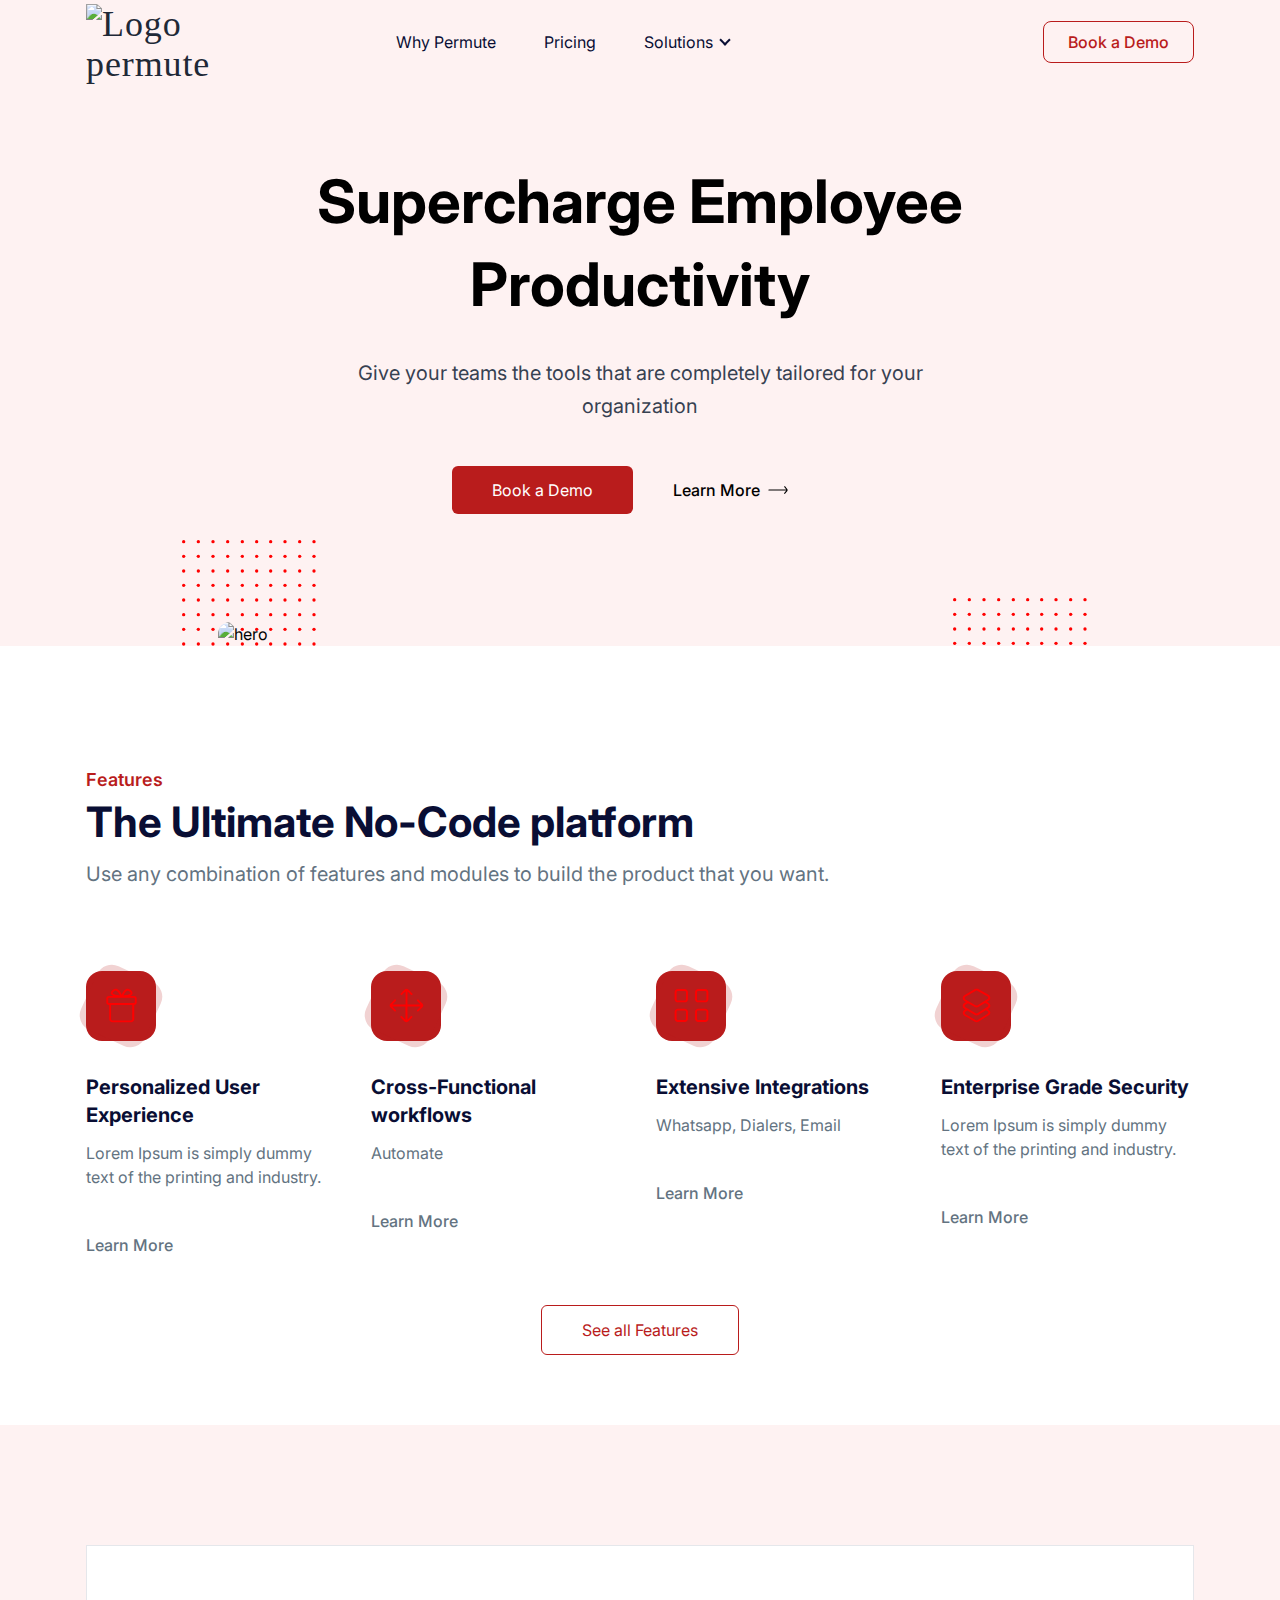
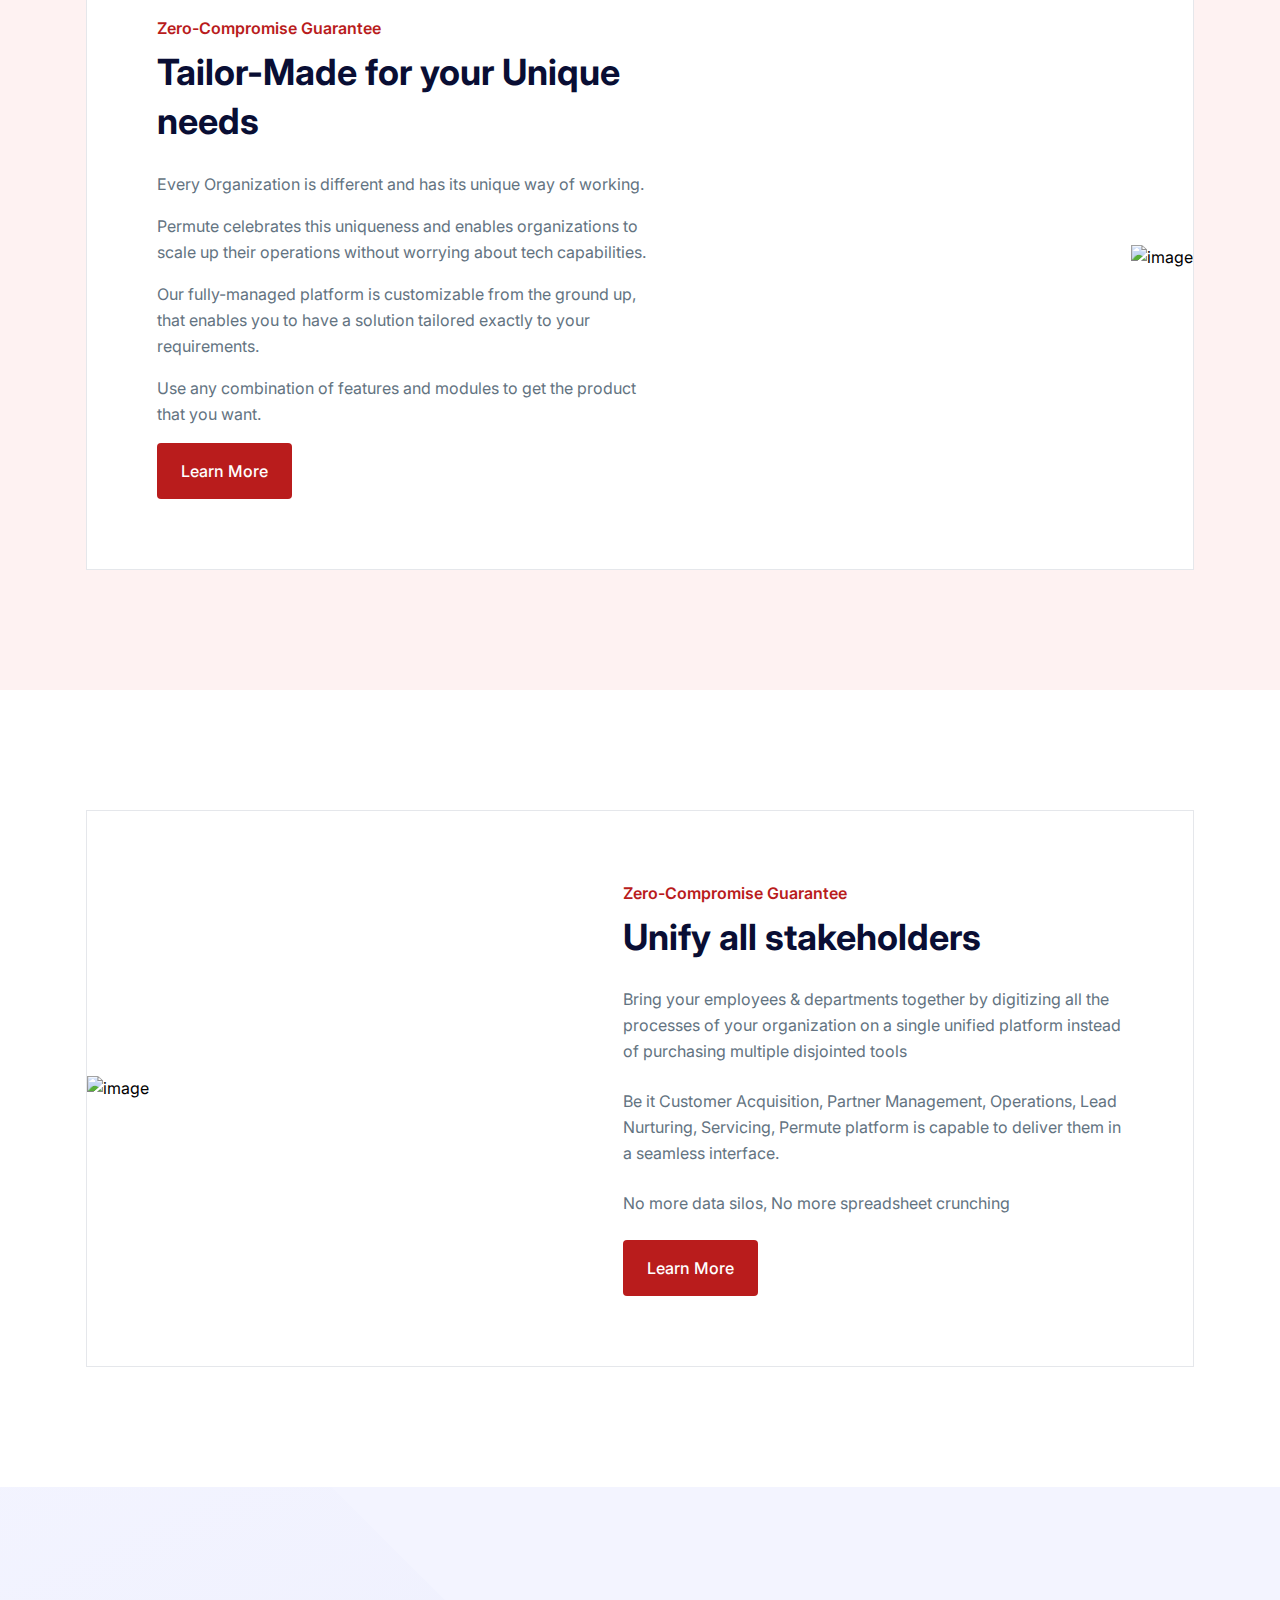
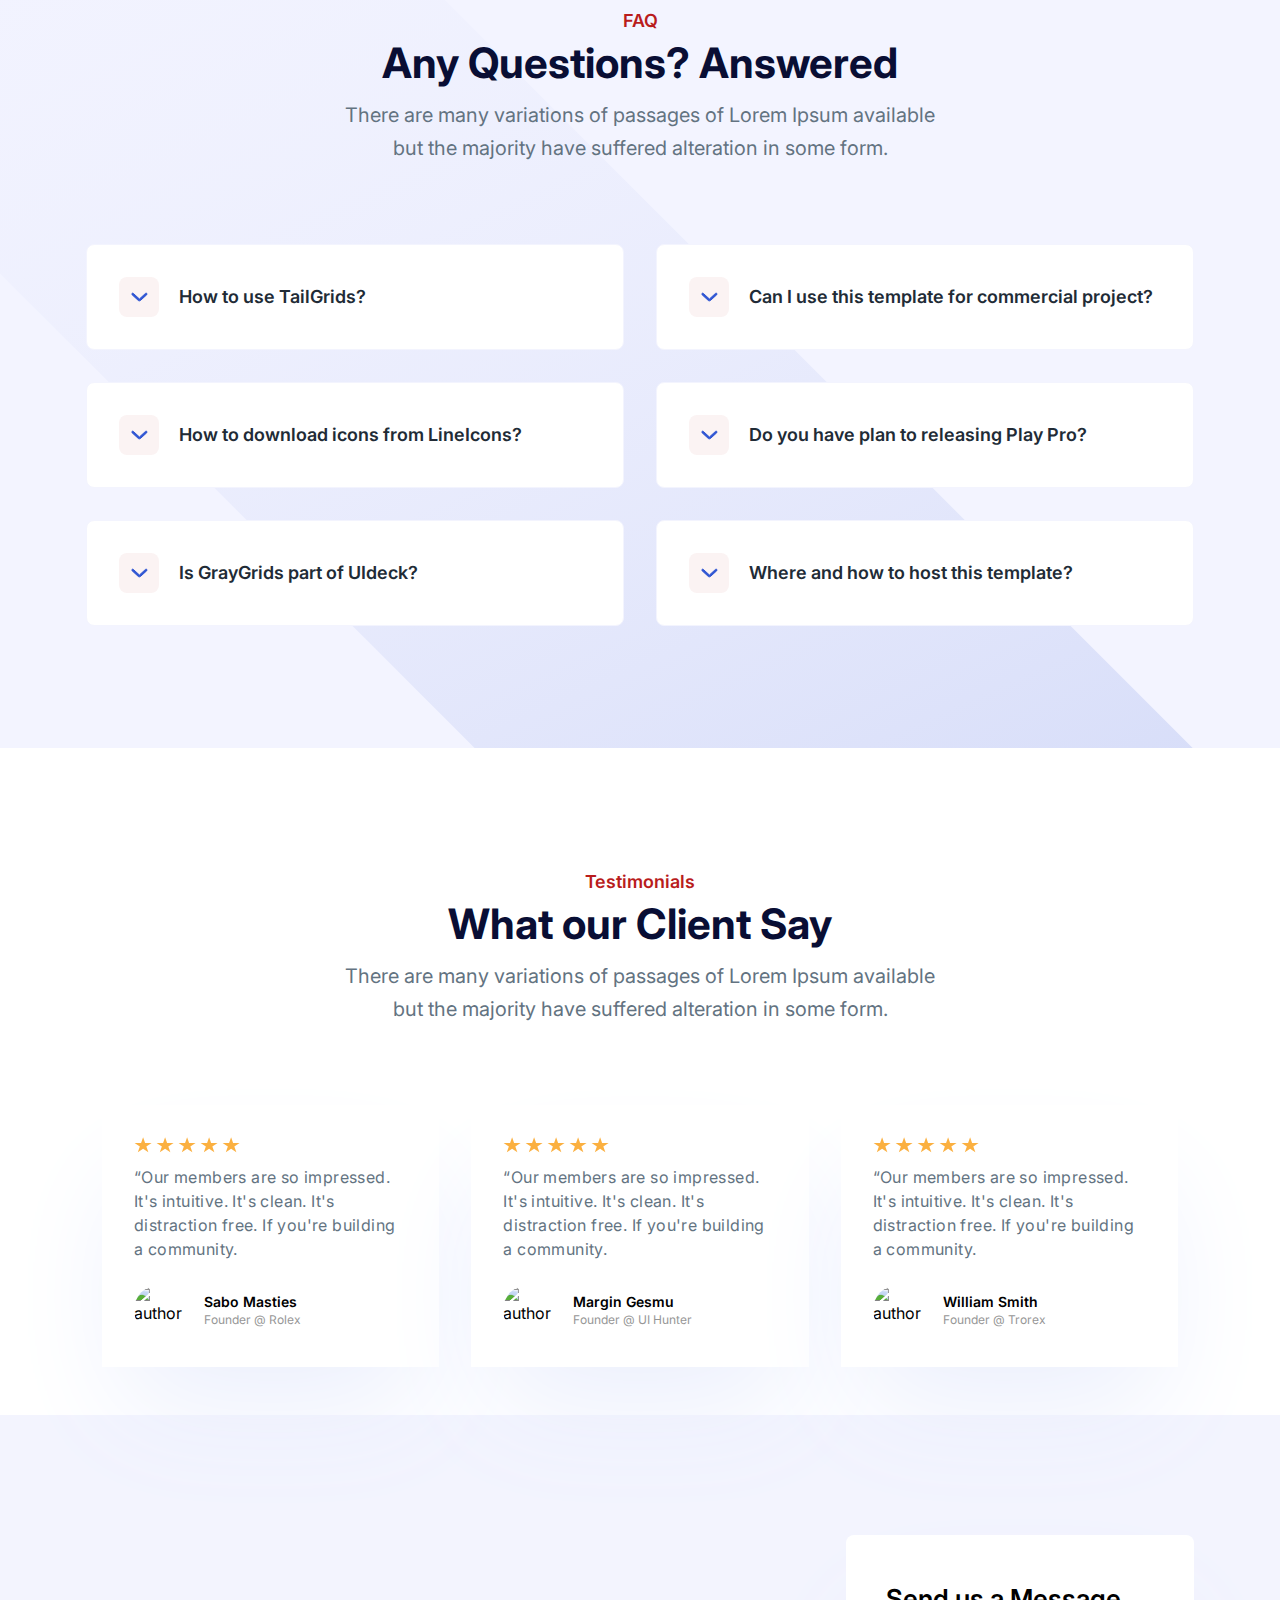
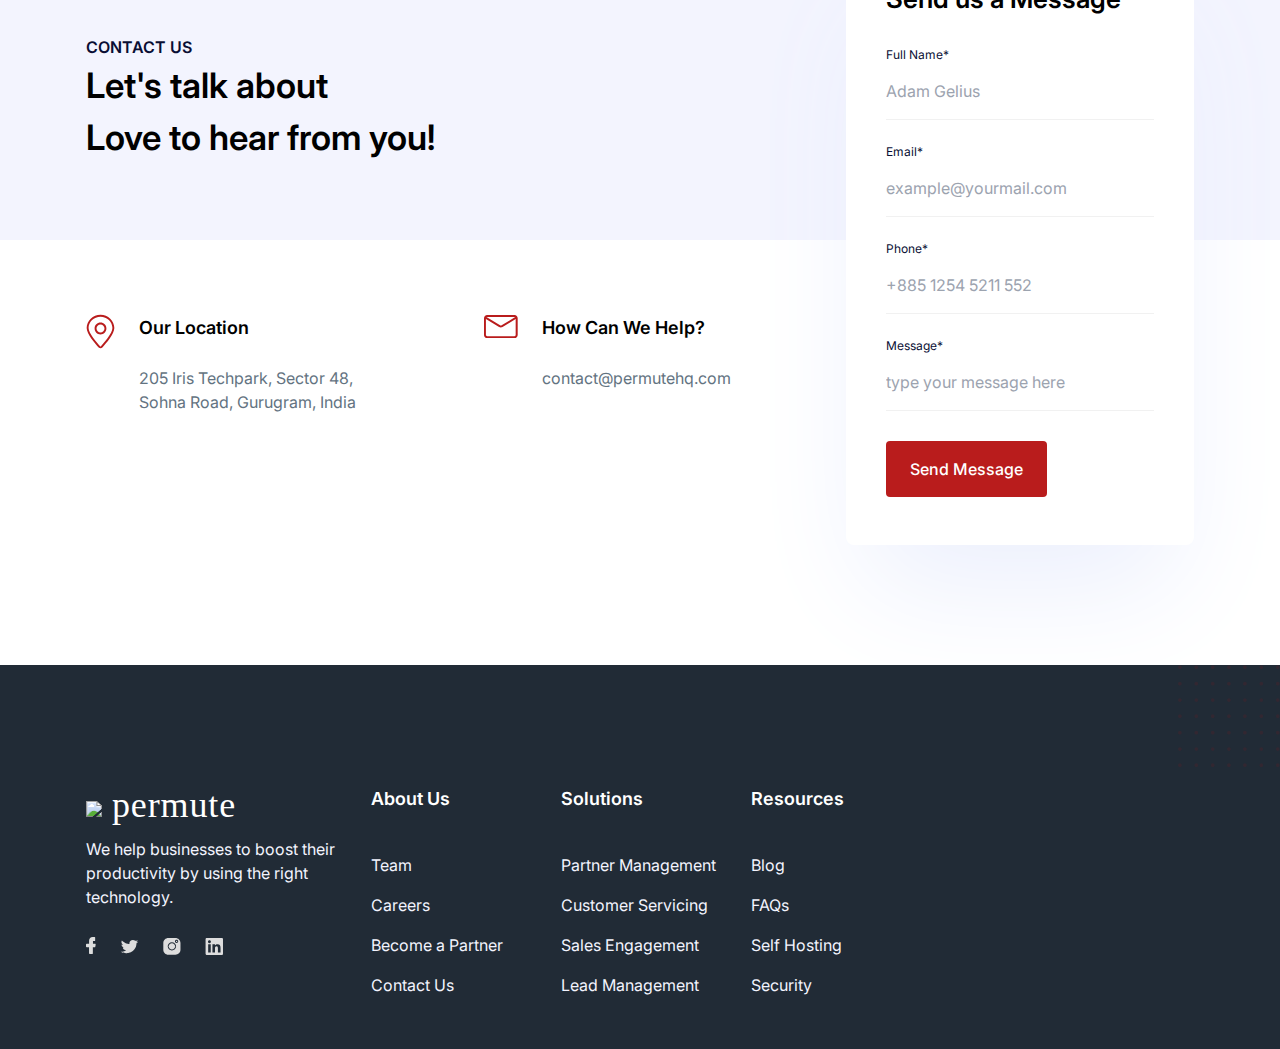
==== index.html @ 184f4338 "Modifications in typer" ====
<!DOCTYPE html>
<html lang="en" class="scroll-smooth">
    <head>
        <meta charset="UTF-8" />
        <meta http-equiv="X-UA-Compatible" content="IE=edge" />
        <meta name="viewport" content="width=device-width, initial-scale=1.0" />
        <title>Permute | Tailored-to-Fit solutions</title>
        <link rel="shortcut icon" href="assets/images/logo/cube.png" type="image/x-icon" />
        <link rel="stylesheet" href="assets/css/animate.css" />
        <link rel="stylesheet" href="assets/css/tailwind.css" />

        <!-- Global site tag (gtag.js) - Google Analytics -->
        <!-- <script async src="https://www.googletagmanager.com/gtag/js?id=G-66XVKKY57R"></script>
        <script>
            window.dataLayer = window.dataLayer || [];
            function gtag() {
                dataLayer.push(arguments);
            }
            gtag("js", new Date());
            gtag("config", "G-66XVKKY57R");
        </script> -->

        <!-- ==== WOW JS ==== -->
        <script src="assets/js/wow.min.js"></script>
        <script>
            new WOW().init();
        </script>
        <style>
            @font-face {
                font-family: "Gilroy-Bold";
                font-style: normal;
                font-weight: normal;
                src: local("Gilroy-Bold"), url("assets/fonts/Gilroy-Bold.woff") format("woff");
            }

            @font-face {
                font-family: "Gilroy-Heavy";
                font-style: normal;
                font-weight: normal;
                src: local("Gilroy-Heavy"), url("assets/fonts/Gilroy-Heavy.woff") format("woff");
            }

            @font-face {
                font-family: "Gilroy-Light";
                font-style: normal;
                font-weight: normal;
                src: local("Gilroy-Light"), url("assets/fonts/Gilroy-Light.woff") format("woff");
            }

            @font-face {
                font-family: "Gilroy-Medium";
                font-style: normal;
                font-weight: normal;
                src: local("Gilroy-Medium"), url("assets/fonts/Gilroy-Medium.woff") format("woff");
            }

            @font-face {
                font-family: "Gilroy-Regular";
                font-style: normal;
                font-weight: normal;
                src: local("Gilroy-Regular"), url("assets/fonts/Gilroy-Regular.woff") format("woff");
            }
        </style>
    </head>
    <body>
        <!-- ====== Navbar Section Start -->
        <div class="ud-header absolute top-0 left-0 z-40 flex w-full items-center bg-transparent">
            <div class="container">
                <div class="relative -mx-4 flex items-center justify-between">
                    <div class="w-80 max-w-full px-4">
                        <!-- <a href="index.html" class="navbar-logo block w-full py-5">
                <img
                src="assets/images/logo/logo-white.svg"
                alt="logo"
                class="header-logo w-full"
              />
            </a> -->
                        <a
                            class="toggleColour py-3 text-2xl tracking-wide text-gray-800 no-underline hover:no-underline lg:text-4xl"
                            href="."
                            style="font-family: 'Gilroy-Heavy'"
                        >
                            <img class="inline h-10" src="assets/images/logo/cube.png" title="Logo" />
                            permute
                        </a>
                    </div>
                    <div class="flex w-full items-center justify-between px-4">
                        <div>
                            <button
                                id="navbarToggler"
                                class="ring-primary absolute right-4 top-1/2 block -translate-y-1/2 rounded-lg px-3 py-[6px] focus:ring-2 lg:hidden"
                            >
                                <span class="relative my-[6px] block h-[2px] w-[30px] bg-white"></span>
                                <span class="relative my-[6px] block h-[2px] w-[30px] bg-white"></span>
                                <span class="relative my-[6px] block h-[2px] w-[30px] bg-white"></span>
                            </button>
                            <nav
                                id="navbarCollapse"
                                class="absolute right-4 top-full hidden w-full max-w-[250px] rounded-lg bg-white py-5 shadow-lg lg:static lg:block lg:w-full lg:max-w-full lg:bg-transparent lg:py-0 lg:px-4 lg:shadow-none xl:px-6"
                            >
                                <ul class="block lg:flex">
                                    <li class="group relative">
                                        <a
                                            href="#whyus"
                                            class="ud-menu-scroll mx-8 flex py-2 text-base text-dark group-hover:text-primary-700 lg:mr-0 lg:inline-flex lg:py-6 lg:px-0"
                                        >
                                            Why Permute
                                        </a>
                                    </li>
                                    <li class="group relative">
                                        <a
                                            href="#pricing"
                                            class="ud-menu-scroll mx-8 flex py-2 text-base text-dark group-hover:text-primary-700 lg:mr-0 lg:ml-7 lg:inline-flex lg:py-6 lg:px-0 xl:ml-12"
                                        >
                                            Pricing
                                        </a>
                                    </li>
                                    <li class="submenu-item group relative">
                                        <a
                                            href="javascript:void(0)"
                                            class="relative mx-8 flex py-2 text-base text-dark after:absolute after:right-1 after:top-1/2 after:mt-[-2px] after:h-2 after:w-2 after:-translate-y-1/2 after:rotate-45 after:border-b-2 after:border-r-2 after:border-current group-hover:text-primary-700 lg:mr-0 lg:ml-8 lg:inline-flex lg:py-6 lg:pl-0 lg:pr-4 lg:after:right-0 xl:ml-12"
                                        >
                                            Solutions
                                        </a>
                                        <div
                                            class="submenu relative top-full left-0 hidden w-[250px] rounded-sm bg-white p-4 transition-[top] duration-300 group-hover:opacity-100 lg:invisible lg:absolute lg:top-[110%] lg:block lg:opacity-0 lg:shadow-lg lg:group-hover:visible lg:group-hover:top-full"
                                        >
                                            <a
                                                href="about.html"
                                                class="block rounded py-[10px] px-4 text-sm text-body-color hover:text-primary-700"
                                            >
                                                Lead Management
                                            </a>
                                            <a
                                                href="pricing.html"
                                                class="block rounded py-[10px] px-4 text-sm text-body-color hover:text-primary-700"
                                            >
                                                Partner Management
                                            </a>
                                            <a
                                                href="contact.html"
                                                class="block rounded py-[10px] px-4 text-sm text-body-color hover:text-primary-700"
                                            >
                                                Customer Services
                                            </a>
                                            <a
                                                href="blog-grids.html"
                                                class="block rounded py-[10px] px-4 text-sm text-body-color hover:text-primary-700"
                                            >
                                                Partner Acquisition
                                            </a>
                                        </div>
                                    </li>
                                </ul>
                            </nav>
                        </div>
                        <div class="hidden justify-end pr-16 sm:flex lg:pr-0">
                            <a
                                href="signup.html"
                                class="signUpBtn rounded-lg border border-primary-700 bg-transparent py-2 px-6 text-base font-medium text-primary-700 duration-300 ease-in-out hover:bg-primary-700 hover:text-white"
                            >
                                Book a Demo
                            </a>
                        </div>
                    </div>
                </div>
            </div>
        </div>
        <!-- ====== Navbar Section End -->

        <!-- ====== Hero Section Start -->
        <div id="home" class="relative overflow-hidden bg-primary-50 pt-[120px] md:pt-[130px] lg:pt-[160px]">
            <div class="container">
                <div class="-mx-4 flex flex-wrap items-center">
                    <div class="w-full px-4">
                        <div class="hero-content mx-auto text-center" data-wow-delay=".2s">
                            <h1
                                class="mb-8 text-3xl font-bold leading-snug sm:text-4xl sm:leading-snug md:text-6xl md:leading-snug"
                            >
                                <div>
                                    Supercharge
                                    <span
                                        class="typer"
                                        id="hero-typer"
                                        data-words="Employee,Sales,Ops,Telecaller,Employee"
                                        data-delay="50"
                                        data-loop="false"
                                        data-deleteDelay="1000"
                                        data-startDelay="1000"
                                    >Employee</span>
                                </div>
                                Productivity
                            </h1>
                            <p
                                class="mx-auto mb-10 max-w-[600px] text-base text-gray-700 sm:text-lg sm:leading-relaxed md:text-xl md:leading-relaxed"
                            >
                                Give your teams the tools that are completely tailored for your organization
                            </p>
                            <ul class="mb-10 flex flex-wrap items-center justify-center">
                                <li>
                                    <a
                                        href="https://links.tailgrids.com/play-download"
                                        class="inline-flex items-center justify-center rounded-lg rounded-md bg-primary-700 py-3 px-10 text-center text-base text-white transition hover:bg-primary-800 lg:px-8 xl:px-10"
                                    >
                                        Book a Demo
                                    </a>
                                </li>
                                <li>
                                    <a
                                        href="https://github.com/tailgrids/play-tailwind"
                                        target="_blank"
                                        class="flex items-center py-4 px-6 text-base font-medium transition duration-300 ease-in-out hover:opacity-70 sm:px-10"
                                    >
                                        Learn More
                                        <span class="pl-2">
                                            <svg width="20" height="8" viewBox="0 0 20 8" class="fill-current">
                                                <path
                                                    d="M19.2188 2.90632L17.0625 0.343819C16.875 0.125069 16.5312 0.0938193 16.2812 0.281319C16.0625 0.468819 16.0312 0.812569 16.2188 1.06257L18.25 3.46882H0.9375C0.625 3.46882 0.375 3.71882 0.375 4.03132C0.375 4.34382 0.625 4.59382 0.9375 4.59382H18.25L16.2188 7.00007C16.0312 7.21882 16.0625 7.56257 16.2812 7.78132C16.375 7.87507 16.5 7.90632 16.625 7.90632C16.7812 7.90632 16.9375 7.84382 17.0312 7.71882L19.1875 5.15632C19.75 4.46882 19.75 3.53132 19.2188 2.90632Z"
                                                />
                                            </svg>
                                        </span>
                                    </a>
                                </li>
                            </ul>
                        </div>
                    </div>

                    <div class="w-full px-4">
                        <div class="wow fadeInUp relative z-10 mx-auto max-w-[845px]" data-wow-delay=".25s">
                            <div class="mt-16">
                                <img
                                    src="assets/images/hero/hero-image.jpg"
                                    alt="hero"
                                    class="mx-auto max-w-full rounded-t-xl rounded-tr-xl"
                                />
                            </div>
                            <div class="absolute bottom-0 -left-9 z-[-1]">
                                <svg
                                    width="134"
                                    height="106"
                                    viewBox="0 0 134 106"
                                    fill="none"
                                    xmlns="http://www.w3.org/2000/svg"
                                >
                                    <circle
                                        cx="1.66667"
                                        cy="104"
                                        r="1.66667"
                                        transform="rotate(-90 1.66667 104)"
                                        fill="red"
                                    />
                                    <circle
                                        cx="16.3333"
                                        cy="104"
                                        r="1.66667"
                                        transform="rotate(-90 16.3333 104)"
                                        fill="red"
                                    />
                                    <circle cx="31" cy="104" r="1.66667" transform="rotate(-90 31 104)" fill="red" />
                                    <circle
                                        cx="45.6667"
                                        cy="104"
                                        r="1.66667"
                                        transform="rotate(-90 45.6667 104)"
                                        fill="red"
                                    />
                                    <circle
                                        cx="60.3333"
                                        cy="104"
                                        r="1.66667"
                                        transform="rotate(-90 60.3333 104)"
                                        fill="red"
                                    />
                                    <circle
                                        cx="88.6667"
                                        cy="104"
                                        r="1.66667"
                                        transform="rotate(-90 88.6667 104)"
                                        fill="red"
                                    />
                                    <circle
                                        cx="117.667"
                                        cy="104"
                                        r="1.66667"
                                        transform="rotate(-90 117.667 104)"
                                        fill="red"
                                    />
                                    <circle
                                        cx="74.6667"
                                        cy="104"
                                        r="1.66667"
                                        transform="rotate(-90 74.6667 104)"
                                        fill="red"
                                    />
                                    <circle cx="103" cy="104" r="1.66667" transform="rotate(-90 103 104)" fill="red" />
                                    <circle cx="132" cy="104" r="1.66667" transform="rotate(-90 132 104)" fill="red" />
                                    <circle
                                        cx="1.66667"
                                        cy="89.3333"
                                        r="1.66667"
                                        transform="rotate(-90 1.66667 89.3333)"
                                        fill="red"
                                    />
                                    <circle
                                        cx="16.3333"
                                        cy="89.3333"
                                        r="1.66667"
                                        transform="rotate(-90 16.3333 89.3333)"
                                        fill="red"
                                    />
                                    <circle
                                        cx="31"
                                        cy="89.3333"
                                        r="1.66667"
                                        transform="rotate(-90 31 89.3333)"
                                        fill="red"
                                    />
                                    <circle
                                        cx="45.6667"
                                        cy="89.3333"
                                        r="1.66667"
                                        transform="rotate(-90 45.6667 89.3333)"
                                        fill="red"
                                    />
                                    <circle
                                        cx="60.3333"
                                        cy="89.3338"
                                        r="1.66667"
                                        transform="rotate(-90 60.3333 89.3338)"
                                        fill="red"
                                    />
                                    <circle
                                        cx="88.6667"
                                        cy="89.3338"
                                        r="1.66667"
                                        transform="rotate(-90 88.6667 89.3338)"
                                        fill="red"
                                    />
                                    <circle
                                        cx="117.667"
                                        cy="89.3338"
                                        r="1.66667"
                                        transform="rotate(-90 117.667 89.3338)"
                                        fill="red"
                                    />
                                    <circle
                                        cx="74.6667"
                                        cy="89.3338"
                                        r="1.66667"
                                        transform="rotate(-90 74.6667 89.3338)"
                                        fill="red"
                                    />
                                    <circle
                                        cx="103"
                                        cy="89.3338"
                                        r="1.66667"
                                        transform="rotate(-90 103 89.3338)"
                                        fill="red"
                                    />
                                    <circle
                                        cx="132"
                                        cy="89.3338"
                                        r="1.66667"
                                        transform="rotate(-90 132 89.3338)"
                                        fill="red"
                                    />
                                    <circle
                                        cx="1.66667"
                                        cy="74.6673"
                                        r="1.66667"
                                        transform="rotate(-90 1.66667 74.6673)"
                                        fill="red"
                                    />
                                    <circle
                                        cx="1.66667"
                                        cy="31.0003"
                                        r="1.66667"
                                        transform="rotate(-90 1.66667 31.0003)"
                                        fill="red"
                                    />
                                    <circle
                                        cx="16.3333"
                                        cy="74.6668"
                                        r="1.66667"
                                        transform="rotate(-90 16.3333 74.6668)"
                                        fill="red"
                                    />
                                    <circle
                                        cx="16.3333"
                                        cy="31.0003"
                                        r="1.66667"
                                        transform="rotate(-90 16.3333 31.0003)"
                                        fill="red"
                                    />
                                    <circle
                                        cx="31"
                                        cy="74.6668"
                                        r="1.66667"
                                        transform="rotate(-90 31 74.6668)"
                                        fill="red"
                                    />
                                    <circle
                                        cx="31"
                                        cy="31.0003"
                                        r="1.66667"
                                        transform="rotate(-90 31 31.0003)"
                                        fill="red"
                                    />
                                    <circle
                                        cx="45.6667"
                                        cy="74.6668"
                                        r="1.66667"
                                        transform="rotate(-90 45.6667 74.6668)"
                                        fill="red"
                                    />
                                    <circle
                                        cx="45.6667"
                                        cy="31.0003"
                                        r="1.66667"
                                        transform="rotate(-90 45.6667 31.0003)"
                                        fill="red"
                                    />
                                    <circle
                                        cx="60.3333"
                                        cy="74.6668"
                                        r="1.66667"
                                        transform="rotate(-90 60.3333 74.6668)"
                                        fill="red"
                                    />
                                    <circle
                                        cx="60.3333"
                                        cy="31.0001"
                                        r="1.66667"
                                        transform="rotate(-90 60.3333 31.0001)"
                                        fill="red"
                                    />
                                    <circle
                                        cx="88.6667"
                                        cy="74.6668"
                                        r="1.66667"
                                        transform="rotate(-90 88.6667 74.6668)"
                                        fill="red"
                                    />
                                    <circle
                                        cx="88.6667"
                                        cy="31.0001"
                                        r="1.66667"
                                        transform="rotate(-90 88.6667 31.0001)"
                                        fill="red"
                                    />
                                    <circle
                                        cx="117.667"
                                        cy="74.6668"
                                        r="1.66667"
                                        transform="rotate(-90 117.667 74.6668)"
                                        fill="red"
                                    />
                                    <circle
                                        cx="117.667"
                                        cy="31.0001"
                                        r="1.66667"
                                        transform="rotate(-90 117.667 31.0001)"
                                        fill="red"
                                    />
                                    <circle
                                        cx="74.6667"
                                        cy="74.6668"
                                        r="1.66667"
                                        transform="rotate(-90 74.6667 74.6668)"
                                        fill="red"
                                    />
                                    <circle
                                        cx="74.6667"
                                        cy="31.0001"
                                        r="1.66667"
                                        transform="rotate(-90 74.6667 31.0001)"
                                        fill="red"
                                    />
                                    <circle
                                        cx="103"
                                        cy="74.6668"
                                        r="1.66667"
                                        transform="rotate(-90 103 74.6668)"
                                        fill="red"
                                    />
                                    <circle
                                        cx="103"
                                        cy="31.0001"
                                        r="1.66667"
                                        transform="rotate(-90 103 31.0001)"
                                        fill="red"
                                    />
                                    <circle
                                        cx="132"
                                        cy="74.6668"
                                        r="1.66667"
                                        transform="rotate(-90 132 74.6668)"
                                        fill="red"
                                    />
                                    <circle
                                        cx="132"
                                        cy="31.0001"
                                        r="1.66667"
                                        transform="rotate(-90 132 31.0001)"
                                        fill="red"
                                    />
                                    <circle
                                        cx="1.66667"
                                        cy="60.0003"
                                        r="1.66667"
                                        transform="rotate(-90 1.66667 60.0003)"
                                        fill="red"
                                    />
                                    <circle
                                        cx="1.66667"
                                        cy="16.3336"
                                        r="1.66667"
                                        transform="rotate(-90 1.66667 16.3336)"
                                        fill="red"
                                    />
                                    <circle
                                        cx="16.3333"
                                        cy="60.0003"
                                        r="1.66667"
                                        transform="rotate(-90 16.3333 60.0003)"
                                        fill="red"
                                    />
                                    <circle
                                        cx="16.3333"
                                        cy="16.3336"
                                        r="1.66667"
                                        transform="rotate(-90 16.3333 16.3336)"
                                        fill="red"
                                    />
                                    <circle
                                        cx="31"
                                        cy="60.0003"
                                        r="1.66667"
                                        transform="rotate(-90 31 60.0003)"
                                        fill="red"
                                    />
                                    <circle
                                        cx="31"
                                        cy="16.3336"
                                        r="1.66667"
                                        transform="rotate(-90 31 16.3336)"
                                        fill="red"
                                    />
                                    <circle
                                        cx="45.6667"
                                        cy="60.0003"
                                        r="1.66667"
                                        transform="rotate(-90 45.6667 60.0003)"
                                        fill="red"
                                    />
                                    <circle
                                        cx="45.6667"
                                        cy="16.3336"
                                        r="1.66667"
                                        transform="rotate(-90 45.6667 16.3336)"
                                        fill="red"
                                    />
                                    <circle
                                        cx="60.3333"
                                        cy="60.0003"
                                        r="1.66667"
                                        transform="rotate(-90 60.3333 60.0003)"
                                        fill="red"
                                    />
                                    <circle
                                        cx="60.3333"
                                        cy="16.3336"
                                        r="1.66667"
                                        transform="rotate(-90 60.3333 16.3336)"
                                        fill="red"
                                    />
                                    <circle
                                        cx="88.6667"
                                        cy="60.0003"
                                        r="1.66667"
                                        transform="rotate(-90 88.6667 60.0003)"
                                        fill="red"
                                    />
                                    <circle
                                        cx="88.6667"
                                        cy="16.3336"
                                        r="1.66667"
                                        transform="rotate(-90 88.6667 16.3336)"
                                        fill="red"
                                    />
                                    <circle
                                        cx="117.667"
                                        cy="60.0003"
                                        r="1.66667"
                                        transform="rotate(-90 117.667 60.0003)"
                                        fill="red"
                                    />
                                    <circle
                                        cx="117.667"
                                        cy="16.3336"
                                        r="1.66667"
                                        transform="rotate(-90 117.667 16.3336)"
                                        fill="red"
                                    />
                                    <circle
                                        cx="74.6667"
                                        cy="60.0003"
                                        r="1.66667"
                                        transform="rotate(-90 74.6667 60.0003)"
                                        fill="red"
                                    />
                                    <circle
                                        cx="74.6667"
                                        cy="16.3336"
                                        r="1.66667"
                                        transform="rotate(-90 74.6667 16.3336)"
                                        fill="red"
                                    />
                                    <circle
                                        cx="103"
                                        cy="60.0003"
                                        r="1.66667"
                                        transform="rotate(-90 103 60.0003)"
                                        fill="red"
                                    />
                                    <circle
                                        cx="103"
                                        cy="16.3336"
                                        r="1.66667"
                                        transform="rotate(-90 103 16.3336)"
                                        fill="red"
                                    />
                                    <circle
                                        cx="132"
                                        cy="60.0003"
                                        r="1.66667"
                                        transform="rotate(-90 132 60.0003)"
                                        fill="red"
                                    />
                                    <circle
                                        cx="132"
                                        cy="16.3336"
                                        r="1.66667"
                                        transform="rotate(-90 132 16.3336)"
                                        fill="red"
                                    />
                                    <circle
                                        cx="1.66667"
                                        cy="45.3336"
                                        r="1.66667"
                                        transform="rotate(-90 1.66667 45.3336)"
                                        fill="red"
                                    />
                                    <circle
                                        cx="1.66667"
                                        cy="1.66683"
                                        r="1.66667"
                                        transform="rotate(-90 1.66667 1.66683)"
                                        fill="red"
                                    />
                                    <circle
                                        cx="16.3333"
                                        cy="45.3336"
                                        r="1.66667"
                                        transform="rotate(-90 16.3333 45.3336)"
                                        fill="red"
                                    />
                                    <circle
                                        cx="16.3333"
                                        cy="1.66683"
                                        r="1.66667"
                                        transform="rotate(-90 16.3333 1.66683)"
                                        fill="red"
                                    />
                                    <circle
                                        cx="31"
                                        cy="45.3336"
                                        r="1.66667"
                                        transform="rotate(-90 31 45.3336)"
                                        fill="red"
                                    />
                                    <circle
                                        cx="31"
                                        cy="1.66683"
                                        r="1.66667"
                                        transform="rotate(-90 31 1.66683)"
                                        fill="red"
                                    />
                                    <circle
                                        cx="45.6667"
                                        cy="45.3336"
                                        r="1.66667"
                                        transform="rotate(-90 45.6667 45.3336)"
                                        fill="red"
                                    />
                                    <circle
                                        cx="45.6667"
                                        cy="1.66683"
                                        r="1.66667"
                                        transform="rotate(-90 45.6667 1.66683)"
                                        fill="red"
                                    />
                                    <circle
                                        cx="60.3333"
                                        cy="45.3338"
                                        r="1.66667"
                                        transform="rotate(-90 60.3333 45.3338)"
                                        fill="red"
                                    />
                                    <circle
                                        cx="60.3333"
                                        cy="1.66707"
                                        r="1.66667"
                                        transform="rotate(-90 60.3333 1.66707)"
                                        fill="red"
                                    />
                                    <circle
                                        cx="88.6667"
                                        cy="45.3338"
                                        r="1.66667"
                                        transform="rotate(-90 88.6667 45.3338)"
                                        fill="red"
                                    />
                                    <circle
                                        cx="88.6667"
                                        cy="1.66707"
                                        r="1.66667"
                                        transform="rotate(-90 88.6667 1.66707)"
                                        fill="red"
                                    />
                                    <circle
                                        cx="117.667"
                                        cy="45.3338"
                                        r="1.66667"
                                        transform="rotate(-90 117.667 45.3338)"
                                        fill="red"
                                    />
                                    <circle
                                        cx="117.667"
                                        cy="1.66707"
                                        r="1.66667"
                                        transform="rotate(-90 117.667 1.66707)"
                                        fill="red"
                                    />
                                    <circle
                                        cx="74.6667"
                                        cy="45.3338"
                                        r="1.66667"
                                        transform="rotate(-90 74.6667 45.3338)"
                                        fill="red"
                                    />
                                    <circle
                                        cx="74.6667"
                                        cy="1.66707"
                                        r="1.66667"
                                        transform="rotate(-90 74.6667 1.66707)"
                                        fill="red"
                                    />
                                    <circle
                                        cx="103"
                                        cy="45.3338"
                                        r="1.66667"
                                        transform="rotate(-90 103 45.3338)"
                                        fill="red"
                                    />
                                    <circle
                                        cx="103"
                                        cy="1.66707"
                                        r="1.66667"
                                        transform="rotate(-90 103 1.66707)"
                                        fill="red"
                                    />
                                    <circle
                                        cx="132"
                                        cy="45.3338"
                                        r="1.66667"
                                        transform="rotate(-90 132 45.3338)"
                                        fill="red"
                                    />
                                    <circle
                                        cx="132"
                                        cy="1.66707"
                                        r="1.66667"
                                        transform="rotate(-90 132 1.66707)"
                                        fill="red"
                                    />
                                </svg>
                            </div>
                            <div class="absolute -top-6 -right-6 z-[-1]">
                                <svg
                                    width="134"
                                    height="106"
                                    viewBox="0 0 134 106"
                                    fill="none"
                                    xmlns="http://www.w3.org/2000/svg"
                                >
                                    <circle
                                        cx="1.66667"
                                        cy="104"
                                        r="1.66667"
                                        transform="rotate(-90 1.66667 104)"
                                        fill="red"
                                    />
                                    <circle
                                        cx="16.3333"
                                        cy="104"
                                        r="1.66667"
                                        transform="rotate(-90 16.3333 104)"
                                        fill="red"
                                    />
                                    <circle cx="31" cy="104" r="1.66667" transform="rotate(-90 31 104)" fill="red" />
                                    <circle
                                        cx="45.6667"
                                        cy="104"
                                        r="1.66667"
                                        transform="rotate(-90 45.6667 104)"
                                        fill="red"
                                    />
                                    <circle
                                        cx="60.3333"
                                        cy="104"
                                        r="1.66667"
                                        transform="rotate(-90 60.3333 104)"
                                        fill="red"
                                    />
                                    <circle
                                        cx="88.6667"
                                        cy="104"
                                        r="1.66667"
                                        transform="rotate(-90 88.6667 104)"
                                        fill="red"
                                    />
                                    <circle
                                        cx="117.667"
                                        cy="104"
                                        r="1.66667"
                                        transform="rotate(-90 117.667 104)"
                                        fill="red"
                                    />
                                    <circle
                                        cx="74.6667"
                                        cy="104"
                                        r="1.66667"
                                        transform="rotate(-90 74.6667 104)"
                                        fill="red"
                                    />
                                    <circle cx="103" cy="104" r="1.66667" transform="rotate(-90 103 104)" fill="red" />
                                    <circle cx="132" cy="104" r="1.66667" transform="rotate(-90 132 104)" fill="red" />
                                    <circle
                                        cx="1.66667"
                                        cy="89.3333"
                                        r="1.66667"
                                        transform="rotate(-90 1.66667 89.3333)"
                                        fill="red"
                                    />
                                    <circle
                                        cx="16.3333"
                                        cy="89.3333"
                                        r="1.66667"
                                        transform="rotate(-90 16.3333 89.3333)"
                                        fill="red"
                                    />
                                    <circle
                                        cx="31"
                                        cy="89.3333"
                                        r="1.66667"
                                        transform="rotate(-90 31 89.3333)"
                                        fill="red"
                                    />
                                    <circle
                                        cx="45.6667"
                                        cy="89.3333"
                                        r="1.66667"
                                        transform="rotate(-90 45.6667 89.3333)"
                                        fill="red"
                                    />
                                    <circle
                                        cx="60.3333"
                                        cy="89.3338"
                                        r="1.66667"
                                        transform="rotate(-90 60.3333 89.3338)"
                                        fill="red"
                                    />
                                    <circle
                                        cx="88.6667"
                                        cy="89.3338"
                                        r="1.66667"
                                        transform="rotate(-90 88.6667 89.3338)"
                                        fill="red"
                                    />
                                    <circle
                                        cx="117.667"
                                        cy="89.3338"
                                        r="1.66667"
                                        transform="rotate(-90 117.667 89.3338)"
                                        fill="red"
                                    />
                                    <circle
                                        cx="74.6667"
                                        cy="89.3338"
                                        r="1.66667"
                                        transform="rotate(-90 74.6667 89.3338)"
                                        fill="red"
                                    />
                                    <circle
                                        cx="103"
                                        cy="89.3338"
                                        r="1.66667"
                                        transform="rotate(-90 103 89.3338)"
                                        fill="red"
                                    />
                                    <circle
                                        cx="132"
                                        cy="89.3338"
                                        r="1.66667"
                                        transform="rotate(-90 132 89.3338)"
                                        fill="red"
                                    />
                                    <circle
                                        cx="1.66667"
                                        cy="74.6673"
                                        r="1.66667"
                                        transform="rotate(-90 1.66667 74.6673)"
                                        fill="red"
                                    />
                                    <circle
                                        cx="1.66667"
                                        cy="31.0003"
                                        r="1.66667"
                                        transform="rotate(-90 1.66667 31.0003)"
                                        fill="red"
                                    />
                                    <circle
                                        cx="16.3333"
                                        cy="74.6668"
                                        r="1.66667"
                                        transform="rotate(-90 16.3333 74.6668)"
                                        fill="red"
                                    />
                                    <circle
                                        cx="16.3333"
                                        cy="31.0003"
                                        r="1.66667"
                                        transform="rotate(-90 16.3333 31.0003)"
                                        fill="red"
                                    />
                                    <circle
                                        cx="31"
                                        cy="74.6668"
                                        r="1.66667"
                                        transform="rotate(-90 31 74.6668)"
                                        fill="red"
                                    />
                                    <circle
                                        cx="31"
                                        cy="31.0003"
                                        r="1.66667"
                                        transform="rotate(-90 31 31.0003)"
                                        fill="red"
                                    />
                                    <circle
                                        cx="45.6667"
                                        cy="74.6668"
                                        r="1.66667"
                                        transform="rotate(-90 45.6667 74.6668)"
                                        fill="red"
                                    />
                                    <circle
                                        cx="45.6667"
                                        cy="31.0003"
                                        r="1.66667"
                                        transform="rotate(-90 45.6667 31.0003)"
                                        fill="red"
                                    />
                                    <circle
                                        cx="60.3333"
                                        cy="74.6668"
                                        r="1.66667"
                                        transform="rotate(-90 60.3333 74.6668)"
                                        fill="red"
                                    />
                                    <circle
                                        cx="60.3333"
                                        cy="31.0001"
                                        r="1.66667"
                                        transform="rotate(-90 60.3333 31.0001)"
                                        fill="red"
                                    />
                                    <circle
                                        cx="88.6667"
                                        cy="74.6668"
                                        r="1.66667"
                                        transform="rotate(-90 88.6667 74.6668)"
                                        fill="red"
                                    />
                                    <circle
                                        cx="88.6667"
                                        cy="31.0001"
                                        r="1.66667"
                                        transform="rotate(-90 88.6667 31.0001)"
                                        fill="red"
                                    />
                                    <circle
                                        cx="117.667"
                                        cy="74.6668"
                                        r="1.66667"
                                        transform="rotate(-90 117.667 74.6668)"
                                        fill="red"
                                    />
                                    <circle
                                        cx="117.667"
                                        cy="31.0001"
                                        r="1.66667"
                                        transform="rotate(-90 117.667 31.0001)"
                                        fill="red"
                                    />
                                    <circle
                                        cx="74.6667"
                                        cy="74.6668"
                                        r="1.66667"
                                        transform="rotate(-90 74.6667 74.6668)"
                                        fill="red"
                                    />
                                    <circle
                                        cx="74.6667"
                                        cy="31.0001"
                                        r="1.66667"
                                        transform="rotate(-90 74.6667 31.0001)"
                                        fill="red"
                                    />
                                    <circle
                                        cx="103"
                                        cy="74.6668"
                                        r="1.66667"
                                        transform="rotate(-90 103 74.6668)"
                                        fill="red"
                                    />
                                    <circle
                                        cx="103"
                                        cy="31.0001"
                                        r="1.66667"
                                        transform="rotate(-90 103 31.0001)"
                                        fill="red"
                                    />
                                    <circle
                                        cx="132"
                                        cy="74.6668"
                                        r="1.66667"
                                        transform="rotate(-90 132 74.6668)"
                                        fill="red"
                                    />
                                    <circle
                                        cx="132"
                                        cy="31.0001"
                                        r="1.66667"
                                        transform="rotate(-90 132 31.0001)"
                                        fill="red"
                                    />
                                    <circle
                                        cx="1.66667"
                                        cy="60.0003"
                                        r="1.66667"
                                        transform="rotate(-90 1.66667 60.0003)"
                                        fill="red"
                                    />
                                    <circle
                                        cx="1.66667"
                                        cy="16.3336"
                                        r="1.66667"
                                        transform="rotate(-90 1.66667 16.3336)"
                                        fill="red"
                                    />
                                    <circle
                                        cx="16.3333"
                                        cy="60.0003"
                                        r="1.66667"
                                        transform="rotate(-90 16.3333 60.0003)"
                                        fill="red"
                                    />
                                    <circle
                                        cx="16.3333"
                                        cy="16.3336"
                                        r="1.66667"
                                        transform="rotate(-90 16.3333 16.3336)"
                                        fill="red"
                                    />
                                    <circle
                                        cx="31"
                                        cy="60.0003"
                                        r="1.66667"
                                        transform="rotate(-90 31 60.0003)"
                                        fill="red"
                                    />
                                    <circle
                                        cx="31"
                                        cy="16.3336"
                                        r="1.66667"
                                        transform="rotate(-90 31 16.3336)"
                                        fill="red"
                                    />
                                    <circle
                                        cx="45.6667"
                                        cy="60.0003"
                                        r="1.66667"
                                        transform="rotate(-90 45.6667 60.0003)"
                                        fill="red"
                                    />
                                    <circle
                                        cx="45.6667"
                                        cy="16.3336"
                                        r="1.66667"
                                        transform="rotate(-90 45.6667 16.3336)"
                                        fill="red"
                                    />
                                    <circle
                                        cx="60.3333"
                                        cy="60.0003"
                                        r="1.66667"
                                        transform="rotate(-90 60.3333 60.0003)"
                                        fill="red"
                                    />
                                    <circle
                                        cx="60.3333"
                                        cy="16.3336"
                                        r="1.66667"
                                        transform="rotate(-90 60.3333 16.3336)"
                                        fill="red"
                                    />
                                    <circle
                                        cx="88.6667"
                                        cy="60.0003"
                                        r="1.66667"
                                        transform="rotate(-90 88.6667 60.0003)"
                                        fill="red"
                                    />
                                    <circle
                                        cx="88.6667"
                                        cy="16.3336"
                                        r="1.66667"
                                        transform="rotate(-90 88.6667 16.3336)"
                                        fill="red"
                                    />
                                    <circle
                                        cx="117.667"
                                        cy="60.0003"
                                        r="1.66667"
                                        transform="rotate(-90 117.667 60.0003)"
                                        fill="red"
                                    />
                                    <circle
                                        cx="117.667"
                                        cy="16.3336"
                                        r="1.66667"
                                        transform="rotate(-90 117.667 16.3336)"
                                        fill="red"
                                    />
                                    <circle
                                        cx="74.6667"
                                        cy="60.0003"
                                        r="1.66667"
                                        transform="rotate(-90 74.6667 60.0003)"
                                        fill="red"
                                    />
                                    <circle
                                        cx="74.6667"
                                        cy="16.3336"
                                        r="1.66667"
                                        transform="rotate(-90 74.6667 16.3336)"
                                        fill="red"
                                    />
                                    <circle
                                        cx="103"
                                        cy="60.0003"
                                        r="1.66667"
                                        transform="rotate(-90 103 60.0003)"
                                        fill="red"
                                    />
                                    <circle
                                        cx="103"
                                        cy="16.3336"
                                        r="1.66667"
                                        transform="rotate(-90 103 16.3336)"
                                        fill="red"
                                    />
                                    <circle
                                        cx="132"
                                        cy="60.0003"
                                        r="1.66667"
                                        transform="rotate(-90 132 60.0003)"
                                        fill="red"
                                    />
                                    <circle
                                        cx="132"
                                        cy="16.3336"
                                        r="1.66667"
                                        transform="rotate(-90 132 16.3336)"
                                        fill="red"
                                    />
                                    <circle
                                        cx="1.66667"
                                        cy="45.3336"
                                        r="1.66667"
                                        transform="rotate(-90 1.66667 45.3336)"
                                        fill="red"
                                    />
                                    <circle
                                        cx="1.66667"
                                        cy="1.66683"
                                        r="1.66667"
                                        transform="rotate(-90 1.66667 1.66683)"
                                        fill="red"
                                    />
                                    <circle
                                        cx="16.3333"
                                        cy="45.3336"
                                        r="1.66667"
                                        transform="rotate(-90 16.3333 45.3336)"
                                        fill="red"
                                    />
                                    <circle
                                        cx="16.3333"
                                        cy="1.66683"
                                        r="1.66667"
                                        transform="rotate(-90 16.3333 1.66683)"
                                        fill="red"
                                    />
                                    <circle
                                        cx="31"
                                        cy="45.3336"
                                        r="1.66667"
                                        transform="rotate(-90 31 45.3336)"
                                        fill="red"
                                    />
                                    <circle
                                        cx="31"
                                        cy="1.66683"
                                        r="1.66667"
                                        transform="rotate(-90 31 1.66683)"
                                        fill="red"
                                    />
                                    <circle
                                        cx="45.6667"
                                        cy="45.3336"
                                        r="1.66667"
                                        transform="rotate(-90 45.6667 45.3336)"
                                        fill="red"
                                    />
                                    <circle
                                        cx="45.6667"
                                        cy="1.66683"
                                        r="1.66667"
                                        transform="rotate(-90 45.6667 1.66683)"
                                        fill="red"
                                    />
                                    <circle
                                        cx="60.3333"
                                        cy="45.3338"
                                        r="1.66667"
                                        transform="rotate(-90 60.3333 45.3338)"
                                        fill="red"
                                    />
                                    <circle
                                        cx="60.3333"
                                        cy="1.66707"
                                        r="1.66667"
                                        transform="rotate(-90 60.3333 1.66707)"
                                        fill="red"
                                    />
                                    <circle
                                        cx="88.6667"
                                        cy="45.3338"
                                        r="1.66667"
                                        transform="rotate(-90 88.6667 45.3338)"
                                        fill="red"
                                    />
                                    <circle
                                        cx="88.6667"
                                        cy="1.66707"
                                        r="1.66667"
                                        transform="rotate(-90 88.6667 1.66707)"
                                        fill="red"
                                    />
                                    <circle
                                        cx="117.667"
                                        cy="45.3338"
                                        r="1.66667"
                                        transform="rotate(-90 117.667 45.3338)"
                                        fill="red"
                                    />
                                    <circle
                                        cx="117.667"
                                        cy="1.66707"
                                        r="1.66667"
                                        transform="rotate(-90 117.667 1.66707)"
                                        fill="red"
                                    />
                                    <circle
                                        cx="74.6667"
                                        cy="45.3338"
                                        r="1.66667"
                                        transform="rotate(-90 74.6667 45.3338)"
                                        fill="red"
                                    />
                                    <circle
                                        cx="74.6667"
                                        cy="1.66707"
                                        r="1.66667"
                                        transform="rotate(-90 74.6667 1.66707)"
                                        fill="red"
                                    />
                                    <circle
                                        cx="103"
                                        cy="45.3338"
                                        r="1.66667"
                                        transform="rotate(-90 103 45.3338)"
                                        fill="red"
                                    />
                                    <circle
                                        cx="103"
                                        cy="1.66707"
                                        r="1.66667"
                                        transform="rotate(-90 103 1.66707)"
                                        fill="red"
                                    />
                                    <circle
                                        cx="132"
                                        cy="45.3338"
                                        r="1.66667"
                                        transform="rotate(-90 132 45.3338)"
                                        fill="red"
                                    />
                                    <circle
                                        cx="132"
                                        cy="1.66707"
                                        r="1.66667"
                                        transform="rotate(-90 132 1.66707)"
                                        fill="red"
                                    />
                                </svg>
                            </div>
                        </div>
                    </div>
                </div>
            </div>
        </div>
        <!-- ====== Hero Section End -->

        <!-- ====== Features Section Start -->
        <section class="pt-20 pb-8 lg:pt-[120px] lg:pb-[70px]">
            <div class="container">
                <div class="-mx-4 flex flex-wrap">
                    <div class="w-full px-4">
                        <div class="mb-12 lg:mb-20">
                            <span class="mb-2 block text-lg font-semibold text-primary-700"> Features </span>
                            <h2 class="mb-4 text-3xl font-bold text-dark sm:text-4xl md:text-[42px]">
                                The Ultimate No-Code platform
                            </h2>
                            <p class="text-lg leading-relaxed text-body-color sm:text-xl sm:leading-relaxed">
                                Use any combination of features and modules to build the product that you want.
                            </p>
                        </div>
                    </div>
                </div>
                <div class="-mx-4 flex flex-wrap">
                    <div class="w-full px-4 md:w-1/2 lg:w-1/4">
                        <div class="wow fadeInUp group mb-12 bg-white" data-wow-delay=".1s">
                            <div
                                class="relative z-10 mb-8 flex h-[70px] w-[70px] items-center justify-center rounded-2xl bg-primary-700"
                            >
                                <span
                                    class="absolute top-0 left-0 z-[-1] mb-8 flex h-[70px] w-[70px] rotate-[25deg] items-center justify-center rounded-2xl bg-primary-700 bg-opacity-20 duration-300 group-hover:rotate-45"
                                ></span>
                                <svg
                                    width="35"
                                    height="35"
                                    viewBox="0 0 52 52"
                                    fill="none"
                                    xmlns="http://www.w3.org/2000/svg"
                                >
                                    <path
                                        d="M44.9313 11.7H38.9188C40.5438 10.9687 41.7626 9.99374 42.2501 8.69374C42.9001 6.98749 42.2501 5.19999 40.3001 3.33124C38.1876 1.29999 35.9938 0.568738 33.8001 1.13749C29.9813 2.11249 27.4626 7.06874 26.2438 9.99374C25.1063 7.06874 22.5876 2.11249 18.6876 1.13749C16.4938 0.568738 14.3001 1.29999 12.1876 3.33124C10.2376 5.19999 9.5876 6.98749 10.2376 8.69374C10.7251 9.99374 12.0251 10.9687 13.5688 11.7H7.06885C5.0376 11.7 3.4126 13.325 3.4126 15.3562V21.5312C3.4126 23.5625 5.0376 25.1875 7.06885 25.1875H7.71885V46.2312C7.71885 48.8312 9.83135 51.025 12.5126 51.025H40.1376C42.7376 51.025 44.9313 48.9125 44.9313 46.2312V25.1875C46.9626 25.1875 48.5876 23.5625 48.5876 21.5312V15.3562C48.5063 13.325 46.8813 11.7 44.9313 11.7ZM34.5313 3.98124C34.7751 3.89999 35.0188 3.89999 35.1813 3.89999C36.1563 3.89999 37.2126 4.38749 38.2688 5.52499C38.7563 6.01249 39.8126 7.06874 39.5688 7.79999C39.0001 9.34374 33.9626 10.6437 28.9251 11.05C30.0626 8.36874 32.1751 4.54999 34.5313 3.98124ZM13.0001 7.71874C12.7563 6.98749 13.8126 5.93124 14.3001 5.44374C15.4376 4.38749 16.4126 3.81874 17.3876 3.81874C17.6313 3.81874 17.8751 3.81874 18.0376 3.89999C20.4751 4.54999 22.5063 8.28749 23.6438 10.9687C18.6063 10.5625 13.5688 9.26249 13.0001 7.71874ZM42.0063 46.2312C42.0063 47.2875 41.1126 48.1812 40.0563 48.1812H12.4313C11.3751 48.1812 10.4813 47.2875 10.4813 46.2312V25.1875H41.9251V46.2312H42.0063ZM45.6626 21.5312C45.6626 22.0187 45.3376 22.3437 44.8501 22.3437H7.06885C6.6626 22.3437 6.25635 22.0187 6.25635 21.5312V15.3562C6.25635 14.95 6.6626 14.5437 7.06885 14.5437H44.8501C45.2563 14.5437 45.6626 14.8687 45.6626 15.3562V21.5312Z"
                                        fill="red"
                                    />
                                </svg>
                            </div>
                            <h4 class="mb-3 text-xl font-bold text-dark">Personalized User Experience</h4>
                            <p class="mb-8 text-body-color lg:mb-11">
                                Lorem Ipsum is simply dummy text of the printing and industry.
                            </p>
                            <a
                                href="javascript:void(0)"
                                class="text-base font-medium text-body-color hover:text-primary-700"
                            >
                                Learn More
                            </a>
                        </div>
                    </div>
                    <div class="w-full px-4 md:w-1/2 lg:w-1/4">
                        <div class="wow fadeInUp group mb-12 bg-white" data-wow-delay=".15s">
                            <div
                                class="relative z-10 mb-8 flex h-[70px] w-[70px] items-center justify-center rounded-2xl bg-primary-700"
                            >
                                <span
                                    class="absolute top-0 left-0 z-[-1] mb-8 flex h-[70px] w-[70px] rotate-[25deg] items-center justify-center rounded-2xl bg-primary-700 bg-opacity-20 duration-300 group-hover:rotate-45"
                                ></span>
                                <svg
                                    width="35"
                                    height="35"
                                    viewBox="0 0 52 52"
                                    fill="none"
                                    xmlns="http://www.w3.org/2000/svg"
                                >
                                    <path
                                        d="M49.8062 23.3187L43.875 17.3875C43.3063 16.8187 42.4125 16.8187 41.8438 17.3875C41.275 17.9562 41.275 18.85 41.8438 19.4187L46.9625 24.6187H27.4625V4.87498L32.5812 10.075C33.15 10.6437 34.0437 10.6437 34.6125 10.075C35.1812 9.50623 35.1812 8.61248 34.6125 8.04373L28.6812 2.11248C27.95 1.38123 26.975 0.974976 26 0.974976C24.9438 0.974976 24.05 1.38123 23.3188 2.11248L17.3875 8.04373C16.8187 8.61248 16.8187 9.50623 17.3875 10.075C17.6312 10.3187 18.0375 10.4812 18.3625 10.4812C18.6875 10.4812 19.0937 10.3187 19.3375 10.075L24.6187 4.87498V24.5375H4.95625L10.075 19.3375C10.6437 18.7687 10.6437 17.875 10.075 17.3062C9.50625 16.7375 8.6125 16.7375 8.04375 17.3062L2.1125 23.2375C0.65 24.7 0.65 27.1375 2.1125 28.6L8.04375 34.5312C8.2875 34.775 8.69375 34.9375 9.01875 34.9375C9.34375 34.9375 9.75 34.775 9.99375 34.5312C10.5625 33.9625 10.5625 33.0687 9.99375 32.5L4.79375 27.3H24.4563V47.125L19.2563 41.925C18.6875 41.3562 17.7938 41.3562 17.225 41.925C16.6563 42.4937 16.6563 43.3875 17.225 43.9562L23.1562 49.8875C23.8875 50.6187 24.8625 51.025 25.8375 51.025C26.8937 51.025 27.7875 50.6187 28.5187 49.8875L34.45 43.9562C35.0188 43.3875 35.0188 42.4937 34.45 41.925C33.8813 41.3562 32.9875 41.3562 32.4188 41.925L27.4625 47.125V27.3812H47.0438L41.8438 32.5812C41.275 33.15 41.275 34.0437 41.8438 34.6125C42.0875 34.8562 42.4938 35.0187 42.8188 35.0187C43.1438 35.0187 43.55 34.8562 43.7938 34.6125L49.725 28.6812C51.2688 27.2187 51.2687 24.7812 49.8062 23.3187Z"
                                        fill="red"
                                    />
                                </svg>
                            </div>
                            <h4 class="mb-3 text-xl font-bold text-dark">Cross-Functional workflows</h4>
                            <p class="mb-8 text-body-color lg:mb-11">Automate</p>
                            <a
                                href="javascript:void(0)"
                                class="text-base font-medium text-body-color hover:text-primary-700"
                            >
                                Learn More
                            </a>
                        </div>
                    </div>
                    <div class="w-full px-4 md:w-1/2 lg:w-1/4">
                        <div class="wow fadeInUp group mb-12 bg-white" data-wow-delay=".2s">
                            <div
                                class="relative z-10 mb-8 flex h-[70px] w-[70px] items-center justify-center rounded-2xl bg-primary-700"
                            >
                                <span
                                    class="absolute top-0 left-0 z-[-1] mb-8 flex h-[70px] w-[70px] rotate-[25deg] items-center justify-center rounded-2xl bg-primary-700 bg-opacity-20 duration-300 group-hover:rotate-45"
                                ></span>
                                <svg
                                    width="35"
                                    height="35"
                                    viewBox="0 0 35 35"
                                    fill="none"
                                    xmlns="http://www.w3.org/2000/svg"
                                >
                                    <path
                                        d="M10.7734 14.3281H3.82813C2.07813 14.3281 0.65625 12.9062 0.65625 11.1562V4.21094C0.65625 2.46094 2.07813 1.03906 3.82813 1.03906H10.7734C12.5234 1.03906 13.9453 2.46094 13.9453 4.21094V11.1562C13.9453 12.9062 12.5234 14.3281 10.7734 14.3281ZM3.82813 2.95312C3.17188 2.95312 2.57031 3.5 2.57031 4.21094V11.1562C2.57031 11.8125 3.11719 12.4141 3.82813 12.4141H10.7734C11.4297 12.4141 12.0313 11.8672 12.0313 11.1562V4.21094C12.0313 3.55469 11.4844 2.95312 10.7734 2.95312H3.82813Z"
                                        fill="red"
                                    />
                                    <path
                                        d="M31.1719 14.3281H24.2266C22.4766 14.3281 21.0547 12.9062 21.0547 11.1562V4.21094C21.0547 2.46094 22.4766 1.03906 24.2266 1.03906H31.1719C32.9219 1.03906 34.3438 2.46094 34.3438 4.21094V11.1562C34.3438 12.9062 32.9219 14.3281 31.1719 14.3281ZM24.2266 2.95312C23.5703 2.95312 22.9688 3.5 22.9688 4.21094V11.1562C22.9688 11.8125 23.5156 12.4141 24.2266 12.4141H31.1719C31.8281 12.4141 32.4297 11.8672 32.4297 11.1562V4.21094C32.4297 3.55469 31.8828 2.95312 31.1719 2.95312H24.2266Z"
                                        fill="red"
                                    />
                                    <path
                                        d="M10.7734 33.9609H3.82813C2.07813 33.9609 0.65625 32.5391 0.65625 30.7891V23.8438C0.65625 22.0938 2.07813 20.6719 3.82813 20.6719H10.7734C12.5234 20.6719 13.9453 22.0938 13.9453 23.8438V30.7891C13.9453 32.5391 12.5234 33.9609 10.7734 33.9609ZM3.82813 22.5859C3.17188 22.5859 2.57031 23.1328 2.57031 23.8438V30.7891C2.57031 31.4453 3.11719 32.0469 3.82813 32.0469H10.7734C11.4297 32.0469 12.0313 31.5 12.0313 30.7891V23.8438C12.0313 23.1875 11.4844 22.5859 10.7734 22.5859H3.82813Z"
                                        fill="red"
                                    />
                                    <path
                                        d="M31.1719 33.9609H24.2266C22.4766 33.9609 21.0547 32.5391 21.0547 30.7891V23.8438C21.0547 22.0938 22.4766 20.6719 24.2266 20.6719H31.1719C32.9219 20.6719 34.3438 22.0938 34.3438 23.8438V30.7891C34.3438 32.5391 32.9219 33.9609 31.1719 33.9609ZM24.2266 22.5859C23.5703 22.5859 22.9688 23.1328 22.9688 23.8438V30.7891C22.9688 31.4453 23.5156 32.0469 24.2266 32.0469H31.1719C31.8281 32.0469 32.4297 31.5 32.4297 30.7891V23.8438C32.4297 23.1875 31.8828 22.5859 31.1719 22.5859H24.2266Z"
                                        fill="red"
                                    />
                                </svg>
                            </div>
                            <h4 class="mb-3 text-xl font-bold text-dark">Extensive Integrations</h4>
                            <p class="mb-8 text-body-color lg:mb-11">Whatsapp, Dialers, Email</p>
                            <a
                                href="javascript:void(0)"
                                class="text-base font-medium text-body-color hover:text-primary-700"
                            >
                                Learn More
                            </a>
                        </div>
                    </div>
                    <div class="w-full px-4 md:w-1/2 lg:w-1/4">
                        <div class="wow fadeInUp group mb-12 bg-white" data-wow-delay=".25s">
                            <div
                                class="relative z-10 mb-8 flex h-[70px] w-[70px] items-center justify-center rounded-2xl bg-primary-700"
                            >
                                <span
                                    class="absolute top-0 left-0 z-[-1] mb-8 flex h-[70px] w-[70px] rotate-[25deg] items-center justify-center rounded-2xl bg-primary-700 bg-opacity-20 duration-300 group-hover:rotate-45"
                                ></span>
                                <svg
                                    width="35"
                                    height="35"
                                    viewBox="0 0 35 35"
                                    fill="none"
                                    xmlns="http://www.w3.org/2000/svg"
                                >
                                    <path
                                        d="M29.5312 21.6562L28.6563 21.1641L29.6953 20.5625C30.7344 19.9062 31.3359 18.8125 31.2812 17.6094C31.2266 16.4063 30.625 15.3125 29.5312 14.7109L27.8906 13.7813L29.6406 12.6875C30.6797 12.0313 31.2812 10.9375 31.2266 9.73438C31.1719 8.53125 30.5703 7.4375 29.4766 6.83594L19.25 1.09375C18.2109 0.492187 16.9531 0.546875 15.9141 1.09375L5.41406 7.21875C4.375 7.82031 3.71875 8.91406 3.71875 10.1172C3.71875 11.3203 4.375 12.4141 5.41406 13.0156L7.10938 14L5.41406 14.9844C4.375 15.5859 3.71875 16.6797 3.71875 17.8828C3.71875 19.0859 4.32031 20.1797 5.41406 20.7812L6.39844 21.3281L5.46875 21.875C4.42969 22.4766 3.77344 23.5703 3.77344 24.7734C3.77344 25.9766 4.375 27.0703 5.46875 27.6719L15.9141 33.6875C16.4609 34.0156 17.0078 34.125 17.6094 34.125C18.2109 34.125 18.8125 33.9609 19.3594 33.6328L29.6953 27.2891C30.7344 26.6328 31.3359 25.5391 31.2812 24.3359C31.2266 23.2969 30.625 22.2031 29.5312 21.6562ZM5.63281 10.1172C5.63281 9.57031 5.90625 9.13281 6.34375 8.85938L16.8438 2.78906C17.0625 2.67969 17.3359 2.57031 17.5547 2.57031C17.7734 2.57031 18.0469 2.625 18.2656 2.73437L28.5469 8.47656C28.9844 8.75 29.2578 9.1875 29.3125 9.73438C29.3125 10.2812 29.0391 10.7188 28.6016 10.9922L18.3203 17.3906C17.8828 17.6641 17.2812 17.6641 16.8438 17.3906L6.39844 11.375C5.90625 11.1562 5.63281 10.6641 5.63281 10.1172ZM5.63281 17.9375C5.63281 17.3906 5.90625 16.9531 6.34375 16.6797L9.02344 15.1484L15.8594 19.0859C16.4062 19.4141 16.9531 19.5234 17.5547 19.5234C18.1562 19.5234 18.7578 19.3594 19.3047 19.0312L26.0312 14.875L28.6016 16.2969C29.0391 16.5703 29.3125 17.0078 29.3672 17.5547C29.3672 18.1016 29.0938 18.5391 28.6563 18.8125L18.3203 25.2656C17.8828 25.5391 17.2812 25.5391 16.8438 25.2656L6.39844 19.25C5.90625 18.9766 5.63281 18.4844 5.63281 17.9375ZM28.6563 25.8125L18.3203 32.2109C17.8828 32.4844 17.2812 32.4844 16.8438 32.2109L6.39844 26.1953C5.96094 25.9219 5.6875 25.4844 5.6875 24.9375C5.6875 24.3906 5.96094 23.9531 6.39844 23.6797L8.3125 22.5859L15.8594 26.9609C16.4062 27.2891 16.9531 27.3984 17.5547 27.3984C18.1562 27.3984 18.7578 27.2344 19.3047 26.9062L26.7969 22.2578L28.6563 23.2969C29.0938 23.5703 29.3672 24.0078 29.4219 24.5547C29.3672 25.0469 29.0938 25.5391 28.6563 25.8125Z"
                                        fill="red"
                                    />
                                </svg>
                            </div>
                            <h4 class="mb-3 text-xl font-bold text-dark">Enterprise Grade Security</h4>
                            <p class="mb-8 text-body-color lg:mb-11">
                                Lorem Ipsum is simply dummy text of the printing and industry.
                            </p>
                            <a
                                href="javascript:void(0)"
                                class="text-base font-medium text-body-color hover:text-primary-700"
                            >
                                Learn More
                            </a>
                        </div>
                    </div>
                </div>
                <div class="-mx-4 flex flex-wrap justify-center">
                    <a
                        href="https://links.tailgrids.com/play-download"
                        class="inline-flex items-center justify-center rounded-lg rounded-md border border-primary-700 bg-white py-3 px-10 text-center text-base text-primary-700 transition hover:bg-primary-700 hover:text-white lg:px-8 xl:px-10"
                    >
                        See all Features
                    </a>
                </div>
            </div>
        </section>
        <!-- ====== Features Section End -->

        <!-- ====== Description Section Start -->
        <section id="description" class="bg-primary-50 pt-20 pb-20 lg:pt-[120px] lg:pb-[120px]">
            <div class="container">
                <div class="wow fadeInUp bg-white" data-wow-delay=".2s">
                    <div class="-mx-4 flex flex-wrap">
                        <div class="w-full px-4">
                            <div class="items-center justify-between overflow-hidden border lg:flex">
                                <div
                                    class="w-full py-12 px-7 sm:px-12 md:p-16 lg:max-w-[565px] lg:py-9 lg:px-16 xl:max-w-[640px] xl:p-[70px]"
                                >
                                    <span class="mb-2 block text-base font-semibold text-primary-700">
                                        Zero-Compromise Guarantee
                                    </span>
                                    <h2
                                        class="mb-6 text-3xl font-bold text-dark sm:text-4xl sm:leading-snug 2xl:text-[40px]"
                                    >
                                        Tailor-Made for your Unique needs
                                    </h2>
                                    <p class="mb-4 text-base leading-relaxed text-body-color">
                                        Every Organization is different and has its unique way of working.
                                    </p>
                                    <p class="mb-4 text-base leading-relaxed text-body-color">
                                        Permute celebrates this uniqueness and enables organizations to scale up their
                                        operations without worrying about tech capabilities.
                                    </p>
                                    <p class="mb-4 text-base leading-relaxed text-body-color">
                                        Our fully-managed platform is customizable from the ground up, that enables you
                                        to have a solution tailored exactly to your requirements.
                                    </p>
                                    <p class="mb-4 text-base leading-relaxed text-body-color">
                                        Use any combination of features and modules to get the product that you
                                        want.<br />
                                        <!-- <span class="mr-1 font-bold line-through">One-Size-Fits-All</span>
                                        <span class="font-bold text-green-700 underline">Tailored-to-Fit</span> -->
                                    </p>
                                    <a
                                        href="javascript:void(0)"
                                        class="inline-flex items-center justify-center rounded bg-primary-700 py-4 px-6 text-base font-medium text-white transition duration-300 ease-in-out hover:bg-opacity-90 hover:shadow-lg"
                                    >
                                        Learn More
                                    </a>
                                </div>
                                <div class="text-center">
                                    <div class="relative z-10 inline-block">
                                        <img
                                            src="assets/images/about/about-image.svg"
                                            alt="image"
                                            class="mx-auto lg:ml-auto"
                                        />
                                    </div>
                                </div>
                            </div>
                        </div>
                    </div>
                </div>
            </div>
        </section>
        <!-- ====== Desciption Section End -->

        <!-- ====== Description Section Start -->
        <section id="description" class="bg-white pt-20 pb-20 lg:pt-[120px] lg:pb-[120px]">
            <div class="container">
                <div class="wow fadeInUp bg-white" data-wow-delay=".2s">
                    <div class="-mx-4 flex flex-wrap">
                        <div class="w-full px-4">
                            <div class="items-center justify-between overflow-hidden border lg:flex">
                                <div class="text-center">
                                    <div class="relative z-10 inline-block">
                                        <img
                                            src="assets/images/about/about-image.svg"
                                            alt="image"
                                            class="mx-auto lg:ml-auto"
                                        />
                                    </div>
                                </div>
                                <div
                                    class="w-full py-12 px-7 sm:px-12 md:p-16 lg:max-w-[565px] lg:py-9 lg:px-16 xl:max-w-[640px] xl:p-[70px]"
                                >
                                    <span class="mb-2 block text-base font-semibold text-primary-700">
                                        Zero-Compromise Guarantee
                                    </span>
                                    <h2
                                        class="mb-6 text-3xl font-bold text-dark sm:text-4xl sm:leading-snug 2xl:text-[40px]"
                                    >
                                        Unify all stakeholders
                                    </h2>
                                    <p class="mb-6 text-base leading-relaxed text-body-color">
                                        Bring your employees & departments together by digitizing all the processes of
                                        your organization on a single unified platform instead of purchasing multiple
                                        disjointed tools
                                    </p>
                                    <p class="mb-6 text-base leading-relaxed text-body-color">
                                        Be it Customer Acquisition, Partner Management, Operations, Lead Nurturing,
                                        Servicing, Permute platform is capable to deliver them in a seamless interface.
                                    </p>
                                    <p class="mb-6 text-base leading-relaxed text-body-color">
                                        No more data silos, No more spreadsheet crunching
                                    </p>
                                    <a
                                        href="javascript:void(0)"
                                        class="inline-flex items-center justify-center rounded bg-primary-700 py-4 px-6 text-base font-medium text-white transition duration-300 ease-in-out hover:bg-opacity-90 hover:shadow-lg"
                                    >
                                        Learn More
                                    </a>
                                </div>
                            </div>
                        </div>
                    </div>
                </div>
            </div>
        </section>
        <!-- ====== Desciption Section End -->

        <!-- ====== Faq Section Start -->
        <section class="relative z-20 overflow-hidden bg-[#f3f4ff] pt-20 pb-12 lg:pt-[120px] lg:pb-[90px]">
            <div class="container">
                <div class="-mx-4 flex flex-wrap">
                    <div class="w-full px-4">
                        <div class="mx-auto mb-[60px] max-w-[620px] text-center lg:mb-20">
                            <span class="mb-2 block text-lg font-semibold text-primary-700"> FAQ </span>
                            <h2 class="mb-4 text-3xl font-bold text-dark sm:text-4xl md:text-[42px]">
                                Any Questions? Answered
                            </h2>
                            <p class="text-lg leading-relaxed text-body-color sm:text-xl sm:leading-relaxed">
                                There are many variations of passages of Lorem Ipsum available but the majority have
                                suffered alteration in some form.
                            </p>
                        </div>
                    </div>
                </div>

                <div class="-mx-4 flex flex-wrap">
                    <div class="w-full px-4 lg:w-1/2">
                        <div
                            class="single-faq wow fadeInUp mb-8 w-full rounded-lg border border-[#F3F4FE] bg-white p-5 sm:p-8"
                            data-wow-delay=".1s
              "
                        >
                            <button class="faq-btn flex w-full items-center text-left">
                                <div
                                    class="mr-5 flex h-10 w-full max-w-[40px] items-center justify-center rounded-lg bg-primary-700 bg-opacity-5 text-primary-700"
                                >
                                    <svg width="17" height="10" viewBox="0 0 17 10" class="icon fill-current">
                                        <path
                                            d="M7.28687 8.43257L7.28679 8.43265L7.29496 8.43985C7.62576 8.73124 8.02464 8.86001 8.41472 8.86001C8.83092 8.86001 9.22376 8.69083 9.53447 8.41713L9.53454 8.41721L9.54184 8.41052L15.7631 2.70784L15.7691 2.70231L15.7749 2.69659C16.0981 2.38028 16.1985 1.80579 15.7981 1.41393C15.4803 1.1028 14.9167 1.00854 14.5249 1.38489L8.41472 7.00806L2.29995 1.38063L2.29151 1.37286L2.28271 1.36548C1.93092 1.07036 1.38469 1.06804 1.03129 1.41393L1.01755 1.42738L1.00488 1.44184C0.69687 1.79355 0.695778 2.34549 1.0545 2.69659L1.05999 2.70196L1.06565 2.70717L7.28687 8.43257Z"
                                            fill="#3056D3"
                                            stroke="#3056D3"
                                        />
                                    </svg>
                                </div>
                                <div class="w-full">
                                    <h4 class="text-base font-semibold text-black sm:text-lg">
                                        How to use TailGrids?
                                    </h4>
                                </div>
                            </button>
                            <div class="faq-content hidden pl-[62px]">
                                <p class="py-3 text-base leading-relaxed text-body-color">
                                    It takes 2-3 weeks to get your first blog post ready. That includes the in-depth
                                    research & creation of your monthly content marketing strategy that we do before
                                    writing your first blog post, Ipsum available .
                                </p>
                            </div>
                        </div>
                        <div
                            class="single-faq wow fadeInUp mb-8 w-full rounded-lg border border-[#F3F4FE] bg-white p-5 sm:p-8"
                            data-wow-delay=".15s
              "
                        >
                            <button class="faq-btn flex w-full items-center text-left">
                                <div
                                    class="mr-5 flex h-10 w-full max-w-[40px] items-center justify-center rounded-lg bg-primary-700 bg-opacity-5 text-primary-700"
                                >
                                    <svg width="17" height="10" viewBox="0 0 17 10" class="icon fill-current">
                                        <path
                                            d="M7.28687 8.43257L7.28679 8.43265L7.29496 8.43985C7.62576 8.73124 8.02464 8.86001 8.41472 8.86001C8.83092 8.86001 9.22376 8.69083 9.53447 8.41713L9.53454 8.41721L9.54184 8.41052L15.7631 2.70784L15.7691 2.70231L15.7749 2.69659C16.0981 2.38028 16.1985 1.80579 15.7981 1.41393C15.4803 1.1028 14.9167 1.00854 14.5249 1.38489L8.41472 7.00806L2.29995 1.38063L2.29151 1.37286L2.28271 1.36548C1.93092 1.07036 1.38469 1.06804 1.03129 1.41393L1.01755 1.42738L1.00488 1.44184C0.69687 1.79355 0.695778 2.34549 1.0545 2.69659L1.05999 2.70196L1.06565 2.70717L7.28687 8.43257Z"
                                            fill="#3056D3"
                                            stroke="#3056D3"
                                        />
                                    </svg>
                                </div>
                                <div class="w-full">
                                    <h4 class="text-base font-semibold text-black sm:text-lg">
                                        How to download icons from LineIcons?
                                    </h4>
                                </div>
                            </button>
                            <div class="faq-content hidden pl-[62px]">
                                <p class="py-3 text-base leading-relaxed text-body-color">
                                    It takes 2-3 weeks to get your first blog post ready. That includes the in-depth
                                    research & creation of your monthly content marketing strategy that we do before
                                    writing your first blog post, Ipsum available .
                                </p>
                            </div>
                        </div>
                        <div
                            class="single-faq wow fadeInUp mb-8 w-full rounded-lg border border-[#F3F4FE] bg-white p-5 sm:p-8"
                            data-wow-delay=".2s
              "
                        >
                            <button class="faq-btn flex w-full items-center text-left">
                                <div
                                    class="mr-5 flex h-10 w-full max-w-[40px] items-center justify-center rounded-lg bg-primary-700 bg-opacity-5 text-primary-700"
                                >
                                    <svg width="17" height="10" viewBox="0 0 17 10" class="icon fill-current">
                                        <path
                                            d="M7.28687 8.43257L7.28679 8.43265L7.29496 8.43985C7.62576 8.73124 8.02464 8.86001 8.41472 8.86001C8.83092 8.86001 9.22376 8.69083 9.53447 8.41713L9.53454 8.41721L9.54184 8.41052L15.7631 2.70784L15.7691 2.70231L15.7749 2.69659C16.0981 2.38028 16.1985 1.80579 15.7981 1.41393C15.4803 1.1028 14.9167 1.00854 14.5249 1.38489L8.41472 7.00806L2.29995 1.38063L2.29151 1.37286L2.28271 1.36548C1.93092 1.07036 1.38469 1.06804 1.03129 1.41393L1.01755 1.42738L1.00488 1.44184C0.69687 1.79355 0.695778 2.34549 1.0545 2.69659L1.05999 2.70196L1.06565 2.70717L7.28687 8.43257Z"
                                            fill="#3056D3"
                                            stroke="#3056D3"
                                        />
                                    </svg>
                                </div>
                                <div class="w-full">
                                    <h4 class="text-base font-semibold text-black sm:text-lg">
                                        Is GrayGrids part of UIdeck?
                                    </h4>
                                </div>
                            </button>
                            <div class="faq-content hidden pl-[62px]">
                                <p class="py-3 text-base leading-relaxed text-body-color">
                                    It takes 2-3 weeks to get your first blog post ready. That includes the in-depth
                                    research & creation of your monthly content marketing strategy that we do before
                                    writing your first blog post, Ipsum available .
                                </p>
                            </div>
                        </div>
                    </div>
                    <div class="w-full px-4 lg:w-1/2">
                        <div
                            class="single-faq wow fadeInUp mb-8 w-full rounded-lg border border-[#F3F4FE] bg-white p-5 sm:p-8"
                            data-wow-delay=".1s
              "
                        >
                            <button class="faq-btn flex w-full items-center text-left">
                                <div
                                    class="mr-5 flex h-10 w-full max-w-[40px] items-center justify-center rounded-lg bg-primary-700 bg-opacity-5 text-primary-700"
                                >
                                    <svg width="17" height="10" viewBox="0 0 17 10" class="icon fill-current">
                                        <path
                                            d="M7.28687 8.43257L7.28679 8.43265L7.29496 8.43985C7.62576 8.73124 8.02464 8.86001 8.41472 8.86001C8.83092 8.86001 9.22376 8.69083 9.53447 8.41713L9.53454 8.41721L9.54184 8.41052L15.7631 2.70784L15.7691 2.70231L15.7749 2.69659C16.0981 2.38028 16.1985 1.80579 15.7981 1.41393C15.4803 1.1028 14.9167 1.00854 14.5249 1.38489L8.41472 7.00806L2.29995 1.38063L2.29151 1.37286L2.28271 1.36548C1.93092 1.07036 1.38469 1.06804 1.03129 1.41393L1.01755 1.42738L1.00488 1.44184C0.69687 1.79355 0.695778 2.34549 1.0545 2.69659L1.05999 2.70196L1.06565 2.70717L7.28687 8.43257Z"
                                            fill="#3056D3"
                                            stroke="#3056D3"
                                        />
                                    </svg>
                                </div>
                                <div class="w-full">
                                    <h4 class="text-base font-semibold text-black sm:text-lg">
                                        Can I use this template for commercial project?
                                    </h4>
                                </div>
                            </button>
                            <div class="faq-content hidden pl-[62px]">
                                <p class="py-3 text-base leading-relaxed text-body-color">
                                    It takes 2-3 weeks to get your first blog post ready. That includes the in-depth
                                    research & creation of your monthly content marketing strategy that we do before
                                    writing your first blog post, Ipsum available .
                                </p>
                            </div>
                        </div>
                        <div
                            class="single-faq wow fadeInUp mb-8 w-full rounded-lg border border-[#F3F4FE] bg-white p-5 sm:p-8"
                            data-wow-delay=".15s
              "
                        >
                            <button class="faq-btn flex w-full items-center text-left">
                                <div
                                    class="mr-5 flex h-10 w-full max-w-[40px] items-center justify-center rounded-lg bg-primary-700 bg-opacity-5 text-primary-700"
                                >
                                    <svg width="17" height="10" viewBox="0 0 17 10" class="icon fill-current">
                                        <path
                                            d="M7.28687 8.43257L7.28679 8.43265L7.29496 8.43985C7.62576 8.73124 8.02464 8.86001 8.41472 8.86001C8.83092 8.86001 9.22376 8.69083 9.53447 8.41713L9.53454 8.41721L9.54184 8.41052L15.7631 2.70784L15.7691 2.70231L15.7749 2.69659C16.0981 2.38028 16.1985 1.80579 15.7981 1.41393C15.4803 1.1028 14.9167 1.00854 14.5249 1.38489L8.41472 7.00806L2.29995 1.38063L2.29151 1.37286L2.28271 1.36548C1.93092 1.07036 1.38469 1.06804 1.03129 1.41393L1.01755 1.42738L1.00488 1.44184C0.69687 1.79355 0.695778 2.34549 1.0545 2.69659L1.05999 2.70196L1.06565 2.70717L7.28687 8.43257Z"
                                            fill="#3056D3"
                                            stroke="#3056D3"
                                        />
                                    </svg>
                                </div>
                                <div class="w-full">
                                    <h4 class="text-base font-semibold text-black sm:text-lg">
                                        Do you have plan to releasing Play Pro?
                                    </h4>
                                </div>
                            </button>
                            <div class="faq-content hidden pl-[62px]">
                                <p class="py-3 text-base leading-relaxed text-body-color">
                                    It takes 2-3 weeks to get your first blog post ready. That includes the in-depth
                                    research & creation of your monthly content marketing strategy that we do before
                                    writing your first blog post, Ipsum available .
                                </p>
                            </div>
                        </div>
                        <div
                            class="single-faq wow fadeInUp mb-8 w-full rounded-lg border border-[#F3F4FE] bg-white p-5 sm:p-8"
                            data-wow-delay=".2s
              "
                        >
                            <button class="faq-btn flex w-full items-center text-left">
                                <div
                                    class="mr-5 flex h-10 w-full max-w-[40px] items-center justify-center rounded-lg bg-primary-700 bg-opacity-5 text-primary-700"
                                >
                                    <svg width="17" height="10" viewBox="0 0 17 10" class="icon fill-current">
                                        <path
                                            d="M7.28687 8.43257L7.28679 8.43265L7.29496 8.43985C7.62576 8.73124 8.02464 8.86001 8.41472 8.86001C8.83092 8.86001 9.22376 8.69083 9.53447 8.41713L9.53454 8.41721L9.54184 8.41052L15.7631 2.70784L15.7691 2.70231L15.7749 2.69659C16.0981 2.38028 16.1985 1.80579 15.7981 1.41393C15.4803 1.1028 14.9167 1.00854 14.5249 1.38489L8.41472 7.00806L2.29995 1.38063L2.29151 1.37286L2.28271 1.36548C1.93092 1.07036 1.38469 1.06804 1.03129 1.41393L1.01755 1.42738L1.00488 1.44184C0.69687 1.79355 0.695778 2.34549 1.0545 2.69659L1.05999 2.70196L1.06565 2.70717L7.28687 8.43257Z"
                                            fill="#3056D3"
                                            stroke="#3056D3"
                                        />
                                    </svg>
                                </div>
                                <div class="w-full">
                                    <h4 class="text-base font-semibold text-black sm:text-lg">
                                        Where and how to host this template?
                                    </h4>
                                </div>
                            </button>
                            <div class="faq-content hidden pl-[62px]">
                                <p class="py-3 text-base leading-relaxed text-body-color">
                                    It takes 2-3 weeks to get your first blog post ready. That includes the in-depth
                                    research & creation of your monthly content marketing strategy that we do before
                                    writing your first blog post, Ipsum available .
                                </p>
                            </div>
                        </div>
                    </div>
                </div>
            </div>

            <div class="absolute bottom-0 right-0 z-[-1]">
                <svg width="1440" height="886" viewBox="0 0 1440 886" fill="none" xmlns="http://www.w3.org/2000/svg">
                    <path
                        opacity="0.5"
                        d="M193.307 -273.321L1480.87 1014.24L1121.85 1373.26C1121.85 1373.26 731.745 983.231 478.513 729.927C225.976 477.317 -165.714 85.6993 -165.714 85.6993L193.307 -273.321Z"
                        fill="url(#paint0_linear)"
                    />
                    <defs>
                        <linearGradient
                            id="paint0_linear"
                            x1="1308.65"
                            y1="1142.58"
                            x2="602.827"
                            y2="-418.681"
                            gradientUnits="userSpaceOnUse"
                        >
                            <stop stop-color="#3056D3" stop-opacity="0.36" />
                            <stop offset="1" stop-color="#F5F2FD" stop-opacity="0" />
                            <stop offset="1" stop-color="#F5F2FD" stop-opacity="0.096144" />
                        </linearGradient>
                    </defs>
                </svg>
            </div>
        </section>
        <!-- ====== Faq Section End -->

        <!-- ====== Testimonials Start ====== -->
        <section id="testimonials" class="pt-20 md:pt-[120px]">
            <div class="container px-4">
                <div class="flex flex-wrap">
                    <div class="mx-4 w-full">
                        <div class="mx-auto mb-[60px] max-w-[620px] text-center lg:mb-20">
                            <span class="mb-2 block text-lg font-semibold text-primary-700"> Testimonials </span>
                            <h2 class="mb-4 text-3xl font-bold text-dark sm:text-4xl md:text-[42px]">
                                What our Client Say
                            </h2>
                            <p class="text-lg leading-relaxed text-body-color sm:text-xl sm:leading-relaxed">
                                There are many variations of passages of Lorem Ipsum available but the majority have
                                suffered alteration in some form.
                            </p>
                        </div>
                    </div>
                </div>

                <div class="flex flex-wrap">
                    <div class="w-full px-4 md:w-1/2 lg:w-1/3">
                        <div
                            class="ud-single-testimonial wow fadeInUp mb-12 bg-white p-8 shadow-testimonial"
                            data-wow-delay=".1s
              "
                        >
                            <div class="ud-testimonial-ratings mb-3 flex items-center">
                                <span class="mr-1 text-[#fbb040]">
                                    <svg width="18" height="16" viewBox="0 0 18 16" class="fill-current">
                                        <path
                                            d="M9.09815 0.360596L11.1054 6.06493H17.601L12.3459 9.5904L14.3532 15.2947L9.09815 11.7693L3.84309 15.2947L5.85035 9.5904L0.595291 6.06493H7.0909L9.09815 0.360596Z"
                                        />
                                    </svg>
                                </span>
                                <span class="mr-1 text-[#fbb040]">
                                    <svg width="18" height="16" viewBox="0 0 18 16" class="fill-current">
                                        <path
                                            d="M9.09815 0.360596L11.1054 6.06493H17.601L12.3459 9.5904L14.3532 15.2947L9.09815 11.7693L3.84309 15.2947L5.85035 9.5904L0.595291 6.06493H7.0909L9.09815 0.360596Z"
                                        />
                                    </svg>
                                </span>
                                <span class="mr-1 text-[#fbb040]">
                                    <svg width="18" height="16" viewBox="0 0 18 16" class="fill-current">
                                        <path
                                            d="M9.09815 0.360596L11.1054 6.06493H17.601L12.3459 9.5904L14.3532 15.2947L9.09815 11.7693L3.84309 15.2947L5.85035 9.5904L0.595291 6.06493H7.0909L9.09815 0.360596Z"
                                        />
                                    </svg>
                                </span>
                                <span class="mr-1 text-[#fbb040]">
                                    <svg width="18" height="16" viewBox="0 0 18 16" class="fill-current">
                                        <path
                                            d="M9.09815 0.360596L11.1054 6.06493H17.601L12.3459 9.5904L14.3532 15.2947L9.09815 11.7693L3.84309 15.2947L5.85035 9.5904L0.595291 6.06493H7.0909L9.09815 0.360596Z"
                                        />
                                    </svg>
                                </span>
                                <span class="mr-1 text-[#fbb040]">
                                    <svg width="18" height="16" viewBox="0 0 18 16" class="fill-current">
                                        <path
                                            d="M9.09815 0.360596L11.1054 6.06493H17.601L12.3459 9.5904L14.3532 15.2947L9.09815 11.7693L3.84309 15.2947L5.85035 9.5904L0.595291 6.06493H7.0909L9.09815 0.360596Z"
                                        />
                                    </svg>
                                </span>
                            </div>
                            <div class="ud-testimonial-content mb-6">
                                <p class="text-base tracking-wide text-body-color">
                                    “Our members are so impressed. It's intuitive. It's clean. It's distraction free.
                                    If you're building a community.
                                </p>
                            </div>
                            <div class="ud-testimonial-info flex items-center">
                                <div class="ud-testimonial-image mr-5 h-[50px] w-[50px] overflow-hidden rounded-full">
                                    <img src="assets/images/testimonials/author-01.png" alt="author" />
                                </div>
                                <div class="ud-testimonial-meta">
                                    <h4 class="text-sm font-semibold">Sabo Masties</h4>
                                    <p class="text-xs text-[#969696]">Founder @ Rolex</p>
                                </div>
                            </div>
                        </div>
                    </div>
                    <div class="w-full px-4 md:w-1/2 lg:w-1/3">
                        <div
                            class="ud-single-testimonial wow fadeInUp mb-12 bg-white p-8 shadow-testimonial"
                            data-wow-delay=".15s
              "
                        >
                            <div class="ud-testimonial-ratings mb-3 flex items-center">
                                <span class="mr-1 text-[#fbb040]">
                                    <svg width="18" height="16" viewBox="0 0 18 16" class="fill-current">
                                        <path
                                            d="M9.09815 0.360596L11.1054 6.06493H17.601L12.3459 9.5904L14.3532 15.2947L9.09815 11.7693L3.84309 15.2947L5.85035 9.5904L0.595291 6.06493H7.0909L9.09815 0.360596Z"
                                        />
                                    </svg>
                                </span>
                                <span class="mr-1 text-[#fbb040]">
                                    <svg width="18" height="16" viewBox="0 0 18 16" class="fill-current">
                                        <path
                                            d="M9.09815 0.360596L11.1054 6.06493H17.601L12.3459 9.5904L14.3532 15.2947L9.09815 11.7693L3.84309 15.2947L5.85035 9.5904L0.595291 6.06493H7.0909L9.09815 0.360596Z"
                                        />
                                    </svg>
                                </span>
                                <span class="mr-1 text-[#fbb040]">
                                    <svg width="18" height="16" viewBox="0 0 18 16" class="fill-current">
                                        <path
                                            d="M9.09815 0.360596L11.1054 6.06493H17.601L12.3459 9.5904L14.3532 15.2947L9.09815 11.7693L3.84309 15.2947L5.85035 9.5904L0.595291 6.06493H7.0909L9.09815 0.360596Z"
                                        />
                                    </svg>
                                </span>
                                <span class="mr-1 text-[#fbb040]">
                                    <svg width="18" height="16" viewBox="0 0 18 16" class="fill-current">
                                        <path
                                            d="M9.09815 0.360596L11.1054 6.06493H17.601L12.3459 9.5904L14.3532 15.2947L9.09815 11.7693L3.84309 15.2947L5.85035 9.5904L0.595291 6.06493H7.0909L9.09815 0.360596Z"
                                        />
                                    </svg>
                                </span>
                                <span class="mr-1 text-[#fbb040]">
                                    <svg width="18" height="16" viewBox="0 0 18 16" class="fill-current">
                                        <path
                                            d="M9.09815 0.360596L11.1054 6.06493H17.601L12.3459 9.5904L14.3532 15.2947L9.09815 11.7693L3.84309 15.2947L5.85035 9.5904L0.595291 6.06493H7.0909L9.09815 0.360596Z"
                                        />
                                    </svg>
                                </span>
                            </div>
                            <div class="ud-testimonial-content mb-6">
                                <p class="text-base tracking-wide text-body-color">
                                    “Our members are so impressed. It's intuitive. It's clean. It's distraction free.
                                    If you're building a community.
                                </p>
                            </div>
                            <div class="ud-testimonial-info flex items-center">
                                <div class="ud-testimonial-image mr-5 h-[50px] w-[50px] overflow-hidden rounded-full">
                                    <img src="assets/images/testimonials/author-02.png" alt="author" />
                                </div>
                                <div class="ud-testimonial-meta">
                                    <h4 class="text-sm font-semibold">Margin Gesmu</h4>
                                    <p class="text-xs text-[#969696]">Founder @ UI Hunter</p>
                                </div>
                            </div>
                        </div>
                    </div>
                    <div class="w-full px-4 md:w-1/2 lg:w-1/3">
                        <div
                            class="ud-single-testimonial wow fadeInUp mb-12 bg-white p-8 shadow-testimonial"
                            data-wow-delay=".2s
              "
                        >
                            <div class="ud-testimonial-ratings mb-3 flex items-center">
                                <span class="mr-1 text-[#fbb040]">
                                    <svg width="18" height="16" viewBox="0 0 18 16" class="fill-current">
                                        <path
                                            d="M9.09815 0.360596L11.1054 6.06493H17.601L12.3459 9.5904L14.3532 15.2947L9.09815 11.7693L3.84309 15.2947L5.85035 9.5904L0.595291 6.06493H7.0909L9.09815 0.360596Z"
                                        />
                                    </svg>
                                </span>
                                <span class="mr-1 text-[#fbb040]">
                                    <svg width="18" height="16" viewBox="0 0 18 16" class="fill-current">
                                        <path
                                            d="M9.09815 0.360596L11.1054 6.06493H17.601L12.3459 9.5904L14.3532 15.2947L9.09815 11.7693L3.84309 15.2947L5.85035 9.5904L0.595291 6.06493H7.0909L9.09815 0.360596Z"
                                        />
                                    </svg>
                                </span>
                                <span class="mr-1 text-[#fbb040]">
                                    <svg width="18" height="16" viewBox="0 0 18 16" class="fill-current">
                                        <path
                                            d="M9.09815 0.360596L11.1054 6.06493H17.601L12.3459 9.5904L14.3532 15.2947L9.09815 11.7693L3.84309 15.2947L5.85035 9.5904L0.595291 6.06493H7.0909L9.09815 0.360596Z"
                                        />
                                    </svg>
                                </span>
                                <span class="mr-1 text-[#fbb040]">
                                    <svg width="18" height="16" viewBox="0 0 18 16" class="fill-current">
                                        <path
                                            d="M9.09815 0.360596L11.1054 6.06493H17.601L12.3459 9.5904L14.3532 15.2947L9.09815 11.7693L3.84309 15.2947L5.85035 9.5904L0.595291 6.06493H7.0909L9.09815 0.360596Z"
                                        />
                                    </svg>
                                </span>
                                <span class="mr-1 text-[#fbb040]">
                                    <svg width="18" height="16" viewBox="0 0 18 16" class="fill-current">
                                        <path
                                            d="M9.09815 0.360596L11.1054 6.06493H17.601L12.3459 9.5904L14.3532 15.2947L9.09815 11.7693L3.84309 15.2947L5.85035 9.5904L0.595291 6.06493H7.0909L9.09815 0.360596Z"
                                        />
                                    </svg>
                                </span>
                            </div>
                            <div class="ud-testimonial-content mb-6">
                                <p class="text-base tracking-wide text-body-color">
                                    “Our members are so impressed. It's intuitive. It's clean. It's distraction free.
                                    If you're building a community.
                                </p>
                            </div>
                            <div class="ud-testimonial-info flex items-center">
                                <div class="ud-testimonial-image mr-5 h-[50px] w-[50px] overflow-hidden rounded-full">
                                    <img src="assets/images/testimonials/author-03.png" alt="author" />
                                </div>
                                <div class="ud-testimonial-meta">
                                    <h4 class="text-sm font-semibold">William Smith</h4>
                                    <p class="text-xs text-[#969696]">Founder @ Trorex</p>
                                </div>
                            </div>
                        </div>
                    </div>
                </div>
            </div>
        </section>
        <!-- ====== Testimonials End ====== -->

        <!-- ====== Contact Start ====== -->
        <section id="contact" class="relative py-20 md:py-[120px]">
            <div class="absolute top-0 left-0 z-[-1] h-1/2 w-full bg-[#f3f4fe] lg:h-[45%] xl:h-1/2"></div>
            <div class="container px-4">
                <div class="-mx-4 flex flex-wrap items-center">
                    <div class="w-full px-4 lg:w-7/12 xl:w-8/12">
                        <div class="ud-contact-content-wrapper">
                            <div class="ud-contact-title mb-12 lg:mb-[150px]">
                                <span class="mb-5 text-base font-semibold text-dark"> CONTACT US </span>
                                <h2 class="text-[35px] font-semibold">
                                    Let's talk about <br />
                                    Love to hear from you!
                                </h2>
                            </div>
                            <div class="mb-12 flex flex-wrap justify-between lg:mb-0">
                                <div class="mb-8 flex w-[330px] max-w-full">
                                    <div class="mr-6 text-[32px] text-primary-700">
                                        <svg width="29" height="35" viewBox="0 0 29 35" class="fill-current">
                                            <path
                                                d="M14.5 0.710938C6.89844 0.710938 0.664062 6.72656 0.664062 14.0547C0.664062 19.9062 9.03125 29.5859 12.6406 33.5234C13.1328 34.0703 13.7891 34.3437 14.5 34.3437C15.2109 34.3437 15.8672 34.0703 16.3594 33.5234C19.9688 29.6406 28.3359 19.9062 28.3359 14.0547C28.3359 6.67188 22.1016 0.710938 14.5 0.710938ZM14.9375 32.2109C14.6641 32.4844 14.2812 32.4844 14.0625 32.2109C11.3828 29.3125 2.57812 19.3594 2.57812 14.0547C2.57812 7.71094 7.9375 2.625 14.5 2.625C21.0625 2.625 26.4219 7.76562 26.4219 14.0547C26.4219 19.3594 17.6172 29.2578 14.9375 32.2109Z"
                                            />
                                            <path
                                                d="M14.5 8.58594C11.2734 8.58594 8.59375 11.2109 8.59375 14.4922C8.59375 17.7188 11.2187 20.3984 14.5 20.3984C17.7812 20.3984 20.4062 17.7734 20.4062 14.4922C20.4062 11.2109 17.7266 8.58594 14.5 8.58594ZM14.5 18.4297C12.3125 18.4297 10.5078 16.625 10.5078 14.4375C10.5078 12.25 12.3125 10.4453 14.5 10.4453C16.6875 10.4453 18.4922 12.25 18.4922 14.4375C18.4922 16.625 16.6875 18.4297 14.5 18.4297Z"
                                            />
                                        </svg>
                                    </div>
                                    <div>
                                        <h5 class="mb-6 text-lg font-semibold">Our Location</h5>
                                        <p class="text-base text-body-color">
                                            205 Iris Techpark, Sector 48,<br />Sohna Road, Gurugram, India
                                        </p>
                                    </div>
                                </div>
                                <div class="mb-8 flex w-[330px] max-w-full">
                                    <div class="mr-6 text-[32px] text-primary-700">
                                        <svg width="34" height="25" viewBox="0 0 34 25" class="fill-current">
                                            <path
                                                d="M30.5156 0.960938H3.17188C1.42188 0.960938 0 2.38281 0 4.13281V20.9219C0 22.6719 1.42188 24.0938 3.17188 24.0938H30.5156C32.2656 24.0938 33.6875 22.6719 33.6875 20.9219V4.13281C33.6875 2.38281 32.2656 0.960938 30.5156 0.960938ZM30.5156 2.875C30.7891 2.875 31.0078 2.92969 31.2266 3.09375L17.6094 11.3516C17.1172 11.625 16.5703 11.625 16.0781 11.3516L2.46094 3.09375C2.67969 2.98438 2.89844 2.875 3.17188 2.875H30.5156ZM30.5156 22.125H3.17188C2.51562 22.125 1.91406 21.5781 1.91406 20.8672V5.00781L15.0391 12.9922C15.5859 13.3203 16.1875 13.4844 16.7891 13.4844C17.3906 13.4844 17.9922 13.3203 18.5391 12.9922L31.6641 5.00781V20.8672C31.7734 21.5781 31.1719 22.125 30.5156 22.125Z"
                                            />
                                        </svg>
                                    </div>
                                    <div>
                                        <h5 class="mb-6 text-lg font-semibold">How Can We Help?</h5>
                                        <p class="text-base text-body-color">contact@permutehq.com</p>
                                    </div>
                                </div>
                            </div>
                        </div>
                    </div>
                    <div class="w-full px-4 lg:w-5/12 xl:w-4/12">
                        <div
                            class="wow fadeInUp rounded-lg bg-white py-10 px-8 shadow-testimonial sm:py-12 sm:px-10 md:p-[60px] lg:p-10 lg:py-12 lg:px-10 2xl:p-[60px]"
                            data-wow-delay=".2s
              "
                        >
                            <h3 class="mb-8 text-2xl font-semibold md:text-[26px]">Send us a Message</h3>
                            <form>
                                <div class="mb-6">
                                    <label for="fullName" class="block text-xs text-dark">Full Name*</label>
                                    <input
                                        type="text"
                                        name="fullName"
                                        placeholder="Adam Gelius"
                                        class="w-full border-0 border-b border-[#f1f1f1] py-4 focus:border-primary-700 focus:outline-none"
                                    />
                                </div>
                                <div class="mb-6">
                                    <label for="email" class="block text-xs text-dark">Email*</label>
                                    <input
                                        type="email"
                                        name="email"
                                        placeholder="example@yourmail.com"
                                        class="w-full border-0 border-b border-[#f1f1f1] py-4 focus:border-primary-700 focus:outline-none"
                                    />
                                </div>
                                <div class="mb-6">
                                    <label for="phone" class="block text-xs text-dark">Phone*</label>
                                    <input
                                        type="text"
                                        name="phone"
                                        placeholder="+885 1254 5211 552"
                                        class="w-full border-0 border-b border-[#f1f1f1] py-4 focus:border-primary-700 focus:outline-none"
                                    />
                                </div>
                                <div class="mb-6">
                                    <label for="message" class="block text-xs text-dark">Message*</label>
                                    <textarea
                                        name="message"
                                        rows="1"
                                        placeholder="type your message here"
                                        class="w-full resize-none border-0 border-b border-[#f1f1f1] py-4 focus:border-primary-700 focus:outline-none"
                                    ></textarea>
                                </div>
                                <div class="mb-0">
                                    <button
                                        type="submit"
                                        class="inline-flex items-center justify-center rounded bg-primary-700 py-4 px-6 text-base font-medium text-white transition duration-300 ease-in-out hover:bg-dark"
                                    >
                                        Send Message
                                    </button>
                                </div>
                            </form>
                        </div>
                    </div>
                </div>
            </div>
        </section>
        <!-- ====== Contact End ====== -->

        <!-- ====== Footer Section Start -->
        <footer class="wow fadeInUp relative z-10 bg-black pt-20 lg:pt-[120px]" data-wow-delay=".15s">
            <div class="container">
                <div class="-mx-4 flex flex-wrap">
                    <div class="w-full px-4 sm:w-1/2 md:w-1/2 lg:w-4/12 xl:w-3/12">
                        <div class="mb-10 w-full">
                            <a
                                class="toggleColour mb-3 inline-block text-2xl tracking-wide text-white no-underline hover:no-underline lg:text-4xl"
                                href="."
                                style="font-family: 'Gilroy-Heavy'"
                            >
                                <img class="inline h-10" src="assets/images/logo/cube.png" />
                                permute
                            </a>

                            <p class="mb-7 text-base text-[#f3f4fe]">
                                We help businesses to boost their productivity by using the right technology.
                            </p>
                            <div class="-mx-3 flex items-center">
                                <a href="javascript:void(0)" class="px-3 text-[#dddddd] hover:text-white">
                                    <svg width="10" height="18" viewBox="0 0 10 18" class="fill-current">
                                        <path
                                            d="M9.00007 6.82105H7.50006H6.96434V6.27097V4.56571V4.01562H7.50006H8.62507C8.91971 4.01562 9.16078 3.79559 9.16078 3.46554V0.550085C9.16078 0.247538 8.9465 0 8.62507 0H6.66969C4.55361 0 3.08038 1.54024 3.08038 3.82309V6.21596V6.76605H2.54466H0.72322C0.348217 6.76605 0 7.06859 0 7.50866V9.48897C0 9.87402 0.294645 10.2316 0.72322 10.2316H2.49109H3.02681V10.7817V16.31C3.02681 16.6951 3.32145 17.0526 3.75003 17.0526H6.26791C6.42862 17.0526 6.56255 16.9701 6.66969 16.8601C6.77684 16.7501 6.8572 16.5576 6.8572 16.3925V10.8092V10.2591H7.4197H8.62507C8.97328 10.2591 9.24114 10.0391 9.29471 9.709V9.6815V9.65399L9.66972 7.7562C9.6965 7.56367 9.66972 7.34363 9.509 7.1236C9.45543 6.98608 9.21436 6.84856 9.00007 6.82105Z"
                                        />
                                    </svg>
                                </a>
                                <a href="javascript:void(0)" class="px-3 text-[#dddddd] hover:text-white">
                                    <svg width="19" height="15" viewBox="0 0 19 15" class="fill-current">
                                        <path
                                            d="M16.2622 3.17878L17.33 1.93293C17.6391 1.59551 17.7234 1.33595 17.7515 1.20618C16.9085 1.67337 16.1217 1.82911 15.6159 1.82911H15.4192L15.3068 1.72528C14.6324 1.18022 13.7894 0.894714 12.8902 0.894714C10.9233 0.894714 9.37779 2.40012 9.37779 4.13913C9.37779 4.24295 9.37779 4.39868 9.40589 4.5025L9.49019 5.02161L8.90009 4.99565C5.30334 4.89183 2.35288 2.03675 1.87518 1.5436C1.08839 2.84136 1.53799 4.08722 2.01568 4.86587L2.97107 6.31937L1.45369 5.54071C1.48179 6.63084 1.93138 7.48736 2.80247 8.11029L3.56116 8.62939L2.80247 8.9149C3.28017 10.2386 4.34795 10.7837 5.13474 10.9913L6.17443 11.2509L5.19094 11.8738C3.61736 12.912 1.65039 12.8342 0.779297 12.7563C2.54957 13.8983 4.65705 14.1579 6.11823 14.1579C7.21412 14.1579 8.02901 14.0541 8.2257 13.9762C16.0936 12.2631 16.4589 5.77431 16.4589 4.47655V4.29486L16.6275 4.19104C17.5829 3.36047 17.9763 2.91923 18.2011 2.65967C18.1168 2.68563 18.0044 2.73754 17.892 2.7635L16.2622 3.17878Z"
                                        />
                                    </svg>
                                </a>
                                <a href="javascript:void(0)" class="px-3 text-[#dddddd] hover:text-white">
                                    <svg width="18" height="18" viewBox="0 0 18 18" class="fill-current">
                                        <path
                                            d="M8.91688 12.4995C10.6918 12.4995 12.1306 11.0911 12.1306 9.35385C12.1306 7.61655 10.6918 6.20819 8.91688 6.20819C7.14197 6.20819 5.70312 7.61655 5.70312 9.35385C5.70312 11.0911 7.14197 12.4995 8.91688 12.4995Z"
                                        />
                                        <path
                                            d="M12.4078 0.947388H5.37075C2.57257 0.947388 0.300781 3.17104 0.300781 5.90993V12.7436C0.300781 15.5367 2.57257 17.7604 5.37075 17.7604H12.3524C15.2059 17.7604 17.4777 15.5367 17.4777 12.7978V5.90993C17.4777 3.17104 15.2059 0.947388 12.4078 0.947388ZM8.91696 13.4758C6.56206 13.4758 4.70584 11.6047 4.70584 9.35389C4.70584 7.10312 6.58976 5.23199 8.91696 5.23199C11.2165 5.23199 13.1004 7.10312 13.1004 9.35389C13.1004 11.6047 11.2442 13.4758 8.91696 13.4758ZM14.735 5.61164C14.4579 5.90993 14.0423 6.07264 13.5714 6.07264C13.1558 6.07264 12.7402 5.90993 12.4078 5.61164C12.103 5.31334 11.9368 4.9337 11.9368 4.47269C11.9368 4.01169 12.103 3.65916 12.4078 3.33375C12.7125 3.00834 13.1004 2.84563 13.5714 2.84563C13.9869 2.84563 14.4302 3.00834 14.735 3.30663C15.012 3.65916 15.2059 4.06593 15.2059 4.49981C15.1782 4.9337 15.012 5.31334 14.735 5.61164Z"
                                        />
                                        <path
                                            d="M13.5985 3.82184C13.2383 3.82184 12.9336 4.12013 12.9336 4.47266C12.9336 4.82519 13.2383 5.12349 13.5985 5.12349C13.9587 5.12349 14.2634 4.82519 14.2634 4.47266C14.2634 4.12013 13.9864 3.82184 13.5985 3.82184Z"
                                        />
                                    </svg>
                                </a>
                                <a href="javascript:void(0)" class="px-3 text-[#dddddd] hover:text-white">
                                    <svg width="18" height="18" viewBox="0 0 18 18" class="fill-current">
                                        <path
                                            d="M16.7821 0.947388H1.84847C1.14272 0.947388 0.578125 1.49747 0.578125 2.18508V16.7623C0.578125 17.4224 1.14272 18 1.84847 18H16.7257C17.4314 18 17.996 17.4499 17.996 16.7623V2.15757C18.0525 1.49747 17.4879 0.947388 16.7821 0.947388ZM5.7442 15.4421H3.17528V7.32837H5.7442V15.4421ZM4.44563 6.2007C3.59873 6.2007 2.94944 5.5406 2.94944 4.74297C2.94944 3.94535 3.62696 3.28525 4.44563 3.28525C5.26429 3.28525 5.94181 3.94535 5.94181 4.74297C5.94181 5.5406 5.32075 6.2007 4.44563 6.2007ZM15.4835 15.4421H12.9146V11.509C12.9146 10.5739 12.8864 9.33618 11.5596 9.33618C10.2045 9.33618 10.0069 10.3813 10.0069 11.4265V15.4421H7.438V7.32837H9.95046V8.45605H9.9787C10.3457 7.79594 11.1644 7.13584 12.4347 7.13584C15.0601 7.13584 15.54 8.7861 15.54 11.0414V15.4421H15.4835Z"
                                        />
                                    </svg>
                                </a>
                            </div>
                        </div>
                    </div>
                    <div class="w-full px-4 sm:w-1/2 md:w-1/2 lg:w-2/12 xl:w-2/12">
                        <div class="mb-10 w-full">
                            <h4 class="mb-9 text-lg font-semibold text-white">About Us</h4>
                            <ul>
                                <li>
                                    <a
                                        href="javascript:void(0)"
                                        class="mb-2 inline-block text-base leading-loose text-[#f3f4fe] hover:text-primary-700"
                                    >
                                        Team
                                    </a>
                                </li>
                                <li>
                                    <a
                                        href="javascript:void(0)"
                                        class="mb-2 inline-block text-base leading-loose text-[#f3f4fe] hover:text-primary-700"
                                    >
                                        Careers
                                    </a>
                                </li>
                                <li>
                                    <a
                                        href="javascript:void(0)"
                                        class="mb-2 inline-block text-base leading-loose text-[#f3f4fe] hover:text-primary-700"
                                    >
                                        Become a Partner
                                    </a>
                                </li>
                                <li>
                                    <a
                                        href="javascript:void(0)"
                                        class="mb-2 inline-block text-base leading-loose text-[#f3f4fe] hover:text-primary-700"
                                    >
                                        Contact Us
                                    </a>
                                </li>
                            </ul>
                        </div>
                    </div>
                    <div class="w-full px-4 sm:w-1/2 md:w-1/2 lg:w-3/12 xl:w-2/12">
                        <div class="mb-10 w-full">
                            <h4 class="mb-9 text-lg font-semibold text-white">Solutions</h4>
                            <ul>
                                <li>
                                    <a
                                        href="javascript:void(0)"
                                        class="mb-2 inline-block text-base leading-loose text-[#f3f4fe] hover:text-primary-700"
                                    >
                                        Partner Management
                                    </a>
                                </li>
                                <li>
                                    <a
                                        href="javascript:void(0)"
                                        class="mb-2 inline-block text-base leading-loose text-[#f3f4fe] hover:text-primary-700"
                                    >
                                        Customer Servicing
                                    </a>
                                </li>
                                <li>
                                    <a
                                        href="javascript:void(0)"
                                        class="mb-2 inline-block text-base leading-loose text-[#f3f4fe] hover:text-primary-700"
                                    >
                                        Sales Engagement
                                    </a>
                                </li>
                                <li>
                                    <a
                                        href="javascript:void(0)"
                                        class="mb-2 inline-block text-base leading-loose text-[#f3f4fe] hover:text-primary-700"
                                    >
                                        Lead Management
                                    </a>
                                </li>
                            </ul>
                        </div>
                    </div>
                    <div class="w-full px-4 sm:w-1/2 md:w-1/2 lg:w-3/12 xl:w-2/12">
                        <div class="mb-10 w-full">
                            <h4 class="mb-9 text-lg font-semibold text-white">Resources</h4>
                            <ul>
                                <li>
                                    <a
                                        href="javascript:void(0)"
                                        class="mb-2 inline-block text-base leading-loose text-[#f3f4fe] hover:text-primary-700"
                                    >
                                        Blog
                                    </a>
                                </li>
                                <li>
                                    <a
                                        href="javascript:void(0)"
                                        class="mb-2 inline-block text-base leading-loose text-[#f3f4fe] hover:text-primary-700"
                                    >
                                        FAQs
                                    </a>
                                </li>
                                <li>
                                    <a
                                        href="javascript:void(0)"
                                        class="mb-2 inline-block text-base leading-loose text-[#f3f4fe] hover:text-primary-700"
                                    >
                                        Self Hosting
                                    </a>
                                </li>
                                <li>
                                    <a
                                        href="javascript:void(0)"
                                        class="mb-2 inline-block text-base leading-loose text-[#f3f4fe] hover:text-primary-700"
                                    >
                                        Security
                                    </a>
                                </li>
                            </ul>
                        </div>
                    </div>
                    <!-- <div class="w-full px-4 md:w-2/3 lg:w-6/12 xl:w-3/12">
                        <div class="mb-10 w-full">
                            <h4 class="mb-9 text-lg font-semibold text-white">Partners</h4>
                            <ul class="flex flex-wrap items-center">
                                <li>
                                    <a
                                        href="https://tailgrids.com"
                                        rel="nofollow noopner"
                                        target="_blank"
                                        class="mb-6 mr-5 block max-w-[120px] xl:max-w-[100px] 2xl:max-w-[120px]"
                                    >
                                        <img src="assets/images/footer/brands/tailgrids.svg" alt="tailgrids" />
                                    </a>
                                </li>
                                <li>
                                    <a
                                        href="https://ayroui.com"
                                        rel="nofollow noopner"
                                        target="_blank"
                                        class="mb-6 mr-5 block max-w-[120px] xl:max-w-[100px] 2xl:max-w-[120px]"
                                    >
                                        <img src="assets/images/footer/brands/ayroui.svg" alt="ayroui" />
                                    </a>
                                </li>
                                <li>
                                    <a
                                        href="https://ecommercehtml.com"
                                        rel="nofollow noopner"
                                        target="_blank"
                                        class="mb-6 mr-5 block max-w-[120px] xl:max-w-[100px] 2xl:max-w-[120px]"
                                    >
                                        <img
                                            src="assets/images/footer/brands/ecommerce-html.svg"
                                            alt="ecommerce-html"
                                        />
                                    </a>
                                </li>
                                <li>
                                    <a
                                        href="https://graygrids.com"
                                        rel="nofollow noopner"
                                        target="_blank"
                                        class="mb-6 mr-5 block max-w-[120px] xl:max-w-[100px] 2xl:max-w-[120px]"
                                    >
                                        <img src="assets/images/footer/brands/graygrids.svg" alt="graygrids" />
                                    </a>
                                </li>
                                <li>
                                    <a
                                        href="https://lineicons.com"
                                        rel="nofollow noopner"
                                        target="_blank"
                                        class="mb-6 mr-5 block max-w-[120px] xl:max-w-[100px] 2xl:max-w-[120px]"
                                    >
                                        <img src="assets/images/footer/brands/lineicons.svg" alt="lineicons" />
                                    </a>
                                </li>
                                <li>
                                    <a
                                        href="https://uideck.com"
                                        rel="nofollow noopner"
                                        target="_blank"
                                        class="mb-6 mr-5 block max-w-[120px] xl:max-w-[100px] 2xl:max-w-[120px]"
                                    >
                                        <img src="assets/images/footer/brands/uideck.svg" alt="uideck" />
                                    </a>
                                </li>
                            </ul>
                        </div>
                    </div> -->
                </div>
            </div>

            <div>
                <span class="absolute bottom-0 right-0 z-[-1]">
                    <img src="assets/images/footer/shape-3.svg" alt="" />
                </span>

                <span class="absolute top-0 right-0 z-[-1]">
                    <svg width="102" height="102" viewBox="0 0 102 102" fill="none" xmlns="http://www.w3.org/2000/svg">
                        <path
                            d="M1.8667 33.1956C2.89765 33.1956 3.7334 34.0318 3.7334 35.0633C3.7334 36.0947 2.89765 36.9309 1.8667 36.9309C0.835744 36.9309 4.50645e-08 36.0947 0 35.0633C-4.50645e-08 34.0318 0.835744 33.1956 1.8667 33.1956Z"
                            fill="red"
                            fill-opacity="0.08"
                        ></path>
                        <path
                            d="M18.2939 33.1956C19.3249 33.1956 20.1606 34.0318 20.1606 35.0633C20.1606 36.0947 19.3249 36.9309 18.2939 36.9309C17.263 36.9309 16.4272 36.0947 16.4272 35.0633C16.4272 34.0318 17.263 33.1956 18.2939 33.1956Z"
                            fill="red"
                            fill-opacity="0.08"
                        ></path>
                        <path
                            d="M34.7209 33.195C35.7519 33.195 36.5876 34.0311 36.5876 35.0626C36.5876 36.0941 35.7519 36.9303 34.7209 36.9303C33.69 36.9303 32.8542 36.0941 32.8542 35.0626C32.8542 34.0311 33.69 33.195 34.7209 33.195Z"
                            fill="red"
                            fill-opacity="0.08"
                        ></path>
                        <path
                            d="M50.9341 33.195C51.965 33.195 52.8008 34.0311 52.8008 35.0626C52.8008 36.0941 51.965 36.9303 50.9341 36.9303C49.9031 36.9303 49.0674 36.0941 49.0674 35.0626C49.0674 34.0311 49.9031 33.195 50.9341 33.195Z"
                            fill="red"
                            fill-opacity="0.08"
                        ></path>
                        <path
                            d="M1.8667 16.7605C2.89765 16.7605 3.7334 17.5966 3.7334 18.6281C3.7334 19.6596 2.89765 20.4957 1.8667 20.4957C0.835744 20.4957 4.50645e-08 19.6596 0 18.6281C-4.50645e-08 17.5966 0.835744 16.7605 1.8667 16.7605Z"
                            fill="red"
                            fill-opacity="0.08"
                        ></path>
                        <path
                            d="M18.2939 16.7605C19.3249 16.7605 20.1606 17.5966 20.1606 18.6281C20.1606 19.6596 19.3249 20.4957 18.2939 20.4957C17.263 20.4957 16.4272 19.6596 16.4272 18.6281C16.4272 17.5966 17.263 16.7605 18.2939 16.7605Z"
                            fill="red"
                            fill-opacity="0.08"
                        ></path>
                        <path
                            d="M34.7209 16.7605C35.7519 16.7605 36.5876 17.5966 36.5876 18.6281C36.5876 19.6596 35.7519 20.4957 34.7209 20.4957C33.69 20.4957 32.8542 19.6596 32.8542 18.6281C32.8542 17.5966 33.69 16.7605 34.7209 16.7605Z"
                            fill="red"
                            fill-opacity="0.08"
                        ></path>
                        <path
                            d="M50.9341 16.7605C51.965 16.7605 52.8008 17.5966 52.8008 18.6281C52.8008 19.6596 51.965 20.4957 50.9341 20.4957C49.9031 20.4957 49.0674 19.6596 49.0674 18.6281C49.0674 17.5966 49.9031 16.7605 50.9341 16.7605Z"
                            fill="red"
                            fill-opacity="0.08"
                        ></path>
                        <path
                            d="M1.8667 0.324951C2.89765 0.324951 3.7334 1.16115 3.7334 2.19261C3.7334 3.22408 2.89765 4.06024 1.8667 4.06024C0.835744 4.06024 4.50645e-08 3.22408 0 2.19261C-4.50645e-08 1.16115 0.835744 0.324951 1.8667 0.324951Z"
                            fill="red"
                            fill-opacity="0.08"
                        ></path>
                        <path
                            d="M18.2939 0.324951C19.3249 0.324951 20.1606 1.16115 20.1606 2.19261C20.1606 3.22408 19.3249 4.06024 18.2939 4.06024C17.263 4.06024 16.4272 3.22408 16.4272 2.19261C16.4272 1.16115 17.263 0.324951 18.2939 0.324951Z"
                            fill="red"
                            fill-opacity="0.08"
                        ></path>
                        <path
                            d="M34.7209 0.325302C35.7519 0.325302 36.5876 1.16147 36.5876 2.19293C36.5876 3.2244 35.7519 4.06056 34.7209 4.06056C33.69 4.06056 32.8542 3.2244 32.8542 2.19293C32.8542 1.16147 33.69 0.325302 34.7209 0.325302Z"
                            fill="red"
                            fill-opacity="0.08"
                        ></path>
                        <path
                            d="M50.9341 0.325302C51.965 0.325302 52.8008 1.16147 52.8008 2.19293C52.8008 3.2244 51.965 4.06056 50.9341 4.06056C49.9031 4.06056 49.0674 3.2244 49.0674 2.19293C49.0674 1.16147 49.9031 0.325302 50.9341 0.325302Z"
                            fill="red"
                            fill-opacity="0.08"
                        ></path>
                        <path
                            d="M66.9037 33.1956C67.9346 33.1956 68.7704 34.0318 68.7704 35.0633C68.7704 36.0947 67.9346 36.9309 66.9037 36.9309C65.8727 36.9309 65.037 36.0947 65.037 35.0633C65.037 34.0318 65.8727 33.1956 66.9037 33.1956Z"
                            fill="red"
                            fill-opacity="0.08"
                        ></path>
                        <path
                            d="M83.3307 33.1956C84.3616 33.1956 85.1974 34.0318 85.1974 35.0633C85.1974 36.0947 84.3616 36.9309 83.3307 36.9309C82.2997 36.9309 81.464 36.0947 81.464 35.0633C81.464 34.0318 82.2997 33.1956 83.3307 33.1956Z"
                            fill="red"
                            fill-opacity="0.08"
                        ></path>
                        <path
                            d="M99.7576 33.1956C100.789 33.1956 101.624 34.0318 101.624 35.0633C101.624 36.0947 100.789 36.9309 99.7576 36.9309C98.7266 36.9309 97.8909 36.0947 97.8909 35.0633C97.8909 34.0318 98.7266 33.1956 99.7576 33.1956Z"
                            fill="red"
                            fill-opacity="0.08"
                        ></path>
                        <path
                            d="M66.9037 16.7605C67.9346 16.7605 68.7704 17.5966 68.7704 18.6281C68.7704 19.6596 67.9346 20.4957 66.9037 20.4957C65.8727 20.4957 65.037 19.6596 65.037 18.6281C65.037 17.5966 65.8727 16.7605 66.9037 16.7605Z"
                            fill="red"
                            fill-opacity="0.08"
                        ></path>
                        <path
                            d="M83.3307 16.7605C84.3616 16.7605 85.1974 17.5966 85.1974 18.6281C85.1974 19.6596 84.3616 20.4957 83.3307 20.4957C82.2997 20.4957 81.464 19.6596 81.464 18.6281C81.464 17.5966 82.2997 16.7605 83.3307 16.7605Z"
                            fill="red"
                            fill-opacity="0.08"
                        ></path>
                        <path
                            d="M99.7576 16.7605C100.789 16.7605 101.624 17.5966 101.624 18.6281C101.624 19.6596 100.789 20.4957 99.7576 20.4957C98.7266 20.4957 97.8909 19.6596 97.8909 18.6281C97.8909 17.5966 98.7266 16.7605 99.7576 16.7605Z"
                            fill="red"
                            fill-opacity="0.08"
                        ></path>
                        <path
                            d="M66.9037 0.324966C67.9346 0.324966 68.7704 1.16115 68.7704 2.19261C68.7704 3.22408 67.9346 4.06024 66.9037 4.06024C65.8727 4.06024 65.037 3.22408 65.037 2.19261C65.037 1.16115 65.8727 0.324966 66.9037 0.324966Z"
                            fill="red"
                            fill-opacity="0.08"
                        ></path>
                        <path
                            d="M83.3307 0.324951C84.3616 0.324951 85.1974 1.16115 85.1974 2.19261C85.1974 3.22408 84.3616 4.06024 83.3307 4.06024C82.2997 4.06024 81.464 3.22408 81.464 2.19261C81.464 1.16115 82.2997 0.324951 83.3307 0.324951Z"
                            fill="red"
                            fill-opacity="0.08"
                        ></path>
                        <path
                            d="M99.7576 0.324951C100.789 0.324951 101.624 1.16115 101.624 2.19261C101.624 3.22408 100.789 4.06024 99.7576 4.06024C98.7266 4.06024 97.8909 3.22408 97.8909 2.19261C97.8909 1.16115 98.7266 0.324951 99.7576 0.324951Z"
                            fill="red"
                            fill-opacity="0.08"
                        ></path>
                        <path
                            d="M1.8667 82.2029C2.89765 82.2029 3.7334 83.039 3.7334 84.0705C3.7334 85.102 2.89765 85.9382 1.8667 85.9382C0.835744 85.9382 4.50645e-08 85.102 0 84.0705C-4.50645e-08 83.039 0.835744 82.2029 1.8667 82.2029Z"
                            fill="red"
                            fill-opacity="0.08"
                        ></path>
                        <path
                            d="M18.2939 82.2029C19.3249 82.2029 20.1606 83.039 20.1606 84.0705C20.1606 85.102 19.3249 85.9382 18.2939 85.9382C17.263 85.9382 16.4272 85.102 16.4272 84.0705C16.4272 83.039 17.263 82.2029 18.2939 82.2029Z"
                            fill="red"
                            fill-opacity="0.08"
                        ></path>
                        <path
                            d="M34.7209 82.2026C35.7519 82.2026 36.5876 83.0387 36.5876 84.0702C36.5876 85.1017 35.7519 85.9378 34.7209 85.9378C33.69 85.9378 32.8542 85.1017 32.8542 84.0702C32.8542 83.0387 33.69 82.2026 34.7209 82.2026Z"
                            fill="red"
                            fill-opacity="0.08"
                        ></path>
                        <path
                            d="M50.9341 82.2026C51.965 82.2026 52.8008 83.0387 52.8008 84.0702C52.8008 85.1017 51.965 85.9378 50.9341 85.9378C49.9031 85.9378 49.0674 85.1017 49.0674 84.0702C49.0674 83.0387 49.9031 82.2026 50.9341 82.2026Z"
                            fill="red"
                            fill-opacity="0.08"
                        ></path>
                        <path
                            d="M1.8667 65.7677C2.89765 65.7677 3.7334 66.6039 3.7334 67.6353C3.7334 68.6668 2.89765 69.503 1.8667 69.503C0.835744 69.503 4.50645e-08 68.6668 0 67.6353C-4.50645e-08 66.6039 0.835744 65.7677 1.8667 65.7677Z"
                            fill="red"
                            fill-opacity="0.08"
                        ></path>
                        <path
                            d="M18.2939 65.7677C19.3249 65.7677 20.1606 66.6039 20.1606 67.6353C20.1606 68.6668 19.3249 69.503 18.2939 69.503C17.263 69.503 16.4272 68.6668 16.4272 67.6353C16.4272 66.6039 17.263 65.7677 18.2939 65.7677Z"
                            fill="red"
                            fill-opacity="0.08"
                        ></path>
                        <path
                            d="M34.7209 65.7674C35.7519 65.7674 36.5876 66.6036 36.5876 67.635C36.5876 68.6665 35.7519 69.5027 34.7209 69.5027C33.69 69.5027 32.8542 68.6665 32.8542 67.635C32.8542 66.6036 33.69 65.7674 34.7209 65.7674Z"
                            fill="red"
                            fill-opacity="0.08"
                        ></path>
                        <path
                            d="M50.9341 65.7674C51.965 65.7674 52.8008 66.6036 52.8008 67.635C52.8008 68.6665 51.965 69.5027 50.9341 69.5027C49.9031 69.5027 49.0674 68.6665 49.0674 67.635C49.0674 66.6036 49.9031 65.7674 50.9341 65.7674Z"
                            fill="red"
                            fill-opacity="0.08"
                        ></path>
                        <path
                            d="M1.8667 98.2644C2.89765 98.2644 3.7334 99.1005 3.7334 100.132C3.7334 101.163 2.89765 102 1.8667 102C0.835744 102 4.50645e-08 101.163 0 100.132C-4.50645e-08 99.1005 0.835744 98.2644 1.8667 98.2644Z"
                            fill="red"
                            fill-opacity="0.08"
                        ></path>
                        <path
                            d="M1.8667 49.3322C2.89765 49.3322 3.7334 50.1684 3.7334 51.1998C3.7334 52.2313 2.89765 53.0675 1.8667 53.0675C0.835744 53.0675 4.50645e-08 52.2313 0 51.1998C-4.50645e-08 50.1684 0.835744 49.3322 1.8667 49.3322Z"
                            fill="red"
                            fill-opacity="0.08"
                        ></path>
                        <path
                            d="M18.2939 98.2644C19.3249 98.2644 20.1606 99.1005 20.1606 100.132C20.1606 101.163 19.3249 102 18.2939 102C17.263 102 16.4272 101.163 16.4272 100.132C16.4272 99.1005 17.263 98.2644 18.2939 98.2644Z"
                            fill="red"
                            fill-opacity="0.08"
                        ></path>
                        <path
                            d="M18.2939 49.3322C19.3249 49.3322 20.1606 50.1684 20.1606 51.1998C20.1606 52.2313 19.3249 53.0675 18.2939 53.0675C17.263 53.0675 16.4272 52.2313 16.4272 51.1998C16.4272 50.1684 17.263 49.3322 18.2939 49.3322Z"
                            fill="red"
                            fill-opacity="0.08"
                        ></path>
                        <path
                            d="M34.7209 98.2647C35.7519 98.2647 36.5876 99.1008 36.5876 100.132C36.5876 101.164 35.7519 102 34.7209 102C33.69 102 32.8542 101.164 32.8542 100.132C32.8542 99.1008 33.69 98.2647 34.7209 98.2647Z"
                            fill="red"
                            fill-opacity="0.08"
                        ></path>
                        <path
                            d="M50.9341 98.2647C51.965 98.2647 52.8008 99.1008 52.8008 100.132C52.8008 101.164 51.965 102 50.9341 102C49.9031 102 49.0674 101.164 49.0674 100.132C49.0674 99.1008 49.9031 98.2647 50.9341 98.2647Z"
                            fill="red"
                            fill-opacity="0.08"
                        ></path>
                        <path
                            d="M34.7209 49.3326C35.7519 49.3326 36.5876 50.1687 36.5876 51.2002C36.5876 52.2317 35.7519 53.0678 34.7209 53.0678C33.69 53.0678 32.8542 52.2317 32.8542 51.2002C32.8542 50.1687 33.69 49.3326 34.7209 49.3326Z"
                            fill="red"
                            fill-opacity="0.08"
                        ></path>
                        <path
                            d="M50.9341 49.3326C51.965 49.3326 52.8008 50.1687 52.8008 51.2002C52.8008 52.2317 51.965 53.0678 50.9341 53.0678C49.9031 53.0678 49.0674 52.2317 49.0674 51.2002C49.0674 50.1687 49.9031 49.3326 50.9341 49.3326Z"
                            fill="red"
                            fill-opacity="0.08"
                        ></path>
                        <path
                            d="M66.9037 82.2029C67.9346 82.2029 68.7704 83.0391 68.7704 84.0705C68.7704 85.102 67.9346 85.9382 66.9037 85.9382C65.8727 85.9382 65.037 85.102 65.037 84.0705C65.037 83.0391 65.8727 82.2029 66.9037 82.2029Z"
                            fill="red"
                            fill-opacity="0.08"
                        ></path>
                        <path
                            d="M83.3307 82.2029C84.3616 82.2029 85.1974 83.0391 85.1974 84.0705C85.1974 85.102 84.3616 85.9382 83.3307 85.9382C82.2997 85.9382 81.464 85.102 81.464 84.0705C81.464 83.0391 82.2997 82.2029 83.3307 82.2029Z"
                            fill="red"
                            fill-opacity="0.08"
                        ></path>
                        <path
                            d="M99.7576 82.2029C100.789 82.2029 101.624 83.039 101.624 84.0705C101.624 85.102 100.789 85.9382 99.7576 85.9382C98.7266 85.9382 97.8909 85.102 97.8909 84.0705C97.8909 83.039 98.7266 82.2029 99.7576 82.2029Z"
                            fill="red"
                            fill-opacity="0.08"
                        ></path>
                        <path
                            d="M66.9037 65.7674C67.9346 65.7674 68.7704 66.6036 68.7704 67.635C68.7704 68.6665 67.9346 69.5027 66.9037 69.5027C65.8727 69.5027 65.037 68.6665 65.037 67.635C65.037 66.6036 65.8727 65.7674 66.9037 65.7674Z"
                            fill="red"
                            fill-opacity="0.08"
                        ></path>
                        <path
                            d="M83.3307 65.7677C84.3616 65.7677 85.1974 66.6039 85.1974 67.6353C85.1974 68.6668 84.3616 69.503 83.3307 69.503C82.2997 69.503 81.464 68.6668 81.464 67.6353C81.464 66.6039 82.2997 65.7677 83.3307 65.7677Z"
                            fill="red"
                            fill-opacity="0.08"
                        ></path>
                        <path
                            d="M99.7576 65.7677C100.789 65.7677 101.624 66.6039 101.624 67.6353C101.624 68.6668 100.789 69.503 99.7576 69.503C98.7266 69.503 97.8909 68.6668 97.8909 67.6353C97.8909 66.6039 98.7266 65.7677 99.7576 65.7677Z"
                            fill="red"
                            fill-opacity="0.08"
                        ></path>
                        <path
                            d="M66.9037 98.2644C67.9346 98.2644 68.7704 99.1005 68.7704 100.132C68.7704 101.163 67.9346 102 66.9037 102C65.8727 102 65.037 101.163 65.037 100.132C65.037 99.1005 65.8727 98.2644 66.9037 98.2644Z"
                            fill="red"
                            fill-opacity="0.08"
                        ></path>
                        <path
                            d="M66.9037 49.3322C67.9346 49.3322 68.7704 50.1684 68.7704 51.1998C68.7704 52.2313 67.9346 53.0675 66.9037 53.0675C65.8727 53.0675 65.037 52.2313 65.037 51.1998C65.037 50.1684 65.8727 49.3322 66.9037 49.3322Z"
                            fill="red"
                            fill-opacity="0.08"
                        ></path>
                        <path
                            d="M83.3307 98.2644C84.3616 98.2644 85.1974 99.1005 85.1974 100.132C85.1974 101.163 84.3616 102 83.3307 102C82.2997 102 81.464 101.163 81.464 100.132C81.464 99.1005 82.2997 98.2644 83.3307 98.2644Z"
                            fill="red"
                            fill-opacity="0.08"
                        ></path>
                        <path
                            d="M83.3307 49.3322C84.3616 49.3322 85.1974 50.1684 85.1974 51.1998C85.1974 52.2313 84.3616 53.0675 83.3307 53.0675C82.2997 53.0675 81.464 52.2313 81.464 51.1998C81.464 50.1684 82.2997 49.3322 83.3307 49.3322Z"
                            fill="red"
                            fill-opacity="0.08"
                        ></path>
                        <path
                            d="M99.7576 98.2644C100.789 98.2644 101.624 99.1005 101.624 100.132C101.624 101.163 100.789 102 99.7576 102C98.7266 102 97.8909 101.163 97.8909 100.132C97.8909 99.1005 98.7266 98.2644 99.7576 98.2644Z"
                            fill="red"
                            fill-opacity="0.08"
                        ></path>
                        <path
                            d="M99.7576 49.3322C100.789 49.3322 101.624 50.1684 101.624 51.1998C101.624 52.2313 100.789 53.0675 99.7576 53.0675C98.7266 53.0675 97.8909 52.2313 97.8909 51.1998C97.8909 50.1684 98.7266 49.3322 99.7576 49.3322Z"
                            fill="red"
                            fill-opacity="0.08"
                        ></path>
                    </svg>
                </span>
            </div>
        </footer>
        <!-- ====== Footer Section End -->

        <!-- ====== Back To Top Start -->
        <a
            href="javascript:void(0)"
            class="back-to-top fixed bottom-8 right-8 left-auto z-[999] hidden h-10 w-10 items-center justify-center rounded-md bg-primary-700 text-white shadow-md transition duration-300 ease-in-out hover:bg-dark"
        >
            <span class="mt-[6px] h-3 w-3 rotate-45 border-t border-l border-white"></span>
        </a>
        <!-- ====== Back To Top End -->

        <!-- ====== All Scripts -->

        <script src="assets/js/main.js"></script>
        <script src="assets/js/typer.js"></script>

        <!-- <script>
            // ==== for menu scroll
            const pageLink = document.querySelectorAll(".ud-menu-scroll");

            pageLink.forEach((elem) => {
                elem.addEventListener("click", (e) => {
                    e.preventDefault();
                    document.querySelector(elem.getAttribute("href")).scrollIntoView({
                        behavior: "smooth",
                        offsetTop: 1 - 60,
                    });
                });
            });

            // section menu active
            function onScroll(event) {
                const sections = document.querySelectorAll(".ud-menu-scroll");
                const scrollPos = window.pageYOffset || document.documentElement.scrollTop || document.body.scrollTop;

                for (let i = 0; i < sections.length; i++) {
                    const currLink = sections[i];
                    const val = currLink.getAttribute("href");
                    const refElement = document.querySelector(val);
                    const scrollTopMinus = scrollPos + 73;
                    if (
                        refElement.offsetTop <= scrollTopMinus &&
                        refElement.offsetTop + refElement.offsetHeight > scrollTopMinus
                    ) {
                        document.querySelector(".ud-menu-scroll").classList.remove("active");
                        currLink.classList.add("active");
                    } else {
                        currLink.classList.remove("active");
                    }
                }
            }

            window.document.addEventListener("scroll", onScroll);
        </script> -->
    </body>
</html>
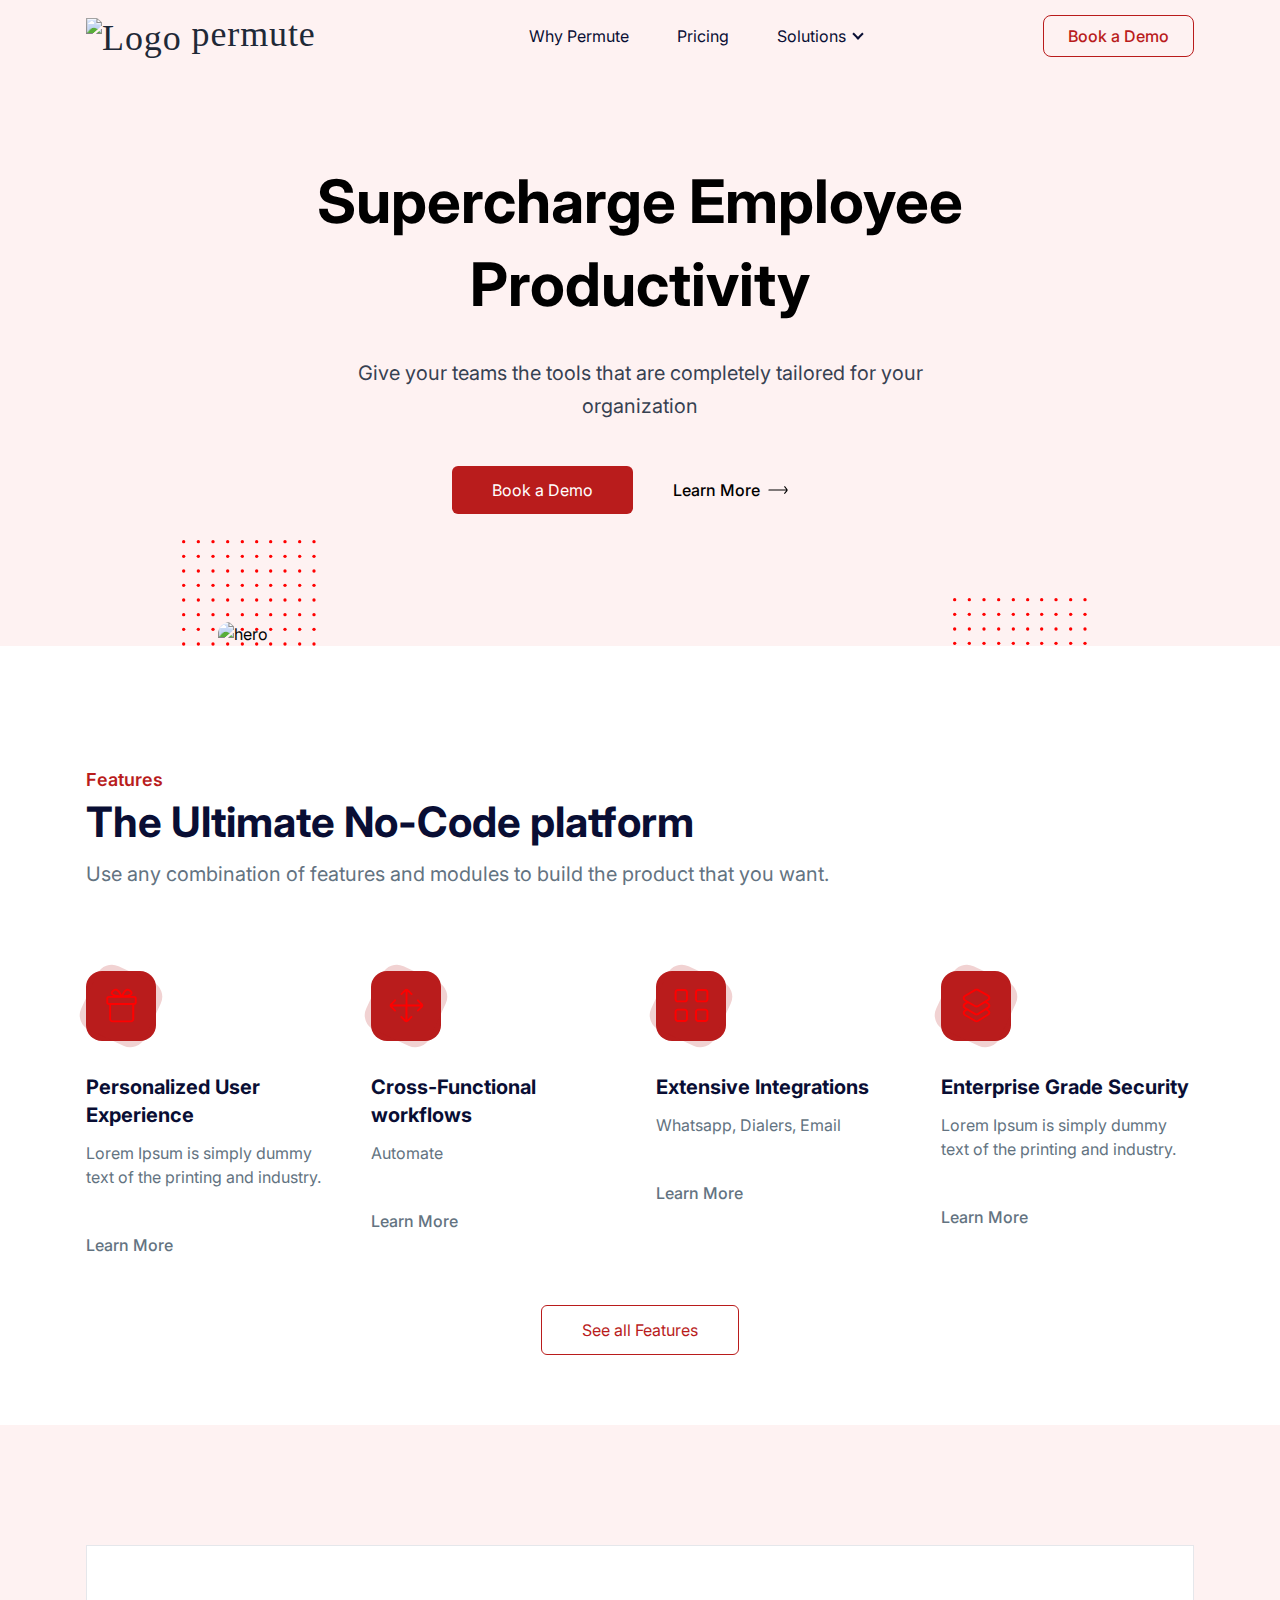
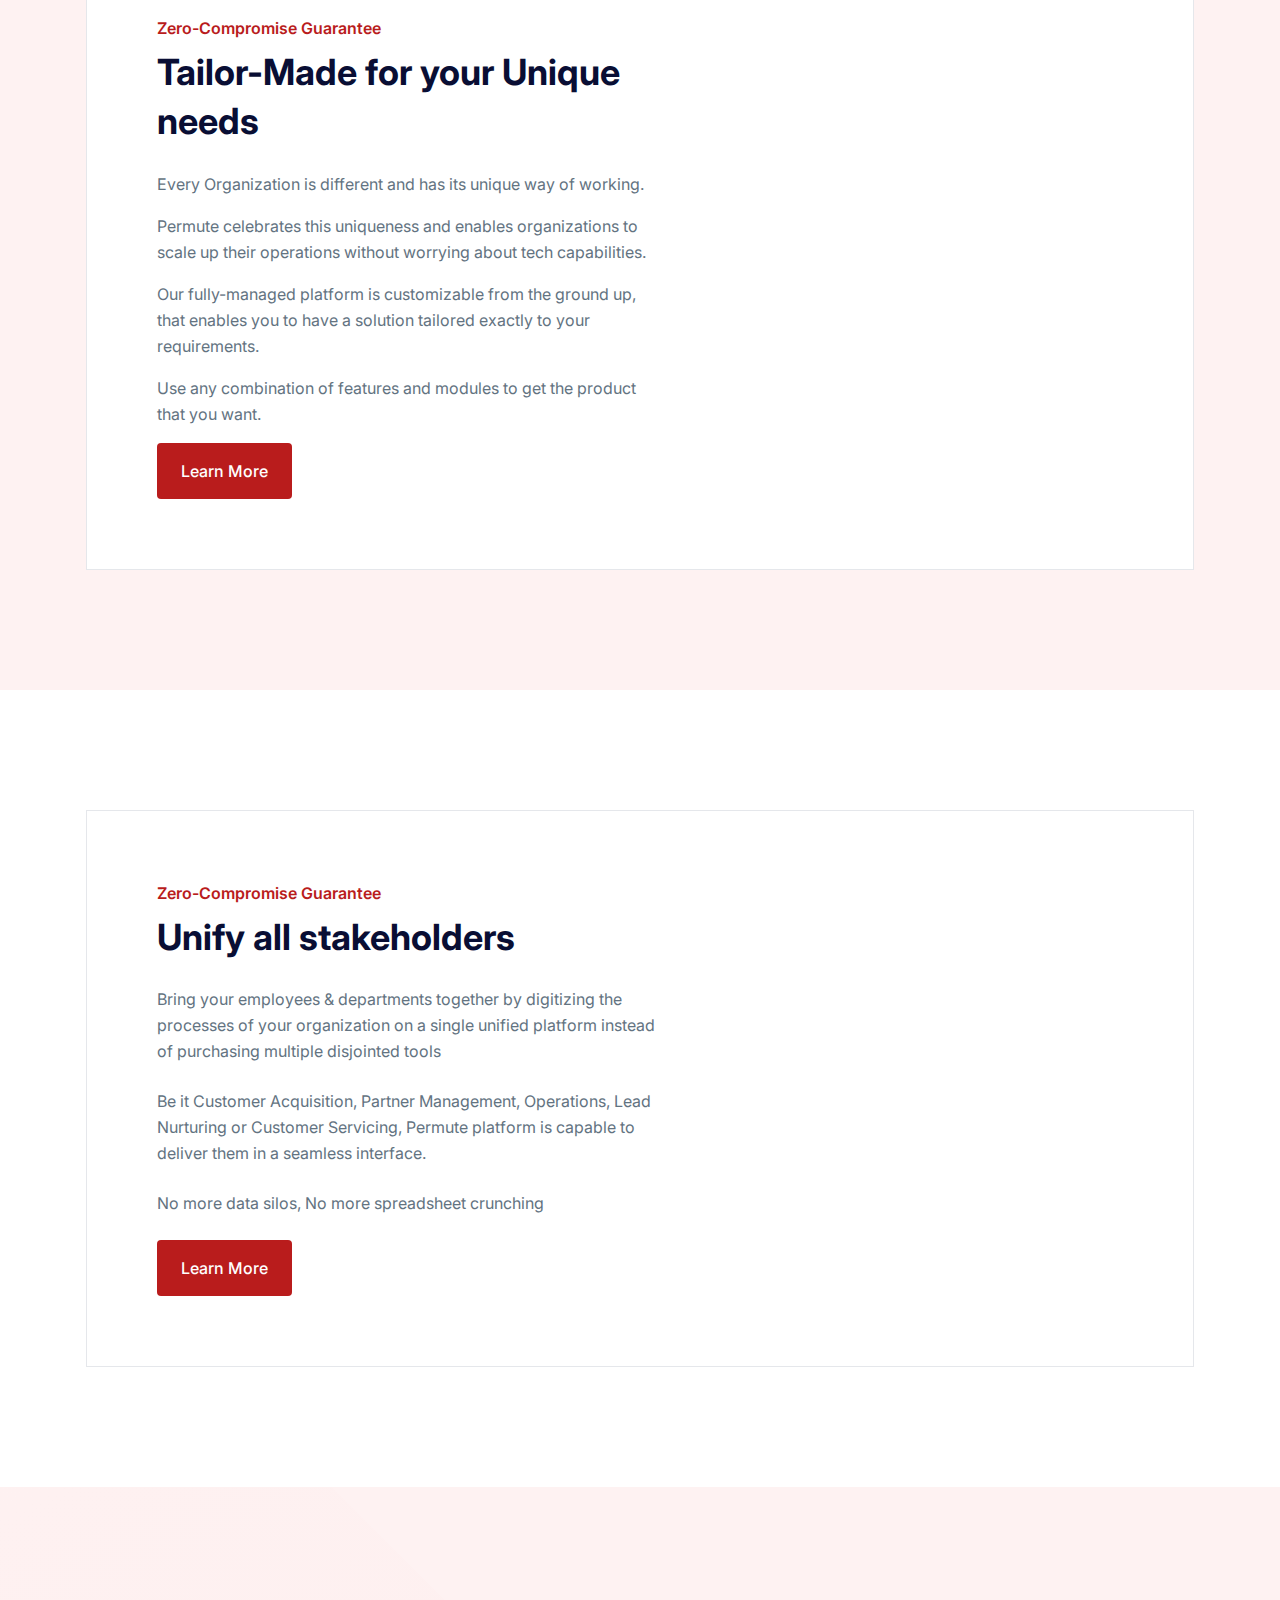
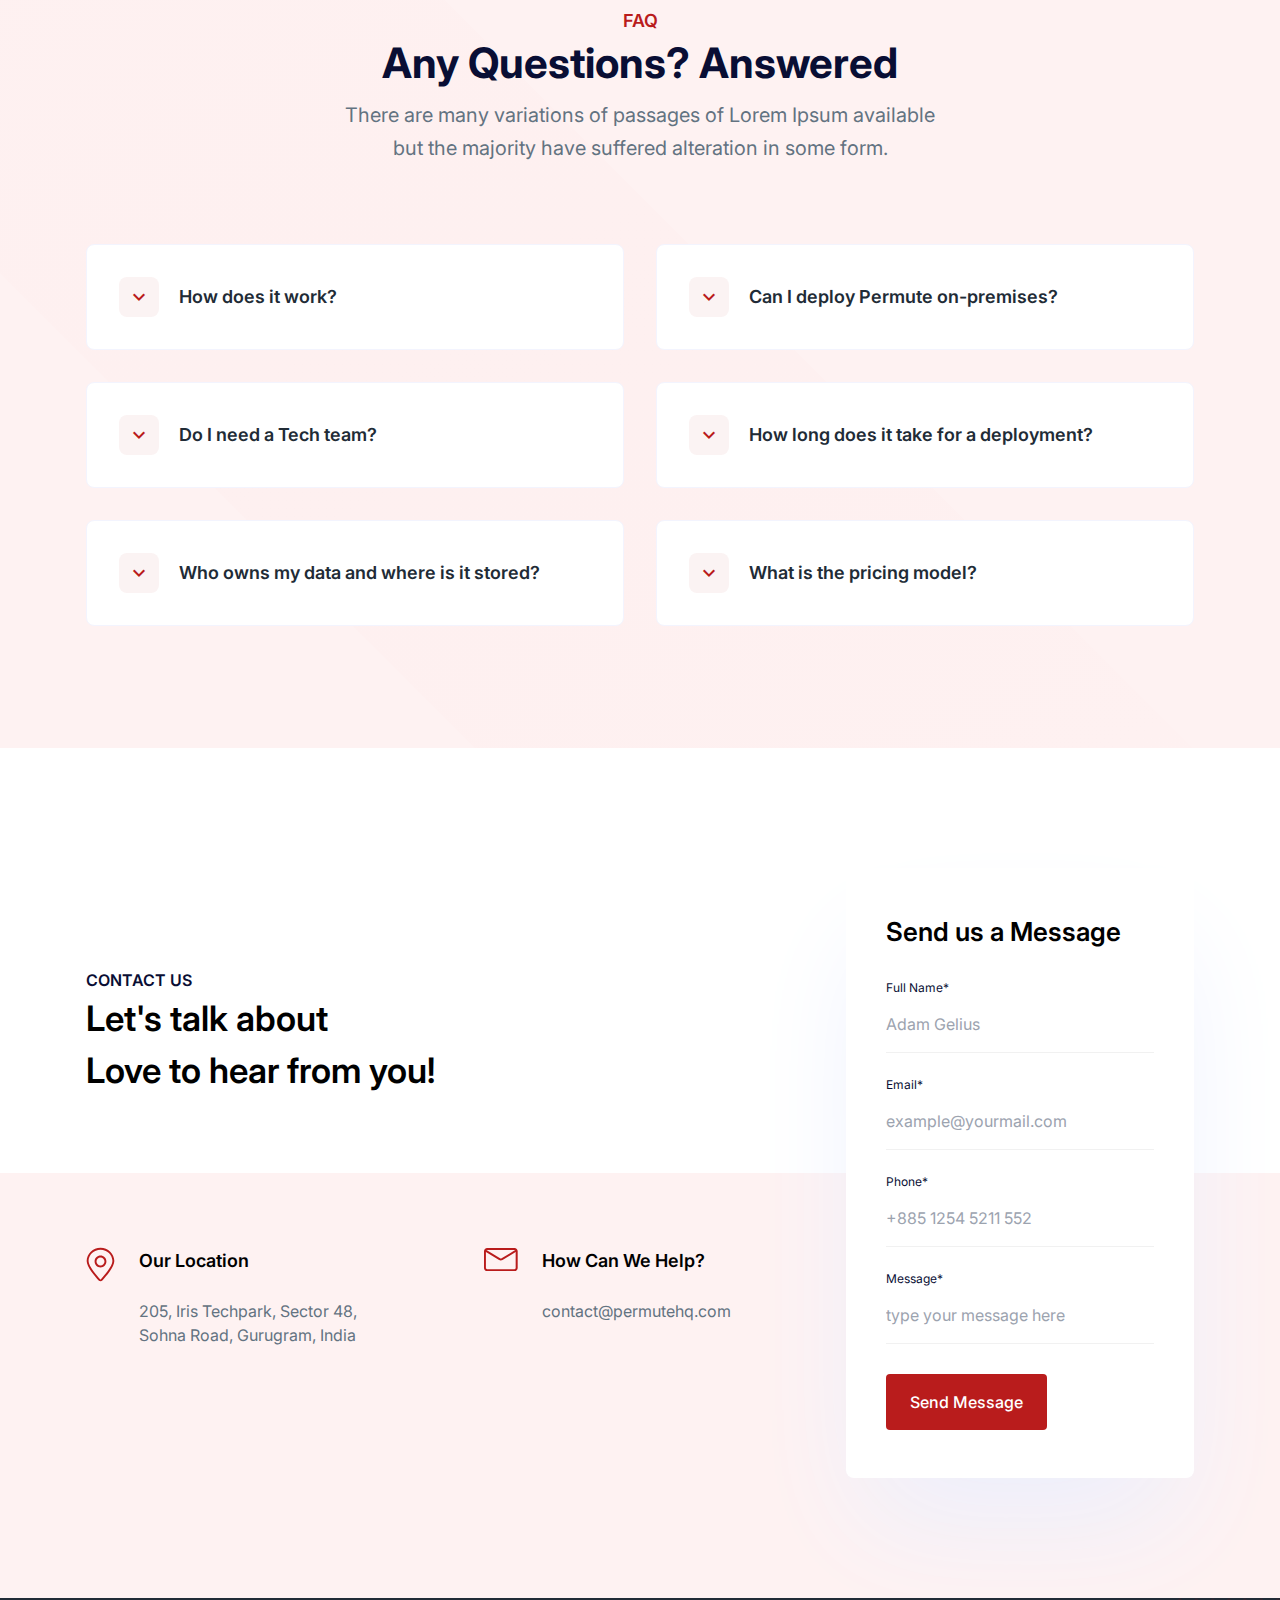
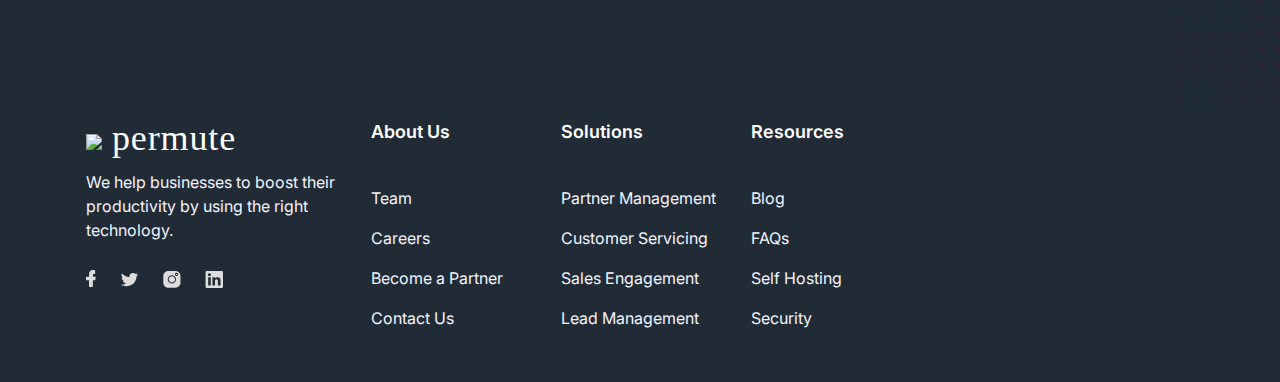
==== commit d86e9377: "Added working contact us form" ====
--- a/index.html
+++ b/index.html
@@ -8,7 +8,7 @@
         <link rel="shortcut icon" href="assets/images/logo/cube.png" type="image/x-icon" />
         <link rel="stylesheet" href="assets/css/animate.css" />
         <link rel="stylesheet" href="assets/css/tailwind.css" />
-
+        <link href="https://fonts.googleapis.com/icon?family=Material+Icons" rel="stylesheet">
         <!-- Global site tag (gtag.js) - Google Analytics -->
         <!-- <script async src="https://www.googletagmanager.com/gtag/js?id=G-66XVKKY57R"></script>
         <script>
@@ -67,14 +67,7 @@
         <div class="ud-header absolute top-0 left-0 z-40 flex w-full items-center bg-transparent">
             <div class="container">
                 <div class="relative -mx-4 flex items-center justify-between">
-                    <div class="w-80 max-w-full px-4">
-                        <!-- <a href="index.html" class="navbar-logo block w-full py-5">
-                <img
-                src="assets/images/logo/logo-white.svg"
-                alt="logo"
-                class="header-logo w-full"
-              />
-            </a> -->
+                    <div class="max-w-full px-4">
                         <a
                             class="toggleColour py-3 text-2xl tracking-wide text-gray-800 no-underline hover:no-underline lg:text-4xl"
                             href="."
@@ -84,8 +77,7 @@
                             permute
                         </a>
                     </div>
-                    <div class="flex w-full items-center justify-between px-4">
-                        <div>
+                    <div>
                             <button
                                 id="navbarToggler"
                                 class="ring-primary absolute right-4 top-1/2 block -translate-y-1/2 rounded-lg px-3 py-[6px] focus:ring-2 lg:hidden"
@@ -153,7 +145,8 @@
                                     </li>
                                 </ul>
                             </nav>
-                        </div>
+                    </div>
+                    <div class="flex items-center justify-between px-4">
                         <div class="hidden justify-end pr-16 sm:flex lg:pr-0">
                             <a
                                 href="signup.html"
@@ -177,7 +170,7 @@
                             <h1
                                 class="mb-8 text-3xl font-bold leading-snug sm:text-4xl sm:leading-snug md:text-6xl md:leading-snug"
                             >
-                                <div>
+                                <span class="block">
                                     Supercharge
                                     <span
                                         class="typer"
@@ -188,7 +181,7 @@
                                         data-deleteDelay="1000"
                                         data-startDelay="1000"
                                     >Employee</span>
-                                </div>
+                                </span>
                                 Productivity
                             </h1>
                             <p
@@ -1557,7 +1550,7 @@
                                         Learn More
                                     </a>
                                 </div>
-                                <div class="text-center">
+                                <div class="text-center  hidden sm:block">
                                     <div class="relative z-10 inline-block">
                                         <img
                                             src="assets/images/about/about-image.svg"
@@ -1581,7 +1574,7 @@
                     <div class="-mx-4 flex flex-wrap">
                         <div class="w-full px-4">
                             <div class="items-center justify-between overflow-hidden border lg:flex">
-                                <div class="text-center">
+                                <div class="text-center hidden sm:block">
                                     <div class="relative z-10 inline-block">
                                         <img
                                             src="assets/images/about/about-image.svg"
@@ -1602,13 +1595,13 @@
                                         Unify all stakeholders
                                     </h2>
                                     <p class="mb-6 text-base leading-relaxed text-body-color">
-                                        Bring your employees & departments together by digitizing all the processes of
+                                        Bring your employees & departments together by digitizing the processes of
                                         your organization on a single unified platform instead of purchasing multiple
                                         disjointed tools
                                     </p>
                                     <p class="mb-6 text-base leading-relaxed text-body-color">
-                                        Be it Customer Acquisition, Partner Management, Operations, Lead Nurturing,
-                                        Servicing, Permute platform is capable to deliver them in a seamless interface.
+                                        Be it Customer Acquisition, Partner Management, Operations, Lead Nurturing or
+                                        Customer Servicing, Permute platform is capable to deliver them in a seamless interface.
                                     </p>
                                     <p class="mb-6 text-base leading-relaxed text-body-color">
                                         No more data silos, No more spreadsheet crunching
@@ -1629,7 +1622,7 @@
         <!-- ====== Desciption Section End -->
 
         <!-- ====== Faq Section Start -->
-        <section class="relative z-20 overflow-hidden bg-[#f3f4ff] pt-20 pb-12 lg:pt-[120px] lg:pb-[90px]">
+        <section class="relative z-20 overflow-hidden bg-primary-50 pt-20 pb-12 lg:pt-[120px] lg:pb-[90px]">
             <div class="container">
                 <div class="-mx-4 flex flex-wrap">
                     <div class="w-full px-4">
@@ -1657,25 +1650,18 @@
                                 <div
                                     class="mr-5 flex h-10 w-full max-w-[40px] items-center justify-center rounded-lg bg-primary-700 bg-opacity-5 text-primary-700"
                                 >
-                                    <svg width="17" height="10" viewBox="0 0 17 10" class="icon fill-current">
-                                        <path
-                                            d="M7.28687 8.43257L7.28679 8.43265L7.29496 8.43985C7.62576 8.73124 8.02464 8.86001 8.41472 8.86001C8.83092 8.86001 9.22376 8.69083 9.53447 8.41713L9.53454 8.41721L9.54184 8.41052L15.7631 2.70784L15.7691 2.70231L15.7749 2.69659C16.0981 2.38028 16.1985 1.80579 15.7981 1.41393C15.4803 1.1028 14.9167 1.00854 14.5249 1.38489L8.41472 7.00806L2.29995 1.38063L2.29151 1.37286L2.28271 1.36548C1.93092 1.07036 1.38469 1.06804 1.03129 1.41393L1.01755 1.42738L1.00488 1.44184C0.69687 1.79355 0.695778 2.34549 1.0545 2.69659L1.05999 2.70196L1.06565 2.70717L7.28687 8.43257Z"
-                                            fill="#3056D3"
-                                            stroke="#3056D3"
-                                        />
-                                    </svg>
+                                <span class="icon material-icons">expand_more</span>
                                 </div>
                                 <div class="w-full">
                                     <h4 class="text-base font-semibold text-black sm:text-lg">
-                                        How to use TailGrids?
+                                        How does it work?
                                     </h4>
                                 </div>
                             </button>
                             <div class="faq-content hidden pl-[62px]">
                                 <p class="py-3 text-base leading-relaxed text-body-color">
-                                    It takes 2-3 weeks to get your first blog post ready. That includes the in-depth
-                                    research & creation of your monthly content marketing strategy that we do before
-                                    writing your first blog post, Ipsum available .
+                                    Permute provides a collection of 200+ features which can be put together like a
+                                    jigsaw puzzle to create any solution for your internal teams' productivity.
                                 </p>
                             </div>
                         </div>
@@ -1688,25 +1674,18 @@
                                 <div
                                     class="mr-5 flex h-10 w-full max-w-[40px] items-center justify-center rounded-lg bg-primary-700 bg-opacity-5 text-primary-700"
                                 >
-                                    <svg width="17" height="10" viewBox="0 0 17 10" class="icon fill-current">
-                                        <path
-                                            d="M7.28687 8.43257L7.28679 8.43265L7.29496 8.43985C7.62576 8.73124 8.02464 8.86001 8.41472 8.86001C8.83092 8.86001 9.22376 8.69083 9.53447 8.41713L9.53454 8.41721L9.54184 8.41052L15.7631 2.70784L15.7691 2.70231L15.7749 2.69659C16.0981 2.38028 16.1985 1.80579 15.7981 1.41393C15.4803 1.1028 14.9167 1.00854 14.5249 1.38489L8.41472 7.00806L2.29995 1.38063L2.29151 1.37286L2.28271 1.36548C1.93092 1.07036 1.38469 1.06804 1.03129 1.41393L1.01755 1.42738L1.00488 1.44184C0.69687 1.79355 0.695778 2.34549 1.0545 2.69659L1.05999 2.70196L1.06565 2.70717L7.28687 8.43257Z"
-                                            fill="#3056D3"
-                                            stroke="#3056D3"
-                                        />
-                                    </svg>
+                                <span class="icon material-icons">expand_more</span>
+
                                 </div>
                                 <div class="w-full">
                                     <h4 class="text-base font-semibold text-black sm:text-lg">
-                                        How to download icons from LineIcons?
+                                        Do I need a Tech team?
                                     </h4>
                                 </div>
                             </button>
                             <div class="faq-content hidden pl-[62px]">
                                 <p class="py-3 text-base leading-relaxed text-body-color">
-                                    It takes 2-3 weeks to get your first blog post ready. That includes the in-depth
-                                    research & creation of your monthly content marketing strategy that we do before
-                                    writing your first blog post, Ipsum available .
+                                    No, Permute team does all the heavylifting required to get the solutions designed, developed, deployed and maintained with utmost quality.
                                 </p>
                             </div>
                         </div>
@@ -1719,25 +1698,19 @@
                                 <div
                                     class="mr-5 flex h-10 w-full max-w-[40px] items-center justify-center rounded-lg bg-primary-700 bg-opacity-5 text-primary-700"
                                 >
-                                    <svg width="17" height="10" viewBox="0 0 17 10" class="icon fill-current">
-                                        <path
-                                            d="M7.28687 8.43257L7.28679 8.43265L7.29496 8.43985C7.62576 8.73124 8.02464 8.86001 8.41472 8.86001C8.83092 8.86001 9.22376 8.69083 9.53447 8.41713L9.53454 8.41721L9.54184 8.41052L15.7631 2.70784L15.7691 2.70231L15.7749 2.69659C16.0981 2.38028 16.1985 1.80579 15.7981 1.41393C15.4803 1.1028 14.9167 1.00854 14.5249 1.38489L8.41472 7.00806L2.29995 1.38063L2.29151 1.37286L2.28271 1.36548C1.93092 1.07036 1.38469 1.06804 1.03129 1.41393L1.01755 1.42738L1.00488 1.44184C0.69687 1.79355 0.695778 2.34549 1.0545 2.69659L1.05999 2.70196L1.06565 2.70717L7.28687 8.43257Z"
-                                            fill="#3056D3"
-                                            stroke="#3056D3"
-                                        />
-                                    </svg>
+                                <span class="icon material-icons">expand_more</span>
+
                                 </div>
                                 <div class="w-full">
                                     <h4 class="text-base font-semibold text-black sm:text-lg">
-                                        Is GrayGrids part of UIdeck?
+                                        Who owns my data and where is it stored?
                                     </h4>
                                 </div>
                             </button>
                             <div class="faq-content hidden pl-[62px]">
                                 <p class="py-3 text-base leading-relaxed text-body-color">
-                                    It takes 2-3 weeks to get your first blog post ready. That includes the in-depth
-                                    research & creation of your monthly content marketing strategy that we do before
-                                    writing your first blog post, Ipsum available .
+                                    You own and control your data, always.
+                                    Permute offers dedicated and hybrid hosting models to allow keeping the data access in your control.
                                 </p>
                             </div>
                         </div>
@@ -1752,25 +1725,18 @@
                                 <div
                                     class="mr-5 flex h-10 w-full max-w-[40px] items-center justify-center rounded-lg bg-primary-700 bg-opacity-5 text-primary-700"
                                 >
-                                    <svg width="17" height="10" viewBox="0 0 17 10" class="icon fill-current">
-                                        <path
-                                            d="M7.28687 8.43257L7.28679 8.43265L7.29496 8.43985C7.62576 8.73124 8.02464 8.86001 8.41472 8.86001C8.83092 8.86001 9.22376 8.69083 9.53447 8.41713L9.53454 8.41721L9.54184 8.41052L15.7631 2.70784L15.7691 2.70231L15.7749 2.69659C16.0981 2.38028 16.1985 1.80579 15.7981 1.41393C15.4803 1.1028 14.9167 1.00854 14.5249 1.38489L8.41472 7.00806L2.29995 1.38063L2.29151 1.37286L2.28271 1.36548C1.93092 1.07036 1.38469 1.06804 1.03129 1.41393L1.01755 1.42738L1.00488 1.44184C0.69687 1.79355 0.695778 2.34549 1.0545 2.69659L1.05999 2.70196L1.06565 2.70717L7.28687 8.43257Z"
-                                            fill="#3056D3"
-                                            stroke="#3056D3"
-                                        />
-                                    </svg>
+                                <span class="icon material-icons">expand_more</span>
+
                                 </div>
                                 <div class="w-full">
                                     <h4 class="text-base font-semibold text-black sm:text-lg">
-                                        Can I use this template for commercial project?
+                                        Can I deploy Permute on-premises?
                                     </h4>
                                 </div>
                             </button>
                             <div class="faq-content hidden pl-[62px]">
                                 <p class="py-3 text-base leading-relaxed text-body-color">
-                                    It takes 2-3 weeks to get your first blog post ready. That includes the in-depth
-                                    research & creation of your monthly content marketing strategy that we do before
-                                    writing your first blog post, Ipsum available .
+                                    Yes, Permute can be deployed on-premises, as well as on your existing cloud provider (AWS, Azure, GCP) or even a private cloud.
                                 </p>
                             </div>
                         </div>
@@ -1783,25 +1749,18 @@
                                 <div
                                     class="mr-5 flex h-10 w-full max-w-[40px] items-center justify-center rounded-lg bg-primary-700 bg-opacity-5 text-primary-700"
                                 >
-                                    <svg width="17" height="10" viewBox="0 0 17 10" class="icon fill-current">
-                                        <path
-                                            d="M7.28687 8.43257L7.28679 8.43265L7.29496 8.43985C7.62576 8.73124 8.02464 8.86001 8.41472 8.86001C8.83092 8.86001 9.22376 8.69083 9.53447 8.41713L9.53454 8.41721L9.54184 8.41052L15.7631 2.70784L15.7691 2.70231L15.7749 2.69659C16.0981 2.38028 16.1985 1.80579 15.7981 1.41393C15.4803 1.1028 14.9167 1.00854 14.5249 1.38489L8.41472 7.00806L2.29995 1.38063L2.29151 1.37286L2.28271 1.36548C1.93092 1.07036 1.38469 1.06804 1.03129 1.41393L1.01755 1.42738L1.00488 1.44184C0.69687 1.79355 0.695778 2.34549 1.0545 2.69659L1.05999 2.70196L1.06565 2.70717L7.28687 8.43257Z"
-                                            fill="#3056D3"
-                                            stroke="#3056D3"
-                                        />
-                                    </svg>
+                                <span class="icon material-icons">expand_more</span>
+
                                 </div>
                                 <div class="w-full">
                                     <h4 class="text-base font-semibold text-black sm:text-lg">
-                                        Do you have plan to releasing Play Pro?
+                                        How long does it take for a deployment?
                                     </h4>
                                 </div>
                             </button>
                             <div class="faq-content hidden pl-[62px]">
                                 <p class="py-3 text-base leading-relaxed text-body-color">
-                                    It takes 2-3 weeks to get your first blog post ready. That includes the in-depth
-                                    research & creation of your monthly content marketing strategy that we do before
-                                    writing your first blog post, Ipsum available .
+                                    Permute guarantees a 15-day delivery timeline starting from process definition till UAT initiation.
                                 </p>
                             </div>
                         </div>
@@ -1814,25 +1773,19 @@
                                 <div
                                     class="mr-5 flex h-10 w-full max-w-[40px] items-center justify-center rounded-lg bg-primary-700 bg-opacity-5 text-primary-700"
                                 >
-                                    <svg width="17" height="10" viewBox="0 0 17 10" class="icon fill-current">
-                                        <path
-                                            d="M7.28687 8.43257L7.28679 8.43265L7.29496 8.43985C7.62576 8.73124 8.02464 8.86001 8.41472 8.86001C8.83092 8.86001 9.22376 8.69083 9.53447 8.41713L9.53454 8.41721L9.54184 8.41052L15.7631 2.70784L15.7691 2.70231L15.7749 2.69659C16.0981 2.38028 16.1985 1.80579 15.7981 1.41393C15.4803 1.1028 14.9167 1.00854 14.5249 1.38489L8.41472 7.00806L2.29995 1.38063L2.29151 1.37286L2.28271 1.36548C1.93092 1.07036 1.38469 1.06804 1.03129 1.41393L1.01755 1.42738L1.00488 1.44184C0.69687 1.79355 0.695778 2.34549 1.0545 2.69659L1.05999 2.70196L1.06565 2.70717L7.28687 8.43257Z"
-                                            fill="#3056D3"
-                                            stroke="#3056D3"
-                                        />
-                                    </svg>
+                                <span class="icon material-icons">expand_more</span>
+
                                 </div>
                                 <div class="w-full">
                                     <h4 class="text-base font-semibold text-black sm:text-lg">
-                                        Where and how to host this template?
+                                        What is the pricing model?
                                     </h4>
                                 </div>
                             </button>
                             <div class="faq-content hidden pl-[62px]">
                                 <p class="py-3 text-base leading-relaxed text-body-color">
-                                    It takes 2-3 weeks to get your first blog post ready. That includes the in-depth
-                                    research & creation of your monthly content marketing strategy that we do before
-                                    writing your first blog post, Ipsum available .
+                                    Permute offers an affordable pay-per-use pricing model,
+                                    that is linked to the number of processes to be digitized. All plans include unlimited users.
                                 </p>
                             </div>
                         </div>
@@ -1856,9 +1809,9 @@
                             y2="-418.681"
                             gradientUnits="userSpaceOnUse"
                         >
-                            <stop stop-color="#3056D3" stop-opacity="0.36" />
-                            <stop offset="1" stop-color="#F5F2FD" stop-opacity="0" />
-                            <stop offset="1" stop-color="#F5F2FD" stop-opacity="0.096144" />
+                            <stop stop-color="#fef2f2" stop-opacity="0.36" />
+                            <stop offset="1" stop-color="#fcc5c5" stop-opacity="0" />
+                            <stop offset="1" stop-color="#fc5656" stop-opacity="0.096144" />
                         </linearGradient>
                     </defs>
                 </svg>
@@ -1867,7 +1820,7 @@
         <!-- ====== Faq Section End -->
 
         <!-- ====== Testimonials Start ====== -->
-        <section id="testimonials" class="pt-20 md:pt-[120px]">
+        <!-- <section id="testimonials" class="pt-20 md:pt-[120px]">
             <div class="container px-4">
                 <div class="flex flex-wrap">
                     <div class="mx-4 w-full">
@@ -2067,12 +2020,12 @@
                     </div>
                 </div>
             </div>
-        </section>
+        </section> -->
         <!-- ====== Testimonials End ====== -->
 
         <!-- ====== Contact Start ====== -->
         <section id="contact" class="relative py-20 md:py-[120px]">
-            <div class="absolute top-0 left-0 z-[-1] h-1/2 w-full bg-[#f3f4fe] lg:h-[45%] xl:h-1/2"></div>
+            <div class="absolute top-1/2 left-0 z-[-1] h-1/2 w-full bg-primary-50 lg:h-[45%] xl:h-1/2"></div>
             <div class="container px-4">
                 <div class="-mx-4 flex flex-wrap items-center">
                     <div class="w-full px-4 lg:w-7/12 xl:w-8/12">
@@ -2099,7 +2052,7 @@
                                     <div>
                                         <h5 class="mb-6 text-lg font-semibold">Our Location</h5>
                                         <p class="text-base text-body-color">
-                                            205 Iris Techpark, Sector 48,<br />Sohna Road, Gurugram, India
+                                            205, Iris Techpark, Sector 48,<br />Sohna Road, Gurugram, India
                                         </p>
                                     </div>
                                 </div>
@@ -2126,12 +2079,13 @@
               "
                         >
                             <h3 class="mb-8 text-2xl font-semibold md:text-[26px]">Send us a Message</h3>
-                            <form>
+                            <form class="contact-form">
                                 <div class="mb-6">
                                     <label for="fullName" class="block text-xs text-dark">Full Name*</label>
                                     <input
                                         type="text"
                                         name="fullName"
+                                        id="name-input"
                                         placeholder="Adam Gelius"
                                         class="w-full border-0 border-b border-[#f1f1f1] py-4 focus:border-primary-700 focus:outline-none"
                                     />
@@ -2141,6 +2095,7 @@
                                     <input
                                         type="email"
                                         name="email"
+                                        id="email-input"
                                         placeholder="example@yourmail.com"
                                         class="w-full border-0 border-b border-[#f1f1f1] py-4 focus:border-primary-700 focus:outline-none"
                                     />
@@ -2150,6 +2105,7 @@
                                     <input
                                         type="text"
                                         name="phone"
+                                        id="phone-number-input"
                                         placeholder="+885 1254 5211 552"
                                         class="w-full border-0 border-b border-[#f1f1f1] py-4 focus:border-primary-700 focus:outline-none"
                                     />
@@ -2159,6 +2115,7 @@
                                     <textarea
                                         name="message"
                                         rows="1"
+                                        id="query-input"
                                         placeholder="type your message here"
                                         class="w-full resize-none border-0 border-b border-[#f1f1f1] py-4 focus:border-primary-700 focus:outline-none"
                                     ></textarea>
@@ -2696,7 +2653,7 @@
 
         <script src="assets/js/main.js"></script>
         <script src="assets/js/typer.js"></script>
-
+        
         <!-- <script>
             // ==== for menu scroll
             const pageLink = document.querySelectorAll(".ud-menu-scroll");
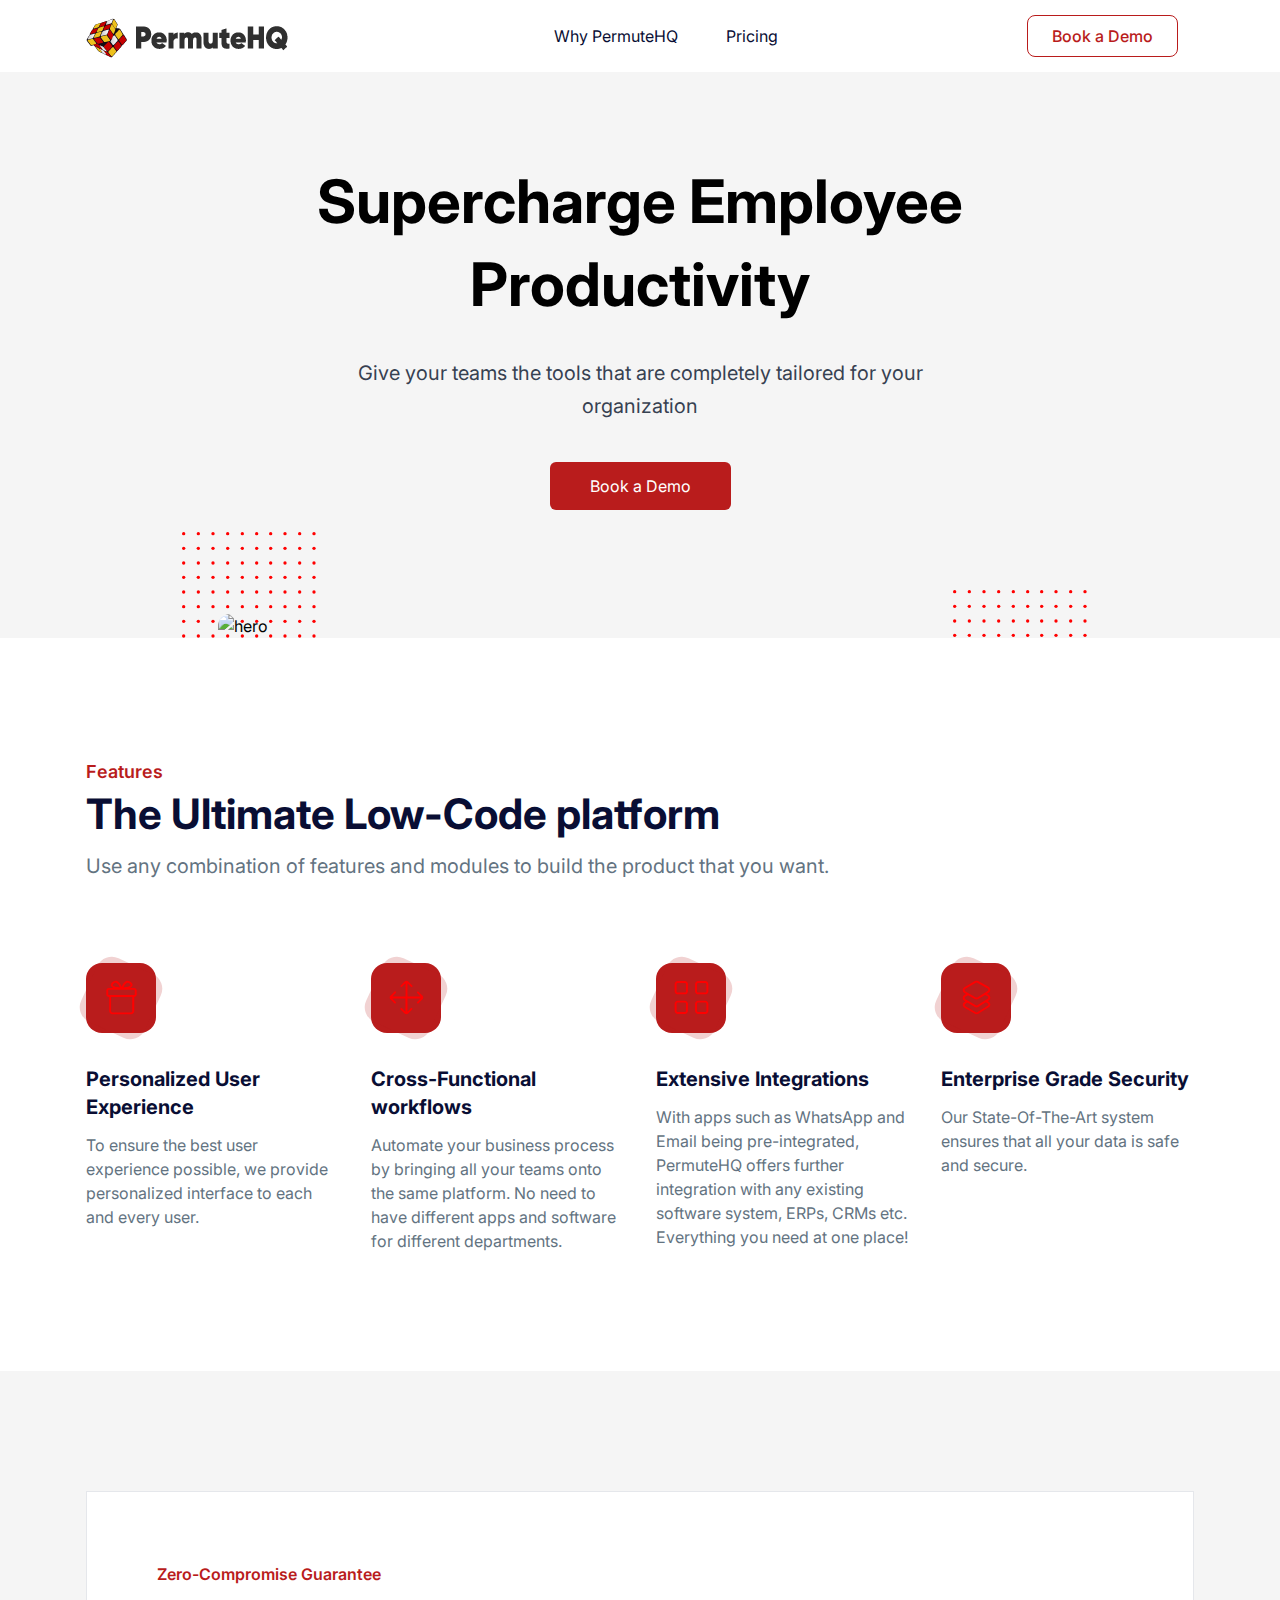
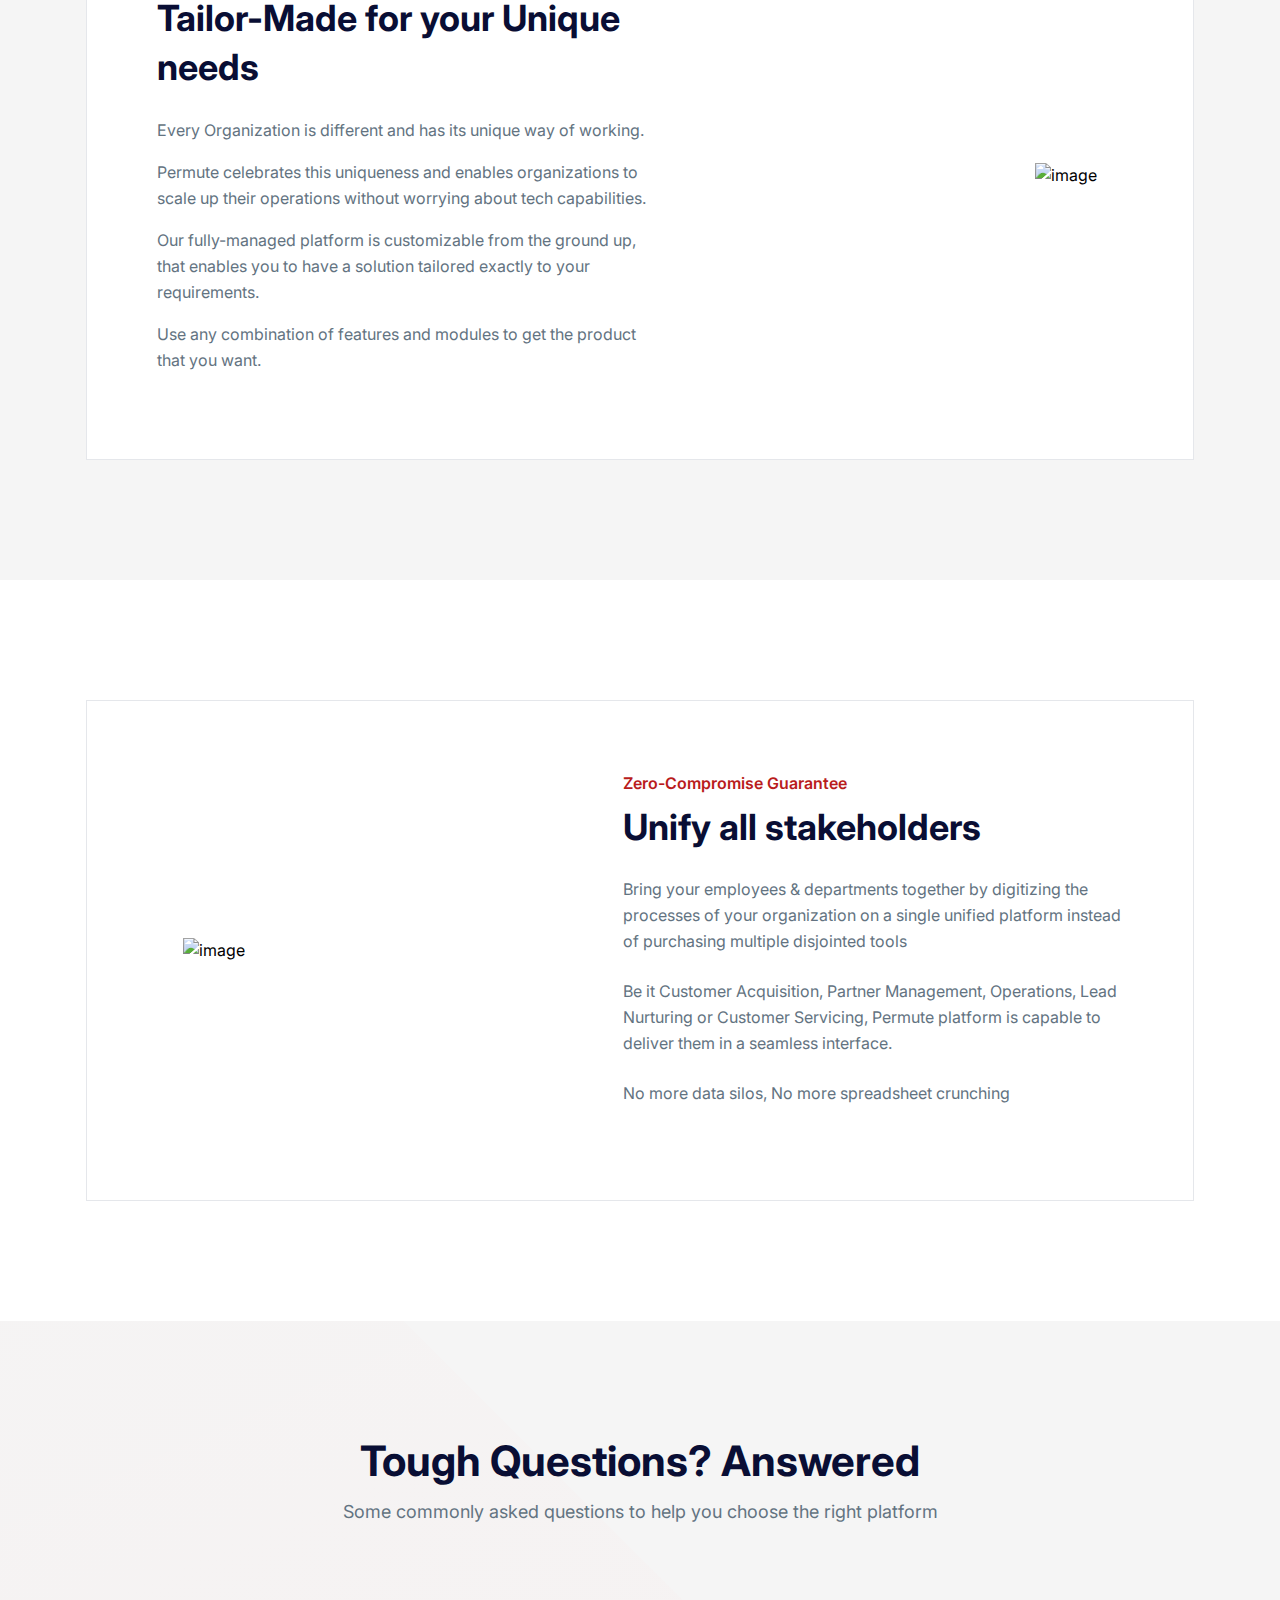
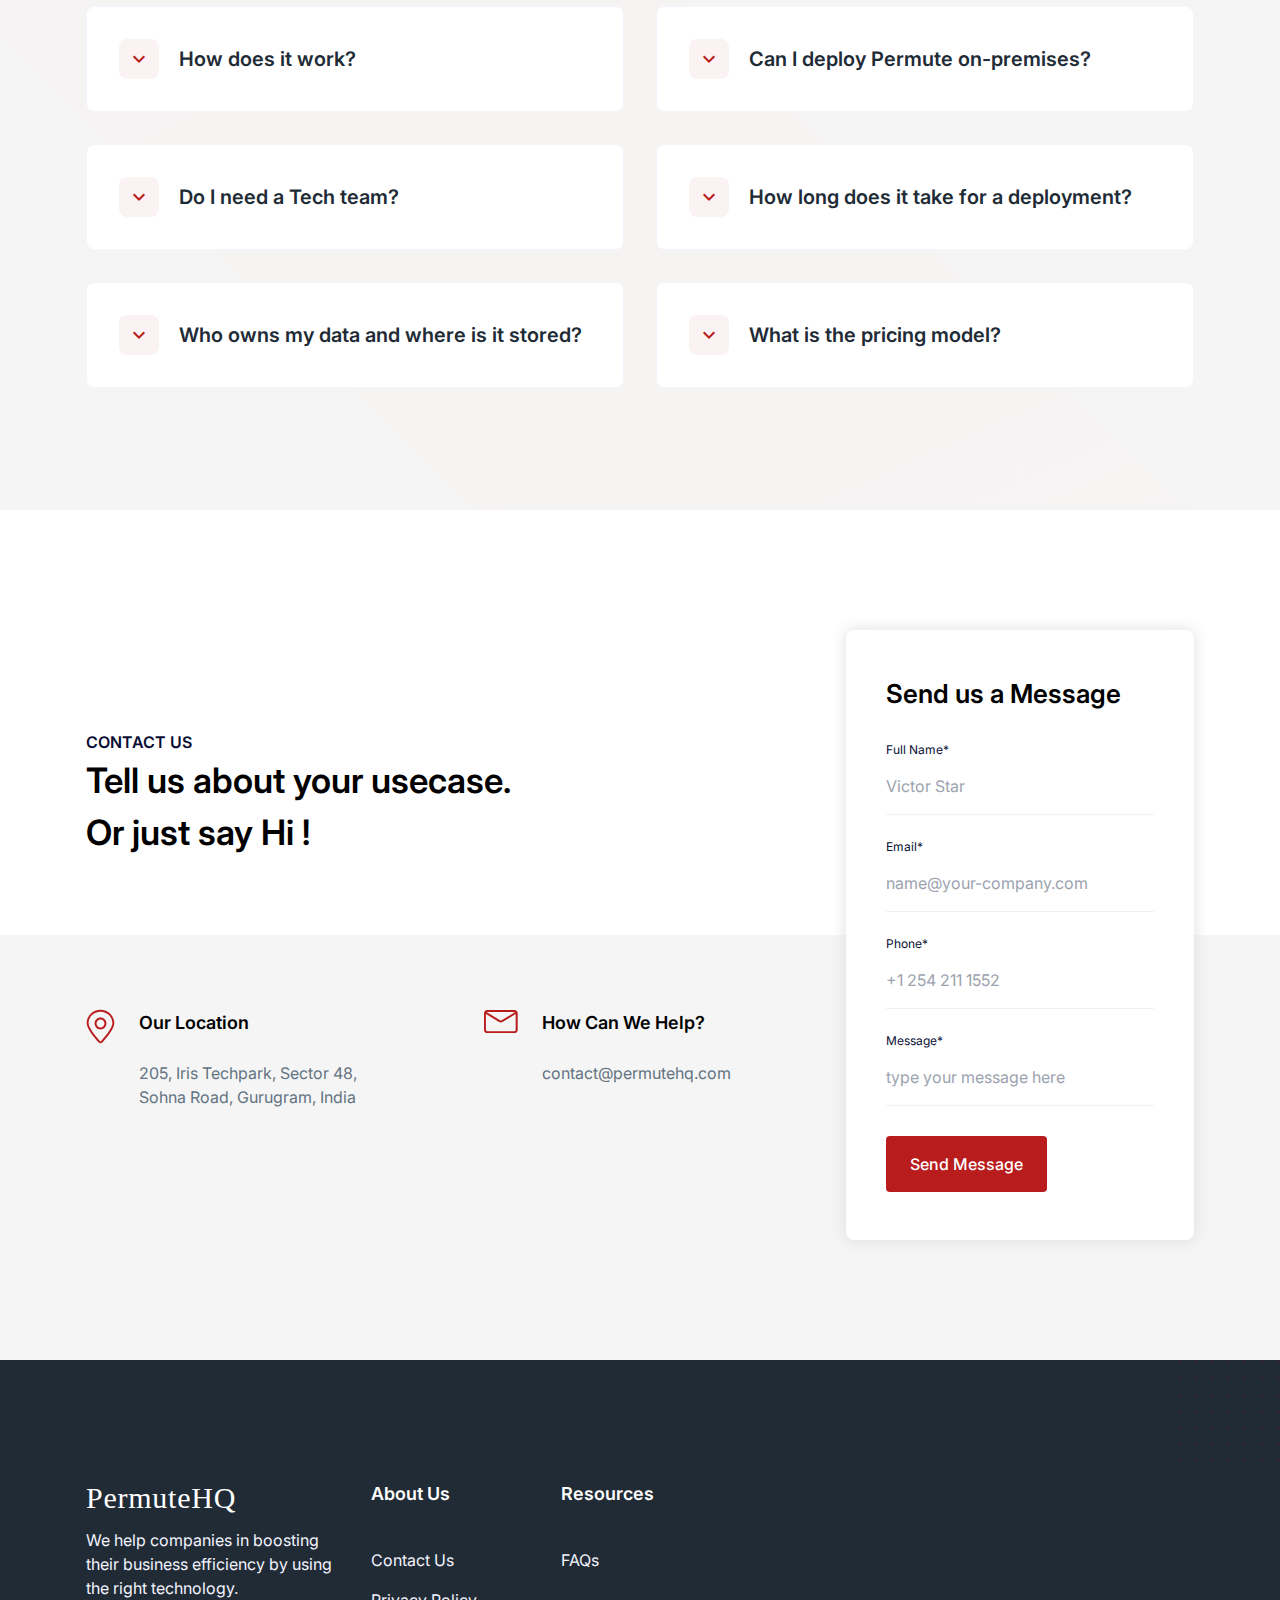
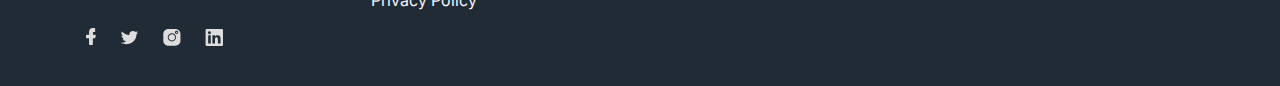
==== commit 34a14a5d: "Added why us page" ====
--- a/index.html
+++ b/index.html
@@ -4,10 +4,10 @@
         <meta charset="UTF-8" />
         <meta http-equiv="X-UA-Compatible" content="IE=edge" />
         <meta name="viewport" content="width=device-width, initial-scale=1.0" />
-        <title>Permute | Tailored-to-Fit solutions</title>
-        <link rel="shortcut icon" href="assets/images/logo/cube.png" type="image/x-icon" />
-        <link rel="stylesheet" href="assets/css/animate.css" />
-        <link rel="stylesheet" href="assets/css/tailwind.css" />
+        <title>PermuteHQ | Tailored-to-Fit solutions</title>
+        <link rel="shortcut icon" href="/assets/images/logo/cube.png" type="image/x-icon" />
+        <link rel="stylesheet" href="/assets/css/animate.css" />
+        <link rel="stylesheet" href="/assets/css/tailwind.css" />
         <link href="https://fonts.googleapis.com/icon?family=Material+Icons" rel="stylesheet">
         <!-- Global site tag (gtag.js) - Google Analytics -->
         <!-- <script async src="https://www.googletagmanager.com/gtag/js?id=G-66XVKKY57R"></script>
@@ -21,60 +21,84 @@
         </script> -->
 
         <!-- ==== WOW JS ==== -->
-        <script src="assets/js/wow.min.js"></script>
+        <!--
+            <script src="/assets/js/wow.min.js"></script>
         <script>
             new WOW().init();
         </script>
+    -->
         <style>
             @font-face {
                 font-family: "Gilroy-Bold";
                 font-style: normal;
                 font-weight: normal;
-                src: local("Gilroy-Bold"), url("assets/fonts/Gilroy-Bold.woff") format("woff");
+                src: local("Gilroy-Bold"), url("/assets/fonts/Gilroy-Bold.woff") format("woff");
             }
 
             @font-face {
                 font-family: "Gilroy-Heavy";
                 font-style: normal;
                 font-weight: normal;
-                src: local("Gilroy-Heavy"), url("assets/fonts/Gilroy-Heavy.woff") format("woff");
+                src: local("Gilroy-Heavy"), url("/assets/fonts/Gilroy-Heavy.woff") format("woff");
             }
 
             @font-face {
                 font-family: "Gilroy-Light";
                 font-style: normal;
                 font-weight: normal;
-                src: local("Gilroy-Light"), url("assets/fonts/Gilroy-Light.woff") format("woff");
+                src: local("Gilroy-Light"), url("/assets/fonts/Gilroy-Light.woff") format("woff");
             }
 
             @font-face {
                 font-family: "Gilroy-Medium";
                 font-style: normal;
                 font-weight: normal;
-                src: local("Gilroy-Medium"), url("assets/fonts/Gilroy-Medium.woff") format("woff");
+                src: local("Gilroy-Medium"), url("/assets/fonts/Gilroy-Medium.woff") format("woff");
             }
 
             @font-face {
                 font-family: "Gilroy-Regular";
                 font-style: normal;
                 font-weight: normal;
-                src: local("Gilroy-Regular"), url("assets/fonts/Gilroy-Regular.woff") format("woff");
+                src: local("Gilroy-Regular"), url("/assets/fonts/Gilroy-Regular.woff") format("woff");
             }
         </style>
+        <title>PermuteHQ</title>
+
+<meta name="description" content="The Ultimate Low Code Platform">
+<meta name="robots" content="index,follow">
+<meta name="author" content="undefined">
+
+<link rel="canonical" href="https://www.premutehq.com/">
+
+<meta property="og:title" content="PermuteHQ">
+<meta property="og:type" content="article">
+
+<meta property="og:url" content="https://www.premutehq.com/">
+<meta property="og:description" content="The Ultimate Low Code Platform">
+
+
+<meta name="twitter:card" content="summary">
+
+<meta name="twitter:url" content="https://www.premutehq.com/">
+<meta name="twitter:title" content="PermuteHQ">
+<meta name="twitter:description" content="The Ultimate Low Code Platform">
+
+
+
     </head>
     <body>
         <!-- ====== Navbar Section Start -->
-        <div class="ud-header absolute top-0 left-0 z-40 flex w-full items-center bg-transparent">
+        <div class="ud-header absolute top-0 left-0 z-40 flex w-full items-center bg-white">
             <div class="container">
-                <div class="relative -mx-4 flex items-center justify-between">
-                    <div class="max-w-full px-4">
+                <div class="relative flex items-center justify-between">
+                    <div class="max-w-full py-2">
                         <a
                             class="toggleColour py-3 text-2xl tracking-wide text-gray-800 no-underline hover:no-underline lg:text-4xl"
-                            href="."
+                            href="/"
                             style="font-family: 'Gilroy-Heavy'"
                         >
-                            <img class="inline h-10" src="assets/images/logo/cube.png" title="Logo" />
-                            permute
+                            <img class="inline" src="/assets/images/logo/horizontal_40.png" title="PermuteHQ" />
                         </a>
                     </div>
                     <div>
@@ -93,10 +117,10 @@
                                 <ul class="block lg:flex">
                                     <li class="group relative">
                                         <a
-                                            href="#whyus"
+                                            href="/why-us"
                                             class="ud-menu-scroll mx-8 flex py-2 text-base text-dark group-hover:text-primary-700 lg:mr-0 lg:inline-flex lg:py-6 lg:px-0"
                                         >
-                                            Why Permute
+                                            Why PermuteHQ
                                         </a>
                                     </li>
                                     <li class="group relative">
@@ -107,7 +131,7 @@
                                             Pricing
                                         </a>
                                     </li>
-                                    <li class="submenu-item group relative">
+                                    <!-- <li class="submenu-item group relative">
                                         <a
                                             href="javascript:void(0)"
                                             class="relative mx-8 flex py-2 text-base text-dark after:absolute after:right-1 after:top-1/2 after:mt-[-2px] after:h-2 after:w-2 after:-translate-y-1/2 after:rotate-45 after:border-b-2 after:border-r-2 after:border-current group-hover:text-primary-700 lg:mr-0 lg:ml-8 lg:inline-flex lg:py-6 lg:pl-0 lg:pr-4 lg:after:right-0 xl:ml-12"
@@ -142,14 +166,14 @@
                                                 Partner Acquisition
                                             </a>
                                         </div>
-                                    </li>
+                                    </li> -->
                                 </ul>
                             </nav>
                     </div>
                     <div class="flex items-center justify-between px-4">
                         <div class="hidden justify-end pr-16 sm:flex lg:pr-0">
                             <a
-                                href="signup.html"
+                                href="/book-a-demo"
                                 class="signUpBtn rounded-lg border border-primary-700 bg-transparent py-2 px-6 text-base font-medium text-primary-700 duration-300 ease-in-out hover:bg-primary-700 hover:text-white"
                             >
                                 Book a Demo
@@ -161,8 +185,9 @@
         </div>
         <!-- ====== Navbar Section End -->
 
+        
         <!-- ====== Hero Section Start -->
-        <div id="home" class="relative overflow-hidden bg-primary-50 pt-[120px] md:pt-[130px] lg:pt-[160px]">
+        <div id="home" class="relative overflow-hidden bg-neutral-100 pt-[120px] md:pt-[130px] lg:pt-[160px]">
             <div class="container">
                 <div class="-mx-4 flex flex-wrap items-center">
                     <div class="w-full px-4">
@@ -192,15 +217,15 @@
                             <ul class="mb-10 flex flex-wrap items-center justify-center">
                                 <li>
                                     <a
-                                        href="https://links.tailgrids.com/play-download"
+                                        href="/book-a-demo"
                                         class="inline-flex items-center justify-center rounded-lg rounded-md bg-primary-700 py-3 px-10 text-center text-base text-white transition hover:bg-primary-800 lg:px-8 xl:px-10"
                                     >
                                         Book a Demo
                                     </a>
                                 </li>
-                                <li>
+                                <!-- <li>
                                     <a
-                                        href="https://github.com/tailgrids/play-tailwind"
+                                        href="javascript: void(0);"
                                         target="_blank"
                                         class="flex items-center py-4 px-6 text-base font-medium transition duration-300 ease-in-out hover:opacity-70 sm:px-10"
                                     >
@@ -213,7 +238,7 @@
                                             </svg>
                                         </span>
                                     </a>
-                                </li>
+                                </li> -->
                             </ul>
                         </div>
                     </div>
@@ -1346,7 +1371,7 @@
                         <div class="mb-12 lg:mb-20">
                             <span class="mb-2 block text-lg font-semibold text-primary-700"> Features </span>
                             <h2 class="mb-4 text-3xl font-bold text-dark sm:text-4xl md:text-[42px]">
-                                The Ultimate No-Code platform
+                                The Ultimate Low-Code platform
                             </h2>
                             <p class="text-lg leading-relaxed text-body-color sm:text-xl sm:leading-relaxed">
                                 Use any combination of features and modules to build the product that you want.
@@ -1378,14 +1403,14 @@
                             </div>
                             <h4 class="mb-3 text-xl font-bold text-dark">Personalized User Experience</h4>
                             <p class="mb-8 text-body-color lg:mb-11">
-                                Lorem Ipsum is simply dummy text of the printing and industry.
+                                To ensure the best user experience possible, we provide personalized interface to each and every user.
                             </p>
-                            <a
+                            <!-- <a
                                 href="javascript:void(0)"
                                 class="text-base font-medium text-body-color hover:text-primary-700"
                             >
                                 Learn More
-                            </a>
+                            </a> -->
                         </div>
                     </div>
                     <div class="w-full px-4 md:w-1/2 lg:w-1/4">
@@ -1410,13 +1435,13 @@
                                 </svg>
                             </div>
                             <h4 class="mb-3 text-xl font-bold text-dark">Cross-Functional workflows</h4>
-                            <p class="mb-8 text-body-color lg:mb-11">Automate</p>
-                            <a
+                            <p class="mb-8 text-body-color lg:mb-11">Automate your business process by bringing all your teams onto the same platform. No need to have different apps and software for different departments.</p>
+                            <!-- <a
                                 href="javascript:void(0)"
                                 class="text-base font-medium text-body-color hover:text-primary-700"
                             >
                                 Learn More
-                            </a>
+                            </a> -->
                         </div>
                     </div>
                     <div class="w-full px-4 md:w-1/2 lg:w-1/4">
@@ -1453,13 +1478,13 @@
                                 </svg>
                             </div>
                             <h4 class="mb-3 text-xl font-bold text-dark">Extensive Integrations</h4>
-                            <p class="mb-8 text-body-color lg:mb-11">Whatsapp, Dialers, Email</p>
-                            <a
+                            <p class="mb-8 text-body-color lg:mb-11">With apps such as WhatsApp and Email being pre-integrated, PermuteHQ offers further integration with any existing software system, ERPs, CRMs etc. Everything you need at one place!</p>
+                            <!-- <a
                                 href="javascript:void(0)"
                                 class="text-base font-medium text-body-color hover:text-primary-700"
                             >
                                 Learn More
-                            </a>
+                            </a> -->
                         </div>
                     </div>
                     <div class="w-full px-4 md:w-1/2 lg:w-1/4">
@@ -1485,31 +1510,31 @@
                             </div>
                             <h4 class="mb-3 text-xl font-bold text-dark">Enterprise Grade Security</h4>
                             <p class="mb-8 text-body-color lg:mb-11">
-                                Lorem Ipsum is simply dummy text of the printing and industry.
+                                Our State-Of-The-Art system ensures that all your data is safe and secure.
                             </p>
-                            <a
+                            <!-- <a
                                 href="javascript:void(0)"
                                 class="text-base font-medium text-body-color hover:text-primary-700"
                             >
                                 Learn More
-                            </a>
+                            </a> -->
                         </div>
                     </div>
                 </div>
-                <div class="-mx-4 flex flex-wrap justify-center">
+                <!-- <div class="-mx-4 flex flex-wrap justify-center">
                     <a
-                        href="https://links.tailgrids.com/play-download"
+                        href="javascript: void(0);"
                         class="inline-flex items-center justify-center rounded-lg rounded-md border border-primary-700 bg-white py-3 px-10 text-center text-base text-primary-700 transition hover:bg-primary-700 hover:text-white lg:px-8 xl:px-10"
                     >
                         See all Features
                     </a>
-                </div>
+                </div> -->
             </div>
         </section>
         <!-- ====== Features Section End -->
 
         <!-- ====== Description Section Start -->
-        <section id="description" class="bg-primary-50 pt-20 pb-20 lg:pt-[120px] lg:pb-[120px]">
+        <section id="description" class="bg-neutral-100 pt-20 pb-20 lg:pt-[120px] lg:pb-[120px]">
             <div class="container">
                 <div class="wow fadeInUp bg-white" data-wow-delay=".2s">
                     <div class="-mx-4 flex flex-wrap">
@@ -1543,17 +1568,17 @@
                                         <!-- <span class="mr-1 font-bold line-through">One-Size-Fits-All</span>
                                         <span class="font-bold text-green-700 underline">Tailored-to-Fit</span> -->
                                     </p>
-                                    <a
+                                    <!-- <a
                                         href="javascript:void(0)"
                                         class="inline-flex items-center justify-center rounded bg-primary-700 py-4 px-6 text-base font-medium text-white transition duration-300 ease-in-out hover:bg-opacity-90 hover:shadow-lg"
                                     >
                                         Learn More
-                                    </a>
-                                </div>
-                                <div class="text-center  hidden sm:block">
-                                    <div class="relative z-10 inline-block">
+                                    </a> -->
+                                </div>
+                                <div class="text-center hidden sm:block ">
+                                    <div class="relative z-10 inline-block p-24">
                                         <img
-                                            src="assets/images/about/about-image.svg"
+                                            src="assets/images/amico.png"
                                             alt="image"
                                             class="mx-auto lg:ml-auto"
                                         />
@@ -1575,10 +1600,10 @@
                         <div class="w-full px-4">
                             <div class="items-center justify-between overflow-hidden border lg:flex">
                                 <div class="text-center hidden sm:block">
-                                    <div class="relative z-10 inline-block">
+                                    <div class="relative z-10 inline-block p-24">
                                         <img
-                                            src="assets/images/about/about-image.svg"
-                                            alt="image"
+                                        src="assets/images/amico1.png"
+                                        alt="image"
                                             class="mx-auto lg:ml-auto"
                                         />
                                     </div>
@@ -1606,12 +1631,12 @@
                                     <p class="mb-6 text-base leading-relaxed text-body-color">
                                         No more data silos, No more spreadsheet crunching
                                     </p>
-                                    <a
+                                    <!-- <a
                                         href="javascript:void(0)"
                                         class="inline-flex items-center justify-center rounded bg-primary-700 py-4 px-6 text-base font-medium text-white transition duration-300 ease-in-out hover:bg-opacity-90 hover:shadow-lg"
                                     >
                                         Learn More
-                                    </a>
+                                    </a> -->
                                 </div>
                             </div>
                         </div>
@@ -1622,18 +1647,17 @@
         <!-- ====== Desciption Section End -->
 
         <!-- ====== Faq Section Start -->
-        <section class="relative z-20 overflow-hidden bg-primary-50 pt-20 pb-12 lg:pt-[120px] lg:pb-[90px]">
+        <section id="faq" class="relative z-20 overflow-hidden bg-neutral-100 pt-20 pb-12 lg:pt-[120px] lg:pb-[90px]">
             <div class="container">
                 <div class="-mx-4 flex flex-wrap">
                     <div class="w-full px-4">
                         <div class="mx-auto mb-[60px] max-w-[620px] text-center lg:mb-20">
-                            <span class="mb-2 block text-lg font-semibold text-primary-700"> FAQ </span>
-                            <h2 class="mb-4 text-3xl font-bold text-dark sm:text-4xl md:text-[42px]">
-                                Any Questions? Answered
+                            <span class="hidden mb-2 block text-lg font-semibold text-primary-700"> FAQ </span>
+                            <h2 class="mb-4 text-3xl font-bold text-dark sm:text-4xl md:text-[42px]" >
+                                Tough Questions? Answered
                             </h2>
-                            <p class="text-lg leading-relaxed text-body-color sm:text-xl sm:leading-relaxed">
-                                There are many variations of passages of Lorem Ipsum available but the majority have
-                                suffered alteration in some form.
+                            <p class="text-md leading-relaxed text-body-color sm:text-lg sm:leading-relaxed">
+                                Some commonly asked questions to help you choose the right platform
                             </p>
                         </div>
                     </div>
@@ -1653,7 +1677,7 @@
                                 <span class="icon material-icons">expand_more</span>
                                 </div>
                                 <div class="w-full">
-                                    <h4 class="text-base font-semibold text-black sm:text-lg">
+                                    <h4 class="text-md sm:text-xl font-semibold text-black">
                                         How does it work?
                                     </h4>
                                 </div>
@@ -1678,7 +1702,7 @@
 
                                 </div>
                                 <div class="w-full">
-                                    <h4 class="text-base font-semibold text-black sm:text-lg">
+                                    <h4 class="text-md sm:text-xl font-semibold text-black">
                                         Do I need a Tech team?
                                     </h4>
                                 </div>
@@ -1702,7 +1726,7 @@
 
                                 </div>
                                 <div class="w-full">
-                                    <h4 class="text-base font-semibold text-black sm:text-lg">
+                                    <h4 class="text-md sm:text-xl font-semibold text-black">
                                         Who owns my data and where is it stored?
                                     </h4>
                                 </div>
@@ -1729,7 +1753,7 @@
 
                                 </div>
                                 <div class="w-full">
-                                    <h4 class="text-base font-semibold text-black sm:text-lg">
+                                    <h4 class="text-md sm:text-xl font-semibold text-black">
                                         Can I deploy Permute on-premises?
                                     </h4>
                                 </div>
@@ -1753,7 +1777,7 @@
 
                                 </div>
                                 <div class="w-full">
-                                    <h4 class="text-base font-semibold text-black sm:text-lg">
+                                    <h4 class="text-md sm:text-xl font-semibold text-black">
                                         How long does it take for a deployment?
                                     </h4>
                                 </div>
@@ -1777,7 +1801,7 @@
 
                                 </div>
                                 <div class="w-full">
-                                    <h4 class="text-base font-semibold text-black sm:text-lg">
+                                    <h4 class="text-md sm:text-xl font-semibold text-black">
                                         What is the pricing model?
                                     </h4>
                                 </div>
@@ -2025,16 +2049,16 @@
 
         <!-- ====== Contact Start ====== -->
         <section id="contact" class="relative py-20 md:py-[120px]">
-            <div class="absolute top-1/2 left-0 z-[-1] h-1/2 w-full bg-primary-50 lg:h-[45%] xl:h-1/2"></div>
+            <div class="absolute top-1/2 left-0 z-[-1] h-1/2 w-full bg-neutral-100 lg:h-[45%] xl:h-1/2"></div>
             <div class="container px-4">
                 <div class="-mx-4 flex flex-wrap items-center">
                     <div class="w-full px-4 lg:w-7/12 xl:w-8/12">
                         <div class="ud-contact-content-wrapper">
                             <div class="ud-contact-title mb-12 lg:mb-[150px]">
-                                <span class="mb-5 text-base font-semibold text-dark"> CONTACT US </span>
+                                <span class="mb-5 text-base font-semibold text-dark">CONTACT US</span>
                                 <h2 class="text-[35px] font-semibold">
-                                    Let's talk about <br />
-                                    Love to hear from you!
+                                    Tell us about your usecase.<br />
+                                    Or just say Hi !
                                 </h2>
                             </div>
                             <div class="mb-12 flex flex-wrap justify-between lg:mb-0">
@@ -2086,7 +2110,7 @@
                                         type="text"
                                         name="fullName"
                                         id="name-input"
-                                        placeholder="Adam Gelius"
+                                        placeholder="Victor Star"
                                         class="w-full border-0 border-b border-[#f1f1f1] py-4 focus:border-primary-700 focus:outline-none"
                                     />
                                 </div>
@@ -2096,7 +2120,7 @@
                                         type="email"
                                         name="email"
                                         id="email-input"
-                                        placeholder="example@yourmail.com"
+                                        placeholder="name@your-company.com"
                                         class="w-full border-0 border-b border-[#f1f1f1] py-4 focus:border-primary-700 focus:outline-none"
                                     />
                                 </div>
@@ -2106,7 +2130,8 @@
                                         type="text"
                                         name="phone"
                                         id="phone-number-input"
-                                        placeholder="+885 1254 5211 552"
+                                        pattern="[\+\s\d]*"
+                                        placeholder="+1 254 211 1552"
                                         class="w-full border-0 border-b border-[#f1f1f1] py-4 focus:border-primary-700 focus:outline-none"
                                     />
                                 </div>
@@ -2123,7 +2148,7 @@
                                 <div class="mb-0">
                                     <button
                                         type="submit"
-                                        class="inline-flex items-center justify-center rounded bg-primary-700 py-4 px-6 text-base font-medium text-white transition duration-300 ease-in-out hover:bg-dark"
+                                        class="inline-flex items-center justify-center rounded bg-primary-700 py-4 px-6 text-base font-medium text-white transition duration-300 ease-in-out hover:bg-primary-800"
                                     >
                                         Send Message
                                     </button>
@@ -2136,6 +2161,10 @@
         </section>
         <!-- ====== Contact End ====== -->
 
+        <!-- ====== All Scripts -->
+        <script src="/assets/js/typer.js"></script>
+
+
         <!-- ====== Footer Section Start -->
         <footer class="wow fadeInUp relative z-10 bg-black pt-20 lg:pt-[120px]" data-wow-delay=".15s">
             <div class="container">
@@ -2143,33 +2172,32 @@
                     <div class="w-full px-4 sm:w-1/2 md:w-1/2 lg:w-4/12 xl:w-3/12">
                         <div class="mb-10 w-full">
                             <a
-                                class="toggleColour mb-3 inline-block text-2xl tracking-wide text-white no-underline hover:no-underline lg:text-4xl"
+                                class="toggleColour mb-3 inline-block text-3xl tracking-wide text-white no-underline hover:no-underline"
                                 href="."
-                                style="font-family: 'Gilroy-Heavy'"
+                                style="font-family: 'Gilroy-Bold'"
                             >
-                                <img class="inline h-10" src="assets/images/logo/cube.png" />
-                                permute
+                                PermuteHQ
                             </a>
 
                             <p class="mb-7 text-base text-[#f3f4fe]">
-                                We help businesses to boost their productivity by using the right technology.
+                                We help companies in boosting their business efficiency by using the right technology.
                             </p>
                             <div class="-mx-3 flex items-center">
-                                <a href="javascript:void(0)" class="px-3 text-[#dddddd] hover:text-white">
+                                <a href="https://www.facebook.com/profile.php?id=100088100162223" target="_blank"  class="px-3 text-[#dddddd] hover:text-white">
                                     <svg width="10" height="18" viewBox="0 0 10 18" class="fill-current">
                                         <path
                                             d="M9.00007 6.82105H7.50006H6.96434V6.27097V4.56571V4.01562H7.50006H8.62507C8.91971 4.01562 9.16078 3.79559 9.16078 3.46554V0.550085C9.16078 0.247538 8.9465 0 8.62507 0H6.66969C4.55361 0 3.08038 1.54024 3.08038 3.82309V6.21596V6.76605H2.54466H0.72322C0.348217 6.76605 0 7.06859 0 7.50866V9.48897C0 9.87402 0.294645 10.2316 0.72322 10.2316H2.49109H3.02681V10.7817V16.31C3.02681 16.6951 3.32145 17.0526 3.75003 17.0526H6.26791C6.42862 17.0526 6.56255 16.9701 6.66969 16.8601C6.77684 16.7501 6.8572 16.5576 6.8572 16.3925V10.8092V10.2591H7.4197H8.62507C8.97328 10.2591 9.24114 10.0391 9.29471 9.709V9.6815V9.65399L9.66972 7.7562C9.6965 7.56367 9.66972 7.34363 9.509 7.1236C9.45543 6.98608 9.21436 6.84856 9.00007 6.82105Z"
                                         />
                                     </svg>
                                 </a>
-                                <a href="javascript:void(0)" class="px-3 text-[#dddddd] hover:text-white">
+                                <a href="https://www.facebook.com/profile.php?id=100088100162223" target="_blank" class="px-3 text-[#dddddd] hover:text-white">
                                     <svg width="19" height="15" viewBox="0 0 19 15" class="fill-current">
                                         <path
                                             d="M16.2622 3.17878L17.33 1.93293C17.6391 1.59551 17.7234 1.33595 17.7515 1.20618C16.9085 1.67337 16.1217 1.82911 15.6159 1.82911H15.4192L15.3068 1.72528C14.6324 1.18022 13.7894 0.894714 12.8902 0.894714C10.9233 0.894714 9.37779 2.40012 9.37779 4.13913C9.37779 4.24295 9.37779 4.39868 9.40589 4.5025L9.49019 5.02161L8.90009 4.99565C5.30334 4.89183 2.35288 2.03675 1.87518 1.5436C1.08839 2.84136 1.53799 4.08722 2.01568 4.86587L2.97107 6.31937L1.45369 5.54071C1.48179 6.63084 1.93138 7.48736 2.80247 8.11029L3.56116 8.62939L2.80247 8.9149C3.28017 10.2386 4.34795 10.7837 5.13474 10.9913L6.17443 11.2509L5.19094 11.8738C3.61736 12.912 1.65039 12.8342 0.779297 12.7563C2.54957 13.8983 4.65705 14.1579 6.11823 14.1579C7.21412 14.1579 8.02901 14.0541 8.2257 13.9762C16.0936 12.2631 16.4589 5.77431 16.4589 4.47655V4.29486L16.6275 4.19104C17.5829 3.36047 17.9763 2.91923 18.2011 2.65967C18.1168 2.68563 18.0044 2.73754 17.892 2.7635L16.2622 3.17878Z"
                                         />
                                     </svg>
                                 </a>
-                                <a href="javascript:void(0)" class="px-3 text-[#dddddd] hover:text-white">
+                                <a href="https://www.instagram.com/permutehq" target="_blank" class="px-3 text-[#dddddd] hover:text-white">
                                     <svg width="18" height="18" viewBox="0 0 18 18" class="fill-current">
                                         <path
                                             d="M8.91688 12.4995C10.6918 12.4995 12.1306 11.0911 12.1306 9.35385C12.1306 7.61655 10.6918 6.20819 8.91688 6.20819C7.14197 6.20819 5.70312 7.61655 5.70312 9.35385C5.70312 11.0911 7.14197 12.4995 8.91688 12.4995Z"
@@ -2182,7 +2210,7 @@
                                         />
                                     </svg>
                                 </a>
-                                <a href="javascript:void(0)" class="px-3 text-[#dddddd] hover:text-white">
+                                <a href="https://www.linkedin.com/company/permutehq" target="_blank" class="px-3 text-[#dddddd] hover:text-white">
                                     <svg width="18" height="18" viewBox="0 0 18 18" class="fill-current">
                                         <path
                                             d="M16.7821 0.947388H1.84847C1.14272 0.947388 0.578125 1.49747 0.578125 2.18508V16.7623C0.578125 17.4224 1.14272 18 1.84847 18H16.7257C17.4314 18 17.996 17.4499 17.996 16.7623V2.15757C18.0525 1.49747 17.4879 0.947388 16.7821 0.947388ZM5.7442 15.4421H3.17528V7.32837H5.7442V15.4421ZM4.44563 6.2007C3.59873 6.2007 2.94944 5.5406 2.94944 4.74297C2.94944 3.94535 3.62696 3.28525 4.44563 3.28525C5.26429 3.28525 5.94181 3.94535 5.94181 4.74297C5.94181 5.5406 5.32075 6.2007 4.44563 6.2007ZM15.4835 15.4421H12.9146V11.509C12.9146 10.5739 12.8864 9.33618 11.5596 9.33618C10.2045 9.33618 10.0069 10.3813 10.0069 11.4265V15.4421H7.438V7.32837H9.95046V8.45605H9.9787C10.3457 7.79594 11.1644 7.13584 12.4347 7.13584C15.0601 7.13584 15.54 8.7861 15.54 11.0414V15.4421H15.4835Z"
@@ -2196,7 +2224,7 @@
                         <div class="mb-10 w-full">
                             <h4 class="mb-9 text-lg font-semibold text-white">About Us</h4>
                             <ul>
-                                <li>
+                                <!-- <li>
                                     <a
                                         href="javascript:void(0)"
                                         class="mb-2 inline-block text-base leading-loose text-[#f3f4fe] hover:text-primary-700"
@@ -2219,7 +2247,7 @@
                                     >
                                         Become a Partner
                                     </a>
-                                </li>
+                                </li> -->
                                 <li>
                                     <a
                                         href="javascript:void(0)"
@@ -2228,10 +2256,18 @@
                                         Contact Us
                                     </a>
                                 </li>
+                                <li>
+                                    <a
+                                        href="/privacy-policy"
+                                        class="mb-2 inline-block text-base leading-loose text-[#f3f4fe] hover:text-primary-700"
+                                    >
+                                        Privacy Policy
+                                    </a>
+                                </li>
                             </ul>
                         </div>
                     </div>
-                    <div class="w-full px-4 sm:w-1/2 md:w-1/2 lg:w-3/12 xl:w-2/12">
+                    <!-- <div class="w-full px-4 sm:w-1/2 md:w-1/2 lg:w-3/12 xl:w-2/12">
                         <div class="mb-10 w-full">
                             <h4 class="mb-9 text-lg font-semibold text-white">Solutions</h4>
                             <ul>
@@ -2269,28 +2305,28 @@
                                 </li>
                             </ul>
                         </div>
-                    </div>
+                    </div> -->
                     <div class="w-full px-4 sm:w-1/2 md:w-1/2 lg:w-3/12 xl:w-2/12">
                         <div class="mb-10 w-full">
                             <h4 class="mb-9 text-lg font-semibold text-white">Resources</h4>
                             <ul>
-                                <li>
+                                <!-- <li>
                                     <a
                                         href="javascript:void(0)"
                                         class="mb-2 inline-block text-base leading-loose text-[#f3f4fe] hover:text-primary-700"
                                     >
                                         Blog
                                     </a>
-                                </li>
+                                </li> -->
                                 <li>
                                     <a
-                                        href="javascript:void(0)"
+                                        href="#faq"
                                         class="mb-2 inline-block text-base leading-loose text-[#f3f4fe] hover:text-primary-700"
                                     >
                                         FAQs
                                     </a>
                                 </li>
-                                <li>
+                                <!-- <li>
                                     <a
                                         href="javascript:void(0)"
                                         class="mb-2 inline-block text-base leading-loose text-[#f3f4fe] hover:text-primary-700"
@@ -2305,7 +2341,7 @@
                                     >
                                         Security
                                     </a>
-                                </li>
+                                </li> -->
                             </ul>
                         </div>
                     </div>
@@ -2320,7 +2356,7 @@
                                         target="_blank"
                                         class="mb-6 mr-5 block max-w-[120px] xl:max-w-[100px] 2xl:max-w-[120px]"
                                     >
-                                        <img src="assets/images/footer/brands/tailgrids.svg" alt="tailgrids" />
+                                        <img src="/assets/images/footer/brands/tailgrids.svg" alt="tailgrids" />
                                     </a>
                                 </li>
                                 <li>
@@ -2330,7 +2366,7 @@
                                         target="_blank"
                                         class="mb-6 mr-5 block max-w-[120px] xl:max-w-[100px] 2xl:max-w-[120px]"
                                     >
-                                        <img src="assets/images/footer/brands/ayroui.svg" alt="ayroui" />
+                                        <img src="/assets/images/footer/brands/ayroui.svg" alt="ayroui" />
                                     </a>
                                 </li>
                                 <li>
@@ -2341,7 +2377,7 @@
                                         class="mb-6 mr-5 block max-w-[120px] xl:max-w-[100px] 2xl:max-w-[120px]"
                                     >
                                         <img
-                                            src="assets/images/footer/brands/ecommerce-html.svg"
+                                            src="/assets/images/footer/brands/ecommerce-html.svg"
                                             alt="ecommerce-html"
                                         />
                                     </a>
@@ -2353,7 +2389,7 @@
                                         target="_blank"
                                         class="mb-6 mr-5 block max-w-[120px] xl:max-w-[100px] 2xl:max-w-[120px]"
                                     >
-                                        <img src="assets/images/footer/brands/graygrids.svg" alt="graygrids" />
+                                        <img src="/assets/images/footer/brands/graygrids.svg" alt="graygrids" />
                                     </a>
                                 </li>
                                 <li>
@@ -2363,7 +2399,7 @@
                                         target="_blank"
                                         class="mb-6 mr-5 block max-w-[120px] xl:max-w-[100px] 2xl:max-w-[120px]"
                                     >
-                                        <img src="assets/images/footer/brands/lineicons.svg" alt="lineicons" />
+                                        <img src="/assets/images/footer/brands/lineicons.svg" alt="lineicons" />
                                     </a>
                                 </li>
                                 <li>
@@ -2373,7 +2409,7 @@
                                         target="_blank"
                                         class="mb-6 mr-5 block max-w-[120px] xl:max-w-[100px] 2xl:max-w-[120px]"
                                     >
-                                        <img src="assets/images/footer/brands/uideck.svg" alt="uideck" />
+                                        <img src="/assets/images/footer/brands/uideck.svg" alt="uideck" />
                                     </a>
                                 </li>
                             </ul>
@@ -2384,7 +2420,7 @@
 
             <div>
                 <span class="absolute bottom-0 right-0 z-[-1]">
-                    <img src="assets/images/footer/shape-3.svg" alt="" />
+                    <img src="/assets/images/footer/shape-3.svg" alt="" />
                 </span>
 
                 <span class="absolute top-0 right-0 z-[-1]">
@@ -2649,11 +2685,8 @@
         </a>
         <!-- ====== Back To Top End -->
 
-        <!-- ====== All Scripts -->
-
-        <script src="assets/js/main.js"></script>
-        <script src="assets/js/typer.js"></script>
-        
+        <script src="/assets/js/main.js"></script>
+
         <!-- <script>
             // ==== for menu scroll
             const pageLink = document.querySelectorAll(".ud-menu-scroll");
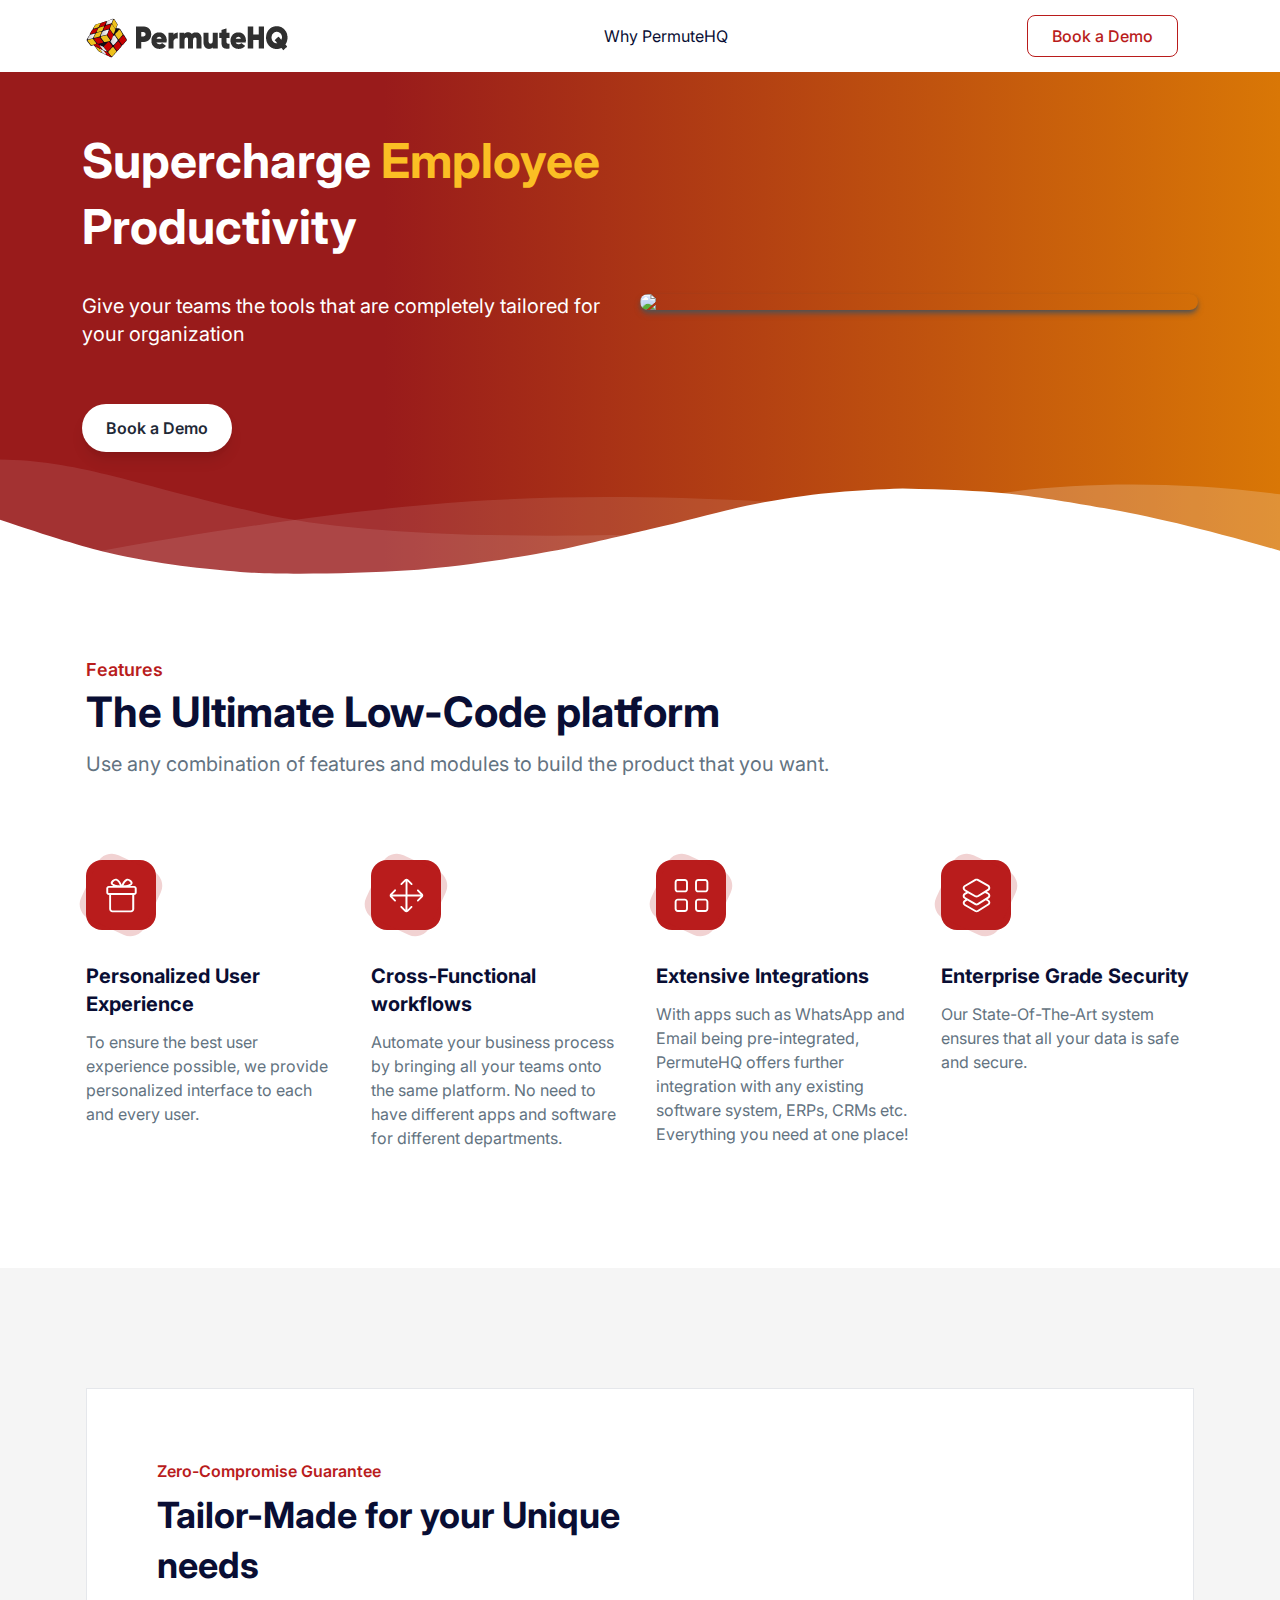
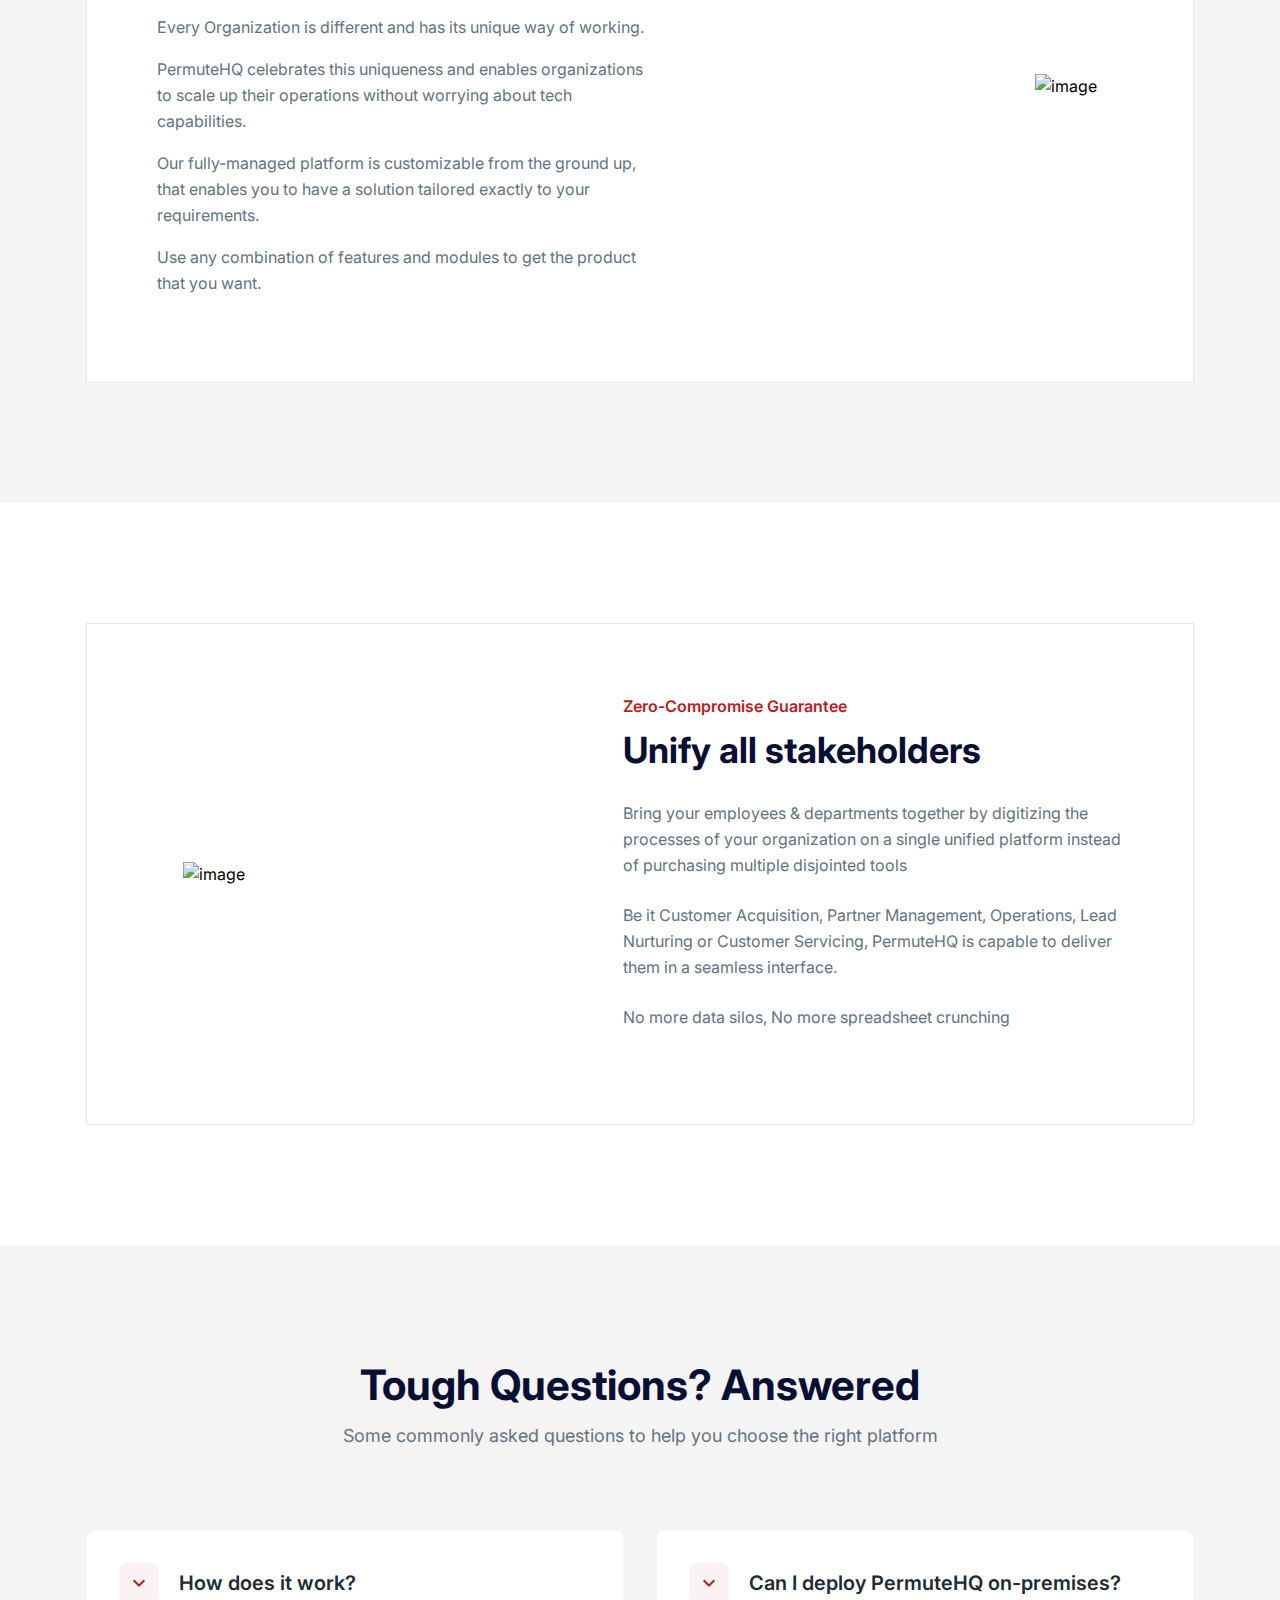
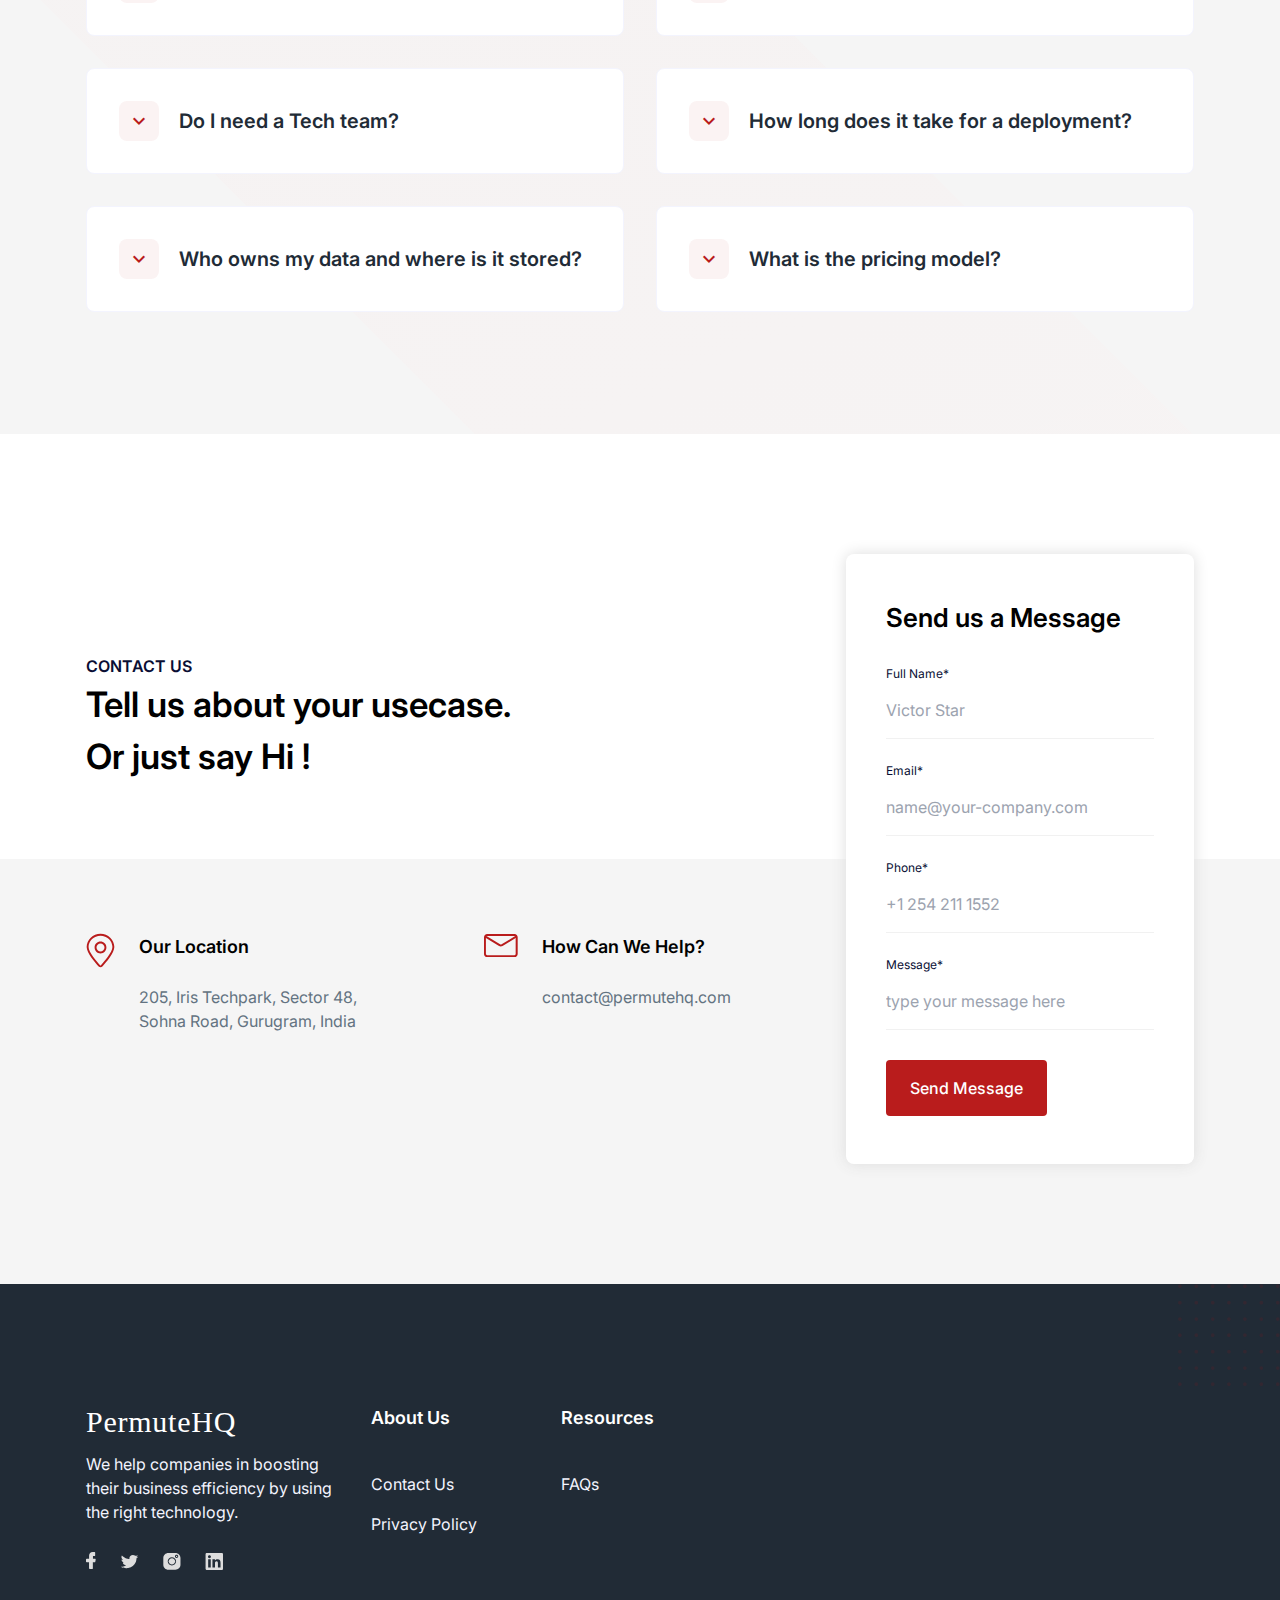
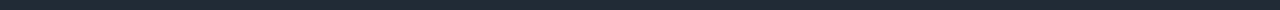
==== commit b72c2a3f: "Color to slider" ====
--- a/index.html
+++ b/index.html
@@ -123,14 +123,14 @@
                                             Why PermuteHQ
                                         </a>
                                     </li>
-                                    <li class="group relative">
+                                    <!-- <li class="group relative">
                                         <a
                                             href="#pricing"
                                             class="ud-menu-scroll mx-8 flex py-2 text-base text-dark group-hover:text-primary-700 lg:mr-0 lg:ml-7 lg:inline-flex lg:py-6 lg:px-0 xl:ml-12"
                                         >
                                             Pricing
                                         </a>
-                                    </li>
+                                    </li> -->
                                     <!-- <li class="submenu-item group relative">
                                         <a
                                             href="javascript:void(0)"
@@ -186,1342 +186,222 @@
         <!-- ====== Navbar Section End -->
 
         
-        <!-- ====== Hero Section Start -->
-        <div id="home" class="relative overflow-hidden bg-neutral-100 pt-[120px] md:pt-[130px] lg:pt-[160px]">
-            <div class="container">
-                <div class="-mx-4 flex flex-wrap items-center">
-                    <div class="w-full px-4">
-                        <div class="hero-content mx-auto text-center" data-wow-delay=".2s">
-                            <h1
-                                class="mb-8 text-3xl font-bold leading-snug sm:text-4xl sm:leading-snug md:text-6xl md:leading-snug"
-                            >
-                                <span class="block">
-                                    Supercharge
-                                    <span
-                                        class="typer"
-                                        id="hero-typer"
-                                        data-words="Employee,Sales,Ops,Telecaller,Employee"
-                                        data-delay="50"
-                                        data-loop="false"
-                                        data-deleteDelay="1000"
-                                        data-startDelay="1000"
-                                    >Employee</span>
-                                </span>
-                                Productivity
-                            </h1>
-                            <p
-                                class="mx-auto mb-10 max-w-[600px] text-base text-gray-700 sm:text-lg sm:leading-relaxed md:text-xl md:leading-relaxed"
-                            >
-                                Give your teams the tools that are completely tailored for your organization
-                            </p>
-                            <ul class="mb-10 flex flex-wrap items-center justify-center">
-                                <li>
-                                    <a
-                                        href="/book-a-demo"
-                                        class="inline-flex items-center justify-center rounded-lg rounded-md bg-primary-700 py-3 px-10 text-center text-base text-white transition hover:bg-primary-800 lg:px-8 xl:px-10"
-                                    >
-                                        Book a Demo
-                                    </a>
-                                </li>
-                                <!-- <li>
-                                    <a
-                                        href="javascript: void(0);"
-                                        target="_blank"
-                                        class="flex items-center py-4 px-6 text-base font-medium transition duration-300 ease-in-out hover:opacity-70 sm:px-10"
-                                    >
-                                        Learn More
-                                        <span class="pl-2">
-                                            <svg width="20" height="8" viewBox="0 0 20 8" class="fill-current">
-                                                <path
-                                                    d="M19.2188 2.90632L17.0625 0.343819C16.875 0.125069 16.5312 0.0938193 16.2812 0.281319C16.0625 0.468819 16.0312 0.812569 16.2188 1.06257L18.25 3.46882H0.9375C0.625 3.46882 0.375 3.71882 0.375 4.03132C0.375 4.34382 0.625 4.59382 0.9375 4.59382H18.25L16.2188 7.00007C16.0312 7.21882 16.0625 7.56257 16.2812 7.78132C16.375 7.87507 16.5 7.90632 16.625 7.90632C16.7812 7.90632 16.9375 7.84382 17.0312 7.71882L19.1875 5.15632C19.75 4.46882 19.75 3.53132 19.2188 2.90632Z"
-                                                />
-                                            </svg>
-                                        </span>
-                                    </a>
-                                </li> -->
-                            </ul>
-                        </div>
-                    </div>
-
-                    <div class="w-full px-4">
-                        <div class="wow fadeInUp relative z-10 mx-auto max-w-[845px]" data-wow-delay=".25s">
-                            <div class="mt-16">
-                                <img
-                                    src="assets/images/hero/hero-image.jpg"
-                                    alt="hero"
-                                    class="mx-auto max-w-full rounded-t-xl rounded-tr-xl"
-                                />
-                            </div>
-                            <div class="absolute bottom-0 -left-9 z-[-1]">
-                                <svg
-                                    width="134"
-                                    height="106"
-                                    viewBox="0 0 134 106"
-                                    fill="none"
-                                    xmlns="http://www.w3.org/2000/svg"
-                                >
-                                    <circle
-                                        cx="1.66667"
-                                        cy="104"
-                                        r="1.66667"
-                                        transform="rotate(-90 1.66667 104)"
-                                        fill="red"
-                                    />
-                                    <circle
-                                        cx="16.3333"
-                                        cy="104"
-                                        r="1.66667"
-                                        transform="rotate(-90 16.3333 104)"
-                                        fill="red"
-                                    />
-                                    <circle cx="31" cy="104" r="1.66667" transform="rotate(-90 31 104)" fill="red" />
-                                    <circle
-                                        cx="45.6667"
-                                        cy="104"
-                                        r="1.66667"
-                                        transform="rotate(-90 45.6667 104)"
-                                        fill="red"
-                                    />
-                                    <circle
-                                        cx="60.3333"
-                                        cy="104"
-                                        r="1.66667"
-                                        transform="rotate(-90 60.3333 104)"
-                                        fill="red"
-                                    />
-                                    <circle
-                                        cx="88.6667"
-                                        cy="104"
-                                        r="1.66667"
-                                        transform="rotate(-90 88.6667 104)"
-                                        fill="red"
-                                    />
-                                    <circle
-                                        cx="117.667"
-                                        cy="104"
-                                        r="1.66667"
-                                        transform="rotate(-90 117.667 104)"
-                                        fill="red"
-                                    />
-                                    <circle
-                                        cx="74.6667"
-                                        cy="104"
-                                        r="1.66667"
-                                        transform="rotate(-90 74.6667 104)"
-                                        fill="red"
-                                    />
-                                    <circle cx="103" cy="104" r="1.66667" transform="rotate(-90 103 104)" fill="red" />
-                                    <circle cx="132" cy="104" r="1.66667" transform="rotate(-90 132 104)" fill="red" />
-                                    <circle
-                                        cx="1.66667"
-                                        cy="89.3333"
-                                        r="1.66667"
-                                        transform="rotate(-90 1.66667 89.3333)"
-                                        fill="red"
-                                    />
-                                    <circle
-                                        cx="16.3333"
-                                        cy="89.3333"
-                                        r="1.66667"
-                                        transform="rotate(-90 16.3333 89.3333)"
-                                        fill="red"
-                                    />
-                                    <circle
-                                        cx="31"
-                                        cy="89.3333"
-                                        r="1.66667"
-                                        transform="rotate(-90 31 89.3333)"
-                                        fill="red"
-                                    />
-                                    <circle
-                                        cx="45.6667"
-                                        cy="89.3333"
-                                        r="1.66667"
-                                        transform="rotate(-90 45.6667 89.3333)"
-                                        fill="red"
-                                    />
-                                    <circle
-                                        cx="60.3333"
-                                        cy="89.3338"
-                                        r="1.66667"
-                                        transform="rotate(-90 60.3333 89.3338)"
-                                        fill="red"
-                                    />
-                                    <circle
-                                        cx="88.6667"
-                                        cy="89.3338"
-                                        r="1.66667"
-                                        transform="rotate(-90 88.6667 89.3338)"
-                                        fill="red"
-                                    />
-                                    <circle
-                                        cx="117.667"
-                                        cy="89.3338"
-                                        r="1.66667"
-                                        transform="rotate(-90 117.667 89.3338)"
-                                        fill="red"
-                                    />
-                                    <circle
-                                        cx="74.6667"
-                                        cy="89.3338"
-                                        r="1.66667"
-                                        transform="rotate(-90 74.6667 89.3338)"
-                                        fill="red"
-                                    />
-                                    <circle
-                                        cx="103"
-                                        cy="89.3338"
-                                        r="1.66667"
-                                        transform="rotate(-90 103 89.3338)"
-                                        fill="red"
-                                    />
-                                    <circle
-                                        cx="132"
-                                        cy="89.3338"
-                                        r="1.66667"
-                                        transform="rotate(-90 132 89.3338)"
-                                        fill="red"
-                                    />
-                                    <circle
-                                        cx="1.66667"
-                                        cy="74.6673"
-                                        r="1.66667"
-                                        transform="rotate(-90 1.66667 74.6673)"
-                                        fill="red"
-                                    />
-                                    <circle
-                                        cx="1.66667"
-                                        cy="31.0003"
-                                        r="1.66667"
-                                        transform="rotate(-90 1.66667 31.0003)"
-                                        fill="red"
-                                    />
-                                    <circle
-                                        cx="16.3333"
-                                        cy="74.6668"
-                                        r="1.66667"
-                                        transform="rotate(-90 16.3333 74.6668)"
-                                        fill="red"
-                                    />
-                                    <circle
-                                        cx="16.3333"
-                                        cy="31.0003"
-                                        r="1.66667"
-                                        transform="rotate(-90 16.3333 31.0003)"
-                                        fill="red"
-                                    />
-                                    <circle
-                                        cx="31"
-                                        cy="74.6668"
-                                        r="1.66667"
-                                        transform="rotate(-90 31 74.6668)"
-                                        fill="red"
-                                    />
-                                    <circle
-                                        cx="31"
-                                        cy="31.0003"
-                                        r="1.66667"
-                                        transform="rotate(-90 31 31.0003)"
-                                        fill="red"
-                                    />
-                                    <circle
-                                        cx="45.6667"
-                                        cy="74.6668"
-                                        r="1.66667"
-                                        transform="rotate(-90 45.6667 74.6668)"
-                                        fill="red"
-                                    />
-                                    <circle
-                                        cx="45.6667"
-                                        cy="31.0003"
-                                        r="1.66667"
-                                        transform="rotate(-90 45.6667 31.0003)"
-                                        fill="red"
-                                    />
-                                    <circle
-                                        cx="60.3333"
-                                        cy="74.6668"
-                                        r="1.66667"
-                                        transform="rotate(-90 60.3333 74.6668)"
-                                        fill="red"
-                                    />
-                                    <circle
-                                        cx="60.3333"
-                                        cy="31.0001"
-                                        r="1.66667"
-                                        transform="rotate(-90 60.3333 31.0001)"
-                                        fill="red"
-                                    />
-                                    <circle
-                                        cx="88.6667"
-                                        cy="74.6668"
-                                        r="1.66667"
-                                        transform="rotate(-90 88.6667 74.6668)"
-                                        fill="red"
-                                    />
-                                    <circle
-                                        cx="88.6667"
-                                        cy="31.0001"
-                                        r="1.66667"
-                                        transform="rotate(-90 88.6667 31.0001)"
-                                        fill="red"
-                                    />
-                                    <circle
-                                        cx="117.667"
-                                        cy="74.6668"
-                                        r="1.66667"
-                                        transform="rotate(-90 117.667 74.6668)"
-                                        fill="red"
-                                    />
-                                    <circle
-                                        cx="117.667"
-                                        cy="31.0001"
-                                        r="1.66667"
-                                        transform="rotate(-90 117.667 31.0001)"
-                                        fill="red"
-                                    />
-                                    <circle
-                                        cx="74.6667"
-                                        cy="74.6668"
-                                        r="1.66667"
-                                        transform="rotate(-90 74.6667 74.6668)"
-                                        fill="red"
-                                    />
-                                    <circle
-                                        cx="74.6667"
-                                        cy="31.0001"
-                                        r="1.66667"
-                                        transform="rotate(-90 74.6667 31.0001)"
-                                        fill="red"
-                                    />
-                                    <circle
-                                        cx="103"
-                                        cy="74.6668"
-                                        r="1.66667"
-                                        transform="rotate(-90 103 74.6668)"
-                                        fill="red"
-                                    />
-                                    <circle
-                                        cx="103"
-                                        cy="31.0001"
-                                        r="1.66667"
-                                        transform="rotate(-90 103 31.0001)"
-                                        fill="red"
-                                    />
-                                    <circle
-                                        cx="132"
-                                        cy="74.6668"
-                                        r="1.66667"
-                                        transform="rotate(-90 132 74.6668)"
-                                        fill="red"
-                                    />
-                                    <circle
-                                        cx="132"
-                                        cy="31.0001"
-                                        r="1.66667"
-                                        transform="rotate(-90 132 31.0001)"
-                                        fill="red"
-                                    />
-                                    <circle
-                                        cx="1.66667"
-                                        cy="60.0003"
-                                        r="1.66667"
-                                        transform="rotate(-90 1.66667 60.0003)"
-                                        fill="red"
-                                    />
-                                    <circle
-                                        cx="1.66667"
-                                        cy="16.3336"
-                                        r="1.66667"
-                                        transform="rotate(-90 1.66667 16.3336)"
-                                        fill="red"
-                                    />
-                                    <circle
-                                        cx="16.3333"
-                                        cy="60.0003"
-                                        r="1.66667"
-                                        transform="rotate(-90 16.3333 60.0003)"
-                                        fill="red"
-                                    />
-                                    <circle
-                                        cx="16.3333"
-                                        cy="16.3336"
-                                        r="1.66667"
-                                        transform="rotate(-90 16.3333 16.3336)"
-                                        fill="red"
-                                    />
-                                    <circle
-                                        cx="31"
-                                        cy="60.0003"
-                                        r="1.66667"
-                                        transform="rotate(-90 31 60.0003)"
-                                        fill="red"
-                                    />
-                                    <circle
-                                        cx="31"
-                                        cy="16.3336"
-                                        r="1.66667"
-                                        transform="rotate(-90 31 16.3336)"
-                                        fill="red"
-                                    />
-                                    <circle
-                                        cx="45.6667"
-                                        cy="60.0003"
-                                        r="1.66667"
-                                        transform="rotate(-90 45.6667 60.0003)"
-                                        fill="red"
-                                    />
-                                    <circle
-                                        cx="45.6667"
-                                        cy="16.3336"
-                                        r="1.66667"
-                                        transform="rotate(-90 45.6667 16.3336)"
-                                        fill="red"
-                                    />
-                                    <circle
-                                        cx="60.3333"
-                                        cy="60.0003"
-                                        r="1.66667"
-                                        transform="rotate(-90 60.3333 60.0003)"
-                                        fill="red"
-                                    />
-                                    <circle
-                                        cx="60.3333"
-                                        cy="16.3336"
-                                        r="1.66667"
-                                        transform="rotate(-90 60.3333 16.3336)"
-                                        fill="red"
-                                    />
-                                    <circle
-                                        cx="88.6667"
-                                        cy="60.0003"
-                                        r="1.66667"
-                                        transform="rotate(-90 88.6667 60.0003)"
-                                        fill="red"
-                                    />
-                                    <circle
-                                        cx="88.6667"
-                                        cy="16.3336"
-                                        r="1.66667"
-                                        transform="rotate(-90 88.6667 16.3336)"
-                                        fill="red"
-                                    />
-                                    <circle
-                                        cx="117.667"
-                                        cy="60.0003"
-                                        r="1.66667"
-                                        transform="rotate(-90 117.667 60.0003)"
-                                        fill="red"
-                                    />
-                                    <circle
-                                        cx="117.667"
-                                        cy="16.3336"
-                                        r="1.66667"
-                                        transform="rotate(-90 117.667 16.3336)"
-                                        fill="red"
-                                    />
-                                    <circle
-                                        cx="74.6667"
-                                        cy="60.0003"
-                                        r="1.66667"
-                                        transform="rotate(-90 74.6667 60.0003)"
-                                        fill="red"
-                                    />
-                                    <circle
-                                        cx="74.6667"
-                                        cy="16.3336"
-                                        r="1.66667"
-                                        transform="rotate(-90 74.6667 16.3336)"
-                                        fill="red"
-                                    />
-                                    <circle
-                                        cx="103"
-                                        cy="60.0003"
-                                        r="1.66667"
-                                        transform="rotate(-90 103 60.0003)"
-                                        fill="red"
-                                    />
-                                    <circle
-                                        cx="103"
-                                        cy="16.3336"
-                                        r="1.66667"
-                                        transform="rotate(-90 103 16.3336)"
-                                        fill="red"
-                                    />
-                                    <circle
-                                        cx="132"
-                                        cy="60.0003"
-                                        r="1.66667"
-                                        transform="rotate(-90 132 60.0003)"
-                                        fill="red"
-                                    />
-                                    <circle
-                                        cx="132"
-                                        cy="16.3336"
-                                        r="1.66667"
-                                        transform="rotate(-90 132 16.3336)"
-                                        fill="red"
-                                    />
-                                    <circle
-                                        cx="1.66667"
-                                        cy="45.3336"
-                                        r="1.66667"
-                                        transform="rotate(-90 1.66667 45.3336)"
-                                        fill="red"
-                                    />
-                                    <circle
-                                        cx="1.66667"
-                                        cy="1.66683"
-                                        r="1.66667"
-                                        transform="rotate(-90 1.66667 1.66683)"
-                                        fill="red"
-                                    />
-                                    <circle
-                                        cx="16.3333"
-                                        cy="45.3336"
-                                        r="1.66667"
-                                        transform="rotate(-90 16.3333 45.3336)"
-                                        fill="red"
-                                    />
-                                    <circle
-                                        cx="16.3333"
-                                        cy="1.66683"
-                                        r="1.66667"
-                                        transform="rotate(-90 16.3333 1.66683)"
-                                        fill="red"
-                                    />
-                                    <circle
-                                        cx="31"
-                                        cy="45.3336"
-                                        r="1.66667"
-                                        transform="rotate(-90 31 45.3336)"
-                                        fill="red"
-                                    />
-                                    <circle
-                                        cx="31"
-                                        cy="1.66683"
-                                        r="1.66667"
-                                        transform="rotate(-90 31 1.66683)"
-                                        fill="red"
-                                    />
-                                    <circle
-                                        cx="45.6667"
-                                        cy="45.3336"
-                                        r="1.66667"
-                                        transform="rotate(-90 45.6667 45.3336)"
-                                        fill="red"
-                                    />
-                                    <circle
-                                        cx="45.6667"
-                                        cy="1.66683"
-                                        r="1.66667"
-                                        transform="rotate(-90 45.6667 1.66683)"
-                                        fill="red"
-                                    />
-                                    <circle
-                                        cx="60.3333"
-                                        cy="45.3338"
-                                        r="1.66667"
-                                        transform="rotate(-90 60.3333 45.3338)"
-                                        fill="red"
-                                    />
-                                    <circle
-                                        cx="60.3333"
-                                        cy="1.66707"
-                                        r="1.66667"
-                                        transform="rotate(-90 60.3333 1.66707)"
-                                        fill="red"
-                                    />
-                                    <circle
-                                        cx="88.6667"
-                                        cy="45.3338"
-                                        r="1.66667"
-                                        transform="rotate(-90 88.6667 45.3338)"
-                                        fill="red"
-                                    />
-                                    <circle
-                                        cx="88.6667"
-                                        cy="1.66707"
-                                        r="1.66667"
-                                        transform="rotate(-90 88.6667 1.66707)"
-                                        fill="red"
-                                    />
-                                    <circle
-                                        cx="117.667"
-                                        cy="45.3338"
-                                        r="1.66667"
-                                        transform="rotate(-90 117.667 45.3338)"
-                                        fill="red"
-                                    />
-                                    <circle
-                                        cx="117.667"
-                                        cy="1.66707"
-                                        r="1.66667"
-                                        transform="rotate(-90 117.667 1.66707)"
-                                        fill="red"
-                                    />
-                                    <circle
-                                        cx="74.6667"
-                                        cy="45.3338"
-                                        r="1.66667"
-                                        transform="rotate(-90 74.6667 45.3338)"
-                                        fill="red"
-                                    />
-                                    <circle
-                                        cx="74.6667"
-                                        cy="1.66707"
-                                        r="1.66667"
-                                        transform="rotate(-90 74.6667 1.66707)"
-                                        fill="red"
-                                    />
-                                    <circle
-                                        cx="103"
-                                        cy="45.3338"
-                                        r="1.66667"
-                                        transform="rotate(-90 103 45.3338)"
-                                        fill="red"
-                                    />
-                                    <circle
-                                        cx="103"
-                                        cy="1.66707"
-                                        r="1.66667"
-                                        transform="rotate(-90 103 1.66707)"
-                                        fill="red"
-                                    />
-                                    <circle
-                                        cx="132"
-                                        cy="45.3338"
-                                        r="1.66667"
-                                        transform="rotate(-90 132 45.3338)"
-                                        fill="red"
-                                    />
-                                    <circle
-                                        cx="132"
-                                        cy="1.66707"
-                                        r="1.66667"
-                                        transform="rotate(-90 132 1.66707)"
-                                        fill="red"
-                                    />
-                                </svg>
-                            </div>
-                            <div class="absolute -top-6 -right-6 z-[-1]">
-                                <svg
-                                    width="134"
-                                    height="106"
-                                    viewBox="0 0 134 106"
-                                    fill="none"
-                                    xmlns="http://www.w3.org/2000/svg"
-                                >
-                                    <circle
-                                        cx="1.66667"
-                                        cy="104"
-                                        r="1.66667"
-                                        transform="rotate(-90 1.66667 104)"
-                                        fill="red"
-                                    />
-                                    <circle
-                                        cx="16.3333"
-                                        cy="104"
-                                        r="1.66667"
-                                        transform="rotate(-90 16.3333 104)"
-                                        fill="red"
-                                    />
-                                    <circle cx="31" cy="104" r="1.66667" transform="rotate(-90 31 104)" fill="red" />
-                                    <circle
-                                        cx="45.6667"
-                                        cy="104"
-                                        r="1.66667"
-                                        transform="rotate(-90 45.6667 104)"
-                                        fill="red"
-                                    />
-                                    <circle
-                                        cx="60.3333"
-                                        cy="104"
-                                        r="1.66667"
-                                        transform="rotate(-90 60.3333 104)"
-                                        fill="red"
-                                    />
-                                    <circle
-                                        cx="88.6667"
-                                        cy="104"
-                                        r="1.66667"
-                                        transform="rotate(-90 88.6667 104)"
-                                        fill="red"
-                                    />
-                                    <circle
-                                        cx="117.667"
-                                        cy="104"
-                                        r="1.66667"
-                                        transform="rotate(-90 117.667 104)"
-                                        fill="red"
-                                    />
-                                    <circle
-                                        cx="74.6667"
-                                        cy="104"
-                                        r="1.66667"
-                                        transform="rotate(-90 74.6667 104)"
-                                        fill="red"
-                                    />
-                                    <circle cx="103" cy="104" r="1.66667" transform="rotate(-90 103 104)" fill="red" />
-                                    <circle cx="132" cy="104" r="1.66667" transform="rotate(-90 132 104)" fill="red" />
-                                    <circle
-                                        cx="1.66667"
-                                        cy="89.3333"
-                                        r="1.66667"
-                                        transform="rotate(-90 1.66667 89.3333)"
-                                        fill="red"
-                                    />
-                                    <circle
-                                        cx="16.3333"
-                                        cy="89.3333"
-                                        r="1.66667"
-                                        transform="rotate(-90 16.3333 89.3333)"
-                                        fill="red"
-                                    />
-                                    <circle
-                                        cx="31"
-                                        cy="89.3333"
-                                        r="1.66667"
-                                        transform="rotate(-90 31 89.3333)"
-                                        fill="red"
-                                    />
-                                    <circle
-                                        cx="45.6667"
-                                        cy="89.3333"
-                                        r="1.66667"
-                                        transform="rotate(-90 45.6667 89.3333)"
-                                        fill="red"
-                                    />
-                                    <circle
-                                        cx="60.3333"
-                                        cy="89.3338"
-                                        r="1.66667"
-                                        transform="rotate(-90 60.3333 89.3338)"
-                                        fill="red"
-                                    />
-                                    <circle
-                                        cx="88.6667"
-                                        cy="89.3338"
-                                        r="1.66667"
-                                        transform="rotate(-90 88.6667 89.3338)"
-                                        fill="red"
-                                    />
-                                    <circle
-                                        cx="117.667"
-                                        cy="89.3338"
-                                        r="1.66667"
-                                        transform="rotate(-90 117.667 89.3338)"
-                                        fill="red"
-                                    />
-                                    <circle
-                                        cx="74.6667"
-                                        cy="89.3338"
-                                        r="1.66667"
-                                        transform="rotate(-90 74.6667 89.3338)"
-                                        fill="red"
-                                    />
-                                    <circle
-                                        cx="103"
-                                        cy="89.3338"
-                                        r="1.66667"
-                                        transform="rotate(-90 103 89.3338)"
-                                        fill="red"
-                                    />
-                                    <circle
-                                        cx="132"
-                                        cy="89.3338"
-                                        r="1.66667"
-                                        transform="rotate(-90 132 89.3338)"
-                                        fill="red"
-                                    />
-                                    <circle
-                                        cx="1.66667"
-                                        cy="74.6673"
-                                        r="1.66667"
-                                        transform="rotate(-90 1.66667 74.6673)"
-                                        fill="red"
-                                    />
-                                    <circle
-                                        cx="1.66667"
-                                        cy="31.0003"
-                                        r="1.66667"
-                                        transform="rotate(-90 1.66667 31.0003)"
-                                        fill="red"
-                                    />
-                                    <circle
-                                        cx="16.3333"
-                                        cy="74.6668"
-                                        r="1.66667"
-                                        transform="rotate(-90 16.3333 74.6668)"
-                                        fill="red"
-                                    />
-                                    <circle
-                                        cx="16.3333"
-                                        cy="31.0003"
-                                        r="1.66667"
-                                        transform="rotate(-90 16.3333 31.0003)"
-                                        fill="red"
-                                    />
-                                    <circle
-                                        cx="31"
-                                        cy="74.6668"
-                                        r="1.66667"
-                                        transform="rotate(-90 31 74.6668)"
-                                        fill="red"
-                                    />
-                                    <circle
-                                        cx="31"
-                                        cy="31.0003"
-                                        r="1.66667"
-                                        transform="rotate(-90 31 31.0003)"
-                                        fill="red"
-                                    />
-                                    <circle
-                                        cx="45.6667"
-                                        cy="74.6668"
-                                        r="1.66667"
-                                        transform="rotate(-90 45.6667 74.6668)"
-                                        fill="red"
-                                    />
-                                    <circle
-                                        cx="45.6667"
-                                        cy="31.0003"
-                                        r="1.66667"
-                                        transform="rotate(-90 45.6667 31.0003)"
-                                        fill="red"
-                                    />
-                                    <circle
-                                        cx="60.3333"
-                                        cy="74.6668"
-                                        r="1.66667"
-                                        transform="rotate(-90 60.3333 74.6668)"
-                                        fill="red"
-                                    />
-                                    <circle
-                                        cx="60.3333"
-                                        cy="31.0001"
-                                        r="1.66667"
-                                        transform="rotate(-90 60.3333 31.0001)"
-                                        fill="red"
-                                    />
-                                    <circle
-                                        cx="88.6667"
-                                        cy="74.6668"
-                                        r="1.66667"
-                                        transform="rotate(-90 88.6667 74.6668)"
-                                        fill="red"
-                                    />
-                                    <circle
-                                        cx="88.6667"
-                                        cy="31.0001"
-                                        r="1.66667"
-                                        transform="rotate(-90 88.6667 31.0001)"
-                                        fill="red"
-                                    />
-                                    <circle
-                                        cx="117.667"
-                                        cy="74.6668"
-                                        r="1.66667"
-                                        transform="rotate(-90 117.667 74.6668)"
-                                        fill="red"
-                                    />
-                                    <circle
-                                        cx="117.667"
-                                        cy="31.0001"
-                                        r="1.66667"
-                                        transform="rotate(-90 117.667 31.0001)"
-                                        fill="red"
-                                    />
-                                    <circle
-                                        cx="74.6667"
-                                        cy="74.6668"
-                                        r="1.66667"
-                                        transform="rotate(-90 74.6667 74.6668)"
-                                        fill="red"
-                                    />
-                                    <circle
-                                        cx="74.6667"
-                                        cy="31.0001"
-                                        r="1.66667"
-                                        transform="rotate(-90 74.6667 31.0001)"
-                                        fill="red"
-                                    />
-                                    <circle
-                                        cx="103"
-                                        cy="74.6668"
-                                        r="1.66667"
-                                        transform="rotate(-90 103 74.6668)"
-                                        fill="red"
-                                    />
-                                    <circle
-                                        cx="103"
-                                        cy="31.0001"
-                                        r="1.66667"
-                                        transform="rotate(-90 103 31.0001)"
-                                        fill="red"
-                                    />
-                                    <circle
-                                        cx="132"
-                                        cy="74.6668"
-                                        r="1.66667"
-                                        transform="rotate(-90 132 74.6668)"
-                                        fill="red"
-                                    />
-                                    <circle
-                                        cx="132"
-                                        cy="31.0001"
-                                        r="1.66667"
-                                        transform="rotate(-90 132 31.0001)"
-                                        fill="red"
-                                    />
-                                    <circle
-                                        cx="1.66667"
-                                        cy="60.0003"
-                                        r="1.66667"
-                                        transform="rotate(-90 1.66667 60.0003)"
-                                        fill="red"
-                                    />
-                                    <circle
-                                        cx="1.66667"
-                                        cy="16.3336"
-                                        r="1.66667"
-                                        transform="rotate(-90 1.66667 16.3336)"
-                                        fill="red"
-                                    />
-                                    <circle
-                                        cx="16.3333"
-                                        cy="60.0003"
-                                        r="1.66667"
-                                        transform="rotate(-90 16.3333 60.0003)"
-                                        fill="red"
-                                    />
-                                    <circle
-                                        cx="16.3333"
-                                        cy="16.3336"
-                                        r="1.66667"
-                                        transform="rotate(-90 16.3333 16.3336)"
-                                        fill="red"
-                                    />
-                                    <circle
-                                        cx="31"
-                                        cy="60.0003"
-                                        r="1.66667"
-                                        transform="rotate(-90 31 60.0003)"
-                                        fill="red"
-                                    />
-                                    <circle
-                                        cx="31"
-                                        cy="16.3336"
-                                        r="1.66667"
-                                        transform="rotate(-90 31 16.3336)"
-                                        fill="red"
-                                    />
-                                    <circle
-                                        cx="45.6667"
-                                        cy="60.0003"
-                                        r="1.66667"
-                                        transform="rotate(-90 45.6667 60.0003)"
-                                        fill="red"
-                                    />
-                                    <circle
-                                        cx="45.6667"
-                                        cy="16.3336"
-                                        r="1.66667"
-                                        transform="rotate(-90 45.6667 16.3336)"
-                                        fill="red"
-                                    />
-                                    <circle
-                                        cx="60.3333"
-                                        cy="60.0003"
-                                        r="1.66667"
-                                        transform="rotate(-90 60.3333 60.0003)"
-                                        fill="red"
-                                    />
-                                    <circle
-                                        cx="60.3333"
-                                        cy="16.3336"
-                                        r="1.66667"
-                                        transform="rotate(-90 60.3333 16.3336)"
-                                        fill="red"
-                                    />
-                                    <circle
-                                        cx="88.6667"
-                                        cy="60.0003"
-                                        r="1.66667"
-                                        transform="rotate(-90 88.6667 60.0003)"
-                                        fill="red"
-                                    />
-                                    <circle
-                                        cx="88.6667"
-                                        cy="16.3336"
-                                        r="1.66667"
-                                        transform="rotate(-90 88.6667 16.3336)"
-                                        fill="red"
-                                    />
-                                    <circle
-                                        cx="117.667"
-                                        cy="60.0003"
-                                        r="1.66667"
-                                        transform="rotate(-90 117.667 60.0003)"
-                                        fill="red"
-                                    />
-                                    <circle
-                                        cx="117.667"
-                                        cy="16.3336"
-                                        r="1.66667"
-                                        transform="rotate(-90 117.667 16.3336)"
-                                        fill="red"
-                                    />
-                                    <circle
-                                        cx="74.6667"
-                                        cy="60.0003"
-                                        r="1.66667"
-                                        transform="rotate(-90 74.6667 60.0003)"
-                                        fill="red"
-                                    />
-                                    <circle
-                                        cx="74.6667"
-                                        cy="16.3336"
-                                        r="1.66667"
-                                        transform="rotate(-90 74.6667 16.3336)"
-                                        fill="red"
-                                    />
-                                    <circle
-                                        cx="103"
-                                        cy="60.0003"
-                                        r="1.66667"
-                                        transform="rotate(-90 103 60.0003)"
-                                        fill="red"
-                                    />
-                                    <circle
-                                        cx="103"
-                                        cy="16.3336"
-                                        r="1.66667"
-                                        transform="rotate(-90 103 16.3336)"
-                                        fill="red"
-                                    />
-                                    <circle
-                                        cx="132"
-                                        cy="60.0003"
-                                        r="1.66667"
-                                        transform="rotate(-90 132 60.0003)"
-                                        fill="red"
-                                    />
-                                    <circle
-                                        cx="132"
-                                        cy="16.3336"
-                                        r="1.66667"
-                                        transform="rotate(-90 132 16.3336)"
-                                        fill="red"
-                                    />
-                                    <circle
-                                        cx="1.66667"
-                                        cy="45.3336"
-                                        r="1.66667"
-                                        transform="rotate(-90 1.66667 45.3336)"
-                                        fill="red"
-                                    />
-                                    <circle
-                                        cx="1.66667"
-                                        cy="1.66683"
-                                        r="1.66667"
-                                        transform="rotate(-90 1.66667 1.66683)"
-                                        fill="red"
-                                    />
-                                    <circle
-                                        cx="16.3333"
-                                        cy="45.3336"
-                                        r="1.66667"
-                                        transform="rotate(-90 16.3333 45.3336)"
-                                        fill="red"
-                                    />
-                                    <circle
-                                        cx="16.3333"
-                                        cy="1.66683"
-                                        r="1.66667"
-                                        transform="rotate(-90 16.3333 1.66683)"
-                                        fill="red"
-                                    />
-                                    <circle
-                                        cx="31"
-                                        cy="45.3336"
-                                        r="1.66667"
-                                        transform="rotate(-90 31 45.3336)"
-                                        fill="red"
-                                    />
-                                    <circle
-                                        cx="31"
-                                        cy="1.66683"
-                                        r="1.66667"
-                                        transform="rotate(-90 31 1.66683)"
-                                        fill="red"
-                                    />
-                                    <circle
-                                        cx="45.6667"
-                                        cy="45.3336"
-                                        r="1.66667"
-                                        transform="rotate(-90 45.6667 45.3336)"
-                                        fill="red"
-                                    />
-                                    <circle
-                                        cx="45.6667"
-                                        cy="1.66683"
-                                        r="1.66667"
-                                        transform="rotate(-90 45.6667 1.66683)"
-                                        fill="red"
-                                    />
-                                    <circle
-                                        cx="60.3333"
-                                        cy="45.3338"
-                                        r="1.66667"
-                                        transform="rotate(-90 60.3333 45.3338)"
-                                        fill="red"
-                                    />
-                                    <circle
-                                        cx="60.3333"
-                                        cy="1.66707"
-                                        r="1.66667"
-                                        transform="rotate(-90 60.3333 1.66707)"
-                                        fill="red"
-                                    />
-                                    <circle
-                                        cx="88.6667"
-                                        cy="45.3338"
-                                        r="1.66667"
-                                        transform="rotate(-90 88.6667 45.3338)"
-                                        fill="red"
-                                    />
-                                    <circle
-                                        cx="88.6667"
-                                        cy="1.66707"
-                                        r="1.66667"
-                                        transform="rotate(-90 88.6667 1.66707)"
-                                        fill="red"
-                                    />
-                                    <circle
-                                        cx="117.667"
-                                        cy="45.3338"
-                                        r="1.66667"
-                                        transform="rotate(-90 117.667 45.3338)"
-                                        fill="red"
-                                    />
-                                    <circle
-                                        cx="117.667"
-                                        cy="1.66707"
-                                        r="1.66667"
-                                        transform="rotate(-90 117.667 1.66707)"
-                                        fill="red"
-                                    />
-                                    <circle
-                                        cx="74.6667"
-                                        cy="45.3338"
-                                        r="1.66667"
-                                        transform="rotate(-90 74.6667 45.3338)"
-                                        fill="red"
-                                    />
-                                    <circle
-                                        cx="74.6667"
-                                        cy="1.66707"
-                                        r="1.66667"
-                                        transform="rotate(-90 74.6667 1.66707)"
-                                        fill="red"
-                                    />
-                                    <circle
-                                        cx="103"
-                                        cy="45.3338"
-                                        r="1.66667"
-                                        transform="rotate(-90 103 45.3338)"
-                                        fill="red"
-                                    />
-                                    <circle
-                                        cx="103"
-                                        cy="1.66707"
-                                        r="1.66667"
-                                        transform="rotate(-90 103 1.66707)"
-                                        fill="red"
-                                    />
-                                    <circle
-                                        cx="132"
-                                        cy="45.3338"
-                                        r="1.66667"
-                                        transform="rotate(-90 132 45.3338)"
-                                        fill="red"
-                                    />
-                                    <circle
-                                        cx="132"
-                                        cy="1.66707"
-                                        r="1.66667"
-                                        transform="rotate(-90 132 1.66707)"
-                                        fill="red"
-                                    />
-                                </svg>
-                            </div>
-                        </div>
-                    </div>
-                </div>
+<section id="hero" class="gradient text-white">
+    <div class="pt-32 pb-10">
+        <div class="container mx-auto flex flex-col flex-wrap items-center px-3 md:flex-row">
+            <!--Left Col-->
+            <div class="flex w-full flex-col items-start justify-center text-center md:w-1/2 md:text-left">
+                <!-- <p class="tracking-loose w-full uppercase">Permute Solutions</p> -->
+                <h1
+                    class="mb-8 text-2xl font-bold leading-snug sm:text-3xl sm:leading-snug md:text-5xl md:leading-snug"
+                >
+                    <span class="block">
+                        Supercharge
+                        <span
+                            class="typer"
+                            id="hero-typer"
+                            data-words="Employee,Sales,Ops,Telecaller,Employee"
+                            data-delay="50"
+                            data-loop="false"
+                            data-colors="#fbbf24"
+                            data-deleteDelay="1000"
+                            data-startDelay="1000"
+                            >Employee</span
+                        >
+                    </span>
+                    Productivity
+                </h1>
+                <p class="mb-8 text-lg md:text-xl leading-normal">
+                    Give your teams the tools that are completely tailored for your organization
+                </p>
+                <a
+                    href="/book-a-demo"
+                    class="focus:shadow-outline mx-auto my-6 transform rounded-full bg-white py-3 px-6 font-semibold text-gray-800 shadow-lg transition duration-300 ease-in-out hover:scale-105 focus:outline-none lg:mx-0"
+                >
+                    Book a Demo
+                </a>
+            </div>
+            <!--Right Col-->
+            <div class="w-full py-6 text-center md:w-1/2">
+                <img class="z-50 shadow-md shadow-neutral-600 rounded-lg" src="/assets/images/dashboard_1.png" />
             </div>
         </div>
-        <!-- ====== Hero Section End -->
-
-        <!-- ====== Features Section Start -->
-        <section class="pt-20 pb-8 lg:pt-[120px] lg:pb-[70px]">
-            <div class="container">
-                <div class="-mx-4 flex flex-wrap">
-                    <div class="w-full px-4">
-                        <div class="mb-12 lg:mb-20">
-                            <span class="mb-2 block text-lg font-semibold text-primary-700"> Features </span>
-                            <h2 class="mb-4 text-3xl font-bold text-dark sm:text-4xl md:text-[42px]">
-                                The Ultimate Low-Code platform
-                            </h2>
-                            <p class="text-lg leading-relaxed text-body-color sm:text-xl sm:leading-relaxed">
-                                Use any combination of features and modules to build the product that you want.
-                            </p>
-                        </div>
-                    </div>
-                </div>
-                <div class="-mx-4 flex flex-wrap">
-                    <div class="w-full px-4 md:w-1/2 lg:w-1/4">
-                        <div class="wow fadeInUp group mb-12 bg-white" data-wow-delay=".1s">
-                            <div
-                                class="relative z-10 mb-8 flex h-[70px] w-[70px] items-center justify-center rounded-2xl bg-primary-700"
-                            >
-                                <span
-                                    class="absolute top-0 left-0 z-[-1] mb-8 flex h-[70px] w-[70px] rotate-[25deg] items-center justify-center rounded-2xl bg-primary-700 bg-opacity-20 duration-300 group-hover:rotate-45"
-                                ></span>
-                                <svg
-                                    width="35"
-                                    height="35"
-                                    viewBox="0 0 52 52"
-                                    fill="none"
-                                    xmlns="http://www.w3.org/2000/svg"
-                                >
-                                    <path
-                                        d="M44.9313 11.7H38.9188C40.5438 10.9687 41.7626 9.99374 42.2501 8.69374C42.9001 6.98749 42.2501 5.19999 40.3001 3.33124C38.1876 1.29999 35.9938 0.568738 33.8001 1.13749C29.9813 2.11249 27.4626 7.06874 26.2438 9.99374C25.1063 7.06874 22.5876 2.11249 18.6876 1.13749C16.4938 0.568738 14.3001 1.29999 12.1876 3.33124C10.2376 5.19999 9.5876 6.98749 10.2376 8.69374C10.7251 9.99374 12.0251 10.9687 13.5688 11.7H7.06885C5.0376 11.7 3.4126 13.325 3.4126 15.3562V21.5312C3.4126 23.5625 5.0376 25.1875 7.06885 25.1875H7.71885V46.2312C7.71885 48.8312 9.83135 51.025 12.5126 51.025H40.1376C42.7376 51.025 44.9313 48.9125 44.9313 46.2312V25.1875C46.9626 25.1875 48.5876 23.5625 48.5876 21.5312V15.3562C48.5063 13.325 46.8813 11.7 44.9313 11.7ZM34.5313 3.98124C34.7751 3.89999 35.0188 3.89999 35.1813 3.89999C36.1563 3.89999 37.2126 4.38749 38.2688 5.52499C38.7563 6.01249 39.8126 7.06874 39.5688 7.79999C39.0001 9.34374 33.9626 10.6437 28.9251 11.05C30.0626 8.36874 32.1751 4.54999 34.5313 3.98124ZM13.0001 7.71874C12.7563 6.98749 13.8126 5.93124 14.3001 5.44374C15.4376 4.38749 16.4126 3.81874 17.3876 3.81874C17.6313 3.81874 17.8751 3.81874 18.0376 3.89999C20.4751 4.54999 22.5063 8.28749 23.6438 10.9687C18.6063 10.5625 13.5688 9.26249 13.0001 7.71874ZM42.0063 46.2312C42.0063 47.2875 41.1126 48.1812 40.0563 48.1812H12.4313C11.3751 48.1812 10.4813 47.2875 10.4813 46.2312V25.1875H41.9251V46.2312H42.0063ZM45.6626 21.5312C45.6626 22.0187 45.3376 22.3437 44.8501 22.3437H7.06885C6.6626 22.3437 6.25635 22.0187 6.25635 21.5312V15.3562C6.25635 14.95 6.6626 14.5437 7.06885 14.5437H44.8501C45.2563 14.5437 45.6626 14.8687 45.6626 15.3562V21.5312Z"
-                                        fill="red"
-                                    />
-                                </svg>
-                            </div>
-                            <h4 class="mb-3 text-xl font-bold text-dark">Personalized User Experience</h4>
-                            <p class="mb-8 text-body-color lg:mb-11">
-                                To ensure the best user experience possible, we provide personalized interface to each and every user.
-                            </p>
-                            <!-- <a
+    </div>
+    <div class="relative -mt-12 lg:-mt-24">
+        <svg
+            viewBox="0 0 1428 174"
+            version="1.1"
+            xmlns="http://www.w3.org/2000/svg"
+            xmlns:xlink="http://www.w3.org/1999/xlink"
+        >
+            <g stroke="none" stroke-width="1" fill="none" fill-rule="evenodd">
+                <g transform="translate(-2.000000, 44.000000)" fill="#FFFFFF" fill-rule="nonzero">
+                    <path
+                        d="M0,0 C90.7283404,0.927527913 147.912752,27.187927 291.910178,59.9119003 C387.908462,81.7278826 543.605069,89.334785 759,82.7326078 C469.336065,156.254352 216.336065,153.6679 0,74.9732496"
+                        opacity="0.100000001"
+                    ></path>
+                    <path
+                        d="M100,104.708498 C277.413333,72.2345949 426.147877,52.5246657 546.203633,45.5787101 C666.259389,38.6327546 810.524845,41.7979068 979,55.0741668 C931.069965,56.122511 810.303266,74.8455141 616.699903,111.243176 C423.096539,147.640838 250.863238,145.462612 100,104.708498 Z"
+                        opacity="0.100000001"
+                    ></path>
+                    <path
+                        d="M1046,51.6521276 C1130.83045,29.328812 1279.08318,17.607883 1439,40.1656806 L1439,120 C1271.17211,77.9435312 1140.17211,55.1609071 1046,51.6521276 Z"
+                        id="Path-4"
+                        opacity="0.200000003"
+                    ></path>
+                </g>
+                <g transform="translate(-4.000000, 76.000000)" fill="#FFFFFF" fill-rule="nonzero">
+                    <path
+                        d="M0.457,34.035 C57.086,53.198 98.208,65.809 123.822,71.865 C181.454,85.495 234.295,90.29 272.033,93.459 C311.355,96.759 396.635,95.801 461.025,91.663 C486.76,90.01 518.727,86.372 556.926,80.752 C595.747,74.596 622.372,70.008 636.799,66.991 C663.913,61.324 712.501,49.503 727.605,46.128 C780.47,34.317 818.839,22.532 856.324,15.904 C922.689,4.169 955.676,2.522 1011.185,0.432 C1060.705,1.477 1097.39,3.129 1121.236,5.387 C1161.703,9.219 1208.621,17.821 1235.4,22.304 C1285.855,30.748 1354.351,47.432 1440.886,72.354 L1441.191,104.352 L1.121,104.031 L0.457,34.035 Z"
+                    ></path>
+                </g>
+            </g>
+        </svg>
+    </div>
+</section>
+
+<!-- ====== Features Section Start -->
+<section class="pt-14 pb-8 lg:pt-20 lg:pb-[70px]">
+    <div class="container">
+        <div class="-mx-4 flex flex-wrap">
+            <div class="w-full px-4">
+                <div class="mb-12 lg:mb-20">
+                    <span class="mb-2 block text-lg font-semibold text-primary-700"> Features </span>
+                    <h2 class="mb-4 text-3xl font-bold text-dark sm:text-4xl md:text-[42px]">
+                        The Ultimate Low-Code platform
+                    </h2>
+                    <p class="text-lg leading-relaxed text-body-color sm:text-xl sm:leading-relaxed">
+                        Use any combination of features and modules to build the product that you want.
+                    </p>
+                </div>
+            </div>
+        </div>
+        <div class="-mx-4 flex flex-wrap">
+            <div class="w-full px-4 md:w-1/2 lg:w-1/4">
+                <div class="wow fadeInUp group mb-12 bg-white" data-wow-delay=".1s">
+                    <div
+                        class="relative z-10 mb-8 flex h-[70px] w-[70px] items-center justify-center rounded-2xl bg-primary-700"
+                    >
+                        <span
+                            class="absolute top-0 left-0 z-[-1] mb-8 flex h-[70px] w-[70px] rotate-[25deg] items-center justify-center rounded-2xl bg-primary-700 bg-opacity-20 duration-300 group-hover:rotate-45"
+                        ></span>
+                        <svg width="35" height="35" viewBox="0 0 52 52" fill="none" xmlns="http://www.w3.org/2000/svg">
+                            <path
+                                d="M44.9313 11.7H38.9188C40.5438 10.9687 41.7626 9.99374 42.2501 8.69374C42.9001 6.98749 42.2501 5.19999 40.3001 3.33124C38.1876 1.29999 35.9938 0.568738 33.8001 1.13749C29.9813 2.11249 27.4626 7.06874 26.2438 9.99374C25.1063 7.06874 22.5876 2.11249 18.6876 1.13749C16.4938 0.568738 14.3001 1.29999 12.1876 3.33124C10.2376 5.19999 9.5876 6.98749 10.2376 8.69374C10.7251 9.99374 12.0251 10.9687 13.5688 11.7H7.06885C5.0376 11.7 3.4126 13.325 3.4126 15.3562V21.5312C3.4126 23.5625 5.0376 25.1875 7.06885 25.1875H7.71885V46.2312C7.71885 48.8312 9.83135 51.025 12.5126 51.025H40.1376C42.7376 51.025 44.9313 48.9125 44.9313 46.2312V25.1875C46.9626 25.1875 48.5876 23.5625 48.5876 21.5312V15.3562C48.5063 13.325 46.8813 11.7 44.9313 11.7ZM34.5313 3.98124C34.7751 3.89999 35.0188 3.89999 35.1813 3.89999C36.1563 3.89999 37.2126 4.38749 38.2688 5.52499C38.7563 6.01249 39.8126 7.06874 39.5688 7.79999C39.0001 9.34374 33.9626 10.6437 28.9251 11.05C30.0626 8.36874 32.1751 4.54999 34.5313 3.98124ZM13.0001 7.71874C12.7563 6.98749 13.8126 5.93124 14.3001 5.44374C15.4376 4.38749 16.4126 3.81874 17.3876 3.81874C17.6313 3.81874 17.8751 3.81874 18.0376 3.89999C20.4751 4.54999 22.5063 8.28749 23.6438 10.9687C18.6063 10.5625 13.5688 9.26249 13.0001 7.71874ZM42.0063 46.2312C42.0063 47.2875 41.1126 48.1812 40.0563 48.1812H12.4313C11.3751 48.1812 10.4813 47.2875 10.4813 46.2312V25.1875H41.9251V46.2312H42.0063ZM45.6626 21.5312C45.6626 22.0187 45.3376 22.3437 44.8501 22.3437H7.06885C6.6626 22.3437 6.25635 22.0187 6.25635 21.5312V15.3562C6.25635 14.95 6.6626 14.5437 7.06885 14.5437H44.8501C45.2563 14.5437 45.6626 14.8687 45.6626 15.3562V21.5312Z"
+                                fill="white"
+                            />
+                        </svg>
+                    </div>
+                    <h4 class="mb-3 text-xl font-bold text-dark">Personalized User Experience</h4>
+                    <p class="mb-8 text-body-color lg:mb-11">
+                        To ensure the best user experience possible, we provide personalized interface to each and
+                        every user.
+                    </p>
+                    <!-- <a
                                 href="javascript:void(0)"
                                 class="text-base font-medium text-body-color hover:text-primary-700"
                             >
                                 Learn More
                             </a> -->
-                        </div>
-                    </div>
-                    <div class="w-full px-4 md:w-1/2 lg:w-1/4">
-                        <div class="wow fadeInUp group mb-12 bg-white" data-wow-delay=".15s">
-                            <div
-                                class="relative z-10 mb-8 flex h-[70px] w-[70px] items-center justify-center rounded-2xl bg-primary-700"
-                            >
-                                <span
-                                    class="absolute top-0 left-0 z-[-1] mb-8 flex h-[70px] w-[70px] rotate-[25deg] items-center justify-center rounded-2xl bg-primary-700 bg-opacity-20 duration-300 group-hover:rotate-45"
-                                ></span>
-                                <svg
-                                    width="35"
-                                    height="35"
-                                    viewBox="0 0 52 52"
-                                    fill="none"
-                                    xmlns="http://www.w3.org/2000/svg"
-                                >
-                                    <path
-                                        d="M49.8062 23.3187L43.875 17.3875C43.3063 16.8187 42.4125 16.8187 41.8438 17.3875C41.275 17.9562 41.275 18.85 41.8438 19.4187L46.9625 24.6187H27.4625V4.87498L32.5812 10.075C33.15 10.6437 34.0437 10.6437 34.6125 10.075C35.1812 9.50623 35.1812 8.61248 34.6125 8.04373L28.6812 2.11248C27.95 1.38123 26.975 0.974976 26 0.974976C24.9438 0.974976 24.05 1.38123 23.3188 2.11248L17.3875 8.04373C16.8187 8.61248 16.8187 9.50623 17.3875 10.075C17.6312 10.3187 18.0375 10.4812 18.3625 10.4812C18.6875 10.4812 19.0937 10.3187 19.3375 10.075L24.6187 4.87498V24.5375H4.95625L10.075 19.3375C10.6437 18.7687 10.6437 17.875 10.075 17.3062C9.50625 16.7375 8.6125 16.7375 8.04375 17.3062L2.1125 23.2375C0.65 24.7 0.65 27.1375 2.1125 28.6L8.04375 34.5312C8.2875 34.775 8.69375 34.9375 9.01875 34.9375C9.34375 34.9375 9.75 34.775 9.99375 34.5312C10.5625 33.9625 10.5625 33.0687 9.99375 32.5L4.79375 27.3H24.4563V47.125L19.2563 41.925C18.6875 41.3562 17.7938 41.3562 17.225 41.925C16.6563 42.4937 16.6563 43.3875 17.225 43.9562L23.1562 49.8875C23.8875 50.6187 24.8625 51.025 25.8375 51.025C26.8937 51.025 27.7875 50.6187 28.5187 49.8875L34.45 43.9562C35.0188 43.3875 35.0188 42.4937 34.45 41.925C33.8813 41.3562 32.9875 41.3562 32.4188 41.925L27.4625 47.125V27.3812H47.0438L41.8438 32.5812C41.275 33.15 41.275 34.0437 41.8438 34.6125C42.0875 34.8562 42.4938 35.0187 42.8188 35.0187C43.1438 35.0187 43.55 34.8562 43.7938 34.6125L49.725 28.6812C51.2688 27.2187 51.2687 24.7812 49.8062 23.3187Z"
-                                        fill="red"
-                                    />
-                                </svg>
-                            </div>
-                            <h4 class="mb-3 text-xl font-bold text-dark">Cross-Functional workflows</h4>
-                            <p class="mb-8 text-body-color lg:mb-11">Automate your business process by bringing all your teams onto the same platform. No need to have different apps and software for different departments.</p>
-                            <!-- <a
+                </div>
+            </div>
+            <div class="w-full px-4 md:w-1/2 lg:w-1/4">
+                <div class="wow fadeInUp group mb-12 bg-white" data-wow-delay=".15s">
+                    <div
+                        class="relative z-10 mb-8 flex h-[70px] w-[70px] items-center justify-center rounded-2xl bg-primary-700"
+                    >
+                        <span
+                            class="absolute top-0 left-0 z-[-1] mb-8 flex h-[70px] w-[70px] rotate-[25deg] items-center justify-center rounded-2xl bg-primary-700 bg-opacity-20 duration-300 group-hover:rotate-45"
+                        ></span>
+                        <svg width="35" height="35" viewBox="0 0 52 52" fill="none" xmlns="http://www.w3.org/2000/svg">
+                            <path
+                                d="M49.8062 23.3187L43.875 17.3875C43.3063 16.8187 42.4125 16.8187 41.8438 17.3875C41.275 17.9562 41.275 18.85 41.8438 19.4187L46.9625 24.6187H27.4625V4.87498L32.5812 10.075C33.15 10.6437 34.0437 10.6437 34.6125 10.075C35.1812 9.50623 35.1812 8.61248 34.6125 8.04373L28.6812 2.11248C27.95 1.38123 26.975 0.974976 26 0.974976C24.9438 0.974976 24.05 1.38123 23.3188 2.11248L17.3875 8.04373C16.8187 8.61248 16.8187 9.50623 17.3875 10.075C17.6312 10.3187 18.0375 10.4812 18.3625 10.4812C18.6875 10.4812 19.0937 10.3187 19.3375 10.075L24.6187 4.87498V24.5375H4.95625L10.075 19.3375C10.6437 18.7687 10.6437 17.875 10.075 17.3062C9.50625 16.7375 8.6125 16.7375 8.04375 17.3062L2.1125 23.2375C0.65 24.7 0.65 27.1375 2.1125 28.6L8.04375 34.5312C8.2875 34.775 8.69375 34.9375 9.01875 34.9375C9.34375 34.9375 9.75 34.775 9.99375 34.5312C10.5625 33.9625 10.5625 33.0687 9.99375 32.5L4.79375 27.3H24.4563V47.125L19.2563 41.925C18.6875 41.3562 17.7938 41.3562 17.225 41.925C16.6563 42.4937 16.6563 43.3875 17.225 43.9562L23.1562 49.8875C23.8875 50.6187 24.8625 51.025 25.8375 51.025C26.8937 51.025 27.7875 50.6187 28.5187 49.8875L34.45 43.9562C35.0188 43.3875 35.0188 42.4937 34.45 41.925C33.8813 41.3562 32.9875 41.3562 32.4188 41.925L27.4625 47.125V27.3812H47.0438L41.8438 32.5812C41.275 33.15 41.275 34.0437 41.8438 34.6125C42.0875 34.8562 42.4938 35.0187 42.8188 35.0187C43.1438 35.0187 43.55 34.8562 43.7938 34.6125L49.725 28.6812C51.2688 27.2187 51.2687 24.7812 49.8062 23.3187Z"
+                                fill="white"
+                            />
+                        </svg>
+                    </div>
+                    <h4 class="mb-3 text-xl font-bold text-dark">Cross-Functional workflows</h4>
+                    <p class="mb-8 text-body-color lg:mb-11">
+                        Automate your business process by bringing all your teams onto the same platform. No need to
+                        have different apps and software for different departments.
+                    </p>
+                    <!-- <a
                                 href="javascript:void(0)"
                                 class="text-base font-medium text-body-color hover:text-primary-700"
                             >
                                 Learn More
                             </a> -->
-                        </div>
-                    </div>
-                    <div class="w-full px-4 md:w-1/2 lg:w-1/4">
-                        <div class="wow fadeInUp group mb-12 bg-white" data-wow-delay=".2s">
-                            <div
-                                class="relative z-10 mb-8 flex h-[70px] w-[70px] items-center justify-center rounded-2xl bg-primary-700"
-                            >
-                                <span
-                                    class="absolute top-0 left-0 z-[-1] mb-8 flex h-[70px] w-[70px] rotate-[25deg] items-center justify-center rounded-2xl bg-primary-700 bg-opacity-20 duration-300 group-hover:rotate-45"
-                                ></span>
-                                <svg
-                                    width="35"
-                                    height="35"
-                                    viewBox="0 0 35 35"
-                                    fill="none"
-                                    xmlns="http://www.w3.org/2000/svg"
-                                >
-                                    <path
-                                        d="M10.7734 14.3281H3.82813C2.07813 14.3281 0.65625 12.9062 0.65625 11.1562V4.21094C0.65625 2.46094 2.07813 1.03906 3.82813 1.03906H10.7734C12.5234 1.03906 13.9453 2.46094 13.9453 4.21094V11.1562C13.9453 12.9062 12.5234 14.3281 10.7734 14.3281ZM3.82813 2.95312C3.17188 2.95312 2.57031 3.5 2.57031 4.21094V11.1562C2.57031 11.8125 3.11719 12.4141 3.82813 12.4141H10.7734C11.4297 12.4141 12.0313 11.8672 12.0313 11.1562V4.21094C12.0313 3.55469 11.4844 2.95312 10.7734 2.95312H3.82813Z"
-                                        fill="red"
-                                    />
-                                    <path
-                                        d="M31.1719 14.3281H24.2266C22.4766 14.3281 21.0547 12.9062 21.0547 11.1562V4.21094C21.0547 2.46094 22.4766 1.03906 24.2266 1.03906H31.1719C32.9219 1.03906 34.3438 2.46094 34.3438 4.21094V11.1562C34.3438 12.9062 32.9219 14.3281 31.1719 14.3281ZM24.2266 2.95312C23.5703 2.95312 22.9688 3.5 22.9688 4.21094V11.1562C22.9688 11.8125 23.5156 12.4141 24.2266 12.4141H31.1719C31.8281 12.4141 32.4297 11.8672 32.4297 11.1562V4.21094C32.4297 3.55469 31.8828 2.95312 31.1719 2.95312H24.2266Z"
-                                        fill="red"
-                                    />
-                                    <path
-                                        d="M10.7734 33.9609H3.82813C2.07813 33.9609 0.65625 32.5391 0.65625 30.7891V23.8438C0.65625 22.0938 2.07813 20.6719 3.82813 20.6719H10.7734C12.5234 20.6719 13.9453 22.0938 13.9453 23.8438V30.7891C13.9453 32.5391 12.5234 33.9609 10.7734 33.9609ZM3.82813 22.5859C3.17188 22.5859 2.57031 23.1328 2.57031 23.8438V30.7891C2.57031 31.4453 3.11719 32.0469 3.82813 32.0469H10.7734C11.4297 32.0469 12.0313 31.5 12.0313 30.7891V23.8438C12.0313 23.1875 11.4844 22.5859 10.7734 22.5859H3.82813Z"
-                                        fill="red"
-                                    />
-                                    <path
-                                        d="M31.1719 33.9609H24.2266C22.4766 33.9609 21.0547 32.5391 21.0547 30.7891V23.8438C21.0547 22.0938 22.4766 20.6719 24.2266 20.6719H31.1719C32.9219 20.6719 34.3438 22.0938 34.3438 23.8438V30.7891C34.3438 32.5391 32.9219 33.9609 31.1719 33.9609ZM24.2266 22.5859C23.5703 22.5859 22.9688 23.1328 22.9688 23.8438V30.7891C22.9688 31.4453 23.5156 32.0469 24.2266 32.0469H31.1719C31.8281 32.0469 32.4297 31.5 32.4297 30.7891V23.8438C32.4297 23.1875 31.8828 22.5859 31.1719 22.5859H24.2266Z"
-                                        fill="red"
-                                    />
-                                </svg>
-                            </div>
-                            <h4 class="mb-3 text-xl font-bold text-dark">Extensive Integrations</h4>
-                            <p class="mb-8 text-body-color lg:mb-11">With apps such as WhatsApp and Email being pre-integrated, PermuteHQ offers further integration with any existing software system, ERPs, CRMs etc. Everything you need at one place!</p>
-                            <!-- <a
+                </div>
+            </div>
+            <div class="w-full px-4 md:w-1/2 lg:w-1/4">
+                <div class="wow fadeInUp group mb-12 bg-white" data-wow-delay=".2s">
+                    <div
+                        class="relative z-10 mb-8 flex h-[70px] w-[70px] items-center justify-center rounded-2xl bg-primary-700"
+                    >
+                        <span
+                            class="absolute top-0 left-0 z-[-1] mb-8 flex h-[70px] w-[70px] rotate-[25deg] items-center justify-center rounded-2xl bg-primary-700 bg-opacity-20 duration-300 group-hover:rotate-45"
+                        ></span>
+                        <svg width="35" height="35" viewBox="0 0 35 35" fill="none" xmlns="http://www.w3.org/2000/svg">
+                            <path
+                                d="M10.7734 14.3281H3.82813C2.07813 14.3281 0.65625 12.9062 0.65625 11.1562V4.21094C0.65625 2.46094 2.07813 1.03906 3.82813 1.03906H10.7734C12.5234 1.03906 13.9453 2.46094 13.9453 4.21094V11.1562C13.9453 12.9062 12.5234 14.3281 10.7734 14.3281ZM3.82813 2.95312C3.17188 2.95312 2.57031 3.5 2.57031 4.21094V11.1562C2.57031 11.8125 3.11719 12.4141 3.82813 12.4141H10.7734C11.4297 12.4141 12.0313 11.8672 12.0313 11.1562V4.21094C12.0313 3.55469 11.4844 2.95312 10.7734 2.95312H3.82813Z"
+                                fill="white"
+                            />
+                            <path
+                                d="M31.1719 14.3281H24.2266C22.4766 14.3281 21.0547 12.9062 21.0547 11.1562V4.21094C21.0547 2.46094 22.4766 1.03906 24.2266 1.03906H31.1719C32.9219 1.03906 34.3438 2.46094 34.3438 4.21094V11.1562C34.3438 12.9062 32.9219 14.3281 31.1719 14.3281ZM24.2266 2.95312C23.5703 2.95312 22.9688 3.5 22.9688 4.21094V11.1562C22.9688 11.8125 23.5156 12.4141 24.2266 12.4141H31.1719C31.8281 12.4141 32.4297 11.8672 32.4297 11.1562V4.21094C32.4297 3.55469 31.8828 2.95312 31.1719 2.95312H24.2266Z"
+                                fill="white"
+                            />
+                            <path
+                                d="M10.7734 33.9609H3.82813C2.07813 33.9609 0.65625 32.5391 0.65625 30.7891V23.8438C0.65625 22.0938 2.07813 20.6719 3.82813 20.6719H10.7734C12.5234 20.6719 13.9453 22.0938 13.9453 23.8438V30.7891C13.9453 32.5391 12.5234 33.9609 10.7734 33.9609ZM3.82813 22.5859C3.17188 22.5859 2.57031 23.1328 2.57031 23.8438V30.7891C2.57031 31.4453 3.11719 32.0469 3.82813 32.0469H10.7734C11.4297 32.0469 12.0313 31.5 12.0313 30.7891V23.8438C12.0313 23.1875 11.4844 22.5859 10.7734 22.5859H3.82813Z"
+                                fill="white"
+                            />
+                            <path
+                                d="M31.1719 33.9609H24.2266C22.4766 33.9609 21.0547 32.5391 21.0547 30.7891V23.8438C21.0547 22.0938 22.4766 20.6719 24.2266 20.6719H31.1719C32.9219 20.6719 34.3438 22.0938 34.3438 23.8438V30.7891C34.3438 32.5391 32.9219 33.9609 31.1719 33.9609ZM24.2266 22.5859C23.5703 22.5859 22.9688 23.1328 22.9688 23.8438V30.7891C22.9688 31.4453 23.5156 32.0469 24.2266 32.0469H31.1719C31.8281 32.0469 32.4297 31.5 32.4297 30.7891V23.8438C32.4297 23.1875 31.8828 22.5859 31.1719 22.5859H24.2266Z"
+                                fill="white"
+                            />
+                        </svg>
+                    </div>
+                    <h4 class="mb-3 text-xl font-bold text-dark">Extensive Integrations</h4>
+                    <p class="mb-8 text-body-color lg:mb-11">
+                        With apps such as WhatsApp and Email being pre-integrated, PermuteHQ offers further integration
+                        with any existing software system, ERPs, CRMs etc. Everything you need at one place!
+                    </p>
+                    <!-- <a
                                 href="javascript:void(0)"
                                 class="text-base font-medium text-body-color hover:text-primary-700"
                             >
                                 Learn More
                             </a> -->
-                        </div>
-                    </div>
-                    <div class="w-full px-4 md:w-1/2 lg:w-1/4">
-                        <div class="wow fadeInUp group mb-12 bg-white" data-wow-delay=".25s">
-                            <div
-                                class="relative z-10 mb-8 flex h-[70px] w-[70px] items-center justify-center rounded-2xl bg-primary-700"
-                            >
-                                <span
-                                    class="absolute top-0 left-0 z-[-1] mb-8 flex h-[70px] w-[70px] rotate-[25deg] items-center justify-center rounded-2xl bg-primary-700 bg-opacity-20 duration-300 group-hover:rotate-45"
-                                ></span>
-                                <svg
-                                    width="35"
-                                    height="35"
-                                    viewBox="0 0 35 35"
-                                    fill="none"
-                                    xmlns="http://www.w3.org/2000/svg"
-                                >
-                                    <path
-                                        d="M29.5312 21.6562L28.6563 21.1641L29.6953 20.5625C30.7344 19.9062 31.3359 18.8125 31.2812 17.6094C31.2266 16.4063 30.625 15.3125 29.5312 14.7109L27.8906 13.7813L29.6406 12.6875C30.6797 12.0313 31.2812 10.9375 31.2266 9.73438C31.1719 8.53125 30.5703 7.4375 29.4766 6.83594L19.25 1.09375C18.2109 0.492187 16.9531 0.546875 15.9141 1.09375L5.41406 7.21875C4.375 7.82031 3.71875 8.91406 3.71875 10.1172C3.71875 11.3203 4.375 12.4141 5.41406 13.0156L7.10938 14L5.41406 14.9844C4.375 15.5859 3.71875 16.6797 3.71875 17.8828C3.71875 19.0859 4.32031 20.1797 5.41406 20.7812L6.39844 21.3281L5.46875 21.875C4.42969 22.4766 3.77344 23.5703 3.77344 24.7734C3.77344 25.9766 4.375 27.0703 5.46875 27.6719L15.9141 33.6875C16.4609 34.0156 17.0078 34.125 17.6094 34.125C18.2109 34.125 18.8125 33.9609 19.3594 33.6328L29.6953 27.2891C30.7344 26.6328 31.3359 25.5391 31.2812 24.3359C31.2266 23.2969 30.625 22.2031 29.5312 21.6562ZM5.63281 10.1172C5.63281 9.57031 5.90625 9.13281 6.34375 8.85938L16.8438 2.78906C17.0625 2.67969 17.3359 2.57031 17.5547 2.57031C17.7734 2.57031 18.0469 2.625 18.2656 2.73437L28.5469 8.47656C28.9844 8.75 29.2578 9.1875 29.3125 9.73438C29.3125 10.2812 29.0391 10.7188 28.6016 10.9922L18.3203 17.3906C17.8828 17.6641 17.2812 17.6641 16.8438 17.3906L6.39844 11.375C5.90625 11.1562 5.63281 10.6641 5.63281 10.1172ZM5.63281 17.9375C5.63281 17.3906 5.90625 16.9531 6.34375 16.6797L9.02344 15.1484L15.8594 19.0859C16.4062 19.4141 16.9531 19.5234 17.5547 19.5234C18.1562 19.5234 18.7578 19.3594 19.3047 19.0312L26.0312 14.875L28.6016 16.2969C29.0391 16.5703 29.3125 17.0078 29.3672 17.5547C29.3672 18.1016 29.0938 18.5391 28.6563 18.8125L18.3203 25.2656C17.8828 25.5391 17.2812 25.5391 16.8438 25.2656L6.39844 19.25C5.90625 18.9766 5.63281 18.4844 5.63281 17.9375ZM28.6563 25.8125L18.3203 32.2109C17.8828 32.4844 17.2812 32.4844 16.8438 32.2109L6.39844 26.1953C5.96094 25.9219 5.6875 25.4844 5.6875 24.9375C5.6875 24.3906 5.96094 23.9531 6.39844 23.6797L8.3125 22.5859L15.8594 26.9609C16.4062 27.2891 16.9531 27.3984 17.5547 27.3984C18.1562 27.3984 18.7578 27.2344 19.3047 26.9062L26.7969 22.2578L28.6563 23.2969C29.0938 23.5703 29.3672 24.0078 29.4219 24.5547C29.3672 25.0469 29.0938 25.5391 28.6563 25.8125Z"
-                                        fill="red"
-                                    />
-                                </svg>
-                            </div>
-                            <h4 class="mb-3 text-xl font-bold text-dark">Enterprise Grade Security</h4>
-                            <p class="mb-8 text-body-color lg:mb-11">
-                                Our State-Of-The-Art system ensures that all your data is safe and secure.
-                            </p>
-                            <!-- <a
+                </div>
+            </div>
+            <div class="w-full px-4 md:w-1/2 lg:w-1/4">
+                <div class="wow fadeInUp group mb-12 bg-white" data-wow-delay=".25s">
+                    <div
+                        class="relative z-10 mb-8 flex h-[70px] w-[70px] items-center justify-center rounded-2xl bg-primary-700"
+                    >
+                        <span
+                            class="absolute top-0 left-0 z-[-1] mb-8 flex h-[70px] w-[70px] rotate-[25deg] items-center justify-center rounded-2xl bg-primary-700 bg-opacity-20 duration-300 group-hover:rotate-45"
+                        ></span>
+                        <svg width="35" height="35" viewBox="0 0 35 35" fill="none" xmlns="http://www.w3.org/2000/svg">
+                            <path
+                                d="M29.5312 21.6562L28.6563 21.1641L29.6953 20.5625C30.7344 19.9062 31.3359 18.8125 31.2812 17.6094C31.2266 16.4063 30.625 15.3125 29.5312 14.7109L27.8906 13.7813L29.6406 12.6875C30.6797 12.0313 31.2812 10.9375 31.2266 9.73438C31.1719 8.53125 30.5703 7.4375 29.4766 6.83594L19.25 1.09375C18.2109 0.492187 16.9531 0.546875 15.9141 1.09375L5.41406 7.21875C4.375 7.82031 3.71875 8.91406 3.71875 10.1172C3.71875 11.3203 4.375 12.4141 5.41406 13.0156L7.10938 14L5.41406 14.9844C4.375 15.5859 3.71875 16.6797 3.71875 17.8828C3.71875 19.0859 4.32031 20.1797 5.41406 20.7812L6.39844 21.3281L5.46875 21.875C4.42969 22.4766 3.77344 23.5703 3.77344 24.7734C3.77344 25.9766 4.375 27.0703 5.46875 27.6719L15.9141 33.6875C16.4609 34.0156 17.0078 34.125 17.6094 34.125C18.2109 34.125 18.8125 33.9609 19.3594 33.6328L29.6953 27.2891C30.7344 26.6328 31.3359 25.5391 31.2812 24.3359C31.2266 23.2969 30.625 22.2031 29.5312 21.6562ZM5.63281 10.1172C5.63281 9.57031 5.90625 9.13281 6.34375 8.85938L16.8438 2.78906C17.0625 2.67969 17.3359 2.57031 17.5547 2.57031C17.7734 2.57031 18.0469 2.625 18.2656 2.73437L28.5469 8.47656C28.9844 8.75 29.2578 9.1875 29.3125 9.73438C29.3125 10.2812 29.0391 10.7188 28.6016 10.9922L18.3203 17.3906C17.8828 17.6641 17.2812 17.6641 16.8438 17.3906L6.39844 11.375C5.90625 11.1562 5.63281 10.6641 5.63281 10.1172ZM5.63281 17.9375C5.63281 17.3906 5.90625 16.9531 6.34375 16.6797L9.02344 15.1484L15.8594 19.0859C16.4062 19.4141 16.9531 19.5234 17.5547 19.5234C18.1562 19.5234 18.7578 19.3594 19.3047 19.0312L26.0312 14.875L28.6016 16.2969C29.0391 16.5703 29.3125 17.0078 29.3672 17.5547C29.3672 18.1016 29.0938 18.5391 28.6563 18.8125L18.3203 25.2656C17.8828 25.5391 17.2812 25.5391 16.8438 25.2656L6.39844 19.25C5.90625 18.9766 5.63281 18.4844 5.63281 17.9375ZM28.6563 25.8125L18.3203 32.2109C17.8828 32.4844 17.2812 32.4844 16.8438 32.2109L6.39844 26.1953C5.96094 25.9219 5.6875 25.4844 5.6875 24.9375C5.6875 24.3906 5.96094 23.9531 6.39844 23.6797L8.3125 22.5859L15.8594 26.9609C16.4062 27.2891 16.9531 27.3984 17.5547 27.3984C18.1562 27.3984 18.7578 27.2344 19.3047 26.9062L26.7969 22.2578L28.6563 23.2969C29.0938 23.5703 29.3672 24.0078 29.4219 24.5547C29.3672 25.0469 29.0938 25.5391 28.6563 25.8125Z"
+                                fill="white"
+                            />
+                        </svg>
+                    </div>
+                    <h4 class="mb-3 text-xl font-bold text-dark">Enterprise Grade Security</h4>
+                    <p class="mb-8 text-body-color lg:mb-11">
+                        Our State-Of-The-Art system ensures that all your data is safe and secure.
+                    </p>
+                    <!-- <a
                                 href="javascript:void(0)"
                                 class="text-base font-medium text-body-color hover:text-primary-700"
                             >
                                 Learn More
                             </a> -->
-                        </div>
-                    </div>
-                </div>
-                <!-- <div class="-mx-4 flex flex-wrap justify-center">
+                </div>
+            </div>
+        </div>
+        <!-- <div class="-mx-4 flex flex-wrap justify-center">
                     <a
                         href="javascript: void(0);"
                         class="inline-flex items-center justify-center rounded-lg rounded-md border border-primary-700 bg-white py-3 px-10 text-center text-base text-primary-700 transition hover:bg-primary-700 hover:text-white lg:px-8 xl:px-10"
@@ -1529,322 +409,301 @@
                         See all Features
                     </a>
                 </div> -->
-            </div>
-        </section>
-        <!-- ====== Features Section End -->
-
-        <!-- ====== Description Section Start -->
-        <section id="description" class="bg-neutral-100 pt-20 pb-20 lg:pt-[120px] lg:pb-[120px]">
-            <div class="container">
-                <div class="wow fadeInUp bg-white" data-wow-delay=".2s">
-                    <div class="-mx-4 flex flex-wrap">
-                        <div class="w-full px-4">
-                            <div class="items-center justify-between overflow-hidden border lg:flex">
-                                <div
-                                    class="w-full py-12 px-7 sm:px-12 md:p-16 lg:max-w-[565px] lg:py-9 lg:px-16 xl:max-w-[640px] xl:p-[70px]"
-                                >
-                                    <span class="mb-2 block text-base font-semibold text-primary-700">
-                                        Zero-Compromise Guarantee
-                                    </span>
-                                    <h2
-                                        class="mb-6 text-3xl font-bold text-dark sm:text-4xl sm:leading-snug 2xl:text-[40px]"
-                                    >
-                                        Tailor-Made for your Unique needs
-                                    </h2>
-                                    <p class="mb-4 text-base leading-relaxed text-body-color">
-                                        Every Organization is different and has its unique way of working.
-                                    </p>
-                                    <p class="mb-4 text-base leading-relaxed text-body-color">
-                                        Permute celebrates this uniqueness and enables organizations to scale up their
-                                        operations without worrying about tech capabilities.
-                                    </p>
-                                    <p class="mb-4 text-base leading-relaxed text-body-color">
-                                        Our fully-managed platform is customizable from the ground up, that enables you
-                                        to have a solution tailored exactly to your requirements.
-                                    </p>
-                                    <p class="mb-4 text-base leading-relaxed text-body-color">
-                                        Use any combination of features and modules to get the product that you
-                                        want.<br />
-                                        <!-- <span class="mr-1 font-bold line-through">One-Size-Fits-All</span>
+    </div>
+</section>
+<!-- ====== Features Section End -->
+
+<!-- ====== Description Section Start -->
+<section id="description" class="bg-neutral-100 pt-20 pb-20 lg:pt-[120px] lg:pb-[120px]">
+    <div class="container">
+        <div class="wow fadeInUp bg-white" data-wow-delay=".2s">
+            <div class="-mx-4 flex flex-wrap">
+                <div class="w-full px-4">
+                    <div class="items-center justify-between overflow-hidden border lg:flex">
+                        <div
+                            class="w-full py-12 px-7 sm:px-12 md:p-16 lg:max-w-[565px] lg:py-9 lg:px-16 xl:max-w-[640px] xl:p-[70px]"
+                        >
+                            <span class="mb-2 block text-base font-semibold text-primary-700">
+                                Zero-Compromise Guarantee
+                            </span>
+                            <h2 class="mb-6 text-3xl font-bold text-dark sm:text-4xl sm:leading-snug 2xl:text-[40px]">
+                                Tailor-Made for your Unique needs
+                            </h2>
+                            <p class="mb-4 text-base leading-relaxed text-body-color">
+                                Every Organization is different and has its unique way of working.
+                            </p>
+                            <p class="mb-4 text-base leading-relaxed text-body-color">
+                                PermuteHQ celebrates this uniqueness and enables organizations to scale up their
+                                operations without worrying about tech capabilities.
+                            </p>
+                            <p class="mb-4 text-base leading-relaxed text-body-color">
+                                Our fully-managed platform is customizable from the ground up, that enables you to have
+                                a solution tailored exactly to your requirements.
+                            </p>
+                            <p class="mb-4 text-base leading-relaxed text-body-color">
+                                Use any combination of features and modules to get the product that you want.<br />
+                                <!-- <span class="mr-1 font-bold line-through">One-Size-Fits-All</span>
                                         <span class="font-bold text-green-700 underline">Tailored-to-Fit</span> -->
-                                    </p>
-                                    <!-- <a
+                            </p>
+                            <!-- <a
                                         href="javascript:void(0)"
                                         class="inline-flex items-center justify-center rounded bg-primary-700 py-4 px-6 text-base font-medium text-white transition duration-300 ease-in-out hover:bg-opacity-90 hover:shadow-lg"
                                     >
                                         Learn More
                                     </a> -->
-                                </div>
-                                <div class="text-center hidden sm:block ">
-                                    <div class="relative z-10 inline-block p-24">
-                                        <img
-                                            src="assets/images/amico.png"
-                                            alt="image"
-                                            class="mx-auto lg:ml-auto"
-                                        />
-                                    </div>
-                                </div>
+                        </div>
+                        <div class="hidden text-center sm:block">
+                            <div class="relative z-10 inline-block p-24">
+                                <img src="assets/images/amico.png" alt="image" class="mx-auto lg:ml-auto" />
                             </div>
                         </div>
                     </div>
                 </div>
             </div>
-        </section>
-        <!-- ====== Desciption Section End -->
-
-        <!-- ====== Description Section Start -->
-        <section id="description" class="bg-white pt-20 pb-20 lg:pt-[120px] lg:pb-[120px]">
-            <div class="container">
-                <div class="wow fadeInUp bg-white" data-wow-delay=".2s">
-                    <div class="-mx-4 flex flex-wrap">
-                        <div class="w-full px-4">
-                            <div class="items-center justify-between overflow-hidden border lg:flex">
-                                <div class="text-center hidden sm:block">
-                                    <div class="relative z-10 inline-block p-24">
-                                        <img
-                                        src="assets/images/amico1.png"
-                                        alt="image"
-                                            class="mx-auto lg:ml-auto"
-                                        />
-                                    </div>
-                                </div>
-                                <div
-                                    class="w-full py-12 px-7 sm:px-12 md:p-16 lg:max-w-[565px] lg:py-9 lg:px-16 xl:max-w-[640px] xl:p-[70px]"
-                                >
-                                    <span class="mb-2 block text-base font-semibold text-primary-700">
-                                        Zero-Compromise Guarantee
-                                    </span>
-                                    <h2
-                                        class="mb-6 text-3xl font-bold text-dark sm:text-4xl sm:leading-snug 2xl:text-[40px]"
-                                    >
-                                        Unify all stakeholders
-                                    </h2>
-                                    <p class="mb-6 text-base leading-relaxed text-body-color">
-                                        Bring your employees & departments together by digitizing the processes of
-                                        your organization on a single unified platform instead of purchasing multiple
-                                        disjointed tools
-                                    </p>
-                                    <p class="mb-6 text-base leading-relaxed text-body-color">
-                                        Be it Customer Acquisition, Partner Management, Operations, Lead Nurturing or
-                                        Customer Servicing, Permute platform is capable to deliver them in a seamless interface.
-                                    </p>
-                                    <p class="mb-6 text-base leading-relaxed text-body-color">
-                                        No more data silos, No more spreadsheet crunching
-                                    </p>
-                                    <!-- <a
+        </div>
+    </div>
+</section>
+<!-- ====== Desciption Section End -->
+
+<!-- ====== Description Section Start -->
+<section id="description" class="bg-white pt-20 pb-20 lg:pt-[120px] lg:pb-[120px]">
+    <div class="container">
+        <div class="wow fadeInUp bg-white" data-wow-delay=".2s">
+            <div class="-mx-4 flex flex-wrap">
+                <div class="w-full px-4">
+                    <div class="items-center justify-between overflow-hidden border lg:flex">
+                        <div class="hidden text-center sm:block">
+                            <div class="relative z-10 inline-block p-24">
+                                <img src="assets/images/amico1.png" alt="image" class="mx-auto lg:ml-auto" />
+                            </div>
+                        </div>
+                        <div
+                            class="w-full py-12 px-7 sm:px-12 md:p-16 lg:max-w-[565px] lg:py-9 lg:px-16 xl:max-w-[640px] xl:p-[70px]"
+                        >
+                            <span class="mb-2 block text-base font-semibold text-primary-700">
+                                Zero-Compromise Guarantee
+                            </span>
+                            <h2 class="mb-6 text-3xl font-bold text-dark sm:text-4xl sm:leading-snug 2xl:text-[40px]">
+                                Unify all stakeholders
+                            </h2>
+                            <p class="mb-6 text-base leading-relaxed text-body-color">
+                                Bring your employees & departments together by digitizing the processes of your
+                                organization on a single unified platform instead of purchasing multiple disjointed
+                                tools
+                            </p>
+                            <p class="mb-6 text-base leading-relaxed text-body-color">
+                                Be it Customer Acquisition, Partner Management, Operations, Lead Nurturing or Customer
+                                Servicing, PermuteHQ is capable to deliver them in a seamless interface.
+                            </p>
+                            <p class="mb-6 text-base leading-relaxed text-body-color">
+                                No more data silos, No more spreadsheet crunching
+                            </p>
+                            <!-- <a
                                         href="javascript:void(0)"
                                         class="inline-flex items-center justify-center rounded bg-primary-700 py-4 px-6 text-base font-medium text-white transition duration-300 ease-in-out hover:bg-opacity-90 hover:shadow-lg"
                                     >
                                         Learn More
                                     </a> -->
-                                </div>
-                            </div>
-                        </div>
-                    </div>
-                </div>
-            </div>
-        </section>
-        <!-- ====== Desciption Section End -->
-
-        <!-- ====== Faq Section Start -->
-        <section id="faq" class="relative z-20 overflow-hidden bg-neutral-100 pt-20 pb-12 lg:pt-[120px] lg:pb-[90px]">
-            <div class="container">
-                <div class="-mx-4 flex flex-wrap">
-                    <div class="w-full px-4">
-                        <div class="mx-auto mb-[60px] max-w-[620px] text-center lg:mb-20">
-                            <span class="hidden mb-2 block text-lg font-semibold text-primary-700"> FAQ </span>
-                            <h2 class="mb-4 text-3xl font-bold text-dark sm:text-4xl md:text-[42px]" >
-                                Tough Questions? Answered
-                            </h2>
-                            <p class="text-md leading-relaxed text-body-color sm:text-lg sm:leading-relaxed">
-                                Some commonly asked questions to help you choose the right platform
-                            </p>
-                        </div>
-                    </div>
-                </div>
-
-                <div class="-mx-4 flex flex-wrap">
-                    <div class="w-full px-4 lg:w-1/2">
+                        </div>
+                    </div>
+                </div>
+            </div>
+        </div>
+    </div>
+</section>
+<!-- ====== Desciption Section End -->
+
+<!-- ====== Faq Section Start -->
+<section id="faq" class="relative z-20 overflow-hidden bg-neutral-100 pt-20 pb-12 lg:pt-[120px] lg:pb-[90px]">
+    <div class="container">
+        <div class="-mx-4 flex flex-wrap">
+            <div class="w-full px-4">
+                <div class="mx-auto mb-[60px] max-w-[620px] text-center lg:mb-20">
+                    <span class="mb-2 block hidden text-lg font-semibold text-primary-700"> FAQ </span>
+                    <h2 class="mb-4 text-3xl font-bold text-dark sm:text-4xl md:text-[42px]">
+                        Tough Questions? Answered
+                    </h2>
+                    <p class="text-md leading-relaxed text-body-color sm:text-lg sm:leading-relaxed">
+                        Some commonly asked questions to help you choose the right platform
+                    </p>
+                </div>
+            </div>
+        </div>
+
+        <div class="-mx-4 flex flex-wrap">
+            <div class="w-full px-4 lg:w-1/2">
+                <div
+                    class="single-faq wow fadeInUp mb-8 w-full rounded-lg border border-[#F3F4FE] bg-white p-5 sm:p-8"
+                    data-wow-delay=".1s
+              "
+                >
+                    <button class="faq-btn flex w-full items-center text-left">
                         <div
-                            class="single-faq wow fadeInUp mb-8 w-full rounded-lg border border-[#F3F4FE] bg-white p-5 sm:p-8"
-                            data-wow-delay=".1s
+                            class="mr-5 flex h-10 w-full max-w-[40px] items-center justify-center rounded-lg bg-primary-700 bg-opacity-5 text-primary-700"
+                        >
+                            <span class="icon material-icons">expand_more</span>
+                        </div>
+                        <div class="w-full">
+                            <h4 class="text-md font-semibold text-black sm:text-xl">How does it work?</h4>
+                        </div>
+                    </button>
+                    <div class="faq-content hidden pl-[62px]">
+                        <p class="py-3 text-base leading-relaxed text-body-color">
+                            PermuteHQ provides a collection of 200+ features which can be put together like a jigsaw
+                            puzzle to create any solution for your internal teams' productivity.
+                        </p>
+                    </div>
+                </div>
+                <div
+                    class="single-faq wow fadeInUp mb-8 w-full rounded-lg border border-[#F3F4FE] bg-white p-5 sm:p-8"
+                    data-wow-delay=".15s
               "
+                >
+                    <button class="faq-btn flex w-full items-center text-left">
+                        <div
+                            class="mr-5 flex h-10 w-full max-w-[40px] items-center justify-center rounded-lg bg-primary-700 bg-opacity-5 text-primary-700"
                         >
-                            <button class="faq-btn flex w-full items-center text-left">
-                                <div
-                                    class="mr-5 flex h-10 w-full max-w-[40px] items-center justify-center rounded-lg bg-primary-700 bg-opacity-5 text-primary-700"
-                                >
-                                <span class="icon material-icons">expand_more</span>
-                                </div>
-                                <div class="w-full">
-                                    <h4 class="text-md sm:text-xl font-semibold text-black">
-                                        How does it work?
-                                    </h4>
-                                </div>
-                            </button>
-                            <div class="faq-content hidden pl-[62px]">
-                                <p class="py-3 text-base leading-relaxed text-body-color">
-                                    Permute provides a collection of 200+ features which can be put together like a
-                                    jigsaw puzzle to create any solution for your internal teams' productivity.
-                                </p>
-                            </div>
-                        </div>
+                            <span class="icon material-icons">expand_more</span>
+                        </div>
+                        <div class="w-full">
+                            <h4 class="text-md font-semibold text-black sm:text-xl">Do I need a Tech team?</h4>
+                        </div>
+                    </button>
+                    <div class="faq-content hidden pl-[62px]">
+                        <p class="py-3 text-base leading-relaxed text-body-color">
+                            No, PermuteHQ team does all the heavylifting required to get the solutions designed,
+                            developed, deployed and maintained with utmost quality.
+                        </p>
+                    </div>
+                </div>
+                <div
+                    class="single-faq wow fadeInUp mb-8 w-full rounded-lg border border-[#F3F4FE] bg-white p-5 sm:p-8"
+                    data-wow-delay=".2s
+              "
+                >
+                    <button class="faq-btn flex w-full items-center text-left">
                         <div
-                            class="single-faq wow fadeInUp mb-8 w-full rounded-lg border border-[#F3F4FE] bg-white p-5 sm:p-8"
-                            data-wow-delay=".15s
+                            class="mr-5 flex h-10 w-full max-w-[40px] items-center justify-center rounded-lg bg-primary-700 bg-opacity-5 text-primary-700"
+                        >
+                            <span class="icon material-icons">expand_more</span>
+                        </div>
+                        <div class="w-full">
+                            <h4 class="text-md font-semibold text-black sm:text-xl">
+                                Who owns my data and where is it stored?
+                            </h4>
+                        </div>
+                    </button>
+                    <div class="faq-content hidden pl-[62px]">
+                        <p class="py-3 text-base leading-relaxed text-body-color">
+                            You own and control your data, always. PermuteHQ offers dedicated and hybrid hosting models
+                            to allow keeping the data access in your control.
+                        </p>
+                    </div>
+                </div>
+            </div>
+            <div class="w-full px-4 lg:w-1/2">
+                <div
+                    class="single-faq wow fadeInUp mb-8 w-full rounded-lg border border-[#F3F4FE] bg-white p-5 sm:p-8"
+                    data-wow-delay=".1s
               "
+                >
+                    <button class="faq-btn flex w-full items-center text-left">
+                        <div
+                            class="mr-5 flex h-10 w-full max-w-[40px] items-center justify-center rounded-lg bg-primary-700 bg-opacity-5 text-primary-700"
                         >
-                            <button class="faq-btn flex w-full items-center text-left">
-                                <div
-                                    class="mr-5 flex h-10 w-full max-w-[40px] items-center justify-center rounded-lg bg-primary-700 bg-opacity-5 text-primary-700"
-                                >
-                                <span class="icon material-icons">expand_more</span>
-
-                                </div>
-                                <div class="w-full">
-                                    <h4 class="text-md sm:text-xl font-semibold text-black">
-                                        Do I need a Tech team?
-                                    </h4>
-                                </div>
-                            </button>
-                            <div class="faq-content hidden pl-[62px]">
-                                <p class="py-3 text-base leading-relaxed text-body-color">
-                                    No, Permute team does all the heavylifting required to get the solutions designed, developed, deployed and maintained with utmost quality.
-                                </p>
-                            </div>
-                        </div>
+                            <span class="icon material-icons">expand_more</span>
+                        </div>
+                        <div class="w-full">
+                            <h4 class="text-md font-semibold text-black sm:text-xl">
+                                Can I deploy PermuteHQ on-premises?
+                            </h4>
+                        </div>
+                    </button>
+                    <div class="faq-content hidden pl-[62px]">
+                        <p class="py-3 text-base leading-relaxed text-body-color">
+                            Yes, PermuteHQ can be deployed on-premises, as well as on your existing cloud provider
+                            (AWS, Azure, GCP) or even a private cloud.
+                        </p>
+                    </div>
+                </div>
+                <div
+                    class="single-faq wow fadeInUp mb-8 w-full rounded-lg border border-[#F3F4FE] bg-white p-5 sm:p-8"
+                    data-wow-delay=".15s
+              "
+                >
+                    <button class="faq-btn flex w-full items-center text-left">
                         <div
-                            class="single-faq wow fadeInUp mb-8 w-full rounded-lg border border-[#F3F4FE] bg-white p-5 sm:p-8"
-                            data-wow-delay=".2s
+                            class="mr-5 flex h-10 w-full max-w-[40px] items-center justify-center rounded-lg bg-primary-700 bg-opacity-5 text-primary-700"
+                        >
+                            <span class="icon material-icons">expand_more</span>
+                        </div>
+                        <div class="w-full">
+                            <h4 class="text-md font-semibold text-black sm:text-xl">
+                                How long does it take for a deployment?
+                            </h4>
+                        </div>
+                    </button>
+                    <div class="faq-content hidden pl-[62px]">
+                        <p class="py-3 text-base leading-relaxed text-body-color">
+                            PermuteHQ guarantees a 6 Week delivery timeline starting from process definition till UAT
+                            initiation.
+                        </p>
+                    </div>
+                </div>
+                <div
+                    class="single-faq wow fadeInUp mb-8 w-full rounded-lg border border-[#F3F4FE] bg-white p-5 sm:p-8"
+                    data-wow-delay=".2s
               "
+                >
+                    <button class="faq-btn flex w-full items-center text-left">
+                        <div
+                            class="mr-5 flex h-10 w-full max-w-[40px] items-center justify-center rounded-lg bg-primary-700 bg-opacity-5 text-primary-700"
                         >
-                            <button class="faq-btn flex w-full items-center text-left">
-                                <div
-                                    class="mr-5 flex h-10 w-full max-w-[40px] items-center justify-center rounded-lg bg-primary-700 bg-opacity-5 text-primary-700"
-                                >
-                                <span class="icon material-icons">expand_more</span>
-
-                                </div>
-                                <div class="w-full">
-                                    <h4 class="text-md sm:text-xl font-semibold text-black">
-                                        Who owns my data and where is it stored?
-                                    </h4>
-                                </div>
-                            </button>
-                            <div class="faq-content hidden pl-[62px]">
-                                <p class="py-3 text-base leading-relaxed text-body-color">
-                                    You own and control your data, always.
-                                    Permute offers dedicated and hybrid hosting models to allow keeping the data access in your control.
-                                </p>
-                            </div>
-                        </div>
-                    </div>
-                    <div class="w-full px-4 lg:w-1/2">
-                        <div
-                            class="single-faq wow fadeInUp mb-8 w-full rounded-lg border border-[#F3F4FE] bg-white p-5 sm:p-8"
-                            data-wow-delay=".1s
-              "
-                        >
-                            <button class="faq-btn flex w-full items-center text-left">
-                                <div
-                                    class="mr-5 flex h-10 w-full max-w-[40px] items-center justify-center rounded-lg bg-primary-700 bg-opacity-5 text-primary-700"
-                                >
-                                <span class="icon material-icons">expand_more</span>
-
-                                </div>
-                                <div class="w-full">
-                                    <h4 class="text-md sm:text-xl font-semibold text-black">
-                                        Can I deploy Permute on-premises?
-                                    </h4>
-                                </div>
-                            </button>
-                            <div class="faq-content hidden pl-[62px]">
-                                <p class="py-3 text-base leading-relaxed text-body-color">
-                                    Yes, Permute can be deployed on-premises, as well as on your existing cloud provider (AWS, Azure, GCP) or even a private cloud.
-                                </p>
-                            </div>
-                        </div>
-                        <div
-                            class="single-faq wow fadeInUp mb-8 w-full rounded-lg border border-[#F3F4FE] bg-white p-5 sm:p-8"
-                            data-wow-delay=".15s
-              "
-                        >
-                            <button class="faq-btn flex w-full items-center text-left">
-                                <div
-                                    class="mr-5 flex h-10 w-full max-w-[40px] items-center justify-center rounded-lg bg-primary-700 bg-opacity-5 text-primary-700"
-                                >
-                                <span class="icon material-icons">expand_more</span>
-
-                                </div>
-                                <div class="w-full">
-                                    <h4 class="text-md sm:text-xl font-semibold text-black">
-                                        How long does it take for a deployment?
-                                    </h4>
-                                </div>
-                            </button>
-                            <div class="faq-content hidden pl-[62px]">
-                                <p class="py-3 text-base leading-relaxed text-body-color">
-                                    Permute guarantees a 15-day delivery timeline starting from process definition till UAT initiation.
-                                </p>
-                            </div>
-                        </div>
-                        <div
-                            class="single-faq wow fadeInUp mb-8 w-full rounded-lg border border-[#F3F4FE] bg-white p-5 sm:p-8"
-                            data-wow-delay=".2s
-              "
-                        >
-                            <button class="faq-btn flex w-full items-center text-left">
-                                <div
-                                    class="mr-5 flex h-10 w-full max-w-[40px] items-center justify-center rounded-lg bg-primary-700 bg-opacity-5 text-primary-700"
-                                >
-                                <span class="icon material-icons">expand_more</span>
-
-                                </div>
-                                <div class="w-full">
-                                    <h4 class="text-md sm:text-xl font-semibold text-black">
-                                        What is the pricing model?
-                                    </h4>
-                                </div>
-                            </button>
-                            <div class="faq-content hidden pl-[62px]">
-                                <p class="py-3 text-base leading-relaxed text-body-color">
-                                    Permute offers an affordable pay-per-use pricing model,
-                                    that is linked to the number of processes to be digitized. All plans include unlimited users.
-                                </p>
-                            </div>
-                        </div>
-                    </div>
-                </div>
-            </div>
-
-            <div class="absolute bottom-0 right-0 z-[-1]">
-                <svg width="1440" height="886" viewBox="0 0 1440 886" fill="none" xmlns="http://www.w3.org/2000/svg">
-                    <path
-                        opacity="0.5"
-                        d="M193.307 -273.321L1480.87 1014.24L1121.85 1373.26C1121.85 1373.26 731.745 983.231 478.513 729.927C225.976 477.317 -165.714 85.6993 -165.714 85.6993L193.307 -273.321Z"
-                        fill="url(#paint0_linear)"
-                    />
-                    <defs>
-                        <linearGradient
-                            id="paint0_linear"
-                            x1="1308.65"
-                            y1="1142.58"
-                            x2="602.827"
-                            y2="-418.681"
-                            gradientUnits="userSpaceOnUse"
-                        >
-                            <stop stop-color="#fef2f2" stop-opacity="0.36" />
-                            <stop offset="1" stop-color="#fcc5c5" stop-opacity="0" />
-                            <stop offset="1" stop-color="#fc5656" stop-opacity="0.096144" />
-                        </linearGradient>
-                    </defs>
-                </svg>
-            </div>
-        </section>
-        <!-- ====== Faq Section End -->
-
-        <!-- ====== Testimonials Start ====== -->
-        <!-- <section id="testimonials" class="pt-20 md:pt-[120px]">
+                            <span class="icon material-icons">expand_more</span>
+                        </div>
+                        <div class="w-full">
+                            <h4 class="text-md font-semibold text-black sm:text-xl">What is the pricing model?</h4>
+                        </div>
+                    </button>
+                    <div class="faq-content hidden pl-[62px]">
+                        <p class="py-3 text-base leading-relaxed text-body-color">
+                            PermuteHQ offers an affordable pay-per-use pricing model, that is linked to the number of
+                            processes to be digitized. All plans include unlimited users.
+                        </p>
+                    </div>
+                </div>
+            </div>
+        </div>
+    </div>
+
+    <div class="absolute bottom-0 right-0 z-[-1]">
+        <svg width="1440" height="886" viewBox="0 0 1440 886" fill="none" xmlns="http://www.w3.org/2000/svg">
+            <path
+                opacity="0.5"
+                d="M193.307 -273.321L1480.87 1014.24L1121.85 1373.26C1121.85 1373.26 731.745 983.231 478.513 729.927C225.976 477.317 -165.714 85.6993 -165.714 85.6993L193.307 -273.321Z"
+                fill="url(#paint0_linear)"
+            />
+            <defs>
+                <linearGradient
+                    id="paint0_linear"
+                    x1="1308.65"
+                    y1="1142.58"
+                    x2="602.827"
+                    y2="-418.681"
+                    gradientUnits="userSpaceOnUse"
+                >
+                    <stop stop-color="#fef2f2" stop-opacity="0.36" />
+                    <stop offset="1" stop-color="#fcc5c5" stop-opacity="0" />
+                    <stop offset="1" stop-color="#fc5656" stop-opacity="0.096144" />
+                </linearGradient>
+            </defs>
+        </svg>
+    </div>
+</section>
+<!-- ====== Faq Section End -->
+
+<!-- ====== Testimonials Start ====== -->
+<!-- <section id="testimonials" class="pt-20 md:pt-[120px]">
             <div class="container px-4">
                 <div class="flex flex-wrap">
                     <div class="mx-4 w-full">
@@ -2045,124 +904,124 @@
                 </div>
             </div>
         </section> -->
-        <!-- ====== Testimonials End ====== -->
-
-        <!-- ====== Contact Start ====== -->
-        <section id="contact" class="relative py-20 md:py-[120px]">
-            <div class="absolute top-1/2 left-0 z-[-1] h-1/2 w-full bg-neutral-100 lg:h-[45%] xl:h-1/2"></div>
-            <div class="container px-4">
-                <div class="-mx-4 flex flex-wrap items-center">
-                    <div class="w-full px-4 lg:w-7/12 xl:w-8/12">
-                        <div class="ud-contact-content-wrapper">
-                            <div class="ud-contact-title mb-12 lg:mb-[150px]">
-                                <span class="mb-5 text-base font-semibold text-dark">CONTACT US</span>
-                                <h2 class="text-[35px] font-semibold">
-                                    Tell us about your usecase.<br />
-                                    Or just say Hi !
-                                </h2>
+<!-- ====== Testimonials End ====== -->
+
+<!-- ====== Contact Start ====== -->
+<section id="contact" class="relative py-20 md:py-[120px]">
+    <div class="absolute top-1/2 left-0 z-[-1] h-1/2 w-full bg-neutral-100 lg:h-[45%] xl:h-1/2"></div>
+    <div class="container px-4">
+        <div class="-mx-4 flex flex-wrap items-center">
+            <div class="w-full px-4 lg:w-7/12 xl:w-8/12">
+                <div class="ud-contact-content-wrapper">
+                    <div class="ud-contact-title mb-12 lg:mb-[150px]">
+                        <span class="mb-5 text-base font-semibold text-dark">CONTACT US</span>
+                        <h2 class="text-[35px] font-semibold">
+                            Tell us about your usecase.<br />
+                            Or just say Hi !
+                        </h2>
+                    </div>
+                    <div class="mb-12 flex flex-wrap justify-between lg:mb-0">
+                        <div class="mb-8 flex w-[330px] max-w-full">
+                            <div class="mr-6 text-[32px] text-primary-700">
+                                <svg width="29" height="35" viewBox="0 0 29 35" class="fill-current">
+                                    <path
+                                        d="M14.5 0.710938C6.89844 0.710938 0.664062 6.72656 0.664062 14.0547C0.664062 19.9062 9.03125 29.5859 12.6406 33.5234C13.1328 34.0703 13.7891 34.3437 14.5 34.3437C15.2109 34.3437 15.8672 34.0703 16.3594 33.5234C19.9688 29.6406 28.3359 19.9062 28.3359 14.0547C28.3359 6.67188 22.1016 0.710938 14.5 0.710938ZM14.9375 32.2109C14.6641 32.4844 14.2812 32.4844 14.0625 32.2109C11.3828 29.3125 2.57812 19.3594 2.57812 14.0547C2.57812 7.71094 7.9375 2.625 14.5 2.625C21.0625 2.625 26.4219 7.76562 26.4219 14.0547C26.4219 19.3594 17.6172 29.2578 14.9375 32.2109Z"
+                                    />
+                                    <path
+                                        d="M14.5 8.58594C11.2734 8.58594 8.59375 11.2109 8.59375 14.4922C8.59375 17.7188 11.2187 20.3984 14.5 20.3984C17.7812 20.3984 20.4062 17.7734 20.4062 14.4922C20.4062 11.2109 17.7266 8.58594 14.5 8.58594ZM14.5 18.4297C12.3125 18.4297 10.5078 16.625 10.5078 14.4375C10.5078 12.25 12.3125 10.4453 14.5 10.4453C16.6875 10.4453 18.4922 12.25 18.4922 14.4375C18.4922 16.625 16.6875 18.4297 14.5 18.4297Z"
+                                    />
+                                </svg>
                             </div>
-                            <div class="mb-12 flex flex-wrap justify-between lg:mb-0">
-                                <div class="mb-8 flex w-[330px] max-w-full">
-                                    <div class="mr-6 text-[32px] text-primary-700">
-                                        <svg width="29" height="35" viewBox="0 0 29 35" class="fill-current">
-                                            <path
-                                                d="M14.5 0.710938C6.89844 0.710938 0.664062 6.72656 0.664062 14.0547C0.664062 19.9062 9.03125 29.5859 12.6406 33.5234C13.1328 34.0703 13.7891 34.3437 14.5 34.3437C15.2109 34.3437 15.8672 34.0703 16.3594 33.5234C19.9688 29.6406 28.3359 19.9062 28.3359 14.0547C28.3359 6.67188 22.1016 0.710938 14.5 0.710938ZM14.9375 32.2109C14.6641 32.4844 14.2812 32.4844 14.0625 32.2109C11.3828 29.3125 2.57812 19.3594 2.57812 14.0547C2.57812 7.71094 7.9375 2.625 14.5 2.625C21.0625 2.625 26.4219 7.76562 26.4219 14.0547C26.4219 19.3594 17.6172 29.2578 14.9375 32.2109Z"
-                                            />
-                                            <path
-                                                d="M14.5 8.58594C11.2734 8.58594 8.59375 11.2109 8.59375 14.4922C8.59375 17.7188 11.2187 20.3984 14.5 20.3984C17.7812 20.3984 20.4062 17.7734 20.4062 14.4922C20.4062 11.2109 17.7266 8.58594 14.5 8.58594ZM14.5 18.4297C12.3125 18.4297 10.5078 16.625 10.5078 14.4375C10.5078 12.25 12.3125 10.4453 14.5 10.4453C16.6875 10.4453 18.4922 12.25 18.4922 14.4375C18.4922 16.625 16.6875 18.4297 14.5 18.4297Z"
-                                            />
-                                        </svg>
-                                    </div>
-                                    <div>
-                                        <h5 class="mb-6 text-lg font-semibold">Our Location</h5>
-                                        <p class="text-base text-body-color">
-                                            205, Iris Techpark, Sector 48,<br />Sohna Road, Gurugram, India
-                                        </p>
-                                    </div>
-                                </div>
-                                <div class="mb-8 flex w-[330px] max-w-full">
-                                    <div class="mr-6 text-[32px] text-primary-700">
-                                        <svg width="34" height="25" viewBox="0 0 34 25" class="fill-current">
-                                            <path
-                                                d="M30.5156 0.960938H3.17188C1.42188 0.960938 0 2.38281 0 4.13281V20.9219C0 22.6719 1.42188 24.0938 3.17188 24.0938H30.5156C32.2656 24.0938 33.6875 22.6719 33.6875 20.9219V4.13281C33.6875 2.38281 32.2656 0.960938 30.5156 0.960938ZM30.5156 2.875C30.7891 2.875 31.0078 2.92969 31.2266 3.09375L17.6094 11.3516C17.1172 11.625 16.5703 11.625 16.0781 11.3516L2.46094 3.09375C2.67969 2.98438 2.89844 2.875 3.17188 2.875H30.5156ZM30.5156 22.125H3.17188C2.51562 22.125 1.91406 21.5781 1.91406 20.8672V5.00781L15.0391 12.9922C15.5859 13.3203 16.1875 13.4844 16.7891 13.4844C17.3906 13.4844 17.9922 13.3203 18.5391 12.9922L31.6641 5.00781V20.8672C31.7734 21.5781 31.1719 22.125 30.5156 22.125Z"
-                                            />
-                                        </svg>
-                                    </div>
-                                    <div>
-                                        <h5 class="mb-6 text-lg font-semibold">How Can We Help?</h5>
-                                        <p class="text-base text-body-color">contact@permutehq.com</p>
-                                    </div>
-                                </div>
+                            <div>
+                                <h5 class="mb-6 text-lg font-semibold">Our Location</h5>
+                                <p class="text-base text-body-color">
+                                    205, Iris Techpark, Sector 48,<br />Sohna Road, Gurugram, India
+                                </p>
                             </div>
                         </div>
-                    </div>
-                    <div class="w-full px-4 lg:w-5/12 xl:w-4/12">
-                        <div
-                            class="wow fadeInUp rounded-lg bg-white py-10 px-8 shadow-testimonial sm:py-12 sm:px-10 md:p-[60px] lg:p-10 lg:py-12 lg:px-10 2xl:p-[60px]"
-                            data-wow-delay=".2s
+                        <div class="mb-8 flex w-[330px] max-w-full">
+                            <div class="mr-6 text-[32px] text-primary-700">
+                                <svg width="34" height="25" viewBox="0 0 34 25" class="fill-current">
+                                    <path
+                                        d="M30.5156 0.960938H3.17188C1.42188 0.960938 0 2.38281 0 4.13281V20.9219C0 22.6719 1.42188 24.0938 3.17188 24.0938H30.5156C32.2656 24.0938 33.6875 22.6719 33.6875 20.9219V4.13281C33.6875 2.38281 32.2656 0.960938 30.5156 0.960938ZM30.5156 2.875C30.7891 2.875 31.0078 2.92969 31.2266 3.09375L17.6094 11.3516C17.1172 11.625 16.5703 11.625 16.0781 11.3516L2.46094 3.09375C2.67969 2.98438 2.89844 2.875 3.17188 2.875H30.5156ZM30.5156 22.125H3.17188C2.51562 22.125 1.91406 21.5781 1.91406 20.8672V5.00781L15.0391 12.9922C15.5859 13.3203 16.1875 13.4844 16.7891 13.4844C17.3906 13.4844 17.9922 13.3203 18.5391 12.9922L31.6641 5.00781V20.8672C31.7734 21.5781 31.1719 22.125 30.5156 22.125Z"
+                                    />
+                                </svg>
+                            </div>
+                            <div>
+                                <h5 class="mb-6 text-lg font-semibold">How Can We Help?</h5>
+                                <p class="text-base text-body-color">contact@permutehq.com</p>
+                            </div>
+                        </div>
+                    </div>
+                </div>
+            </div>
+            <div class="w-full px-4 lg:w-5/12 xl:w-4/12">
+                <div
+                    class="wow fadeInUp rounded-lg bg-white py-10 px-8 shadow-testimonial sm:py-12 sm:px-10 md:p-[60px] lg:p-10 lg:py-12 lg:px-10 2xl:p-[60px]"
+                    data-wow-delay=".2s
               "
-                        >
-                            <h3 class="mb-8 text-2xl font-semibold md:text-[26px]">Send us a Message</h3>
-                            <form class="contact-form">
-                                <div class="mb-6">
-                                    <label for="fullName" class="block text-xs text-dark">Full Name*</label>
-                                    <input
-                                        type="text"
-                                        name="fullName"
-                                        id="name-input"
-                                        placeholder="Victor Star"
-                                        class="w-full border-0 border-b border-[#f1f1f1] py-4 focus:border-primary-700 focus:outline-none"
-                                    />
-                                </div>
-                                <div class="mb-6">
-                                    <label for="email" class="block text-xs text-dark">Email*</label>
-                                    <input
-                                        type="email"
-                                        name="email"
-                                        id="email-input"
-                                        placeholder="name@your-company.com"
-                                        class="w-full border-0 border-b border-[#f1f1f1] py-4 focus:border-primary-700 focus:outline-none"
-                                    />
-                                </div>
-                                <div class="mb-6">
-                                    <label for="phone" class="block text-xs text-dark">Phone*</label>
-                                    <input
-                                        type="text"
-                                        name="phone"
-                                        id="phone-number-input"
-                                        pattern="[\+\s\d]*"
-                                        placeholder="+1 254 211 1552"
-                                        class="w-full border-0 border-b border-[#f1f1f1] py-4 focus:border-primary-700 focus:outline-none"
-                                    />
-                                </div>
-                                <div class="mb-6">
-                                    <label for="message" class="block text-xs text-dark">Message*</label>
-                                    <textarea
-                                        name="message"
-                                        rows="1"
-                                        id="query-input"
-                                        placeholder="type your message here"
-                                        class="w-full resize-none border-0 border-b border-[#f1f1f1] py-4 focus:border-primary-700 focus:outline-none"
-                                    ></textarea>
-                                </div>
-                                <div class="mb-0">
-                                    <button
-                                        type="submit"
-                                        class="inline-flex items-center justify-center rounded bg-primary-700 py-4 px-6 text-base font-medium text-white transition duration-300 ease-in-out hover:bg-primary-800"
-                                    >
-                                        Send Message
-                                    </button>
-                                </div>
-                            </form>
-                        </div>
-                    </div>
-                </div>
-            </div>
-        </section>
-        <!-- ====== Contact End ====== -->
-
-        <!-- ====== All Scripts -->
-        <script src="/assets/js/typer.js"></script>
+                >
+                    <h3 class="mb-8 text-2xl font-semibold md:text-[26px]">Send us a Message</h3>
+                    <form class="contact-form">
+                        <div class="mb-6">
+                            <label for="fullName" class="block text-xs text-dark">Full Name*</label>
+                            <input
+                                type="text"
+                                name="fullName"
+                                id="name-input"
+                                placeholder="Victor Star"
+                                class="w-full border-0 border-b border-[#f1f1f1] py-4 focus:border-primary-700 focus:outline-none"
+                            />
+                        </div>
+                        <div class="mb-6">
+                            <label for="email" class="block text-xs text-dark">Email*</label>
+                            <input
+                                type="email"
+                                name="email"
+                                id="email-input"
+                                placeholder="name@your-company.com"
+                                class="w-full border-0 border-b border-[#f1f1f1] py-4 focus:border-primary-700 focus:outline-none"
+                            />
+                        </div>
+                        <div class="mb-6">
+                            <label for="phone" class="block text-xs text-dark">Phone*</label>
+                            <input
+                                type="text"
+                                name="phone"
+                                id="phone-number-input"
+                                pattern="[\+\s\d]*"
+                                placeholder="+1 254 211 1552"
+                                class="w-full border-0 border-b border-[#f1f1f1] py-4 focus:border-primary-700 focus:outline-none"
+                            />
+                        </div>
+                        <div class="mb-6">
+                            <label for="message" class="block text-xs text-dark">Message*</label>
+                            <textarea
+                                name="message"
+                                rows="1"
+                                id="query-input"
+                                placeholder="type your message here"
+                                class="w-full resize-none border-0 border-b border-[#f1f1f1] py-4 focus:border-primary-700 focus:outline-none"
+                            ></textarea>
+                        </div>
+                        <div class="mb-0">
+                            <button
+                                type="submit"
+                                class="inline-flex items-center justify-center rounded bg-primary-700 py-4 px-6 text-base font-medium text-white transition duration-300 ease-in-out hover:bg-primary-800"
+                            >
+                                Send Message
+                            </button>
+                        </div>
+                    </form>
+                </div>
+            </div>
+        </div>
+    </div>
+</section>
+<!-- ====== Contact End ====== -->
+
+<!-- ====== All Scripts -->
+<script src="/assets/js/typer.js"></script>
 
 
         <!-- ====== Footer Section Start -->
@@ -2190,7 +1049,7 @@
                                         />
                                     </svg>
                                 </a>
-                                <a href="https://www.facebook.com/profile.php?id=100088100162223" target="_blank" class="px-3 text-[#dddddd] hover:text-white">
+                                <a href="https://twitter.com/PermuteHQ" target="_blank" class="px-3 text-[#dddddd] hover:text-white">
                                     <svg width="19" height="15" viewBox="0 0 19 15" class="fill-current">
                                         <path
                                             d="M16.2622 3.17878L17.33 1.93293C17.6391 1.59551 17.7234 1.33595 17.7515 1.20618C16.9085 1.67337 16.1217 1.82911 15.6159 1.82911H15.4192L15.3068 1.72528C14.6324 1.18022 13.7894 0.894714 12.8902 0.894714C10.9233 0.894714 9.37779 2.40012 9.37779 4.13913C9.37779 4.24295 9.37779 4.39868 9.40589 4.5025L9.49019 5.02161L8.90009 4.99565C5.30334 4.89183 2.35288 2.03675 1.87518 1.5436C1.08839 2.84136 1.53799 4.08722 2.01568 4.86587L2.97107 6.31937L1.45369 5.54071C1.48179 6.63084 1.93138 7.48736 2.80247 8.11029L3.56116 8.62939L2.80247 8.9149C3.28017 10.2386 4.34795 10.7837 5.13474 10.9913L6.17443 11.2509L5.19094 11.8738C3.61736 12.912 1.65039 12.8342 0.779297 12.7563C2.54957 13.8983 4.65705 14.1579 6.11823 14.1579C7.21412 14.1579 8.02901 14.0541 8.2257 13.9762C16.0936 12.2631 16.4589 5.77431 16.4589 4.47655V4.29486L16.6275 4.19104C17.5829 3.36047 17.9763 2.91923 18.2011 2.65967C18.1168 2.68563 18.0044 2.73754 17.892 2.7635L16.2622 3.17878Z"
@@ -2250,7 +1109,7 @@
                                 </li> -->
                                 <li>
                                     <a
-                                        href="javascript:void(0)"
+                                        href="/#contact"
                                         class="mb-2 inline-block text-base leading-loose text-[#f3f4fe] hover:text-primary-700"
                                     >
                                         Contact Us
@@ -2320,7 +1179,7 @@
                                 </li> -->
                                 <li>
                                     <a
-                                        href="#faq"
+                                        href="/#faq"
                                         class="mb-2 inline-block text-base leading-loose text-[#f3f4fe] hover:text-primary-700"
                                     >
                                         FAQs
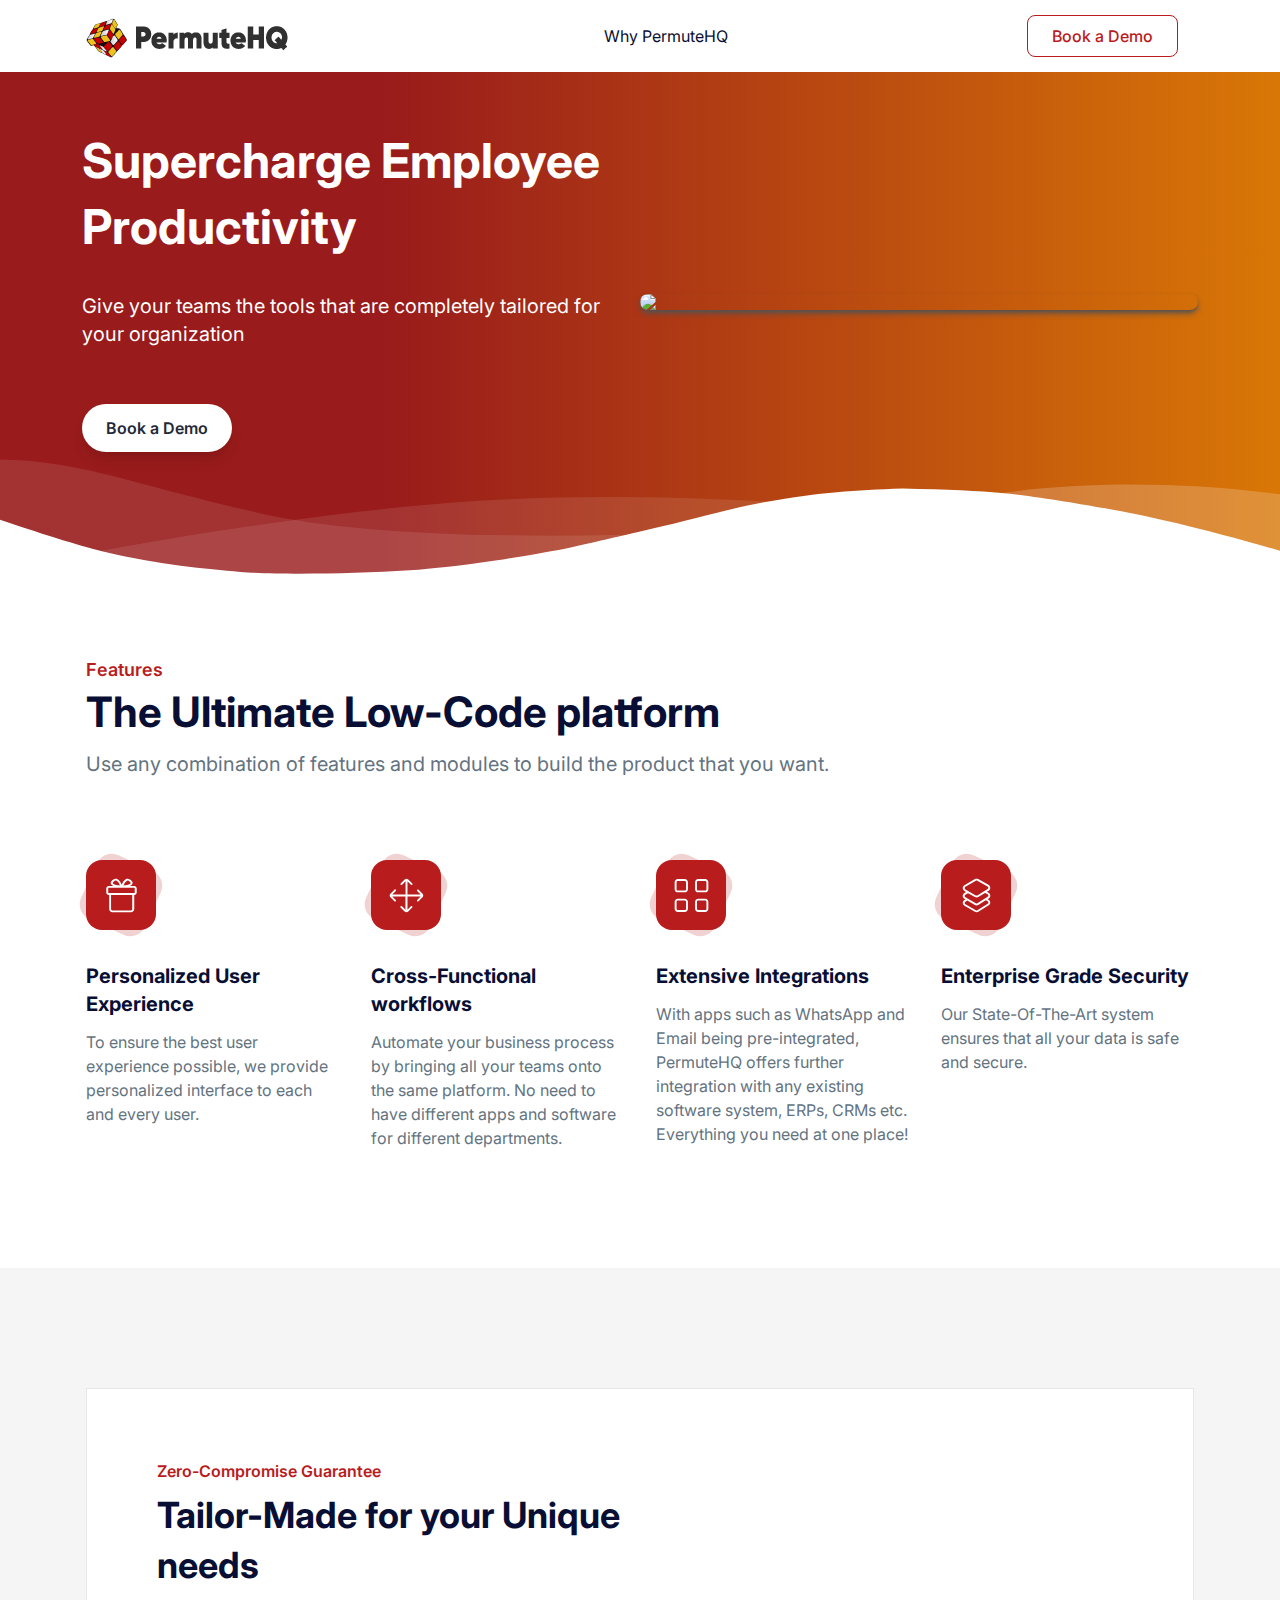
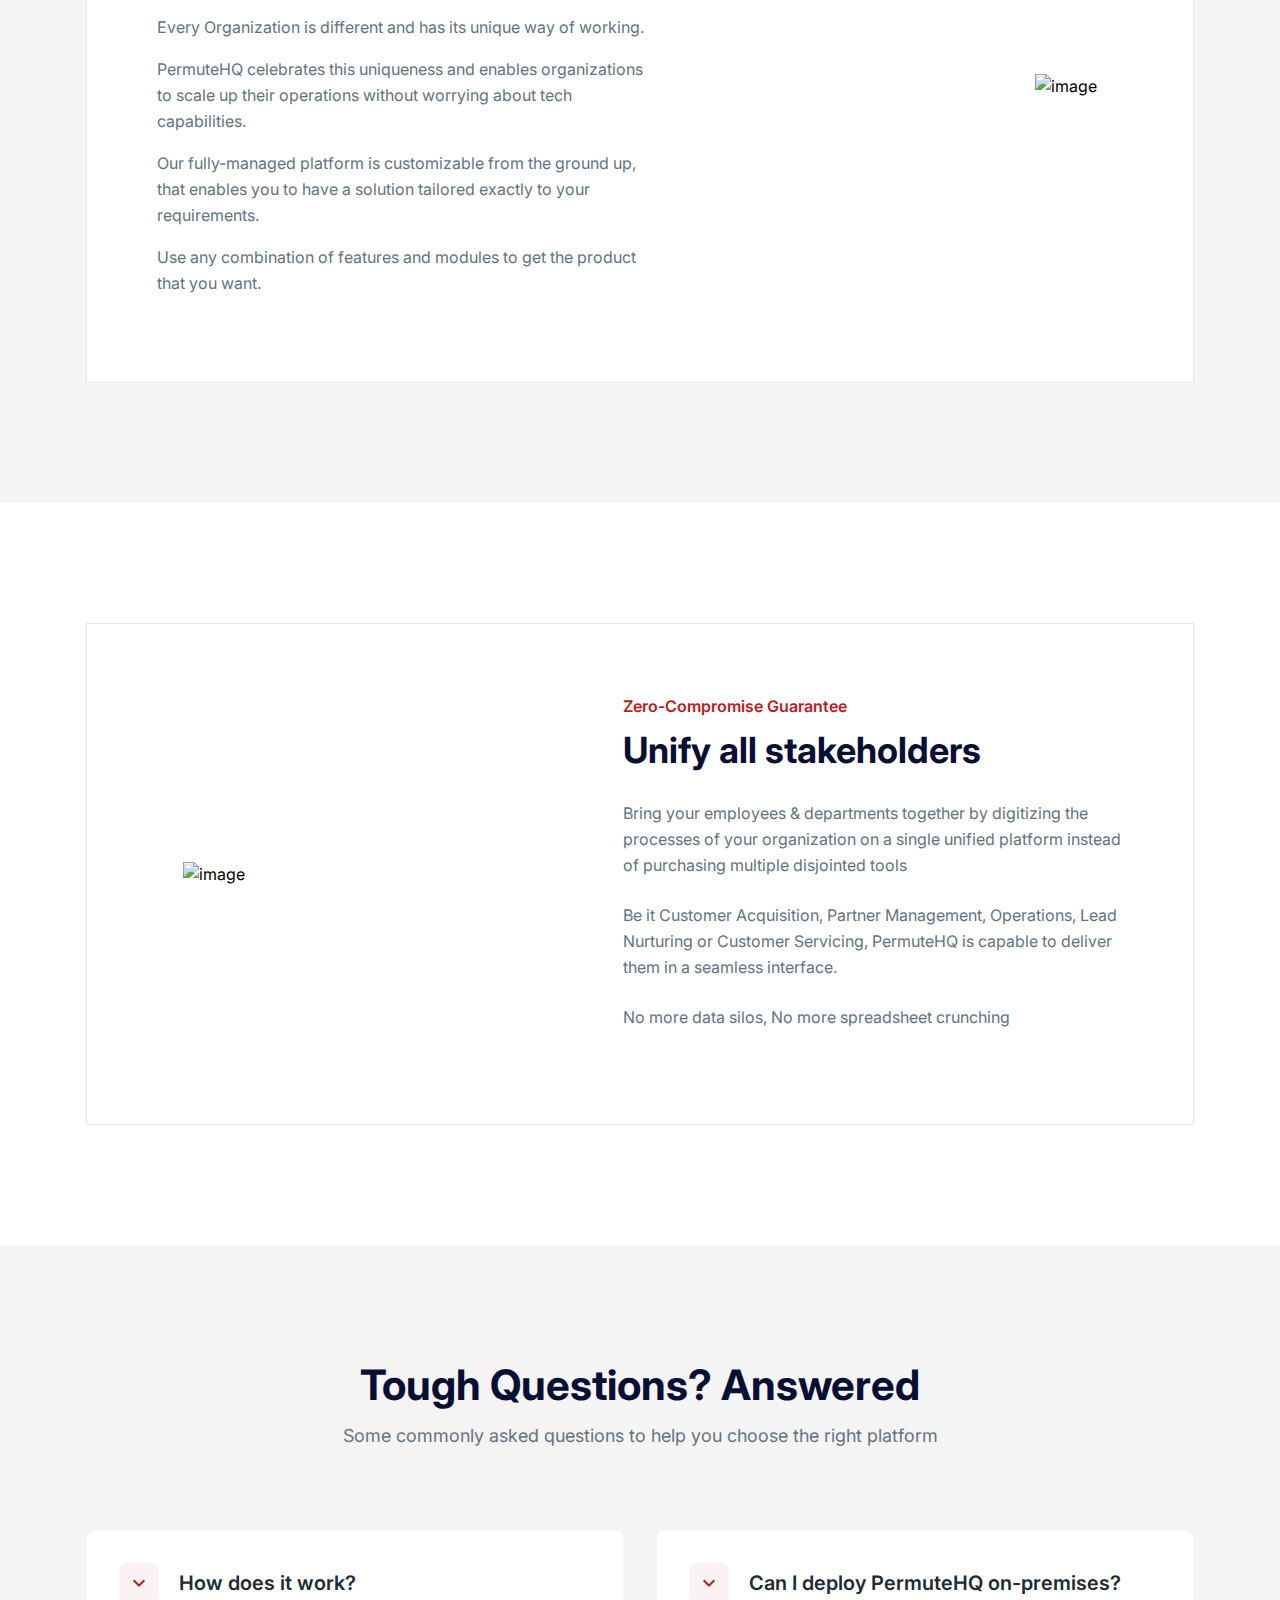
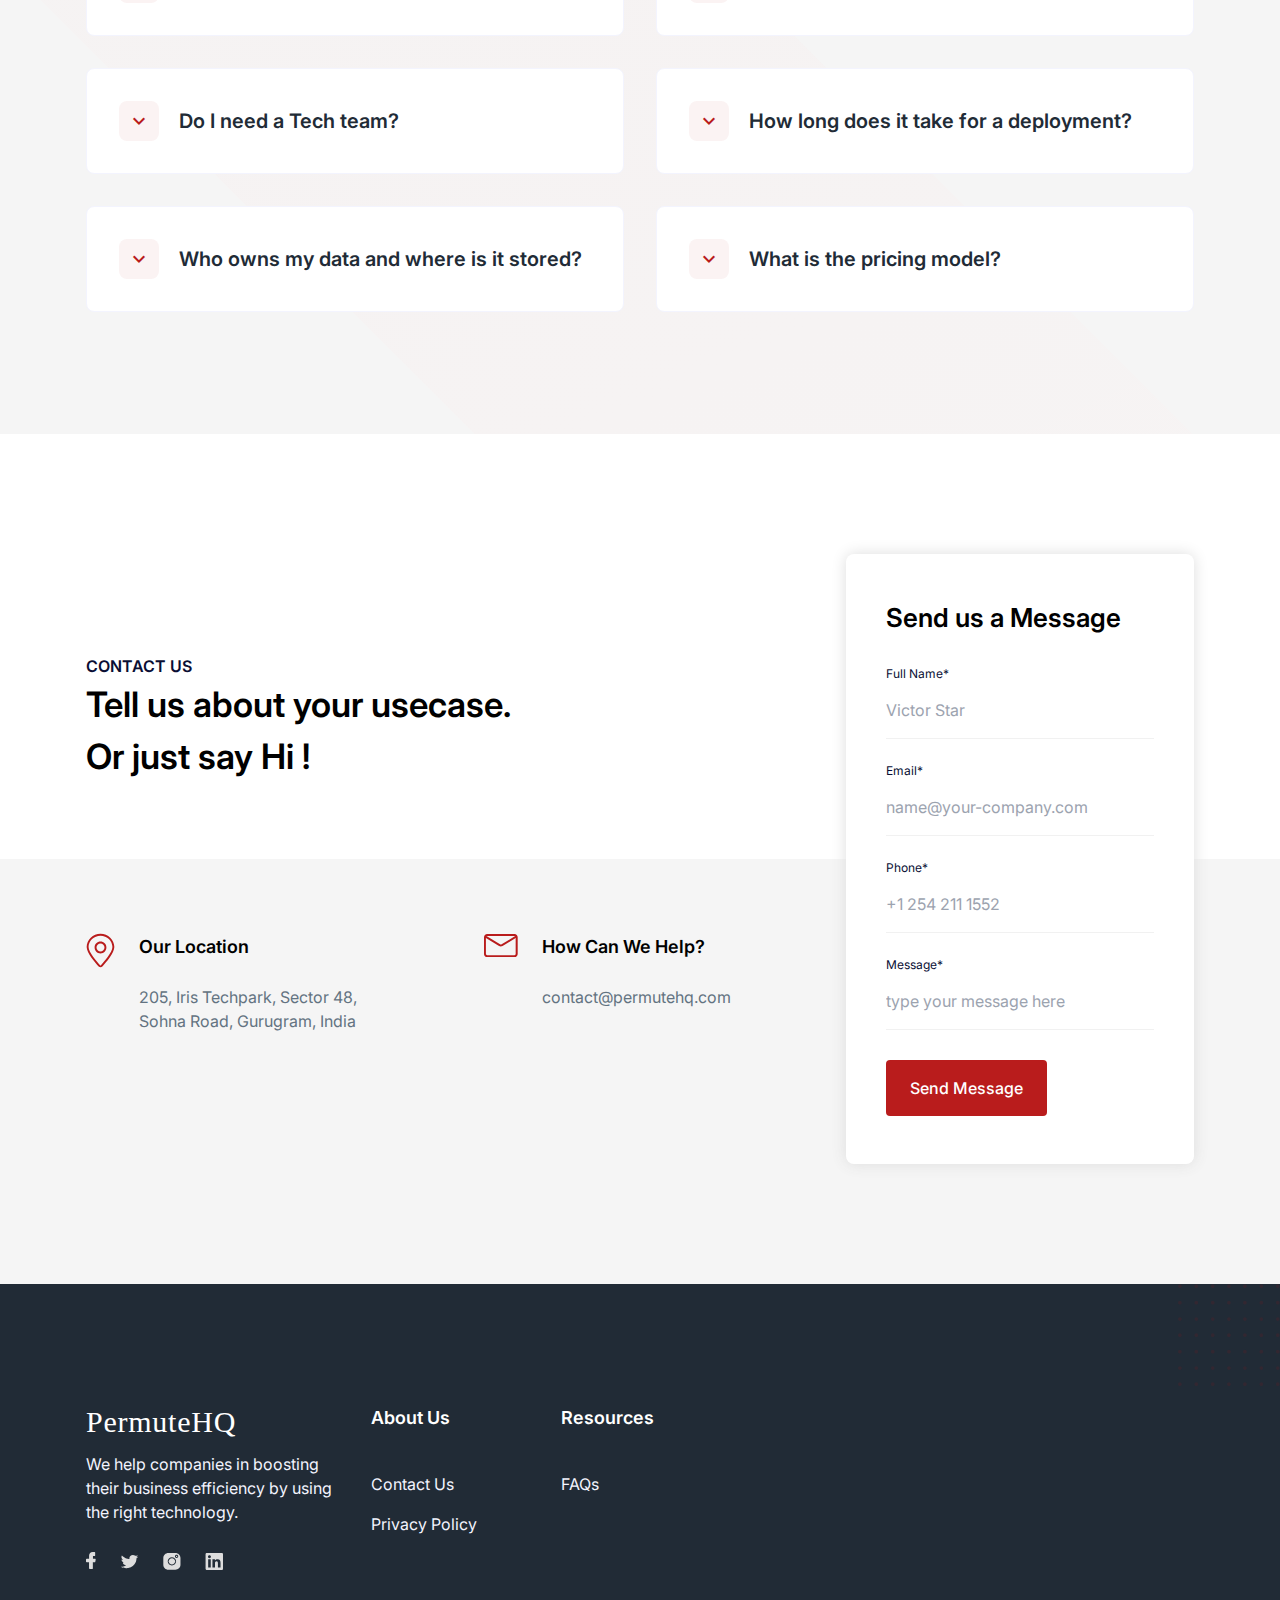
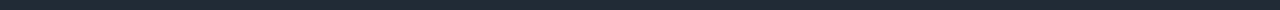
==== commit 1e54fd47: "Fixed mobile alignment" ====
--- a/index.html
+++ b/index.html
@@ -187,13 +187,13 @@
 
         
 <section id="hero" class="gradient text-white">
-    <div class="pt-32 pb-10">
+    <div class="pt-24 md:pt-32 pb-10">
         <div class="container mx-auto flex flex-col flex-wrap items-center px-3 md:flex-row">
             <!--Left Col-->
             <div class="flex w-full flex-col items-start justify-center text-center md:w-1/2 md:text-left">
                 <!-- <p class="tracking-loose w-full uppercase">Permute Solutions</p> -->
-                <h1
-                    class="mb-8 text-2xl font-bold leading-snug sm:text-3xl sm:leading-snug md:text-5xl md:leading-snug"
+                <div
+                    class="mb-8  w-full text-2xl font-bold leading-snug sm:text-3xl sm:leading-snug md:text-5xl md:leading-snug"
                 >
                     <span class="block">
                         Supercharge
@@ -203,14 +203,14 @@
                             data-words="Employee,Sales,Ops,Telecaller,Employee"
                             data-delay="50"
                             data-loop="false"
-                            data-colors="#fbbf24"
+                            data-colors="white"
                             data-deleteDelay="1000"
                             data-startDelay="1000"
                             >Employee</span
                         >
                     </span>
                     Productivity
-                </h1>
+                </div>
                 <p class="mb-8 text-lg md:text-xl leading-normal">
                     Give your teams the tools that are completely tailored for your organization
                 </p>
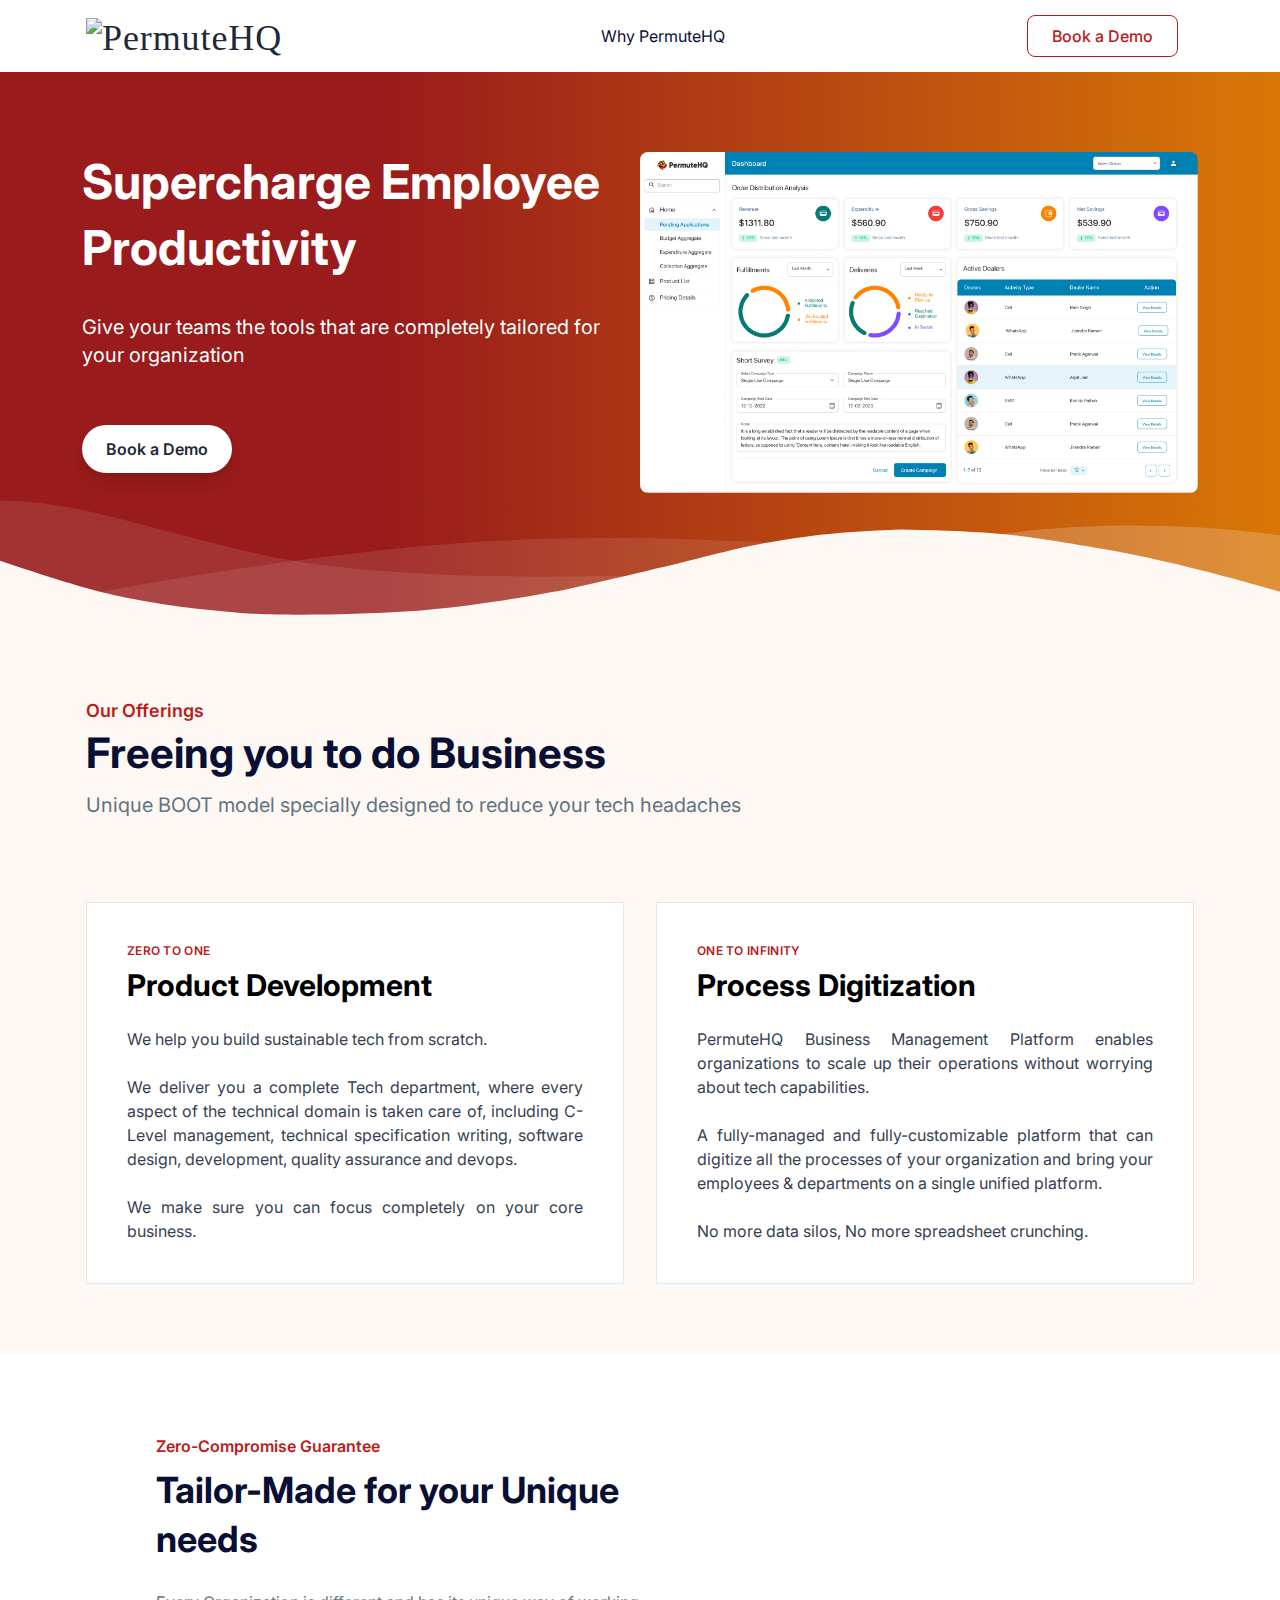
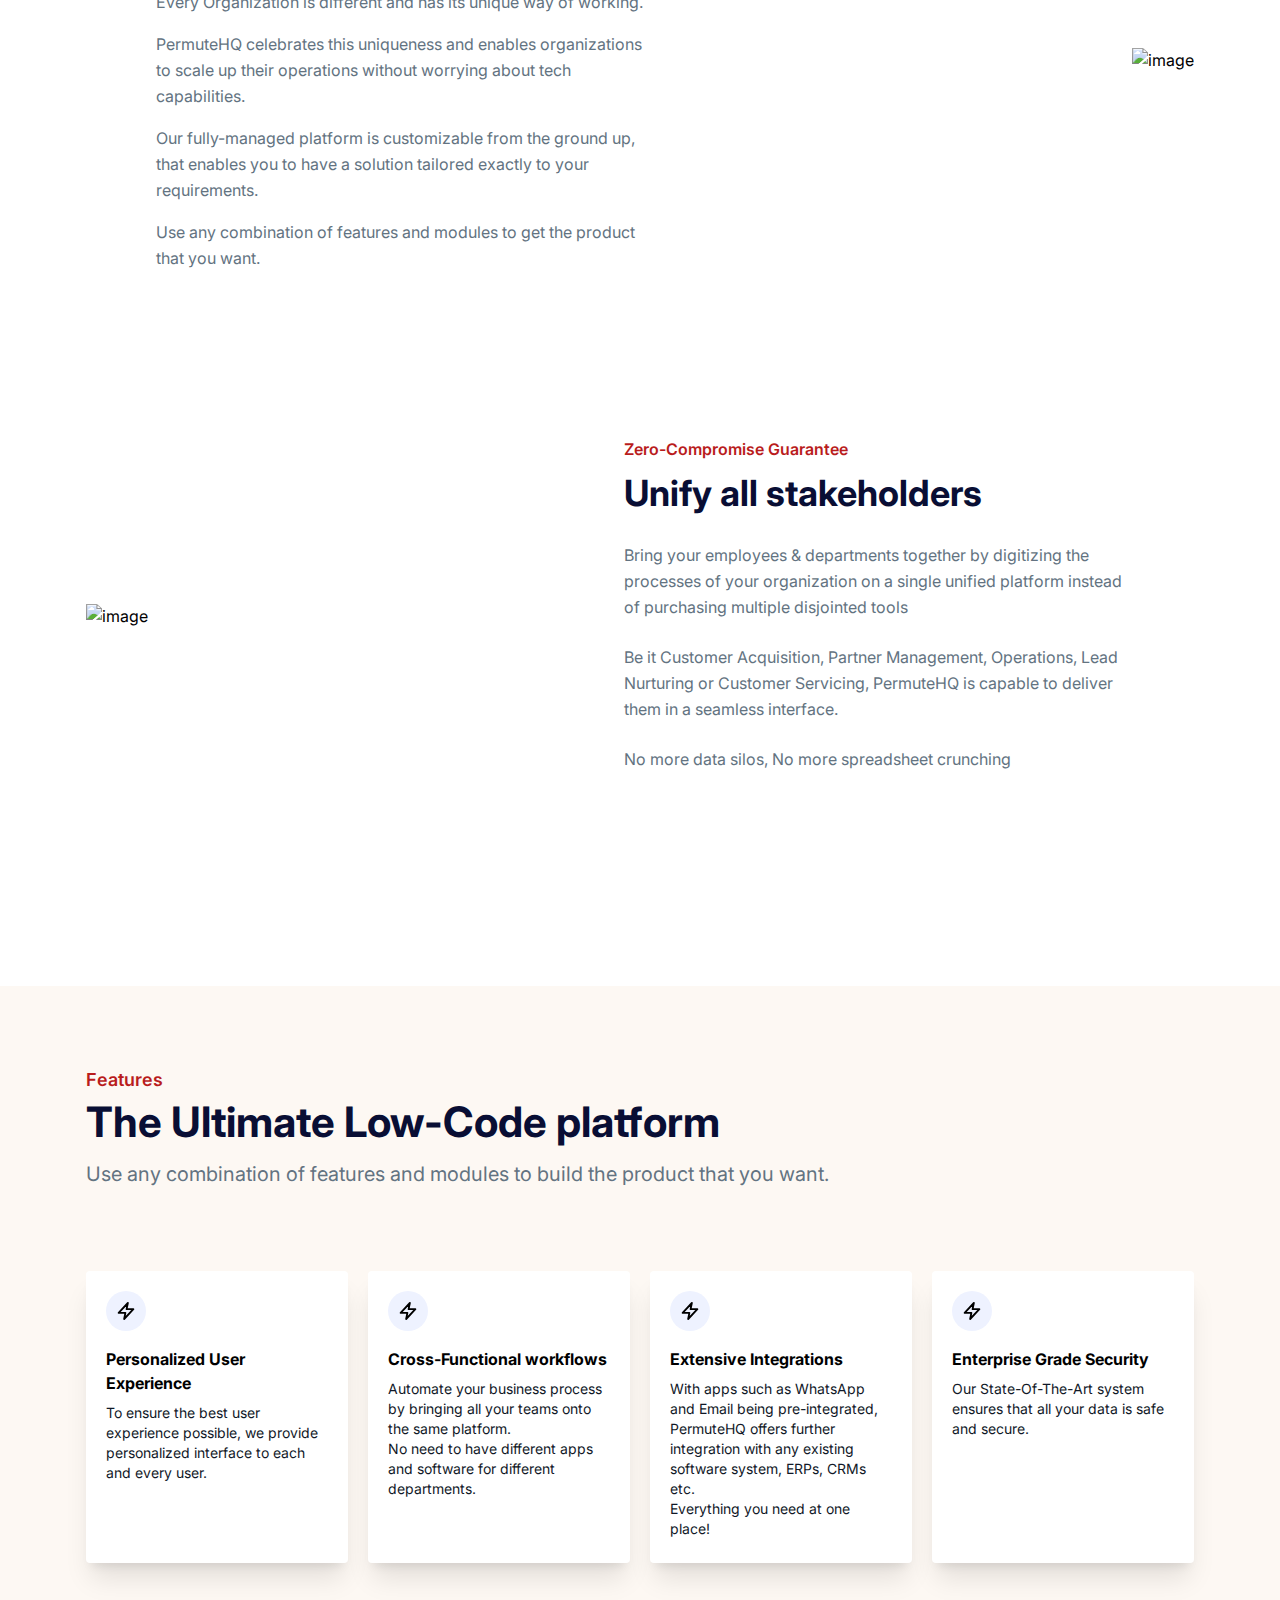
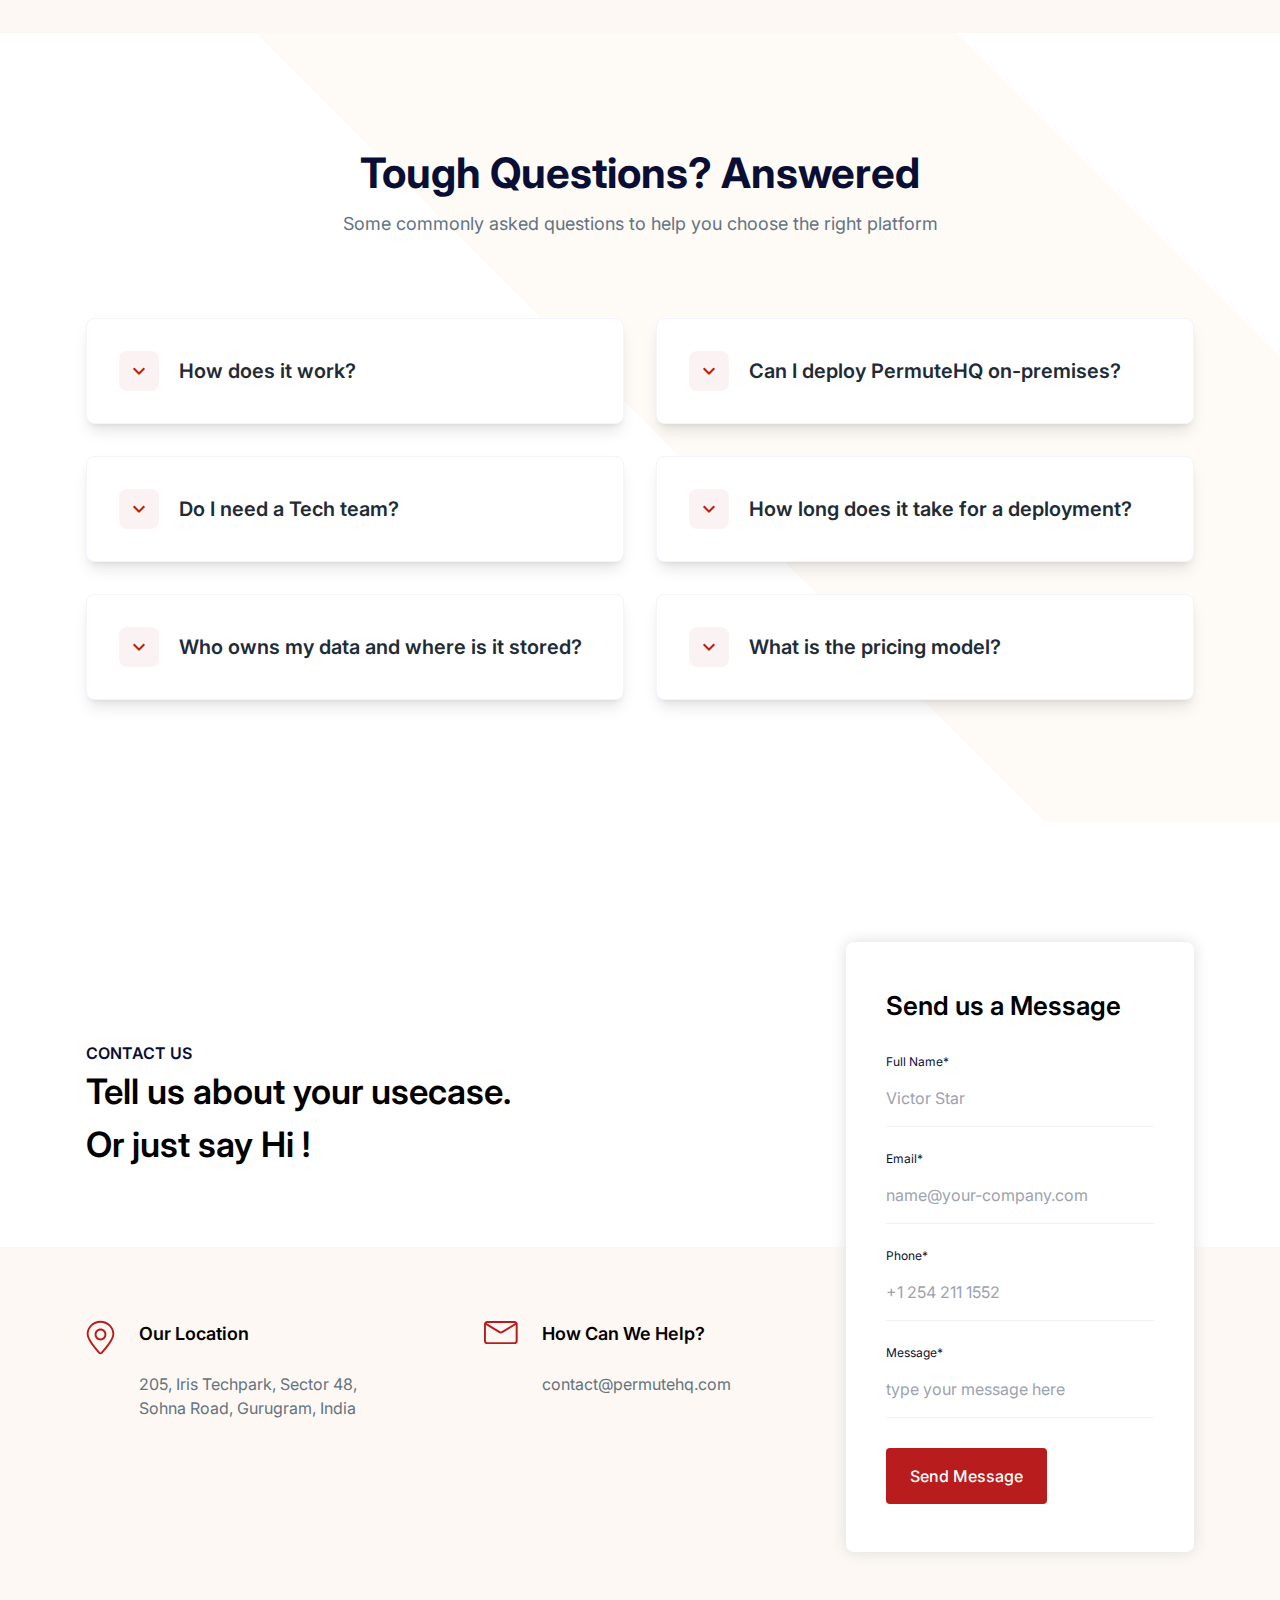
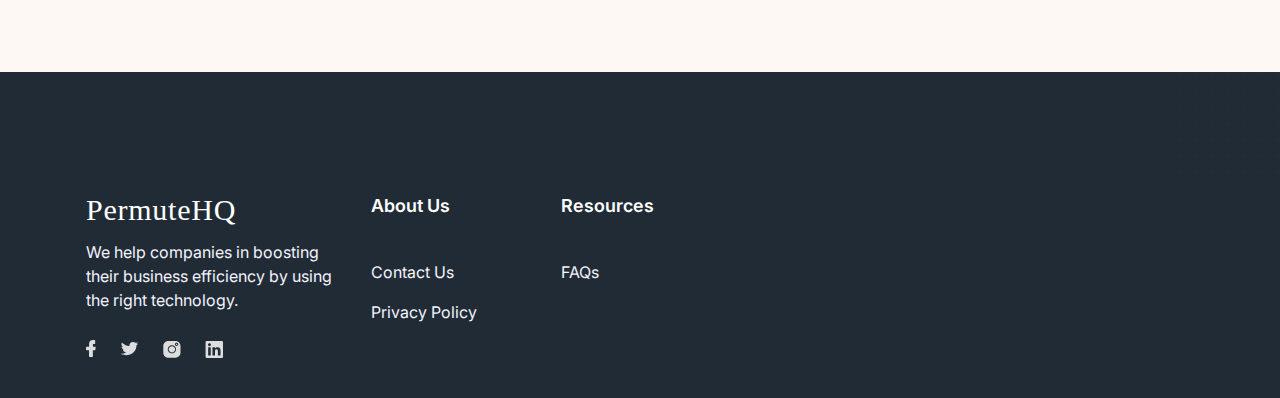
==== commit cfc11f31: "Layout changes" ====
--- a/index.html
+++ b/index.html
@@ -98,7 +98,7 @@
                             href="/"
                             style="font-family: 'Gilroy-Heavy'"
                         >
-                            <img class="inline" src="/assets/images/logo/horizontal_40.png" title="PermuteHQ" />
+                            <img class="inline" src="/assets/images/logo/logo.svg" title="PermuteHQ" />
                         </a>
                     </div>
                     <div>
@@ -106,9 +106,9 @@
                                 id="navbarToggler"
                                 class="ring-primary absolute right-4 top-1/2 block -translate-y-1/2 rounded-lg px-3 py-[6px] focus:ring-2 lg:hidden"
                             >
-                                <span class="relative my-[6px] block h-[2px] w-[30px] bg-white"></span>
-                                <span class="relative my-[6px] block h-[2px] w-[30px] bg-white"></span>
-                                <span class="relative my-[6px] block h-[2px] w-[30px] bg-white"></span>
+                                <span class="relative my-[6px] block h-[2px] w-[30px] bg-dark"></span>
+                                <span class="relative my-[6px] block h-[2px] w-[30px] bg-dark"></span>
+                                <span class="relative my-[6px] block h-[2px] w-[30px] bg-dark"></span>
                             </button>
                             <nav
                                 id="navbarCollapse"
@@ -187,13 +187,13 @@
 
         
 <section id="hero" class="gradient text-white">
-    <div class="pt-24 md:pt-32 pb-10">
+    <div class="pt-24 pb-10 md:pt-32">
         <div class="container mx-auto flex flex-col flex-wrap items-center px-3 md:flex-row">
             <!--Left Col-->
             <div class="flex w-full flex-col items-start justify-center text-center md:w-1/2 md:text-left">
                 <!-- <p class="tracking-loose w-full uppercase">Permute Solutions</p> -->
                 <div
-                    class="mb-8  w-full text-2xl font-bold leading-snug sm:text-3xl sm:leading-snug md:text-5xl md:leading-snug"
+                    class="mb-8 w-full text-2xl font-bold leading-snug sm:text-3xl sm:leading-snug md:text-5xl md:leading-snug"
                 >
                     <span class="block">
                         Supercharge
@@ -211,7 +211,7 @@
                     </span>
                     Productivity
                 </div>
-                <p class="mb-8 text-lg md:text-xl leading-normal">
+                <p class="mb-8 text-lg leading-normal md:text-xl">
                     Give your teams the tools that are completely tailored for your organization
                 </p>
                 <a
@@ -223,7 +223,7 @@
             </div>
             <!--Right Col-->
             <div class="w-full py-6 text-center md:w-1/2">
-                <img class="z-50 shadow-md shadow-neutral-600 rounded-lg" src="/assets/images/dashboard_1.png" />
+                <img class="z-50 rounded-lg " src="/assets/images/dashboard_1.png" />
             </div>
         </div>
     </div>
@@ -250,7 +250,7 @@
                         opacity="0.200000003"
                     ></path>
                 </g>
-                <g transform="translate(-4.000000, 76.000000)" fill="#FFFFFF" fill-rule="nonzero">
+                <g transform="translate(-4.000000, 76.000000)" fill="#fdf8f3" fill-rule="nonzero">
                     <path
                         d="M0.457,34.035 C57.086,53.198 98.208,65.809 123.822,71.865 C181.454,85.495 234.295,90.29 272.033,93.459 C311.355,96.759 396.635,95.801 461.025,91.663 C486.76,90.01 518.727,86.372 556.926,80.752 C595.747,74.596 622.372,70.008 636.799,66.991 C663.913,61.324 712.501,49.503 727.605,46.128 C780.47,34.317 818.839,22.532 856.324,15.904 C922.689,4.169 955.676,2.522 1011.185,0.432 C1060.705,1.477 1097.39,3.129 1121.236,5.387 C1161.703,9.219 1208.621,17.821 1235.4,22.304 C1285.855,30.748 1354.351,47.432 1440.886,72.354 L1441.191,104.352 L1.121,104.031 L0.457,34.035 Z"
                     ></path>
@@ -260,8 +260,148 @@
     </div>
 </section>
 
+<section class="bg-[#fdf8f3] pt-14 pb-8 lg:pt-20 lg:pb-[70px]">
+    <div class="container">
+        <div class="-mx-4 flex flex-wrap">
+            <div class="w-full px-4">
+                <div class="mb-12 lg:mb-20">
+                    <span class="mb-2 block text-lg font-semibold text-primary-700"> Our Offerings </span>
+                    <h2 class="mb-4 text-3xl font-bold text-dark sm:text-4xl md:text-[42px]">
+                        Freeing you to do Business
+                    </h2>
+                    <p class="text-lg leading-relaxed text-body-color sm:text-xl sm:leading-relaxed">
+                        Unique BOOT model specially designed to reduce your tech headaches 
+                    </p>
+                </div>
+            </div>
+        </div>
+
+        <div class="mx-auto max-w-full">
+            <div class="flex flex-col rounded md:justify-center space-x-8 lg:flex-row">
+                <div class="flex flex-1 flex-col bg-white justify-between border p-5 sm:p-10">
+                    <div>
+                        <p class="mb-2 text-xs font-semibold uppercase tracking-wide text-primary-700">ZERO to ONE</p>
+                        <h5 class="mb-6 max-w-md text-2xl font-bold leading-none sm:text-3xl">
+                            Product Development
+                        </h5>
+                        <p class="text-base text-gray-700 text-justify">
+                            We help you build sustainable tech from scratch.<br /><br />
+                            We deliver you a complete Tech department, where every aspect of
+                            the technical domain is taken care of, including C-Level management, technical
+                            specification writing, software design, development, quality assurance and devops.<br /><br />
+                            We make sure you can focus completely on your core business.
+                        </p>
+                    </div>
+                </div>
+                <div class="flex flex-1 flex-col bg-white justify-between border p-5 sm:p-10">
+                    <div>
+                        <p class="mb-2 text-xs font-semibold uppercase tracking-wide text-primary-700">
+                            ONE to INFINITY
+                        </p>
+                        <h5 class="mb-6 max-w-md text-2xl font-bold leading-none sm:text-3xl">
+                            Process Digitization
+                        </h5>
+                        <p class="text-base text-gray-700 text-justify">
+                            PermuteHQ Business Management Platform enables organizations to scale up their operations
+                            without worrying about tech capabilities.<br /><br />
+                            A fully-managed and fully-customizable platform that can digitize all the processes of your
+                            organization and bring your employees & departments on a single unified platform.<br /><br />
+                            No more data silos, No more spreadsheet crunching.
+                        </p>
+                    </div>
+                </div>
+            </div>
+        </div>
+    </div>
+</section>
+
+<!-- ====== Description Section Start -->
+<section id="description" class="pt-20 pb-20 lg:pb-[120px]">
+    <div class="container">
+        <div class="wow fadeInUp bg-white" data-wow-delay=".2s">
+            <div class="flex flex-wrap">
+                <div class="w-full">
+                    <div class="items-center justify-between overflow-hidden lg:flex">
+                        <div class="w-full px-7 sm:px-12 md:px-16 lg:max-w-[565px] lg:px-16 xl:max-w-[640px] xl:px-[70px]">
+                            <span class="mb-2 block text-base font-semibold text-primary-700">
+                                Zero-Compromise Guarantee
+                            </span>
+                            <h2 class="mb-6 text-3xl font-bold text-dark sm:text-4xl sm:leading-snug 2xl:text-[40px]">
+                                Tailor-Made for your Unique needs
+                            </h2>
+                            <p class="mb-4 text-base leading-relaxed text-body-color">
+                                Every Organization is different and has its unique way of working.
+                            </p>
+                            <p class="mb-4 text-base leading-relaxed text-body-color">
+                                PermuteHQ celebrates this uniqueness and enables organizations to scale up their
+                                operations without worrying about tech capabilities.
+                            </p>
+                            <p class="mb-4 text-base leading-relaxed text-body-color">
+                                Our fully-managed platform is customizable from the ground up, that enables you to have
+                                a solution tailored exactly to your requirements.
+                            </p>
+                            <p class="mb-4 text-base leading-relaxed text-body-color">
+                                Use any combination of features and modules to get the product that you want.<br />
+                                <!-- <span class="mr-1 font-bold line-through">One-Size-Fits-All</span>
+                                        <span class="font-bold text-green-700 underline">Tailored-to-Fit</span> -->
+                            </p>
+                            <!-- <a
+                                        href="javascript:void(0)"
+                                        class="inline-flex items-center justify-center rounded bg-primary-700 py-4 px-6 text-base font-medium text-white transition duration-300 ease-in-out hover:bg-opacity-90 hover:shadow-lg"
+                                    >
+                                        Learn More
+                                    </a> -->
+                        </div>
+                        <div class="hidden text-center sm:block sm:max-w-sm md:max-w-md">
+                            <div class="relative z-10 inline-block">
+                                <img src="assets/images/amico.png" alt="image" class="mx-auto lg:ml-auto" />
+                            </div>
+                        </div>
+                    </div>
+                    <div class="items-center justify-between overflow-hidden lg:flex mt-20">
+                        <div class="hidden text-center sm:block sm:max-w-sm md:max-w-md">
+                            <div class="relative z-10 inline-block">
+                                <img src="assets/images/amico1.png" alt="image" class="mx-auto lg:ml-auto" />
+                            </div>
+                        </div>
+                        <div
+                            class="w-full py-12 px-7 sm:px-12 md:p-16 lg:max-w-[565px] lg:py-9 lg:px-16 xl:max-w-[640px] xl:p-[70px]"
+                        >
+                            <span class="mb-2 block text-base font-semibold text-primary-700">
+                                Zero-Compromise Guarantee
+                            </span>
+                            <h2 class="mb-6 text-3xl font-bold text-dark sm:text-4xl sm:leading-snug 2xl:text-[40px]">
+                                Unify all stakeholders
+                            </h2>
+                            <p class="mb-6 text-base leading-relaxed text-body-color">
+                                Bring your employees & departments together by digitizing the processes of your
+                                organization on a single unified platform instead of purchasing multiple disjointed
+                                tools
+                            </p>
+                            <p class="mb-6 text-base leading-relaxed text-body-color">
+                                Be it Customer Acquisition, Partner Management, Operations, Lead Nurturing or Customer
+                                Servicing, PermuteHQ is capable to deliver them in a seamless interface.
+                            </p>
+                            <p class="mb-6 text-base leading-relaxed text-body-color">
+                                No more data silos, No more spreadsheet crunching
+                            </p>
+                            <!-- <a
+                                        href="javascript:void(0)"
+                                        class="inline-flex items-center justify-center rounded bg-primary-700 py-4 px-6 text-base font-medium text-white transition duration-300 ease-in-out hover:bg-opacity-90 hover:shadow-lg"
+                                    >
+                                        Learn More
+                                    </a> -->
+                        </div>
+                    </div>
+                </div>
+            </div>
+        </div>
+    </div>
+</section>
+<!-- ====== Desciption Section End -->
+
 <!-- ====== Features Section Start -->
-<section class="pt-14 pb-8 lg:pt-20 lg:pb-[70px]">
+<section class="hidden pt-14 pb-8 lg:pt-20 lg:pb-[70px]">
     <div class="container">
         <div class="-mx-4 flex flex-wrap">
             <div class="w-full px-4">
@@ -413,109 +553,153 @@
 </section>
 <!-- ====== Features Section End -->
 
-<!-- ====== Description Section Start -->
-<section id="description" class="bg-neutral-100 pt-20 pb-20 lg:pt-[120px] lg:pb-[120px]">
+
+
+
+
+<section class="bg-[#fdf8f3] pt-14 pb-8 lg:pt-20 lg:pb-[70px]">
     <div class="container">
-        <div class="wow fadeInUp bg-white" data-wow-delay=".2s">
-            <div class="-mx-4 flex flex-wrap">
-                <div class="w-full px-4">
-                    <div class="items-center justify-between overflow-hidden border lg:flex">
-                        <div
-                            class="w-full py-12 px-7 sm:px-12 md:p-16 lg:max-w-[565px] lg:py-9 lg:px-16 xl:max-w-[640px] xl:p-[70px]"
-                        >
-                            <span class="mb-2 block text-base font-semibold text-primary-700">
-                                Zero-Compromise Guarantee
-                            </span>
-                            <h2 class="mb-6 text-3xl font-bold text-dark sm:text-4xl sm:leading-snug 2xl:text-[40px]">
-                                Tailor-Made for your Unique needs
-                            </h2>
-                            <p class="mb-4 text-base leading-relaxed text-body-color">
-                                Every Organization is different and has its unique way of working.
-                            </p>
-                            <p class="mb-4 text-base leading-relaxed text-body-color">
-                                PermuteHQ celebrates this uniqueness and enables organizations to scale up their
-                                operations without worrying about tech capabilities.
-                            </p>
-                            <p class="mb-4 text-base leading-relaxed text-body-color">
-                                Our fully-managed platform is customizable from the ground up, that enables you to have
-                                a solution tailored exactly to your requirements.
-                            </p>
-                            <p class="mb-4 text-base leading-relaxed text-body-color">
-                                Use any combination of features and modules to get the product that you want.<br />
-                                <!-- <span class="mr-1 font-bold line-through">One-Size-Fits-All</span>
-                                        <span class="font-bold text-green-700 underline">Tailored-to-Fit</span> -->
-                            </p>
-                            <!-- <a
-                                        href="javascript:void(0)"
-                                        class="inline-flex items-center justify-center rounded bg-primary-700 py-4 px-6 text-base font-medium text-white transition duration-300 ease-in-out hover:bg-opacity-90 hover:shadow-lg"
-                                    >
-                                        Learn More
-                                    </a> -->
-                        </div>
-                        <div class="hidden text-center sm:block">
-                            <div class="relative z-10 inline-block p-24">
-                                <img src="assets/images/amico.png" alt="image" class="mx-auto lg:ml-auto" />
-                            </div>
-                        </div>
-                    </div>
+        <div class="-mx-4 flex flex-wrap">
+            <div class="w-full px-4">
+                <div class="mb-12 lg:mb-20">
+                    <span class="mb-2 block text-lg font-semibold text-primary-700"> Features </span>
+                    <h2 class="mb-4 text-3xl font-bold text-dark sm:text-4xl md:text-[42px]">
+                        The Ultimate Low-Code platform
+                    </h2>
+                    <p class="text-lg leading-relaxed text-body-color sm:text-xl sm:leading-relaxed">
+                        Use any combination of features and modules to build the product that you want.
+                    </p>
+                </div>
+            </div>
+        </div>
+        <div class="relative mx-auto sm:max-w-xl md:max-w-full">
+            <div class="relative grid gap-5 sm:grid-cols-2 lg:grid-cols-4">
+                <div
+                    class="flex flex-col justify-between overflow-hidden text-left transition-shadow duration-200 bg-white rounded shadow-xl group hover:shadow-2xl"
+                >
+                    <div class="p-5">
+                        <div class="flex items-center justify-center w-10 h-10 mb-4 rounded-full bg-indigo-50">
+                            <svg class="w-8 h-8 text-deep-purple-accent-400" stroke="currentColor" viewBox="0 0 52 52">
+                                <polygon
+                                    stroke-width="3"
+                                    stroke-linecap="round"
+                                    stroke-linejoin="round"
+                                    fill="none"
+                                    points="29 13 14 29 25 29 23 39 38 23 27 23"
+                                ></polygon>
+                            </svg>
+                        </div>
+                        <p class="mb-2 font-bold">Personalized User Experience</p>
+                        <p class="text-sm leading-5 text-gray-900">
+                            To ensure the best user experience possible, we provide personalized interface to each and
+                            every user.
+                        </p>
+                    </div>
+                    <div
+                        class="w-full h-1 ml-auto duration-300 origin-left transform scale-x-0 bg-deep-purple-accent-400 group-hover:scale-x-100"
+                    ></div>
+                </div>
+                <div
+                    class="flex flex-col justify-between overflow-hidden text-left transition-shadow duration-200 bg-white rounded shadow-xl group hover:shadow-2xl"
+                >
+                    <div class="p-5">
+                        <div class="flex items-center justify-center w-10 h-10 mb-4 rounded-full bg-indigo-50">
+                            <svg class="w-8 h-8 text-deep-purple-accent-400" stroke="currentColor" viewBox="0 0 52 52">
+                                <polygon
+                                    stroke-width="3"
+                                    stroke-linecap="round"
+                                    stroke-linejoin="round"
+                                    fill="none"
+                                    points="29 13 14 29 25 29 23 39 38 23 27 23"
+                                ></polygon>
+                            </svg>
+                        </div>
+                        <p class="mb-2 font-bold">Cross-Functional workflows</p>
+                        <p class="text-sm leading-5 text-gray-900">
+                            Automate your business process by bringing all your teams onto the same platform.<br/>
+                            No need to have different apps and software for different departments.
+                        </p>
+                    </div>
+                    <div
+                        class="w-full h-1 ml-auto duration-300 origin-left transform scale-x-0 bg-deep-purple-accent-400 group-hover:scale-x-100"
+                    ></div>
+                </div>
+                <div
+                    class="flex flex-col justify-between overflow-hidden text-left transition-shadow duration-200 bg-white rounded shadow-xl group hover:shadow-2xl"
+                >
+                    <div class="p-5">
+                        <div class="flex items-center justify-center w-10 h-10 mb-4 rounded-full bg-indigo-50">
+                            <svg class="w-8 h-8 text-deep-purple-accent-400" stroke="currentColor" viewBox="0 0 52 52">
+                                <polygon
+                                    stroke-width="3"
+                                    stroke-linecap="round"
+                                    stroke-linejoin="round"
+                                    fill="none"
+                                    points="29 13 14 29 25 29 23 39 38 23 27 23"
+                                ></polygon>
+                            </svg>
+                        </div>
+                        <p class="mb-2 font-bold">Extensive Integrations</p>
+                        <p class="text-sm leading-5 text-gray-900">
+                            With apps such as WhatsApp and Email being pre-integrated, PermuteHQ offers further
+                            integration with any existing software system, ERPs, CRMs etc.<br>
+                            Everything you need at one place!
+                        </p>
+                    </div>
+                    <div
+                        class="w-full h-1 ml-auto duration-300 origin-left transform scale-x-0 bg-deep-purple-accent-400 group-hover:scale-x-100"
+                    ></div>
+                </div>
+                <div
+                    class="flex flex-col justify-between overflow-hidden text-left transition-shadow duration-200 bg-white rounded shadow-xl group hover:shadow-2xl"
+                >
+                    <div class="p-5">
+                        <div class="flex items-center justify-center w-10 h-10 mb-4 rounded-full bg-indigo-50">
+                            <svg class="w-8 h-8 text-deep-purple-accent-400" stroke="currentColor" viewBox="0 0 52 52">
+                                <polygon
+                                    stroke-width="3"
+                                    stroke-linecap="round"
+                                    stroke-linejoin="round"
+                                    fill="none"
+                                    points="29 13 14 29 25 29 23 39 38 23 27 23"
+                                ></polygon>
+                            </svg>
+                        </div>
+                        <p class="mb-2 font-bold">Enterprise Grade Security</p>
+                        <p class="text-sm leading-5 text-gray-900">
+                            Our State-Of-The-Art system ensures that all your data is safe and secure.
+                        </p>
+                    </div>
+                    <div
+                        class="w-full h-1 ml-auto duration-300 origin-left transform scale-x-0 bg-deep-purple-accent-400 group-hover:scale-x-100"
+                    ></div>
                 </div>
             </div>
         </div>
     </div>
 </section>
-<!-- ====== Desciption Section End -->
-
-<!-- ====== Description Section Start -->
-<section id="description" class="bg-white pt-20 pb-20 lg:pt-[120px] lg:pb-[120px]">
-    <div class="container">
-        <div class="wow fadeInUp bg-white" data-wow-delay=".2s">
-            <div class="-mx-4 flex flex-wrap">
-                <div class="w-full px-4">
-                    <div class="items-center justify-between overflow-hidden border lg:flex">
-                        <div class="hidden text-center sm:block">
-                            <div class="relative z-10 inline-block p-24">
-                                <img src="assets/images/amico1.png" alt="image" class="mx-auto lg:ml-auto" />
-                            </div>
-                        </div>
-                        <div
-                            class="w-full py-12 px-7 sm:px-12 md:p-16 lg:max-w-[565px] lg:py-9 lg:px-16 xl:max-w-[640px] xl:p-[70px]"
-                        >
-                            <span class="mb-2 block text-base font-semibold text-primary-700">
-                                Zero-Compromise Guarantee
-                            </span>
-                            <h2 class="mb-6 text-3xl font-bold text-dark sm:text-4xl sm:leading-snug 2xl:text-[40px]">
-                                Unify all stakeholders
-                            </h2>
-                            <p class="mb-6 text-base leading-relaxed text-body-color">
-                                Bring your employees & departments together by digitizing the processes of your
-                                organization on a single unified platform instead of purchasing multiple disjointed
-                                tools
-                            </p>
-                            <p class="mb-6 text-base leading-relaxed text-body-color">
-                                Be it Customer Acquisition, Partner Management, Operations, Lead Nurturing or Customer
-                                Servicing, PermuteHQ is capable to deliver them in a seamless interface.
-                            </p>
-                            <p class="mb-6 text-base leading-relaxed text-body-color">
-                                No more data silos, No more spreadsheet crunching
-                            </p>
-                            <!-- <a
-                                        href="javascript:void(0)"
-                                        class="inline-flex items-center justify-center rounded bg-primary-700 py-4 px-6 text-base font-medium text-white transition duration-300 ease-in-out hover:bg-opacity-90 hover:shadow-lg"
-                                    >
-                                        Learn More
-                                    </a> -->
-                        </div>
-                    </div>
-                </div>
-            </div>
-        </div>
-    </div>
-</section>
-<!-- ====== Desciption Section End -->
+
+
+
+
+
+
+
+
+
+
+
+
+
+
+
+
+
+
 
 <!-- ====== Faq Section Start -->
-<section id="faq" class="relative z-20 overflow-hidden bg-neutral-100 pt-20 pb-12 lg:pt-[120px] lg:pb-[90px]">
-    <div class="container">
+<section id="faq" class="relative z-20 overflow-hidden pt-20 pb-12 lg:pt-[120px] lg:pb-[90px]">
+    <div class="container relative">
         <div class="-mx-4 flex flex-wrap">
             <div class="w-full px-4">
                 <div class="mx-auto mb-[60px] max-w-[620px] text-center lg:mb-20">
@@ -533,7 +717,7 @@
         <div class="-mx-4 flex flex-wrap">
             <div class="w-full px-4 lg:w-1/2">
                 <div
-                    class="single-faq wow fadeInUp mb-8 w-full rounded-lg border border-[#F3F4FE] bg-white p-5 sm:p-8"
+                    class="single-faq wow fadeInUp mb-8 w-full rounded-lg border border-[#F3F4FE] shadow-lg hover:shadow-xl bg-white p-5 sm:p-8"
                     data-wow-delay=".1s
               "
                 >
@@ -555,7 +739,7 @@
                     </div>
                 </div>
                 <div
-                    class="single-faq wow fadeInUp mb-8 w-full rounded-lg border border-[#F3F4FE] bg-white p-5 sm:p-8"
+                    class="single-faq wow fadeInUp mb-8 w-full rounded-lg border border-[#F3F4FE] shadow-lg hover:shadow-xl  bg-white p-5 sm:p-8"
                     data-wow-delay=".15s
               "
                 >
@@ -577,7 +761,7 @@
                     </div>
                 </div>
                 <div
-                    class="single-faq wow fadeInUp mb-8 w-full rounded-lg border border-[#F3F4FE] bg-white p-5 sm:p-8"
+                    class="single-faq wow fadeInUp mb-8 w-full rounded-lg border border-[#F3F4FE] shadow-lg hover:shadow-xl  bg-white p-5 sm:p-8"
                     data-wow-delay=".2s
               "
                 >
@@ -603,7 +787,7 @@
             </div>
             <div class="w-full px-4 lg:w-1/2">
                 <div
-                    class="single-faq wow fadeInUp mb-8 w-full rounded-lg border border-[#F3F4FE] bg-white p-5 sm:p-8"
+                    class="single-faq wow fadeInUp mb-8 w-full rounded-lg border border-[#F3F4FE] shadow-lg hover:shadow-xl  bg-white p-5 sm:p-8"
                     data-wow-delay=".1s
               "
                 >
@@ -627,7 +811,7 @@
                     </div>
                 </div>
                 <div
-                    class="single-faq wow fadeInUp mb-8 w-full rounded-lg border border-[#F3F4FE] bg-white p-5 sm:p-8"
+                    class="single-faq wow fadeInUp mb-8 w-full rounded-lg border border-[#F3F4FE] shadow-lg hover:shadow-xl  bg-white p-5 sm:p-8"
                     data-wow-delay=".15s
               "
                 >
@@ -651,7 +835,7 @@
                     </div>
                 </div>
                 <div
-                    class="single-faq wow fadeInUp mb-8 w-full rounded-lg border border-[#F3F4FE] bg-white p-5 sm:p-8"
+                    class="single-faq wow fadeInUp mb-8 w-full rounded-lg border border-[#F3F4FE] shadow-lg hover:shadow-xl  bg-white p-5 sm:p-8"
                     data-wow-delay=".2s
               "
                 >
@@ -676,27 +860,13 @@
         </div>
     </div>
 
-    <div class="absolute bottom-0 right-0 z-[-1]">
-        <svg width="1440" height="886" viewBox="0 0 1440 886" fill="none" xmlns="http://www.w3.org/2000/svg">
+    <div class="absolute top-0 left-[20%] z-[-1]">
+        <svg width="1440" height="877" viewBox="0 0 1440 877" fill="none" xmlns="http://www.w3.org/2000/svg">
             <path
-                opacity="0.5"
-                d="M193.307 -273.321L1480.87 1014.24L1121.85 1373.26C1121.85 1373.26 731.745 983.231 478.513 729.927C225.976 477.317 -165.714 85.6993 -165.714 85.6993L193.307 -273.321Z"
-                fill="url(#paint0_linear)"
+                opacity="0.75"
+                d="M 0 0 L 700 0 L 1600 900 L 900 900 Z"
+                fill="#fdf8f3"
             />
-            <defs>
-                <linearGradient
-                    id="paint0_linear"
-                    x1="1308.65"
-                    y1="1142.58"
-                    x2="602.827"
-                    y2="-418.681"
-                    gradientUnits="userSpaceOnUse"
-                >
-                    <stop stop-color="#fef2f2" stop-opacity="0.36" />
-                    <stop offset="1" stop-color="#fcc5c5" stop-opacity="0" />
-                    <stop offset="1" stop-color="#fc5656" stop-opacity="0.096144" />
-                </linearGradient>
-            </defs>
         </svg>
     </div>
 </section>
@@ -908,7 +1078,7 @@
 
 <!-- ====== Contact Start ====== -->
 <section id="contact" class="relative py-20 md:py-[120px]">
-    <div class="absolute top-1/2 left-0 z-[-1] h-1/2 w-full bg-neutral-100 lg:h-[45%] xl:h-1/2"></div>
+    <div class="absolute top-1/2 left-0 z-[-1] h-1/2 w-full bg-[#fdf8f3] lg:h-[45%] xl:h-1/2"></div>
     <div class="container px-4">
         <div class="-mx-4 flex flex-wrap items-center">
             <div class="w-full px-4 lg:w-7/12 xl:w-8/12">
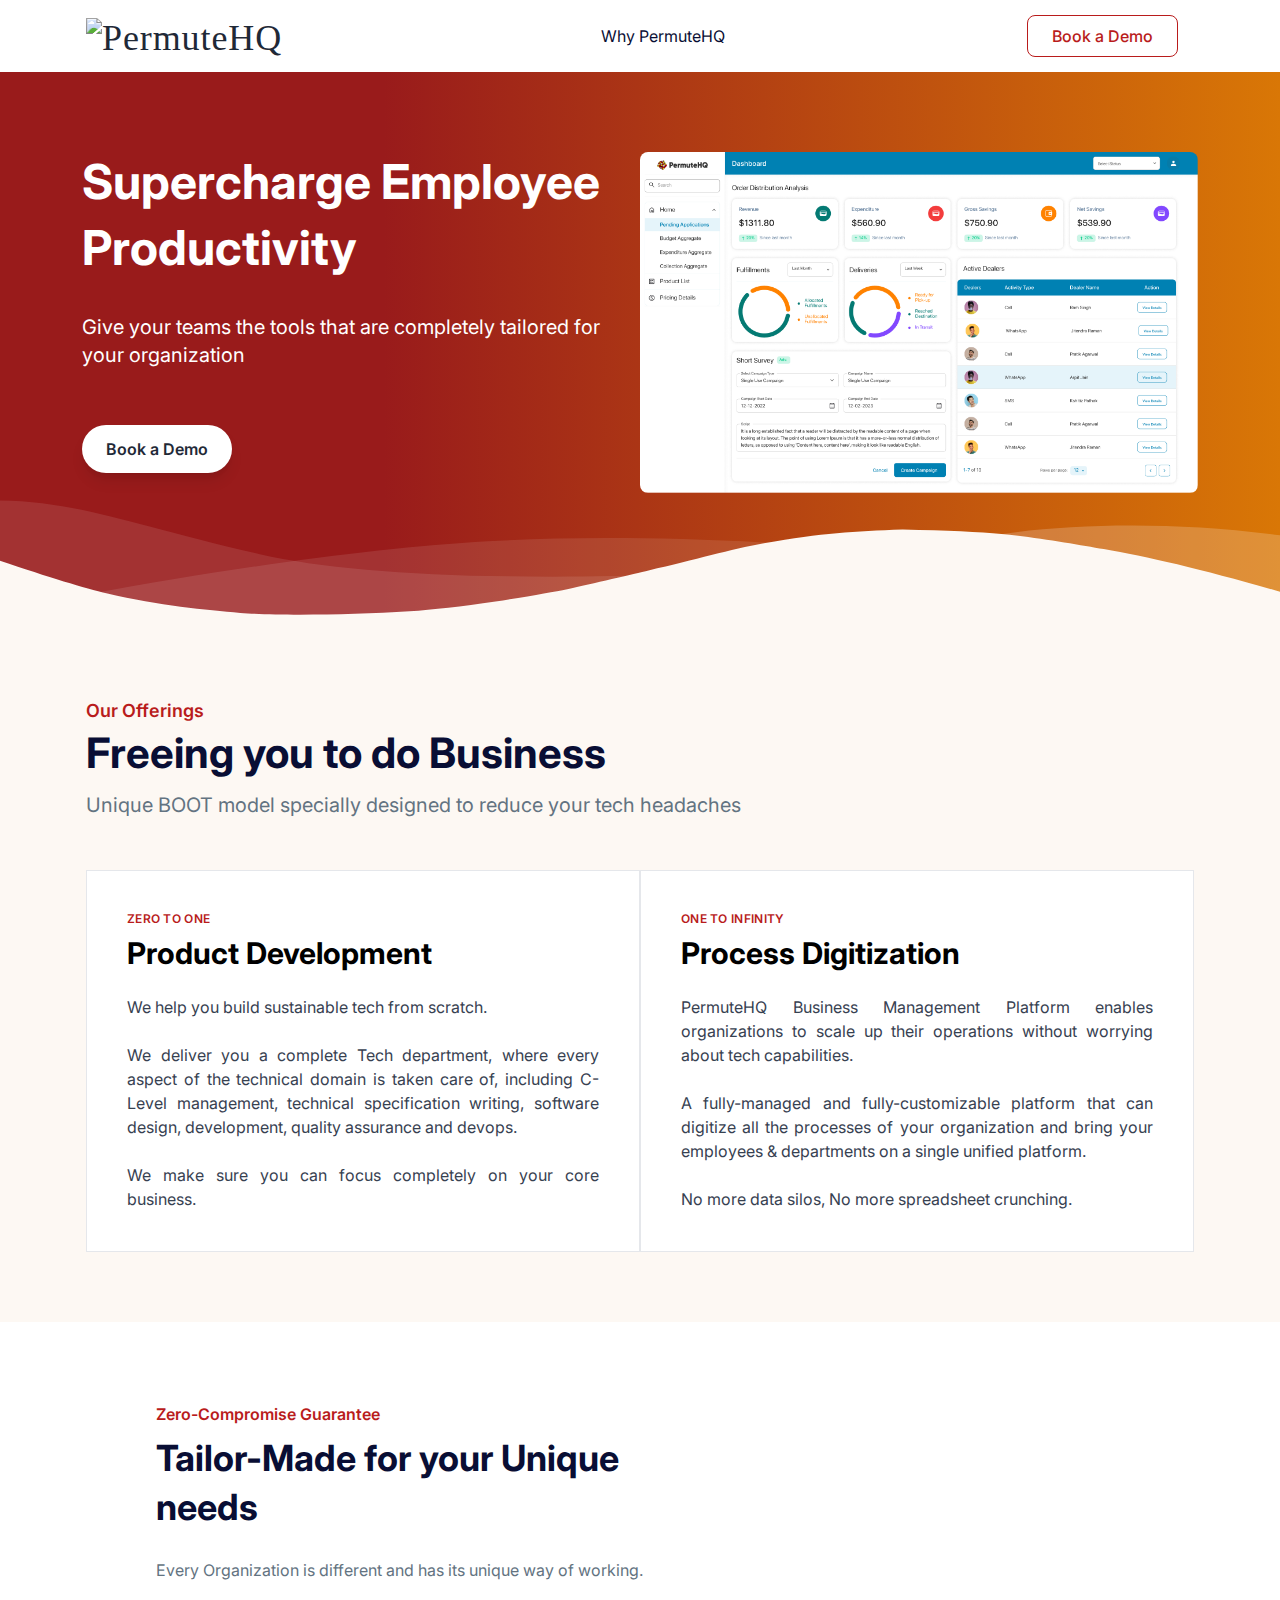
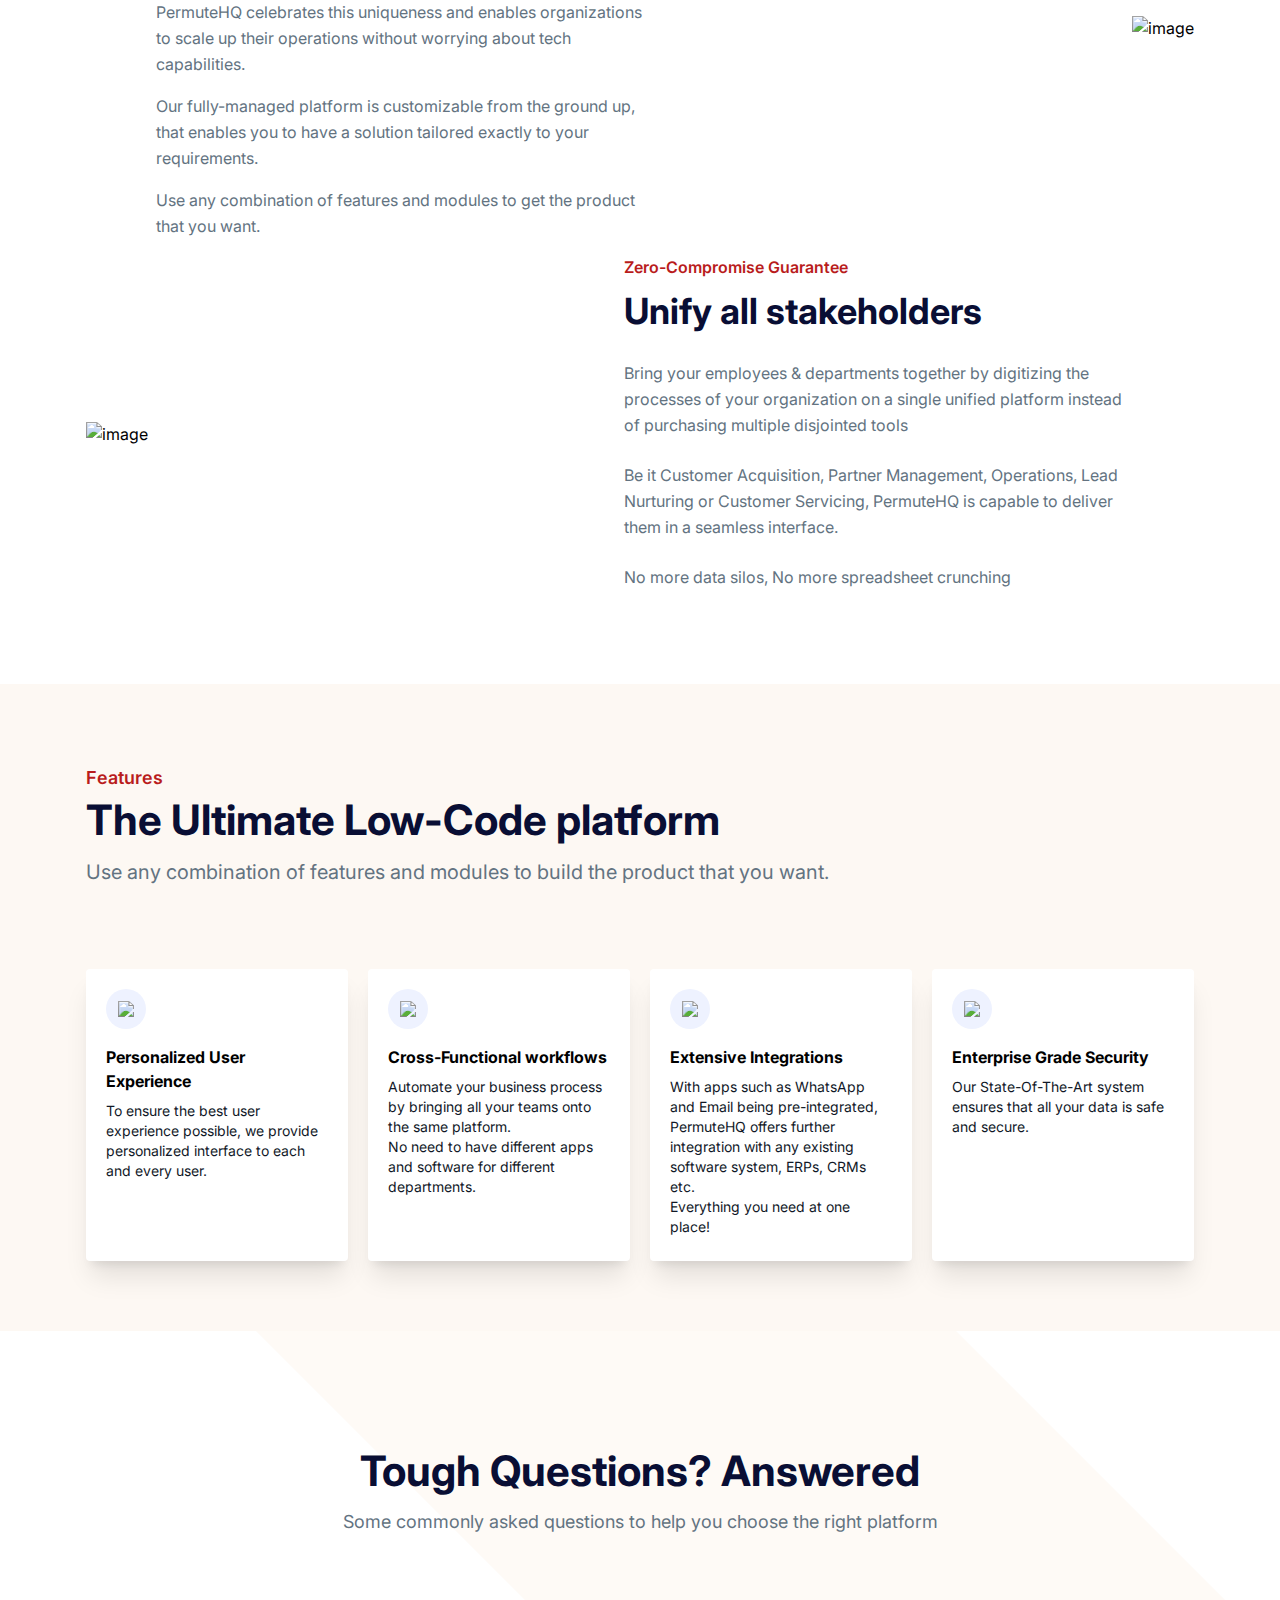
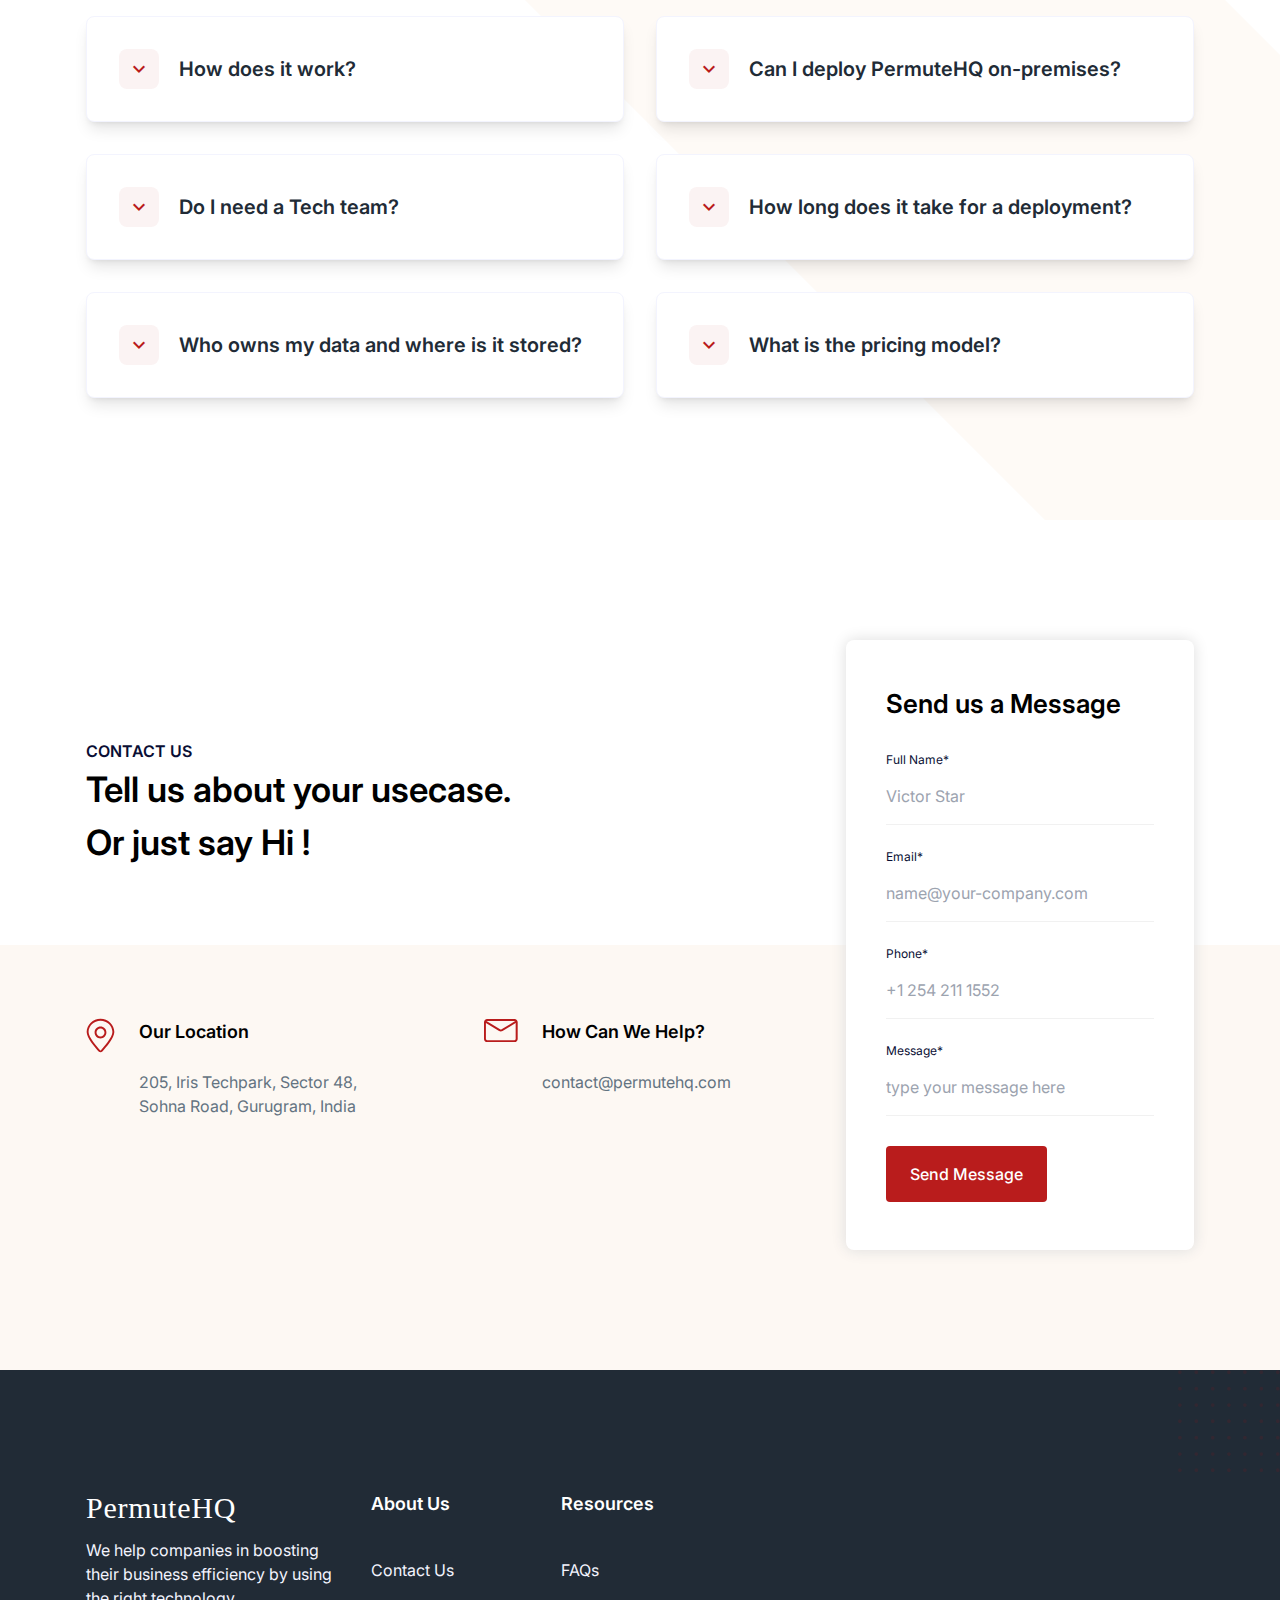
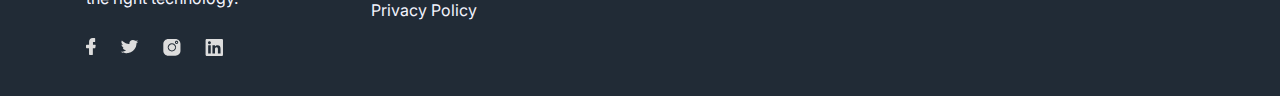
==== commit 60b74798: "Enabled google analytics" ====
--- a/index.html
+++ b/index.html
@@ -10,7 +10,7 @@
         <link rel="stylesheet" href="/assets/css/tailwind.css" />
         <link href="https://fonts.googleapis.com/icon?family=Material+Icons" rel="stylesheet">
         <!-- Global site tag (gtag.js) - Google Analytics -->
-        <!-- <script async src="https://www.googletagmanager.com/gtag/js?id=G-66XVKKY57R"></script>
+        <script async src="https://www.googletagmanager.com/gtag/js?id=G-66XVKKY57R"></script>
         <script>
             window.dataLayer = window.dataLayer || [];
             function gtag() {
@@ -18,7 +18,7 @@
             }
             gtag("js", new Date());
             gtag("config", "G-66XVKKY57R");
-        </script> -->
+        </script>
 
         <!-- ==== WOW JS ==== -->
         <!--
@@ -193,7 +193,7 @@
             <div class="flex w-full flex-col items-start justify-center text-center md:w-1/2 md:text-left">
                 <!-- <p class="tracking-loose w-full uppercase">Permute Solutions</p> -->
                 <div
-                    class="mb-8 w-full text-2xl font-bold leading-snug sm:text-3xl sm:leading-snug md:text-5xl md:leading-snug"
+                    class="mb-8 w-full text-2xl drop-shadow-lg font-bold leading-snug sm:text-3xl sm:leading-snug md:text-5xl md:leading-snug"
                 >
                     <span class="block">
                         Supercharge
@@ -262,9 +262,9 @@
 
 <section class="bg-[#fdf8f3] pt-14 pb-8 lg:pt-20 lg:pb-[70px]">
     <div class="container">
-        <div class="-mx-4 flex flex-wrap">
-            <div class="w-full px-4">
-                <div class="mb-12 lg:mb-20">
+        <div class="flex flex-wrap">
+            <div class="w-full">
+                <div class="mb-12 lg:mb-16">
                     <span class="mb-2 block text-lg font-semibold text-primary-700"> Our Offerings </span>
                     <h2 class="mb-4 text-3xl font-bold text-dark sm:text-4xl md:text-[42px]">
                         Freeing you to do Business
@@ -277,7 +277,7 @@
         </div>
 
         <div class="mx-auto max-w-full">
-            <div class="flex flex-col rounded md:justify-center space-x-8 lg:flex-row">
+            <div class="flex flex-col rounded md:justify-center gap-8 md:flex-row">
                 <div class="flex flex-1 flex-col bg-white justify-between border p-5 sm:p-10">
                     <div>
                         <p class="mb-2 text-xs font-semibold uppercase tracking-wide text-primary-700">ZERO to ONE</p>
@@ -316,7 +316,7 @@
 </section>
 
 <!-- ====== Description Section Start -->
-<section id="description" class="pt-20 pb-20 lg:pb-[120px]">
+<section id="description" class="pt-14 pb-8 lg:pt-20 lg:pb-[70px]">
     <div class="container">
         <div class="wow fadeInUp bg-white" data-wow-delay=".2s">
             <div class="flex flex-wrap">
@@ -358,14 +358,14 @@
                             </div>
                         </div>
                     </div>
-                    <div class="items-center justify-between overflow-hidden lg:flex mt-20">
+                    <div class="items-center justify-between overflow-hidden lg:flex mt-10 md:mt-20">
                         <div class="hidden text-center sm:block sm:max-w-sm md:max-w-md">
                             <div class="relative z-10 inline-block">
                                 <img src="assets/images/amico1.png" alt="image" class="mx-auto lg:ml-auto" />
                             </div>
                         </div>
                         <div
-                            class="w-full py-12 px-7 sm:px-12 md:p-16 lg:max-w-[565px] lg:py-9 lg:px-16 xl:max-w-[640px] xl:p-[70px]"
+                            class="w-full px-7 sm:px-12 md:px-16 lg:max-w-[565px] lg:px-16 xl:max-w-[640px] xl:px-[70px]"
                         >
                             <span class="mb-2 block text-base font-semibold text-primary-700">
                                 Zero-Compromise Guarantee
@@ -579,15 +579,7 @@
                 >
                     <div class="p-5">
                         <div class="flex items-center justify-center w-10 h-10 mb-4 rounded-full bg-indigo-50">
-                            <svg class="w-8 h-8 text-deep-purple-accent-400" stroke="currentColor" viewBox="0 0 52 52">
-                                <polygon
-                                    stroke-width="3"
-                                    stroke-linecap="round"
-                                    stroke-linejoin="round"
-                                    fill="none"
-                                    points="29 13 14 29 25 29 23 39 38 23 27 23"
-                                ></polygon>
-                            </svg>
+                            <img src="/assets/images/feature_1.png">
                         </div>
                         <p class="mb-2 font-bold">Personalized User Experience</p>
                         <p class="text-sm leading-5 text-gray-900">
@@ -604,15 +596,7 @@
                 >
                     <div class="p-5">
                         <div class="flex items-center justify-center w-10 h-10 mb-4 rounded-full bg-indigo-50">
-                            <svg class="w-8 h-8 text-deep-purple-accent-400" stroke="currentColor" viewBox="0 0 52 52">
-                                <polygon
-                                    stroke-width="3"
-                                    stroke-linecap="round"
-                                    stroke-linejoin="round"
-                                    fill="none"
-                                    points="29 13 14 29 25 29 23 39 38 23 27 23"
-                                ></polygon>
-                            </svg>
+                            <img src="/assets/images/feature_2.png">
                         </div>
                         <p class="mb-2 font-bold">Cross-Functional workflows</p>
                         <p class="text-sm leading-5 text-gray-900">
@@ -629,15 +613,7 @@
                 >
                     <div class="p-5">
                         <div class="flex items-center justify-center w-10 h-10 mb-4 rounded-full bg-indigo-50">
-                            <svg class="w-8 h-8 text-deep-purple-accent-400" stroke="currentColor" viewBox="0 0 52 52">
-                                <polygon
-                                    stroke-width="3"
-                                    stroke-linecap="round"
-                                    stroke-linejoin="round"
-                                    fill="none"
-                                    points="29 13 14 29 25 29 23 39 38 23 27 23"
-                                ></polygon>
-                            </svg>
+                            <img src="/assets/images/feature_3.png">
                         </div>
                         <p class="mb-2 font-bold">Extensive Integrations</p>
                         <p class="text-sm leading-5 text-gray-900">
@@ -655,15 +631,7 @@
                 >
                     <div class="p-5">
                         <div class="flex items-center justify-center w-10 h-10 mb-4 rounded-full bg-indigo-50">
-                            <svg class="w-8 h-8 text-deep-purple-accent-400" stroke="currentColor" viewBox="0 0 52 52">
-                                <polygon
-                                    stroke-width="3"
-                                    stroke-linecap="round"
-                                    stroke-linejoin="round"
-                                    fill="none"
-                                    points="29 13 14 29 25 29 23 39 38 23 27 23"
-                                ></polygon>
-                            </svg>
+                            <img src="/assets/images/feature_4.png">
                         </div>
                         <p class="mb-2 font-bold">Enterprise Grade Security</p>
                         <p class="text-sm leading-5 text-gray-900">
